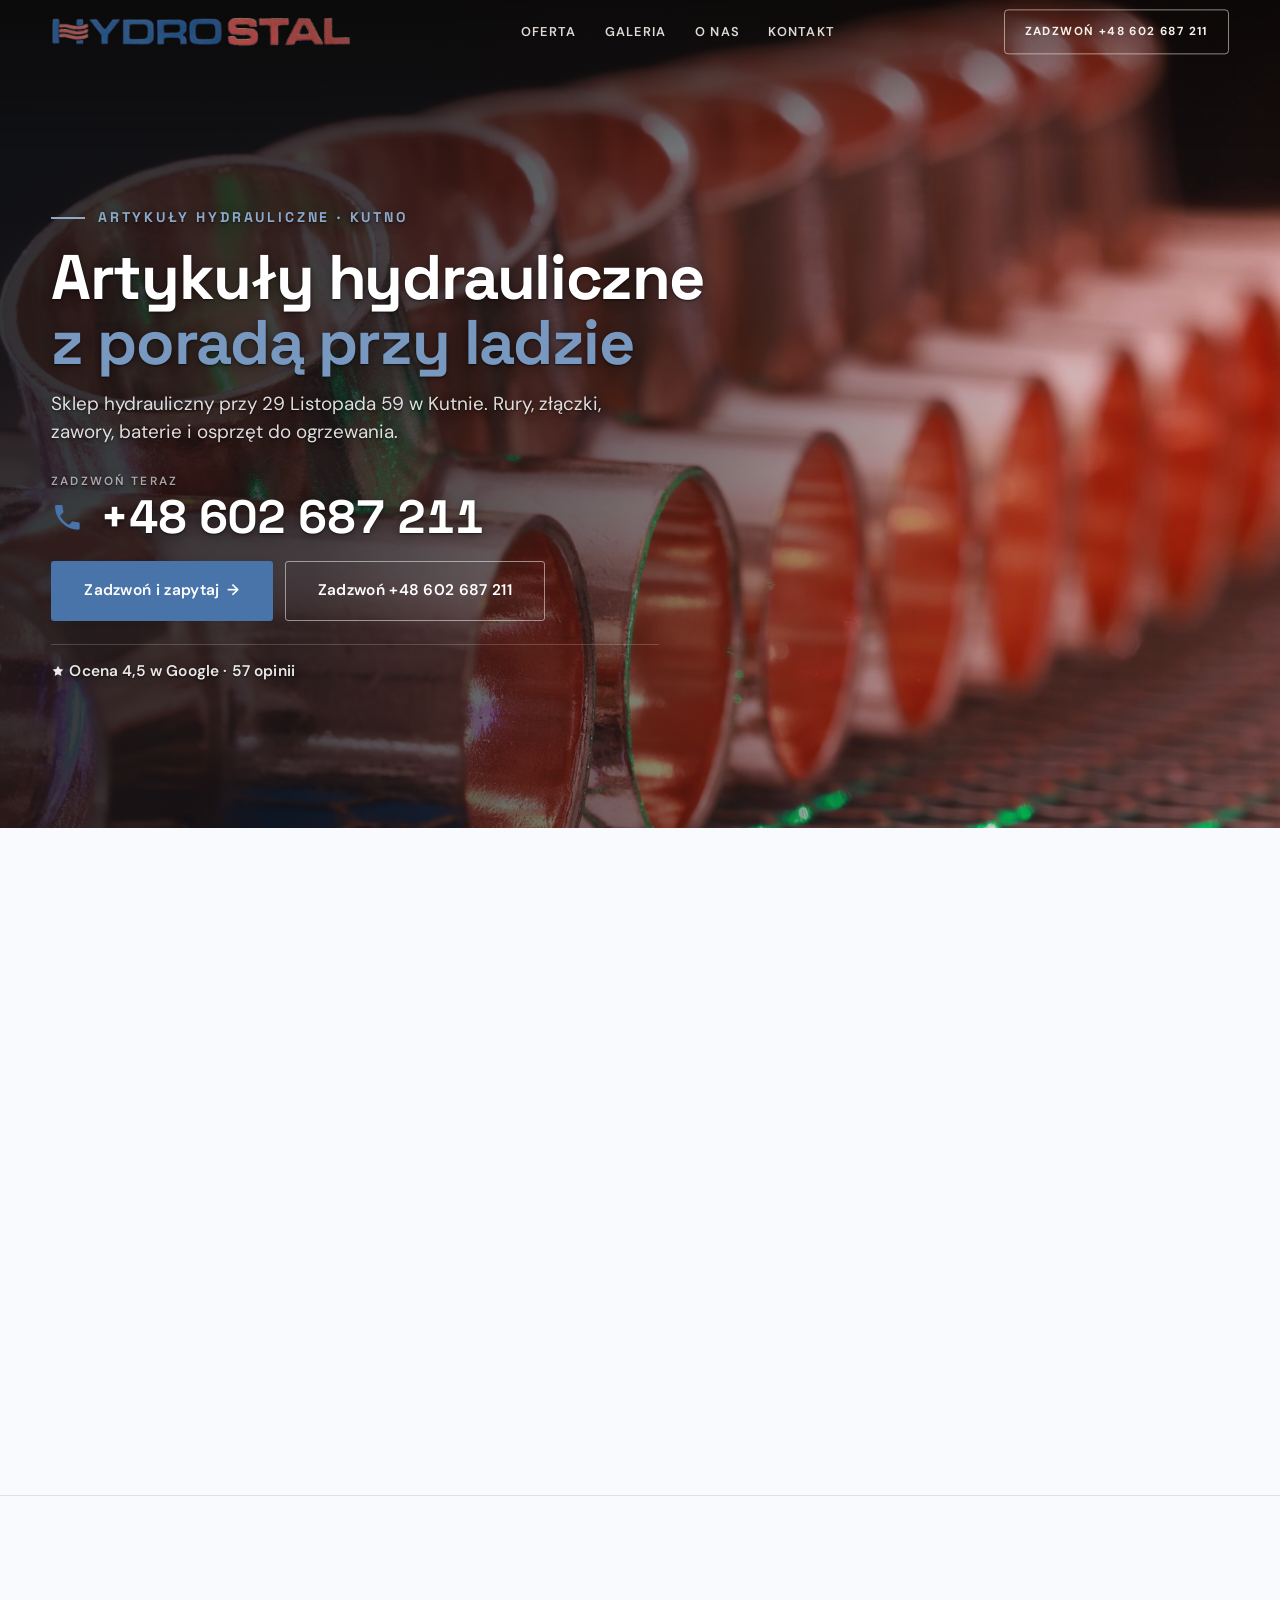
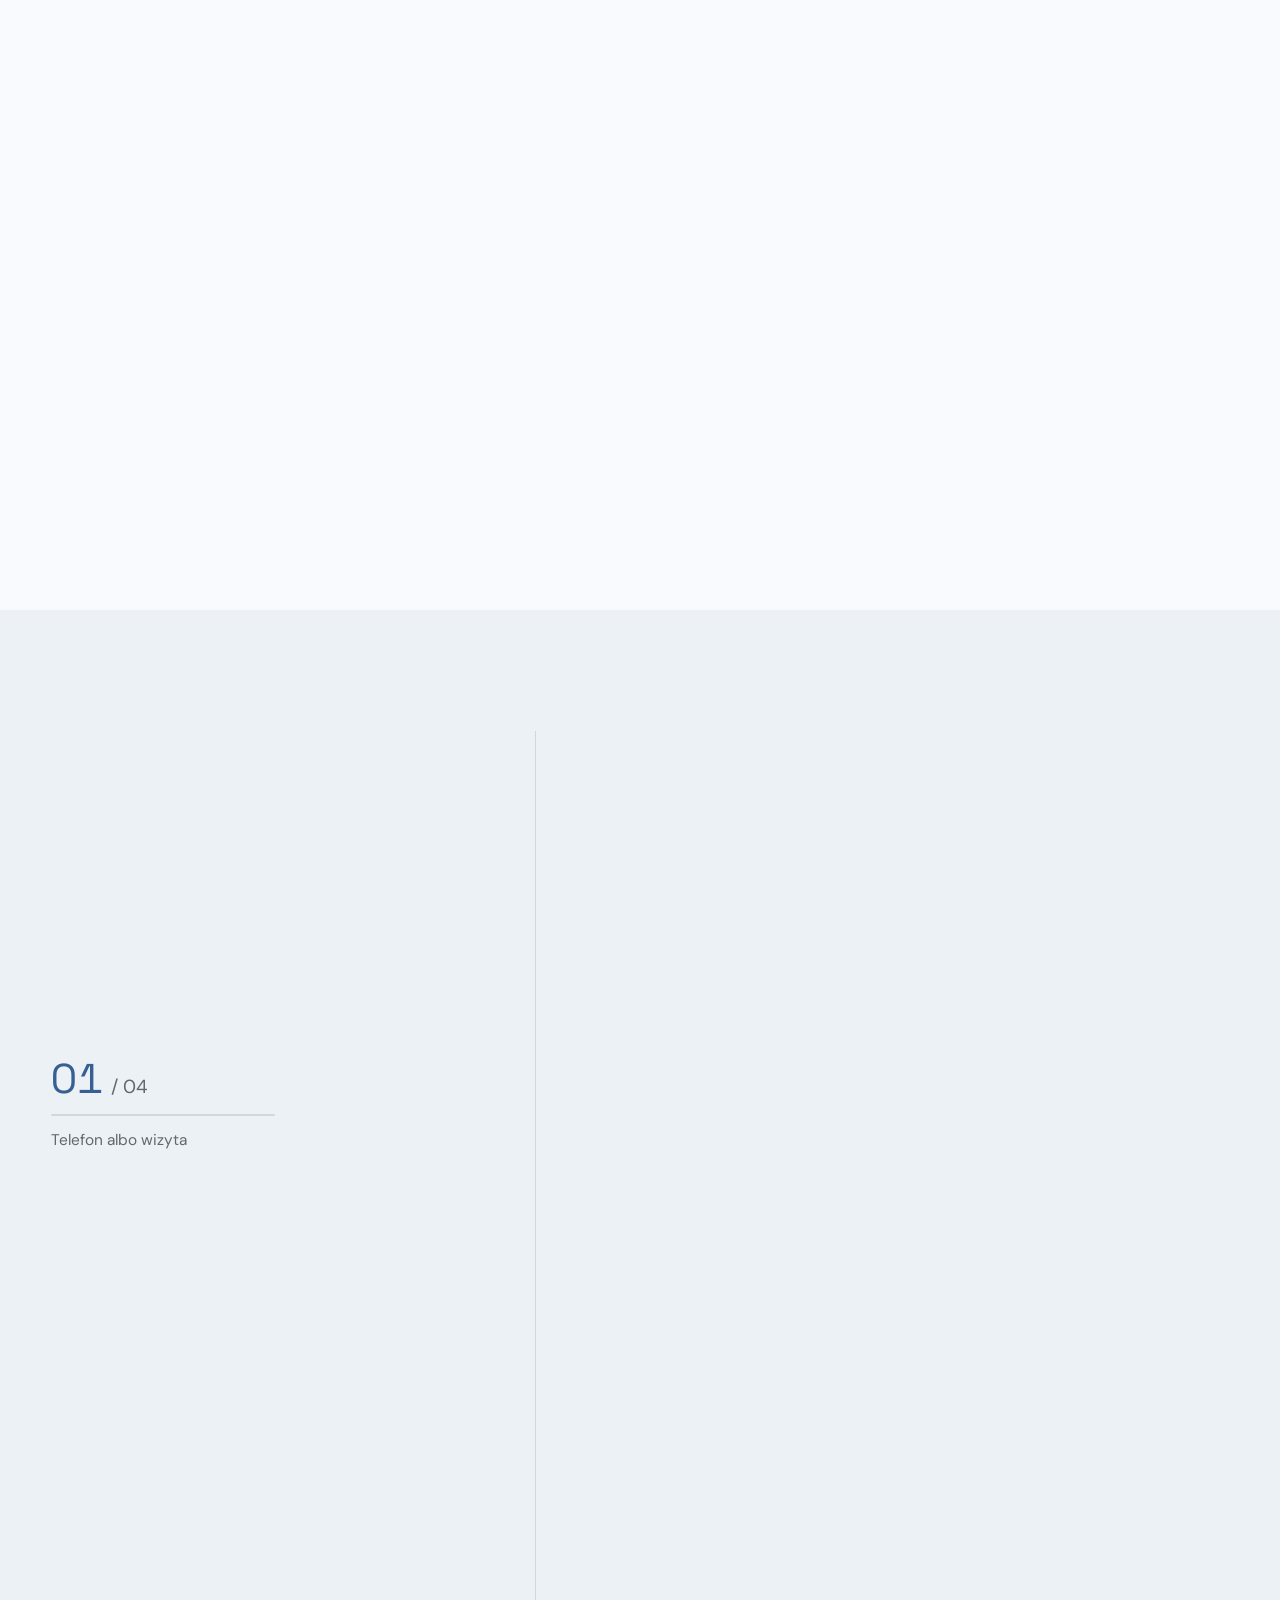
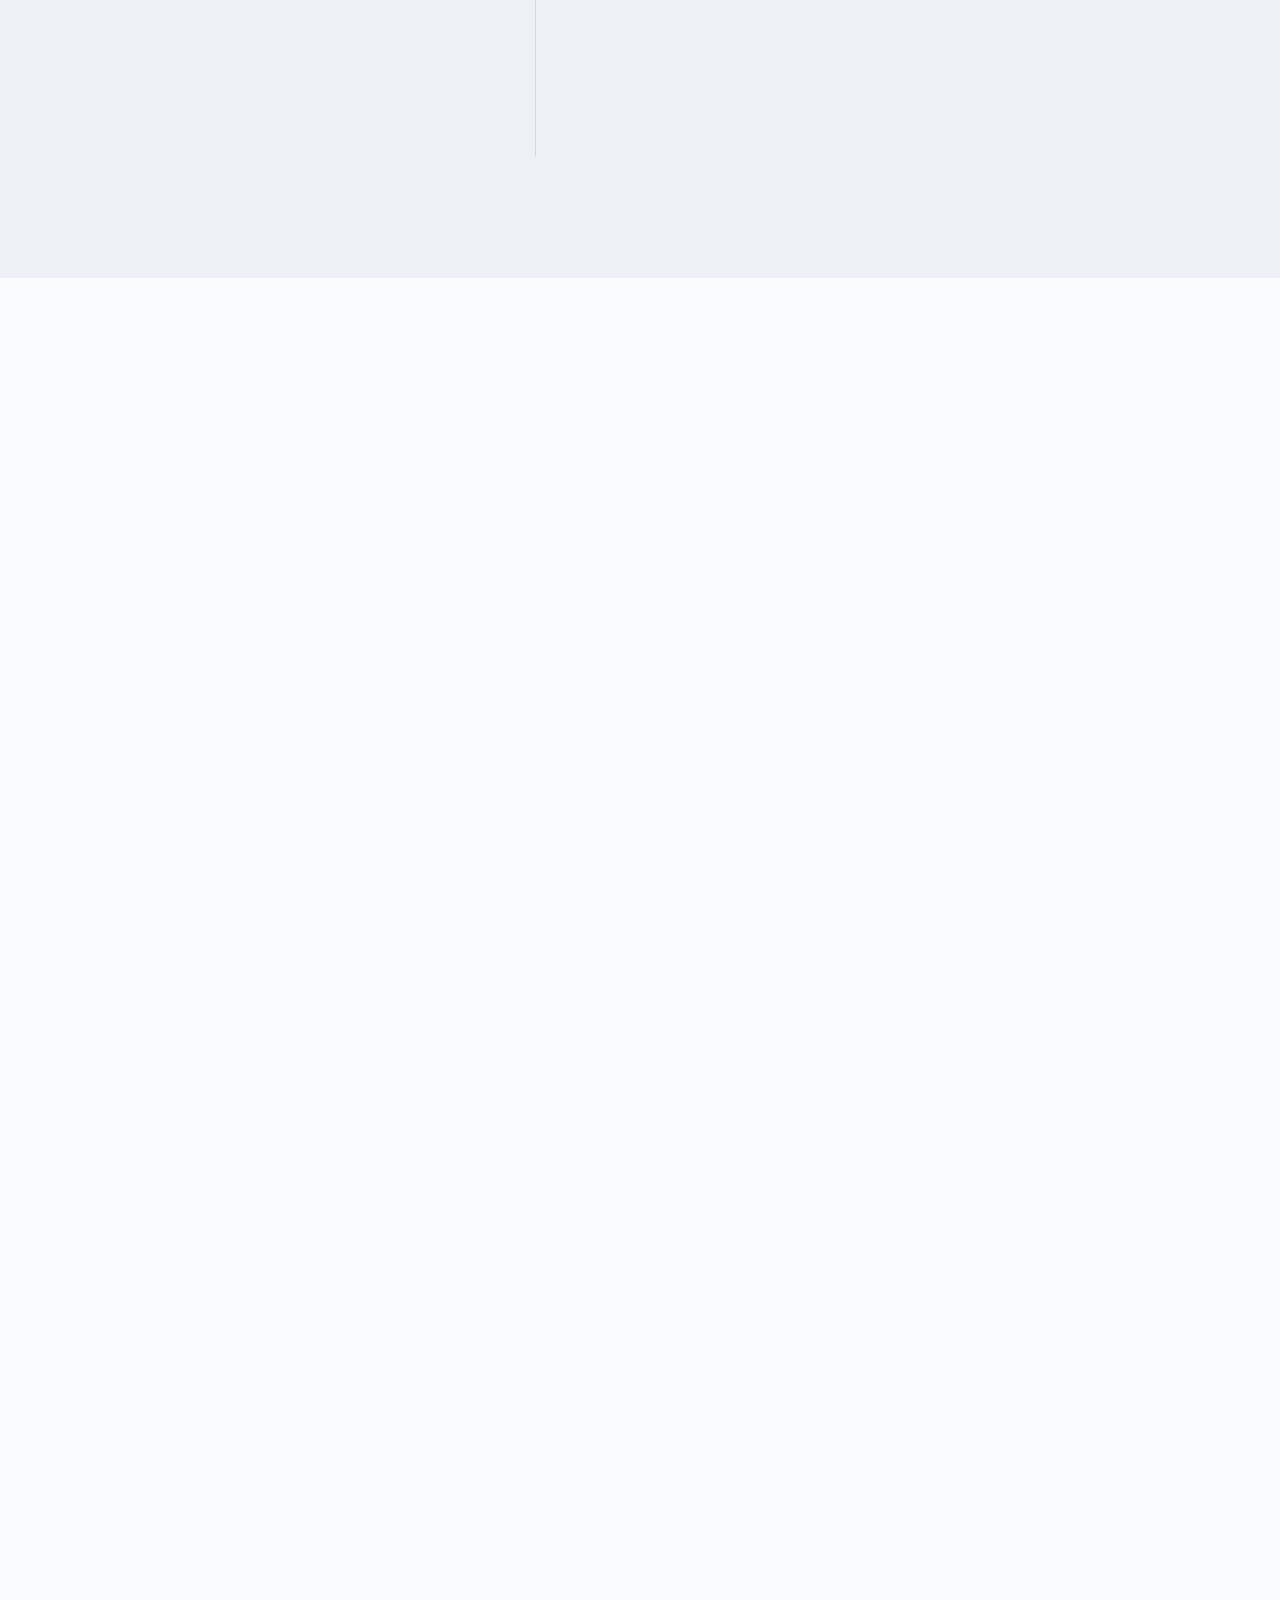
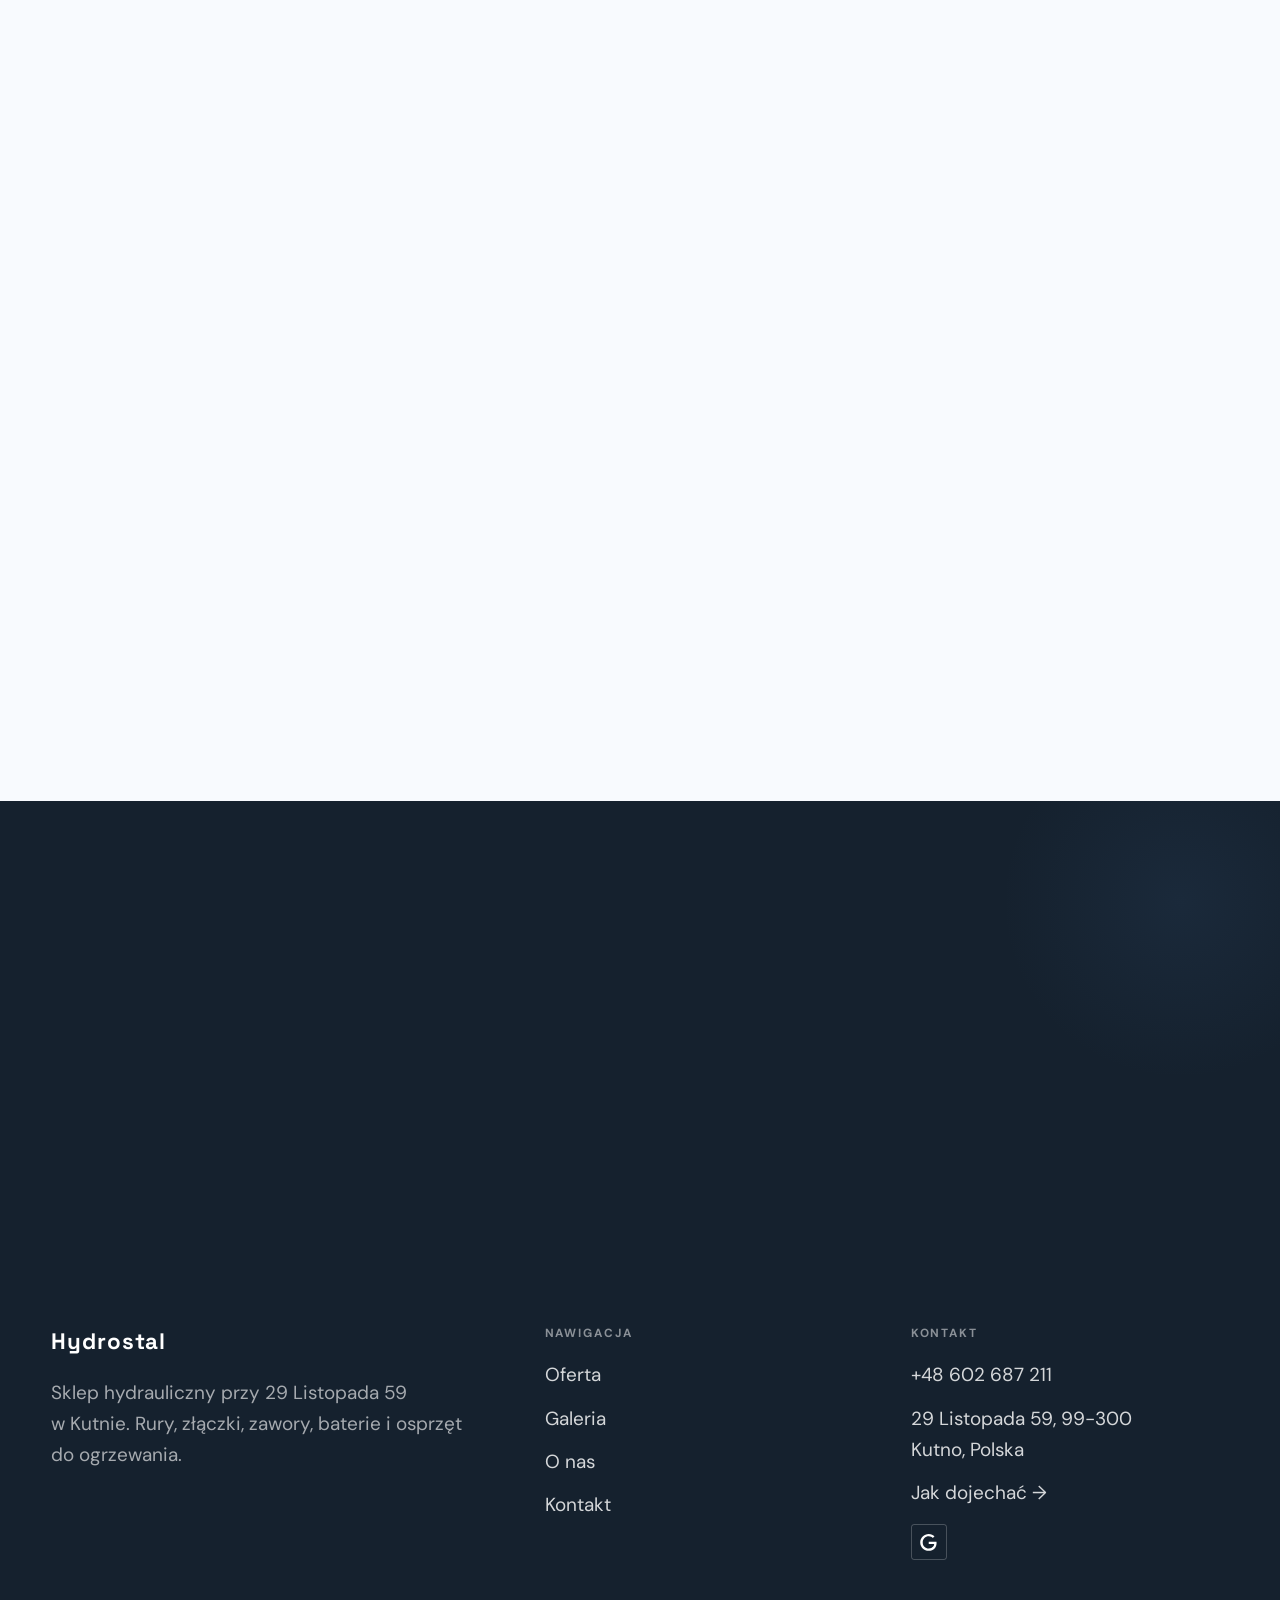
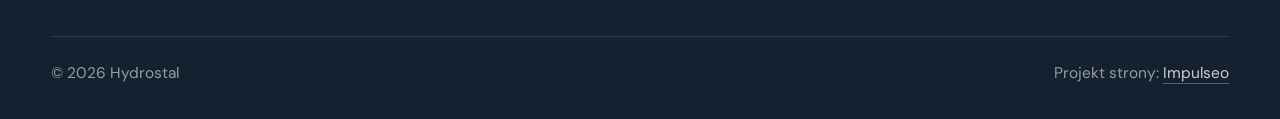
==== index.html @ 4e2a960d "Strona demo: hydrostal" ====
<!DOCTYPE html>
<html lang="pl">
<head>
<meta charset="UTF-8">
<meta name="viewport" content="width=device-width, initial-scale=1.0">
<title>Hydrostal - Artykuły hydrauliczne · Kutno</title>
<meta name="description" content="Hydrostal - sklep z artykułami hydraulicznymi w Kutnie, ul. 29 Listopada 59. Rury i złączki, zawory, baterie, grzejniki, osprzęt grzewczy i kanalizacja. Doradzimy przy doborze. Zadzwoń i zapytaj o towar.">
<link rel="canonical" href="https://kris20032.github.io/hydrostal/">
<meta name="robots" content="noindex, nofollow">
<meta property="og:type" content="website">
<meta property="og:locale" content="pl_PL">
<meta property="og:site_name" content="Hydrostal">
<meta property="og:title" content="Hydrostal - Artykuły hydrauliczne · Kutno">
<meta property="og:description" content="Hydrostal - sklep z artykułami hydraulicznymi w Kutnie, ul. 29 Listopada 59. Rury i złączki, zawory, baterie, grzejniki, osprzęt grzewczy i kanalizacja. Doradzimy przy doborze. Zadzwoń i zapytaj o towar.">
<meta property="og:url" content="https://kris20032.github.io/hydrostal/">
<meta property="og:image" content="https://kris20032.github.io/hydrostal/img/og.jpg">
<meta property="og:image:width" content="1200">
<meta property="og:image:height" content="630">
<meta name="twitter:card" content="summary_large_image">
<script type="application/ld+json">{"@context": "https://schema.org", "@type": "LocalBusiness", "name": "Hydrostal", "url": "https://kris20032.github.io/hydrostal/", "telephone": "+48602687211", "image": "https://kris20032.github.io/hydrostal/img/og.jpg", "areaServed": "Kutno", "sameAs": ["https://maps.google.com/?cid=10590131412792620873&g_mp=Cidnb29nbGUubWFwcy5wbGFjZXMudjEuUGxhY2VzLlNlYXJjaFRleHQQAhgEIAA"]}</script>
<link rel="preconnect" href="https://fonts.googleapis.com">
<link rel="preconnect" href="https://fonts.gstatic.com" crossorigin>
<link href="https://fonts.googleapis.com/css2?family=Space+Grotesk:wght@500;600;700&family=DM+Sans:opsz,wght@9..40,400;9..40,500;9..40,600&display=swap" rel="stylesheet">
<link rel="stylesheet" href="assets/styles.css?v=6cb16c4a">
</head>
<body>

<header class="nav">
  <div class="wrap nav-inner">
    <a class="brand brand-has-logo" href="index.html"><img class="brand-logo" src="img/logo.png" alt="Hydrostal" width="640" height="66" decoding="async"></a>
    <nav class="nav-links">
      <a href="oferta.html">Oferta</a>
      <a href="realizacje.html">Galeria</a>
      <a href="o-nas.html">O nas</a>
      <a href="kontakt.html">Kontakt</a>
      <a href="tel:+48602687211" class="btn btn-accent">Zadzwoń +48 602 687 211</a>
    </nav>
    <button class="nav-toggle" aria-label="Menu"><span></span><span></span><span></span></button>
  </div>
</header>

<main>
<section class="hero-fach">
  <img class="hf-photo" src="img/hero.jpg" fetchpriority="high" data-rotate="img/g10.jpg|img/g9.jpg" alt="Hydrostal" width="1880" height="1253">
  <div class="hf-panel">
    <div class="hf-inner">
      <span class="hf-kicker">Artykuły hydrauliczne · Kutno</span>
      <h1 class="hf-title">Artykuły hydrauliczne <em>z poradą przy ladzie</em></h1>
      <p class="hf-lead">Sklep hydrauliczny przy 29 Listopada 59 w Kutnie. Rury, złączki, zawory, baterie i osprzęt do ogrzewania.</p>
      <a class="hf-phone" href="tel:+48602687211"><span class="hf-phone-lab">Zadzwoń teraz</span><span class="hf-phone-num"><svg class="ico-tel" width="16" height="16" viewBox="0 0 24 24" fill="none" aria-hidden="true"><path d="M6.6 10.8a15.5 15.5 0 0 0 6.6 6.6l2.2-2.2a1 1 0 0 1 1-.24 11.4 11.4 0 0 0 3.6.58 1 1 0 0 1 1 1V20a1 1 0 0 1-1 1A17 17 0 0 1 3 4a1 1 0 0 1 1-1h3.5a1 1 0 0 1 1 1c0 1.25.2 2.46.58 3.6a1 1 0 0 1-.25 1l-2.23 2.2Z" fill="currentColor"/></svg> +48 602 687 211</span></a>
      <div class="hf-actions">
        <a href="kontakt.html" class="btn btn-accent">Zadzwoń i zapytaj <span class="arr">→</span></a>
        <a href="tel:+48602687211" class="btn btn-ghost hf-ghost">Zadzwoń +48 602 687 211</a>
      </div>
      <div class="hf-trust"><svg class="ico-star" width="14" height="14" viewBox="0 0 24 24" style="vertical-align:-2px" aria-hidden="true"><path d="M12 2.8l2.85 5.8 6.4.93-4.63 4.5 1.1 6.37L12 17.4l-5.72 3 1.1-6.37-4.63-4.5 6.4-.93L12 2.8Z" fill="currentColor"/></svg> Ocena 4,5 w Google · 57 opinii</div>
    </div>
  </div>
</section>
<section class="objawy">
  <div class="wrap">
    <div class="head reveal">
      <span class="eyebrow">Czego szukasz</span>
      <h2>Zacznij od działu</h2>
      <p>Wybierz dział i zadzwoń. Powiemy, co jest na półce, a co trzeba zamówić.</p>
    </div>
    <div class="obj-grid">
      <a class="obj-tile reveal" href="kontakt.html"><span class="ot-row"><span class="ot-name">Rury i złączki</span><span class="ot-arr" aria-hidden="true">→</span></span></a>
      <a class="obj-tile reveal" href="kontakt.html"><span class="ot-row"><span class="ot-name">Zawory</span><span class="ot-arr" aria-hidden="true">→</span></span></a>
      <a class="obj-tile reveal" href="kontakt.html"><span class="ot-row"><span class="ot-name">Grzejniki</span><span class="ot-arr" aria-hidden="true">→</span></span></a>
      <a class="obj-tile reveal" href="kontakt.html"><span class="ot-row"><span class="ot-name">Baterie</span><span class="ot-arr" aria-hidden="true">→</span></span></a>
      <a class="obj-tile reveal" href="kontakt.html"><span class="ot-row"><span class="ot-name">Kanalizacja</span><span class="ot-arr" aria-hidden="true">→</span></span></a>
      <a class="obj-tile reveal" href="kontakt.html"><span class="ot-row"><span class="ot-name">Uszczelki</span><span class="ot-arr" aria-hidden="true">→</span></span></a>
    </div>
  </div>
</section>
<section class="opinie-mini" aria-label="Opinie klientów">
  <div class="wrap">
    <div class="om-row">
      <div class="om-item reveal"><blockquote>„Przystępne ceny i fachowa porada, ta sama rzecz a ponad połowę taniej niż w LM”</blockquote><span class="om-autor">piotr m</span></div>
      <div class="om-item reveal"><blockquote>„Obsługa wie o co chodzi, nawet gdy się nie zna nazw złączek, zaworków itp.”</blockquote><span class="om-autor">Mateusz</span></div>
      <div class="om-item reveal"><blockquote>„Sklep z niskimi cenami.”</blockquote><span class="om-autor">Szach Mat 87</span></div>
    </div>
  </div>
</section>
<section class="gateways-band">
  <div class="wrap">
    <div class="gateways">
      <a href="oferta.html" class="gateway reveal"><img src="img/g1.jpg" alt="Rury i złączki" loading="lazy" width="1880" height="1253" decoding="async"><span class="g-ttl">Rury i złączki</span></a>
      <a href="oferta.html" class="gateway reveal"><img src="img/g2.jpg" alt="Zawory i armatura" loading="lazy" width="1880" height="1255" decoding="async"><span class="g-ttl">Zawory i armatura</span></a>
      <a href="oferta.html" class="gateway reveal"><img src="img/g3.jpg" alt="Ogrzewanie" loading="lazy" width="1880" height="1253" decoding="async"><span class="g-ttl">Ogrzewanie</span></a>
    </div>
  </div>
</section>
<section class="proces proces-os fachowcy">
  <div class="wrap proc-grid">
    <div class="proc-side">
      <div class="head reveal">
        <span class="eyebrow">Jak pracujemy</span>
        <h2>Wiesz, na czym stoisz - na każdym etapie</h2>
        <p>Od telefonu do towaru w ręku - krok po kroku.</p>
      </div>
      <div class="proc-count" aria-hidden="true"><span class="pc-cur">01</span><span class="pc-all">/ 04</span></div>
      <div class="proc-bar" aria-hidden="true"><i></i></div>
      <p class="proc-now" aria-hidden="true">Telefon albo wizyta</p>
    </div>
    <ol class="proces-line">
      <li class="reveal"><span class="pno">01</span><h3>Telefon albo wizyta</h3><p>Dzwonisz albo wpadasz na 29 Listopada 59. Mówimy od razu, co jest na półce.</p></li>
      <li class="reveal"><span class="pno">02</span><h3>Dobór części</h3><p>Pokaż starą część, zdjęcie albo opisz, co naprawiasz. Pomożemy dobrać złączkę, zawór czy baterię.</p></li>
      <li class="reveal"><span class="pno">03</span><h3>Cena na miejscu</h3><p>Podajemy cenę od razu. Klienci w opiniach piszą o przystępnych cenach.</p></li>
      <li class="reveal"><span class="pno">04</span><h3>Towar od ręki</h3><p>Bierzesz to, co jest na półce. Czego brakuje, sprawdzimy, czy da się zamówić.</p></li>
    </ol>
  </div>
</section>
<section>
  <div class="wrap">
    <div class="head reveal">
      <span class="eyebrow">Galeria</span>
      <h2>Z naszej oferty</h2>
      <p>Przykłady towaru, który u nas dostaniesz - do łazienki, kotłowni i na całą instalację.</p>
    </div>
    <div class="gallery">
      <div class="tile t-two3 reveal"><img src="img/about.jpg" alt="Hydrostal" loading="lazy" width="1534" height="866" decoding="async"></div>
      <div class="tile t-third reveal"><img src="img/g4.jpg" alt="Hydrostal" loading="lazy" width="1880" height="1255" decoding="async"></div>
      <div class="tile t-third reveal"><img src="img/g5.jpg" alt="Hydrostal" loading="lazy" width="1880" height="1253" decoding="async"></div>
      <div class="tile t-third reveal"><img src="img/g6.jpg" alt="Hydrostal" loading="lazy" width="1880" height="1253" decoding="async"></div>
      <div class="tile t-third reveal"><img src="img/g7.jpg" alt="Hydrostal" loading="lazy" width="1880" height="1253" decoding="async"></div>
    </div>
    <div style="margin-top:var(--space-7)" class="reveal"><a href="realizacje.html" class="btn btn-accent">Pełna galeria <span class="arr">→</span></a></div>
  </div>
</section>
<section class="fach-uslugi">
  <div class="wrap">
    <div class="head reveal">
      <span class="eyebrow">Asortyment</span>
      <h2>Co u nas kupisz</h2>
      <p>Działy, o które pytacie najczęściej. Przy każdym piszemy, co w nim znajdziesz.</p>
    </div>
    <ul class="fu-list">
      <li class="fu-row reveal"><div class="fu-name">Rury i złączki</div><div class="fu-desc">Rury i kształtki do wody zimnej i ciepłej, złączki, mufy, kolana i redukcje.</div><a class="fu-cta" href="kontakt.html">Zapytaj <span class="arr">→</span></a></li>
      <li class="fu-row reveal"><div class="fu-name">Zawory i armatura</div><div class="fu-desc">Zawory kulowe, odcinające i zwrotne, zaworki do grzejników i cała drobna armatura instalacyjna.</div><a class="fu-cta" href="kontakt.html">Zapytaj <span class="arr">→</span></a></li>
      <li class="fu-row reveal"><div class="fu-name">Ogrzewanie</div><div class="fu-desc">Grzejniki, zawory termostatyczne, pompy obiegowe i osprzęt do kotłowni.</div><a class="fu-cta" href="kontakt.html">Zapytaj <span class="arr">→</span></a></li>
      <li class="fu-row reveal"><div class="fu-name">Baterie i łazienka</div><div class="fu-desc">Baterie umywalkowe, wannowe i kuchenne, natryski oraz akcesoria łazienkowe.</div><a class="fu-cta" href="kontakt.html">Zapytaj <span class="arr">→</span></a></li>
      <li class="fu-row reveal"><div class="fu-name">Kanalizacja i odpływy</div><div class="fu-desc">Rury i kształtki kanalizacyjne, syfony, odpływy i przelewy, m.in. McAlpine.</div><a class="fu-cta" href="kontakt.html">Zapytaj <span class="arr">→</span></a></li>
      <li class="fu-row reveal"><div class="fu-name">Drobnica i uszczelnienia</div><div class="fu-desc">Uszczelki, taśmy, pakuły, wężyki i cała drobnica, której zwykle brakuje w połowie naprawy.</div><a class="fu-cta" href="kontakt.html">Zapytaj <span class="arr">→</span></a></li>
    </ul>
    <div style="margin-top:var(--space-7)" class="reveal"><a href="oferta.html" class="btn btn-ghost">Pełna oferta <span class="arr">→</span></a></div>
  </div>
</section>
<section class="stopklatka" aria-hidden="true">
  <div class="stk-bg" style="background-image:url(img/g8.jpg)"></div>
</section>
<section class="opinie">
  <div class="wrap">
    <div class="head center reveal">
      <span class="eyebrow">Opinie</span>
      <h2>Co mówią klienci</h2>
    </div>
    <p class="op-meta reveal"><span class="g-badge"><svg class="gb-ico" viewBox="0 0 24 24" width="18" height="18" aria-hidden="true"><path fill="#4285F4" d="M22.56 12.25c0-.78-.07-1.53-.2-2.25H12v4.26h5.92c-.26 1.37-1.04 2.53-2.21 3.31v2.77h3.57c2.08-1.92 3.28-4.74 3.28-8.09z"/><path fill="#34A853" d="M12 23c2.97 0 5.46-.98 7.28-2.66l-3.57-2.77c-.98.66-2.23 1.06-3.71 1.06-2.86 0-5.29-1.93-6.16-4.53H2.18v2.84C3.99 20.53 7.7 23 12 23z"/><path fill="#FBBC05" d="M5.84 14.09c-.22-.66-.35-1.36-.35-2.09s.13-1.43.35-2.09V7.07H2.18C1.43 8.55 1 10.22 1 12s.43 3.45 1.18 4.93l2.85-2.22.81-.62z"/><path fill="#EA4335" d="M12 5.38c1.62 0 3.06.56 4.21 1.64l3.15-3.15C17.45 2.09 14.97 1 12 1 7.7 1 3.99 3.47 2.18 7.07l3.66 2.84c.87-2.6 3.3-4.53 6.16-4.53z"/></svg><b class="gb-ocena">4,5</b><svg class="gb-stars" viewBox="0 0 90 18" width="74" height="14.8" aria-hidden="true"><g fill="currentColor" opacity=".26"><path transform="translate(0,0)" d="M9 1.6l2.2 4.46 4.92.72-3.56 3.47.84 4.9L9 12.74l-4.4 2.31.84-4.9L1.88 6.68l4.92-.72L9 1.6Z"/><path transform="translate(18,0)" d="M9 1.6l2.2 4.46 4.92.72-3.56 3.47.84 4.9L9 12.74l-4.4 2.31.84-4.9L1.88 6.68l4.92-.72L9 1.6Z"/><path transform="translate(36,0)" d="M9 1.6l2.2 4.46 4.92.72-3.56 3.47.84 4.9L9 12.74l-4.4 2.31.84-4.9L1.88 6.68l4.92-.72L9 1.6Z"/><path transform="translate(54,0)" d="M9 1.6l2.2 4.46 4.92.72-3.56 3.47.84 4.9L9 12.74l-4.4 2.31.84-4.9L1.88 6.68l4.92-.72L9 1.6Z"/><path transform="translate(72,0)" d="M9 1.6l2.2 4.46 4.92.72-3.56 3.47.84 4.9L9 12.74l-4.4 2.31.84-4.9L1.88 6.68l4.92-.72L9 1.6Z"/></g><clipPath id="gs900"><rect x="0" y="0" width="81.0" height="18"/></clipPath><g fill="#FBBC04" clip-path="url(#gs900)"><path transform="translate(0,0)" d="M9 1.6l2.2 4.46 4.92.72-3.56 3.47.84 4.9L9 12.74l-4.4 2.31.84-4.9L1.88 6.68l4.92-.72L9 1.6Z"/><path transform="translate(18,0)" d="M9 1.6l2.2 4.46 4.92.72-3.56 3.47.84 4.9L9 12.74l-4.4 2.31.84-4.9L1.88 6.68l4.92-.72L9 1.6Z"/><path transform="translate(36,0)" d="M9 1.6l2.2 4.46 4.92.72-3.56 3.47.84 4.9L9 12.74l-4.4 2.31.84-4.9L1.88 6.68l4.92-.72L9 1.6Z"/><path transform="translate(54,0)" d="M9 1.6l2.2 4.46 4.92.72-3.56 3.47.84 4.9L9 12.74l-4.4 2.31.84-4.9L1.88 6.68l4.92-.72L9 1.6Z"/><path transform="translate(72,0)" d="M9 1.6l2.2 4.46 4.92.72-3.56 3.47.84 4.9L9 12.74l-4.4 2.31.84-4.9L1.88 6.68l4.92-.72L9 1.6Z"/></g></svg><span class="gb-txt">57 opinii w Google</span></span></p>
    <p class="op-meta reveal"><a class="op-google" href="https://maps.google.com/?cid=10590131412792620873&amp;g_mp=Cidnb29nbGUubWFwcy5wbGFjZXMudjEuUGxhY2VzLlNlYXJjaFRleHQQAhgEIAA" target="_blank" rel="noopener"><svg class="op-g-ico" viewBox="0 0 24 24" width="17" height="17" aria-hidden="true"><path fill="#4285F4" d="M22.56 12.25c0-.78-.07-1.53-.2-2.25H12v4.26h5.92c-.26 1.37-1.04 2.53-2.21 3.31v2.77h3.57c2.08-1.92 3.28-4.74 3.28-8.09z"/><path fill="#34A853" d="M12 23c2.97 0 5.46-.98 7.28-2.66l-3.57-2.77c-.98.66-2.23 1.06-3.71 1.06-2.86 0-5.29-1.93-6.16-4.53H2.18v2.84C3.99 20.53 7.7 23 12 23z"/><path fill="#FBBC05" d="M5.84 14.09c-.22-.66-.35-1.36-.35-2.09s.13-1.43.35-2.09V7.07H2.18C1.43 8.55 1 10.22 1 12s.43 3.45 1.18 4.93l2.85-2.22.81-.62z"/><path fill="#EA4335" d="M12 5.38c1.62 0 3.06.56 4.21 1.64l3.15-3.15C17.45 2.09 14.97 1 12 1 7.7 1 3.99 3.47 2.18 7.07l3.66 2.84c.87-2.6 3.3-4.53 6.16-4.53z"/></svg><span>Zobacz opinie w Google</span><span class="arr">→</span></a></p>
    <div class="opinie-grid">
      <figure class="op-card reveal"><span class="op-star"><svg class="ico-star" width="14" height="14" viewBox="0 0 24 24" style="vertical-align:-2px" aria-hidden="true"><path d="M12 2.8l2.85 5.8 6.4.93-4.63 4.5 1.1 6.37L12 17.4l-5.72 3 1.1-6.37-4.63-4.5 6.4-.93L12 2.8Z" fill="currentColor"/></svg><svg class="ico-star" width="14" height="14" viewBox="0 0 24 24" style="vertical-align:-2px" aria-hidden="true"><path d="M12 2.8l2.85 5.8 6.4.93-4.63 4.5 1.1 6.37L12 17.4l-5.72 3 1.1-6.37-4.63-4.5 6.4-.93L12 2.8Z" fill="currentColor"/></svg><svg class="ico-star" width="14" height="14" viewBox="0 0 24 24" style="vertical-align:-2px" aria-hidden="true"><path d="M12 2.8l2.85 5.8 6.4.93-4.63 4.5 1.1 6.37L12 17.4l-5.72 3 1.1-6.37-4.63-4.5 6.4-.93L12 2.8Z" fill="currentColor"/></svg><svg class="ico-star" width="14" height="14" viewBox="0 0 24 24" style="vertical-align:-2px" aria-hidden="true"><path d="M12 2.8l2.85 5.8 6.4.93-4.63 4.5 1.1 6.37L12 17.4l-5.72 3 1.1-6.37-4.63-4.5 6.4-.93L12 2.8Z" fill="currentColor"/></svg><svg class="ico-star" width="14" height="14" viewBox="0 0 24 24" style="vertical-align:-2px" aria-hidden="true"><path d="M12 2.8l2.85 5.8 6.4.93-4.63 4.5 1.1 6.37L12 17.4l-5.72 3 1.1-6.37-4.63-4.5 6.4-.93L12 2.8Z" fill="currentColor"/></svg></span><blockquote>Przystępne ceny i fachowa porada, ta sama rzecz a ponad połowę taniej niż w LM</blockquote><span class="op-autor">piotr m</span></figure>
      <figure class="op-card reveal"><span class="op-star"><svg class="ico-star" width="14" height="14" viewBox="0 0 24 24" style="vertical-align:-2px" aria-hidden="true"><path d="M12 2.8l2.85 5.8 6.4.93-4.63 4.5 1.1 6.37L12 17.4l-5.72 3 1.1-6.37-4.63-4.5 6.4-.93L12 2.8Z" fill="currentColor"/></svg><svg class="ico-star" width="14" height="14" viewBox="0 0 24 24" style="vertical-align:-2px" aria-hidden="true"><path d="M12 2.8l2.85 5.8 6.4.93-4.63 4.5 1.1 6.37L12 17.4l-5.72 3 1.1-6.37-4.63-4.5 6.4-.93L12 2.8Z" fill="currentColor"/></svg><svg class="ico-star" width="14" height="14" viewBox="0 0 24 24" style="vertical-align:-2px" aria-hidden="true"><path d="M12 2.8l2.85 5.8 6.4.93-4.63 4.5 1.1 6.37L12 17.4l-5.72 3 1.1-6.37-4.63-4.5 6.4-.93L12 2.8Z" fill="currentColor"/></svg><svg class="ico-star" width="14" height="14" viewBox="0 0 24 24" style="vertical-align:-2px" aria-hidden="true"><path d="M12 2.8l2.85 5.8 6.4.93-4.63 4.5 1.1 6.37L12 17.4l-5.72 3 1.1-6.37-4.63-4.5 6.4-.93L12 2.8Z" fill="currentColor"/></svg><svg class="ico-star" width="14" height="14" viewBox="0 0 24 24" style="vertical-align:-2px" aria-hidden="true"><path d="M12 2.8l2.85 5.8 6.4.93-4.63 4.5 1.1 6.37L12 17.4l-5.72 3 1.1-6.37-4.63-4.5 6.4-.93L12 2.8Z" fill="currentColor"/></svg></span><blockquote>Obsługa wie o co chodzi, nawet gdy się nie zna nazw złączek, zaworków itp.</blockquote><span class="op-autor">Mateusz</span></figure>
      <figure class="op-card reveal"><span class="op-star"><svg class="ico-star" width="14" height="14" viewBox="0 0 24 24" style="vertical-align:-2px" aria-hidden="true"><path d="M12 2.8l2.85 5.8 6.4.93-4.63 4.5 1.1 6.37L12 17.4l-5.72 3 1.1-6.37-4.63-4.5 6.4-.93L12 2.8Z" fill="currentColor"/></svg><svg class="ico-star" width="14" height="14" viewBox="0 0 24 24" style="vertical-align:-2px" aria-hidden="true"><path d="M12 2.8l2.85 5.8 6.4.93-4.63 4.5 1.1 6.37L12 17.4l-5.72 3 1.1-6.37-4.63-4.5 6.4-.93L12 2.8Z" fill="currentColor"/></svg><svg class="ico-star" width="14" height="14" viewBox="0 0 24 24" style="vertical-align:-2px" aria-hidden="true"><path d="M12 2.8l2.85 5.8 6.4.93-4.63 4.5 1.1 6.37L12 17.4l-5.72 3 1.1-6.37-4.63-4.5 6.4-.93L12 2.8Z" fill="currentColor"/></svg><svg class="ico-star" width="14" height="14" viewBox="0 0 24 24" style="vertical-align:-2px" aria-hidden="true"><path d="M12 2.8l2.85 5.8 6.4.93-4.63 4.5 1.1 6.37L12 17.4l-5.72 3 1.1-6.37-4.63-4.5 6.4-.93L12 2.8Z" fill="currentColor"/></svg><svg class="ico-star" width="14" height="14" viewBox="0 0 24 24" style="vertical-align:-2px" aria-hidden="true"><path d="M12 2.8l2.85 5.8 6.4.93-4.63 4.5 1.1 6.37L12 17.4l-5.72 3 1.1-6.37-4.63-4.5 6.4-.93L12 2.8Z" fill="currentColor"/></svg></span><blockquote>Sklep z niskimi cenami. Duży asortyment. Fachowa obsługa.</blockquote><span class="op-autor">Szach Mat 87</span></figure>
    </div>
  </div>
</section>
<section class="cta">
  <div class="wrap">
    <div class="reveal">
      <span class="eyebrow">Zapytaj</span>
      <h2>Szukasz konkretnej części? Zapytaj.</h2>
      <p>Zadzwoń, zanim przyjedziesz - sprawdzimy, czy towar jest na półce, i podamy cenę.</p>
    </div>
    <div class="cta-actions reveal">
      <a href="kontakt.html" class="btn btn-light">Zadzwoń i zapytaj <span class="arr">→</span></a>
      <a href="tel:+48602687211" class="btn btn-ghost btn-ghost-cta">+48 602 687 211</a>
    </div>
  </div>
</section>
</main>

<footer>
  <div class="wrap">
    <div class="foot-grid">
      <div class="foot-brand">
        <div class="name">Hydrostal</div>
        <p>Sklep hydrauliczny przy 29 Listopada 59 w Kutnie. Rury, złączki, zawory, baterie i osprzęt do ogrzewania.</p>
      </div>
      <div class="foot-col">
        <h4>Nawigacja</h4>
        <a href="oferta.html">Oferta</a>
        <a href="realizacje.html">Galeria</a>
        <a href="o-nas.html">O nas</a>
        <a href="kontakt.html">Kontakt</a>
      </div>
      <div class="foot-col">
        <h4>Kontakt</h4>
        <a href="tel:+48602687211">+48 602 687 211</a>
        <p>29 Listopada 59, 99-300 Kutno, Polska</p>
        <a href="https://maps.google.com/?cid=10590131412792620873&g_mp=Cidnb29nbGUubWFwcy5wbGFjZXMudjEuUGxhY2VzLlNlYXJjaFRleHQQAhgEIAA" target="_blank" rel="noopener">Jak dojechać →</a>
      <div class="foot-soc">
        <a class="soc" href="https://maps.google.com/?cid=10590131412792620873&g_mp=Cidnb29nbGUubWFwcy5wbGFjZXMudjEuUGxhY2VzLlNlYXJjaFRleHQQAhgEIAA" target="_blank" rel="noopener" aria-label="Google - Hydrostal"><svg viewBox="0 0 24 24" aria-hidden="true" focusable="false"><path d="M12.48 10.92v3.28h7.84c-.24 1.84-.853 3.187-1.787 4.133-1.147 1.147-2.933 2.4-6.053 2.4-4.827 0-8.6-3.893-8.6-8.72s3.773-8.72 8.6-8.72c2.6 0 4.507 1.027 5.907 2.347l2.307-2.307C18.747 1.44 16.133 0 12.48 0 5.867 0 .307 5.387.307 12s5.56 12 12.173 12c3.573 0 6.267-1.173 8.373-3.36 2.16-2.16 2.84-5.213 2.84-7.667 0-.76-.053-1.467-.173-2.053H12.48z" fill="currentColor"/></svg></a>
      </div>
      </div>
    </div>
    <div class="foot-bot">
      <span>© 2026 Hydrostal</span>
      <span>Projekt strony: <a class="foot-credit" href="https://impulseo.pl" target="_blank" rel="noopener">Impulseo</a></span>
    </div>
  </div>
</footer>
<div class="sticky-call"><a class="sc-call" href="tel:+48602687211"><svg class="ico-tel" width="16" height="16" viewBox="0 0 24 24" fill="none" aria-hidden="true"><path d="M6.6 10.8a15.5 15.5 0 0 0 6.6 6.6l2.2-2.2a1 1 0 0 1 1-.24 11.4 11.4 0 0 0 3.6.58 1 1 0 0 1 1 1V20a1 1 0 0 1-1 1A17 17 0 0 1 3 4a1 1 0 0 1 1-1h3.5a1 1 0 0 1 1 1c0 1.25.2 2.46.58 3.6a1 1 0 0 1-.25 1l-2.23 2.2Z" fill="currentColor"/></svg> Zadzwoń</a><a class="sc-quote" href="kontakt.html">Zadzwoń i zapytaj</a></div>
<div class="demo-wazne" data-do="2026-11-04" data-cykl="3" hidden><svg class="dw-ico" width="13" height="13" viewBox="0 0 24 24" fill="none" aria-hidden="true"><circle cx="12" cy="12" r="8.6" stroke="currentColor" stroke-width="1.8"/><path d="M12 7.2V12l3.3 2" stroke="currentColor" stroke-width="1.8" stroke-linecap="round"/></svg><span class="dw-txt"></span></div>

<script src="assets/main.js"></script>
</body>
</html>
---- assets/styles.css ----
/* ============================================================
   STOLBASZ — premium, architektoniczny B2B fit-out
   Jasna paleta, zero brązu. System wg premium-web-craft.
   Projekt strony: Impulseo (impulseo.pl)
   ============================================================ */

:root{
  /* PALETA — jasna, architektoniczna, chłodna */
  --paper:#F4F6F8;          /* główne tło */
  --paper-2:#E7EBEF;        /* sekcje alternatywne (chłodny jasny szary) */
  --paper-3:#E7EBEF;        /* delikatne wypełnienia */
  --ink:#15212E;            /* tekst główny — chłodny grafit */
  --ink-soft:#243443;       /* nagłówki drugorzędne */
  --muted:#6B7785;          /* tekst poboczny */
  --line:rgba(21,33,46,.12);/* hairline */
  --accent:#E8A317;         /* stonowany petrol-slate — jedyny akcent */
  --accent-d:#C9870C;
  --accent-soft:rgba(232,163,23,.10);
  --dark:#15212E;           /* sekcje ciemne (stopka/CTA) */

  /* HOVER ZDJĘĆ — JEDEN standard dla całego silnika (decyzja K. 04.08.2026, artefakt z wariantami).
     AKTUALNE (K.+Szymon 09.08.2026, wybór z artefaktu 6 wariantów): zoom 1.05 przy 1.4s -
     przy tak długim czasie mocniejszy kadr NIE skacze, tylko „oddycha". Poprzedni standard
     (1.02 / .55s z 04.08) odbierany jako dynamiczny i szybki.
     Spoczynek lekko przygaszony, ale TYLKO tam, gdzie jest mysz (@media hover:hover) —
     na telefonie zdjęcia zostają w pełnej jasności. */
  --img-zoom:1.05;                   /* K.+Szymon 09.08: wariant F z artefaktu porównawczego */
  --img-rest:brightness(.95) saturate(.99);
  --img-hot:brightness(1.06) saturate(1.05);
  --img-dur:1.4s;                    /* K.+Szymon 09.08 (wariant F): powoli = elegancko */
  --img-ease:cubic-bezier(.16,.84,.44,1);  /* miękki ogon, efekt „oddychania" */

  /* ODSTĘPY — skala 4/8 */
  --space-1:4px; --space-2:8px; --space-3:12px; --space-4:16px; --space-5:24px;
  --space-6:32px; --space-7:48px; --space-8:64px; --space-9:96px; --space-10:128px;

  /* TYPOGRAFIA — fluid clamp() (skala podbita 16.07.2026: większe, czytelniejsze litery — uwaga Adama) */
  --text-sm:clamp(.9rem,.87rem + .12vw,1rem);
  --text-base:clamp(1.08rem,1.04rem + .18vw,1.2rem);
  --text-lg:clamp(1.24rem,1.15rem + .34vw,1.44rem);
  --text-h3:clamp(1.34rem,1.22rem + .55vw,1.66rem);
  --text-h2:clamp(2.1rem,1.66rem + 2.1vw,3.1rem);
  --text-h1:clamp(2.9rem,2.1rem + 4vw,5.1rem);

  /* PROMIENIE — architektoniczne, raczej ostre */
  --r-sm:3px; --r-md:6px; --r-lg:10px;

  /* RUCH */
  --ease:cubic-bezier(.25,.46,.45,.94); --dur:.24s;

  /* CIENIE — miękkie, warstwowe */
  --sh-sm:0 1px 2px rgba(16,24,32,.04), 0 2px 8px rgba(16,24,32,.05);
  --sh-md:0 2px 6px rgba(16,24,32,.05), 0 12px 28px -8px rgba(16,24,32,.12);
  --sh-lg:0 6px 14px rgba(16,24,32,.07), 0 26px 56px -18px rgba(16,24,32,.22);

  --hairline:1px solid var(--line);

  --font-display:'Space Grotesk','Inter',sans-serif;
  --font-body:'DM Sans','Inter',sans-serif;
}

*{box-sizing:border-box;margin:0;padding:0}
html{scroll-behavior:smooth}
body{
  font-family:var(--font-body);
  font-size:var(--text-base);
  line-height:1.65;
  color:var(--ink);
  background:var(--paper);
  -webkit-font-smoothing:antialiased;
  text-rendering:optimizeLegibility;
}
img{max-width:100%;height:auto;display:block}  /* height:auto = width/height z atrybutów trzyma proporcje (TOP#12) */
a{color:inherit;text-decoration:none}

.wrap{width:min(92%,1180px);margin-inline:auto}
section{padding-block:clamp(52px,6.5vw,96px)}

h1,h2,h3{font-family:var(--font-display);font-weight:700;line-height:1.08;letter-spacing:-.02em;color:var(--ink)}
h1{font-size:var(--text-h1);letter-spacing:-.035em}
h2{font-size:var(--text-h2);letter-spacing:-.025em}
h3{font-size:var(--text-h3)}
/* MIARA — długość wiersza. WCAG 2.2 SC 1.4.8: max 80 znaków; Butterick: 45–90.
   68ch daje realnie 72–78 znaków polskiego tekstu, czyli z zapasem pod granicą.
   Wcześniej limit miał TYLKO <p> — <li>, <blockquote> i <dd> nie miały żadnego,
   i to jedyny powód, dla którego 23 bloki na dwóch oddanych stronach jadą po
   83–106 znaków w wierszu (pomiar 07.08.2026, bramka `miara`).
   ⚠️ Listy i definicje ograniczamy TYLKO bez klasy: `ul`/`ol` z klasą to u nas
   układ (siatki kafli, menu), a nie tekst ciągły — tam miarę wyznacza układ. */
/* 60ch, nie 68ch (K. 10.08): po zmianie fontów na węższe kroje (DM Sans i spółka)
   w 68ch mieściło się ~90 znaków - bramka pikselowa słusznie zgłaszała przekroczenie
   granicy 80. Pomiar na żywej przeglądarce: 60ch = 90 znaków, 53ch = ~78 znaków, czyli normę WCAG 1.4.8. */
:root{ --miara:53ch }
p{max-width:min(100%,var(--miara))}
blockquote,
ul:not([class])>li, ol:not([class])>li,
dl:not([class])>dd{max-width:min(100%,var(--miara))}

/* ⚠️ Świadomie BEZ wyjątku `.tile p,.card p,.svc p{max-width:none}`, choć nasuwa się sam:
   te akapity BYŁY już ograniczone (stare `p{max-width:65ch}`), więc „wyjątek" nie odblokowałby
   niczego nowego — tylko ROZLUŹNIŁ stan sprzed zmiany na wszystkich demach naraz.
   `figcaption` żadna z reguł wyżej nie dotyczy, więc też nie potrzebuje zwolnienia. */

/* ŁAMANIE. `balance` wyrównuje długości wierszy w nagłówku, `pretty` pilnuje ostatniego
   wiersza akapitu, żeby nie został w nim jeden wyraz. Obsługiwane od Chrome 117 /
   Safari 17.5; starsze przeglądarki po prostu ignorują tę własność.
   `text-wrap:pretty` nie występowało dotąd ANI RAZ w silniku ani w repo klientów. */
h1,h2,h3,.lead,.lede{text-wrap:balance}
p,li,blockquote,dd{text-wrap:pretty}

.eyebrow{
  font-family:var(--font-body);
  font-size:var(--text-sm);
  font-weight:600;
  letter-spacing:.18em;
  text-transform:uppercase;
  color:var(--accent);
  display:inline-flex;align-items:center;gap:var(--space-3);
}
/* flex:none + margin-top = kreska trzyma się PIERWSZEJ linii. Wcześniej align-items:center
   centrowało ją względem całego bloku i przy zawinięciu (długi kicker typu
   „…WNĘTRZ · LESZNO · OD 2019") druga linia lądowała z brzydkim wcięciem. */
.eyebrow{align-items:flex-start}
.eyebrow>*,.eyebrow{text-wrap:balance}   /* dlugi kicker lamal sie na sierote typu samo „2019" w drugiej linii */
.eyebrow::before{content:"";width:28px;height:1px;background:var(--accent);display:inline-block;flex:none;margin-top:.62em}

.muted{color:var(--muted)}
.lead{font-size:var(--text-lg);line-height:1.55;color:var(--ink-soft);max-width:50ch}

/* ---------- BUTTONS ---------- */
.btn{
  display:inline-flex;align-items:center;gap:var(--space-2);
  font-weight:600;font-size:var(--text-sm);letter-spacing:.02em;
  padding:var(--space-4) var(--space-6);
  border-radius:var(--r-sm);
  transition:transform var(--dur) var(--ease),box-shadow var(--dur) var(--ease),background var(--dur) var(--ease);
  cursor:pointer;border:1px solid transparent;
}
.btn-accent{background:var(--accent);color:#fff;box-shadow:var(--sh-sm)}
.btn-accent:hover{background:var(--accent-d);transform:translateY(-2px);box-shadow:var(--sh-md)}
.btn-accent:active{transform:translateY(0);box-shadow:var(--sh-sm)}
.btn-ghost{background:transparent;color:var(--ink);border-color:var(--line)}
.btn-ghost:hover{border-color:var(--accent);color:var(--accent);transform:translateY(-2px)}
.btn-light{background:#fff;color:var(--ink);box-shadow:var(--sh-sm)}
.btn-light:hover{transform:translateY(-2px);box-shadow:var(--sh-md)}
.btn .arr{transition:transform var(--dur) var(--ease)}
.btn:hover .arr{transform:translateX(4px)}

/* ---------- NAV ---------- */
.nav{
  position:sticky;top:0;z-index:50;
  background:color-mix(in srgb,var(--paper) 88%,transparent);
  backdrop-filter:saturate(140%) blur(10px);
  border-bottom:var(--hairline);
}
.nav-inner{display:flex;align-items:center;justify-content:space-between;gap:var(--space-5);height:72px}
/* ANTY-NACHODZENIE (K. 05.08.2026): długa nazwa firmy + przycisk z pełnym numerem nie mieściły się w pasku
   i flex ściskał linki PONIŻEJ ich treści - "Kontakt" wchodził na ramkę "Zadzwoń +48 ...". Teraz ustępuje
   nazwa marki (skrót wielokropkiem), a menu i przycisk nigdy się nie kurczą ani nie zachodzą na siebie. */
.brand{display:flex;flex-direction:column;line-height:1;min-width:0;flex:0 1 auto}
.brand .name{font-family:var(--font-display);font-weight:800;font-size:1.35rem;letter-spacing:.04em;white-space:nowrap;overflow:hidden;text-overflow:ellipsis}
.brand .sub{font-size:.62rem;letter-spacing:.34em;text-transform:uppercase;color:var(--muted);margin-top:5px;white-space:nowrap;overflow:hidden;text-overflow:ellipsis}
.nav-links{display:flex;align-items:center;gap:var(--space-6);flex:0 0 auto}
.nav-links a{font-size:var(--text-sm);font-weight:500;color:var(--ink-soft);position:relative;padding-block:4px;white-space:nowrap;transition:color var(--dur) var(--ease)}
.nav-links a::after{content:"";position:absolute;left:0;bottom:0;width:0;height:1.5px;background:var(--accent);transition:width var(--dur) var(--ease)}
.nav-links a:hover,.nav-links a.active{color:var(--ink)}
.nav-links a:hover::after,.nav-links a.active::after{width:100%}
.nav-links .btn{padding:var(--space-2) var(--space-5)}
/* przyciski w nav: właściwy kolor (przebij .nav-links a) + bez podkreślenia */
.nav-links a.btn-accent{color:#fff}
.nav-links a.btn-ghost,.nav-links a.btn-light{color:var(--ink)}
/* CTA w pasku: NIE podkreślenie spod linków menu, ale ten sam przelatujący błysk,
   co na wszystkich innych przyciskach (zgłoszenie K. 13.08.2026 - „na hero jest efekt
   światła przechodzącego przez przycisk, na navbarze go nie ma, a mają być identyczne").
   Reguła `.nav-links a::after` jest silniejsza od `.btn::after`, więc trzeba jej
   geometrię wyzerować i wpisać połysk z nazwy - samo `display:none` gasiło efekt. */
.nav-links a.btn::after{
  display:block;content:"";position:absolute;inset:0;z-index:-1;pointer-events:none;
  width:auto;height:auto;border-radius:inherit;   /* kasuje geometrię podkreślenia (width:0;height:1.5px) */
  background:linear-gradient(100deg,transparent 32%,rgba(255,255,255,.20) 50%,transparent 68%);
  translate:-120% 0}
@media (prefers-reduced-motion:no-preference){
  .nav-links a.btn:hover::after{translate:120% 0;transition:translate .75s var(--mt-ease,cubic-bezier(.16,.84,.44,1))}
}
.nav-toggle{display:none;background:none;border:none;cursor:pointer;flex-direction:column;gap:5px;padding:8px}
.nav-toggle span{width:24px;height:2px;background:var(--ink);transition:var(--dur)}
/* Ciasny zakres MIĘDZY menu mobilnym a pełnym pulpitem: zbijamy odstępy i nazwę marki,
   żeby wszystko zmieściło się naturalnie, zanim w ogóle dojdzie do skracania wielokropkiem. */
@media(max-width:1280px) and (min-width:921px){
  .nav-links{gap:var(--space-4)}
  .nav-links .btn{padding:var(--space-2) var(--space-4)}
  .brand .name{font-size:1.15rem}
}

/* ---------- HERO (split) ---------- */
.hero{position:relative;overflow:hidden;border-bottom:var(--hairline)}
.hero-grid{display:grid;grid-template-columns:1.05fr .95fr;gap:clamp(24px,4vw,60px);align-items:center;
  padding-block:clamp(36px,4.5vw,64px)}
.hero-copy .eyebrow{margin-bottom:var(--space-5)}
.hero-copy h1{margin-bottom:var(--space-5)}
.hero-copy .lead{margin-bottom:var(--space-7)}
.hero-actions{display:flex;flex-wrap:wrap;gap:var(--space-4)}
.hero-art{position:relative;aspect-ratio:4/3;border-radius:var(--r-lg);overflow:hidden;box-shadow:var(--sh-lg)}
.hero-art img{width:100%;height:100%;object-fit:cover}
.hero-art::after{content:"";position:absolute;inset:0;background:linear-gradient(180deg,transparent 55%,rgba(18,24,28,.28))}
.hero-badge{position:absolute;left:var(--space-5);bottom:var(--space-5);z-index:2;
  background:rgba(252,252,251,.94);backdrop-filter:blur(4px);
  border-radius:var(--r-md);padding:var(--space-4) var(--space-5);box-shadow:var(--sh-md);max-width:78%}
.hero-badge strong{display:block;font-family:var(--font-display);font-size:1rem;letter-spacing:-.01em}
.hero-badge span{font-size:var(--text-sm);color:var(--muted)}

/* ---------- HERO duży / kinowy (strona główna) ---------- */
.hero-cine{position:relative;min-height:clamp(560px,82vh,840px);min-height:clamp(560px,82svh,840px);display:flex;align-items:center;overflow:hidden;border-bottom:var(--hairline)}
.hero-cine>img{position:absolute;inset:0;width:100%;height:100%;object-fit:cover;z-index:0}
.hero-cine::after{content:"";position:absolute;inset:0;z-index:1;
  background:linear-gradient(95deg,rgba(13,18,23,.86) 0%,rgba(13,18,23,.64) 32%,rgba(13,18,23,.24) 62%,rgba(13,18,23,.04) 100%)}
.hero-cine .wrap{position:relative;z-index:2;padding-block:var(--space-8)}
.hero-cine .hero-copy{max-width:660px}
.hero-cine .eyebrow{color:#fff;margin-bottom:var(--space-5)}
.hero-cine .eyebrow::before{background:#fff}
.hero-cine h1{color:#fff;margin-bottom:var(--space-5);font-size:clamp(2.9rem,2rem + 4.4vw,5.2rem);text-wrap:balance}
.hero-cine .lead{color:rgba(255,255,255,.92);max-width:48ch;margin-bottom:var(--space-7)}
.hero-cine .hero-actions{display:flex;flex-wrap:wrap;gap:var(--space-4)}
/* NISKIE OKNO (laptop z dokiem i paskami przeglądarki ma ~700-780 px wysokości widoku):
   H1 do 5.2rem + długi lead nie mieściły się i przyciski wypadały POD krawędź ekranu -
   klient widział stronę bez ani jednego CTA. Skalujemy w dół, zamiast przycinać treść. */
@media(min-width:821px) and (max-height:820px){
  .hero-cine{min-height:clamp(520px,94svh,780px)}
  .hero-cine .wrap{padding-block:var(--space-6)}
  .hero-cine h1{font-size:clamp(2.2rem,1.5rem + 2.6vw,3.6rem);margin-bottom:var(--space-4)}
  .hero-cine .eyebrow{margin-bottom:var(--space-4)}
  .hero-cine .lead{margin-bottom:var(--space-5);max-width:44ch}
}
@media(max-width:680px){
  .hero-cine{min-height:clamp(520px,76vh,640px);min-height:clamp(520px,76svh,640px);align-items:flex-end}
  .hero-cine::after{background:linear-gradient(0deg,rgba(13,18,23,.9) 6%,rgba(13,18,23,.45) 55%,rgba(13,18,23,.25) 100%)}
  .hero-cine .wrap{padding-bottom:var(--space-9)}
  /* TELEFON (~90% oglądających): lead potrafił zająć 8 linii i zepchnąć CTA poza pierwszy ekran.
     Zwężamy interlinię i skalę - treści nie ucinamy, bo to ona sprzedaje. */
  .hero-cine .lead{font-size:.98rem;line-height:1.5;margin-bottom:var(--space-5)}
  .hero-cine .eyebrow{font-size:.72rem;letter-spacing:.13em;margin-bottom:var(--space-4)}
  .hero-cine .eyebrow::before{width:20px}
  .hero-cine h1{margin-bottom:var(--space-4)}
}

/* full-bleed hero variant (podstrony) */
.pagehead{position:relative;min-height:46vh;min-height:46svh;display:flex;align-items:flex-end;overflow:hidden;border-bottom:var(--hairline)}
.pagehead img{position:absolute;inset:0;width:100%;height:100%;object-fit:cover}
/* 10.08.2026 (decyzja K.): mocniejsze przyciemnienie + cień pod tekstem. Bramka mierzyła na
   nagłówkach podstron 3,38-3,43:1 przy wymaganych 4,5 — jasne zdjęcie (hala, śnieg, niebo)
   podchodziło pod biały tekst. Zdjęcia klientów są różne, więc kontrast musi dawać WARSTWA,
   a nie szczęśliwy dobór kadru. */
.pagehead::after{content:"";position:absolute;inset:0;background:linear-gradient(180deg,rgba(18,24,28,.40),rgba(18,24,28,.76))}
.pagehead .wrap{position:relative;z-index:2;padding-block:var(--space-9);color:#fff}
.pagehead h1{color:#fff;max-width:18ch;text-shadow:0 2px 16px rgba(0,0,0,.55)}
.pagehead .eyebrow{color:#fff}
.pagehead .eyebrow::before{background:#fff}
.pagehead p{color:rgba(255,255,255,.92);margin-top:var(--space-4);max-width:54ch;text-shadow:0 1px 12px rgba(0,0,0,.5)}

/* ---------- STRIP (pasek skrótów / liczby) ---------- */
.strip{background:var(--dark);color:#fff}
/* PASEK HASEŁ — standard 04.08.2026 (decyzja K.): 5 haseł w JEDNYM rzędzie, tekst WYŚRODKOWANY,
   węższe marginesy boczne niż reszta strony (pasek ma iść szerzej), równe wysokości kolumn. */
.strip .wrap{width:min(96%,1440px);display:grid;grid-template-columns:repeat(5,1fr);
  gap:var(--space-5);padding-block:var(--space-7);align-items:stretch}
.strip .item .k{font-family:var(--font-display);font-size:clamp(1.05rem,.82rem + .85vw,1.55rem);
  font-weight:800;letter-spacing:-.02em;color:#fff;line-height:1.18;text-wrap:balance}
.strip .item .v{font-size:var(--text-sm);color:rgba(255,255,255,.66);margin-top:var(--space-2);line-height:1.4}
.strip .item{border-left:2px solid var(--accent);padding-inline:var(--space-4);
  text-align:center;display:flex;flex-direction:column;justify-content:center}
/* liczba kolumn = liczba haseł, żeby ostatnie nie zostawało samo w drugim rzędzie.
   Klasę n-N nadaje multipage.py; domyślnie (bez klasy) pasek jest 5-kolumnowy. */
.strip.n-2 .wrap{grid-template-columns:repeat(2,1fr)}
.strip.n-3 .wrap{grid-template-columns:repeat(3,1fr)}
.strip.n-4 .wrap{grid-template-columns:repeat(4,1fr);gap:var(--space-6)}
.strip.n-4 .item .k{font-size:clamp(1.3rem,1rem + 1.1vw,2rem)}
.strip.n-6 .wrap{grid-template-columns:repeat(6,1fr);gap:var(--space-4)}
.strip.n-6 .item .k{font-size:clamp(.98rem,.8rem + .7vw,1.35rem)}
/* równe łamanie: zamiast "długa linia + jedno słowo" obie linie zbliżonej długości */
.strip .item .k{text-wrap:balance}

/* ---------- SECTION HEAD ---------- */
.head{max-width:48rem;margin-bottom:var(--space-8)}
.head.center{margin-inline:auto;text-align:center}
.head .eyebrow{margin-bottom:var(--space-4)}
.head h2{margin-bottom:var(--space-4)}
.head p{color:var(--muted);font-size:var(--text-lg);line-height:1.55}
.head.center p{margin-inline:auto}

/* ---------- INTRO SPLIT ---------- */
.split{display:grid;grid-template-columns:.92fr 1.08fr;gap:clamp(28px,5vw,80px);align-items:center}
.split.rev{grid-template-columns:1.08fr .92fr}
.split.rev .split-art{order:-1}
.split-art{position:relative;aspect-ratio:5/4;border-radius:var(--r-lg);overflow:hidden;box-shadow:var(--sh-lg)}
.split-art img{width:100%;height:100%;object-fit:cover}
.split-copy h2{margin-bottom:var(--space-5)}
.split-copy p+p{margin-top:var(--space-4)}
.split-copy .btn{margin-top:var(--space-6)}

/* ---------- SERVICES (zakres) ---------- */
.svc-grid{display:grid;grid-template-columns:repeat(auto-fit,minmax(280px,1fr));gap:var(--space-5)}
.svc{background:#fff;border:var(--hairline);border-radius:var(--r-md);padding:var(--space-7) var(--space-6);
  transition:transform var(--dur) var(--ease),box-shadow var(--dur) var(--ease),border-color var(--dur) var(--ease);
  position:relative;overflow:hidden}
.svc::before{content:"";position:absolute;left:0;top:0;width:3px;height:0;background:var(--accent);transition:height var(--dur) var(--ease)}
.svc:hover{transform:translateY(-4px);box-shadow:var(--sh-md);border-color:transparent}
.svc:hover::before{height:100%}
.svc .ic{font-family:var(--font-display);font-size:.8rem;font-weight:700;letter-spacing:.12em;color:var(--accent);margin-bottom:var(--space-4)}
.svc h3{margin-bottom:var(--space-3);font-size:1.22rem}
.svc p{color:var(--muted);font-size:var(--text-base);line-height:1.6}

/* big detailed service rows */
.svc-row{display:grid;grid-template-columns:.8fr 1.2fr;gap:clamp(20px,4vw,60px);align-items:center;padding-block:var(--space-8)}
.svc-row+.svc-row{border-top:var(--hairline)}
.svc-row.rev{grid-template-columns:1.2fr .8fr}
/* Naprzemienny układ wierszy oferty: co drugi wiersz ma zdjęcie po PRAWEJ.
   Było `order:-1` — martwy kod, bo zdjęcie i tak jest pierwszym dzieckiem w HTML,
   więc wszystkie wiersze wyglądały identycznie (zdjęcie zawsze z lewej), a `rev`
   zmieniało tylko szerokość kolumn. Znalezione 29.07.2026 przy różnicowaniu kierunków
   animacji (pomiar pozycji: art.mid 390/502 przy row.mid 756 — zawsze lewa strona). */
.svc-row.rev .svc-row-art{order:2}
.svc-row-art{aspect-ratio:4/3;border-radius:var(--r-md);overflow:hidden;box-shadow:var(--sh-md)}
.svc-row-art img{width:100%;height:100%;object-fit:cover}
.svc-row h3{font-size:1.5rem;margin-bottom:var(--space-4)}
.svc-row .num{font-family:var(--font-display);font-size:.85rem;font-weight:700;letter-spacing:.14em;color:var(--accent);display:block;margin-bottom:var(--space-3)}
.svc-row ul{list-style:none;margin-top:var(--space-4);display:flex;flex-direction:column;gap:var(--space-2)}
.svc-row li{position:relative;padding-left:var(--space-5);color:var(--muted);font-size:var(--text-base)}
.svc-row li::before{content:"";position:absolute;left:0;top:.62em;width:8px;height:1px;background:var(--accent)}

/* ---------- GALLERY (realizacje) ---------- */
.gallery{display:grid;grid-template-columns:repeat(12,1fr);gap:var(--space-4);grid-auto-rows:200px}
/* GALERIA MASONRY — pionowe zdjęcia (portrety beauty/wellness) bez przycinania: kolumny, height auto */
.gallery-masonry{column-count:3;column-gap:var(--space-4)}
@media(max-width:900px){.gallery-masonry{column-count:2}}
@media(max-width:560px){.gallery-masonry{column-count:1}}
.gallery-masonry .m-tile{break-inside:avoid;margin:0 0 var(--space-4);padding:0;position:relative;overflow:hidden;border-radius:var(--r-md);border:1px solid var(--line)}
.gallery-masonry .m-tile img{width:100%;height:auto;display:block}
.gallery-masonry .m-tile .cap{position:absolute;left:0;right:0;bottom:0;padding:var(--space-4);color:#fff;background:linear-gradient(0deg,rgba(0,0,0,.55),transparent);font-size:var(--text-sm)}
.gallery-masonry .m-tile .cap small{display:block;font-weight:400;opacity:.78;letter-spacing:.04em;text-transform:uppercase;font-size:.66rem;margin-top:3px}
.tile{position:relative;overflow:hidden;border-radius:var(--r-md);box-shadow:var(--sh-sm);
  transition:transform var(--dur) var(--ease),box-shadow var(--dur) var(--ease)}
.tile img{width:100%;height:100%;object-fit:cover;
  transition:transform var(--img-dur) var(--img-ease),filter var(--img-dur) var(--img-ease)}
.tile:hover{box-shadow:var(--sh-md)}
.tile .cap{position:absolute;left:0;right:0;bottom:0;padding:var(--space-5) var(--space-4) var(--space-4);
  /* mocniejszy spad + cien pod tekstem: na JASNYCH zdjeciach klienta (biale fronty, sciany)
     slaby gradient dawal kontrast ~1.5:1 zamiast wymaganych 3.6:1 (bramka wygladu, 10.08.2026) */
  background:linear-gradient(transparent 10%,rgba(18,24,28,.55) 40%,rgba(18,24,28,.88) 68%,rgba(18,24,28,.99));color:#fff;
  text-shadow:0 1px 2px rgba(0,0,0,.85),0 2px 10px rgba(0,0,0,.55);
  font-size:var(--text-sm);font-weight:600;letter-spacing:.01em;
  opacity:0;transform:translateY(8px);transition:var(--dur) var(--ease)}
.tile:hover .cap{opacity:1;transform:translateY(0)}
.tile .cap small{display:block;font-weight:400;opacity:.78;letter-spacing:.04em;text-transform:uppercase;font-size:.66rem;margin-top:3px}
/* bento spans */
.t-wide{grid-column:span 6}
.t-tall{grid-column:span 6;grid-row:span 2}
.t-std{grid-column:span 6}
.t-third{grid-column:span 4}
.t-two3{grid-column:span 8}

/* ---------- TRUST / WIARYGODNOŚĆ ---------- */
.trust{background:var(--paper-2)}
.trust-grid{display:grid;grid-template-columns:repeat(auto-fit,minmax(240px,1fr));gap:var(--space-5);margin-top:var(--space-7)}
.trust-card{background:#fff;border-radius:var(--r-md);padding:var(--space-7) var(--space-6);box-shadow:var(--sh-sm);border-top:3px solid var(--accent)}
.trust-card .big{font-family:var(--font-display);font-size:clamp(1.8rem,1.3rem + 1.6vw,2.6rem);font-weight:800;letter-spacing:-.02em;color:var(--ink);line-height:1}
.trust-card h3{font-size:1.12rem;margin:var(--space-3) 0 var(--space-2)}
.trust-card p{color:var(--muted);font-size:var(--text-base);line-height:1.55}

/* ---------- CTA band ---------- */
.cta{background:var(--dark);color:#fff;position:relative;overflow:hidden}
/* telefon w CTA: na ciemnym tle biały (domyślnie), rodziny z JASNYM tłem CTA
   nadpisują to u siebie - wcześniej kolor siedział w stylu inline i wygrywał z rodziną. */
.cta .btn-ghost-cta{color:#fff;border-color:rgba(255,255,255,.3)}
.cta .wrap{display:grid;grid-template-columns:1.4fr .6fr;gap:var(--space-7);align-items:center;position:relative;z-index:2}
.cta h2{color:#fff;max-width:20ch}
.cta p{color:rgba(255,255,255,.74);margin-top:var(--space-4)}
.cta-actions{display:flex;flex-direction:column;gap:var(--space-3);align-items:flex-start}
.cta::before{content:"";position:absolute;right:-80px;top:-80px;width:360px;height:360px;border-radius:50%;
  background:radial-gradient(circle,var(--accent-soft),transparent 70%)}

/* ---------- CONTACT ---------- */
.contact-grid{display:grid;grid-template-columns:.85fr 1.15fr;gap:clamp(28px,4vw,56px);align-items:start}
.info-list{display:flex;flex-direction:column;gap:var(--space-2)}
.info-row{display:flex;gap:var(--space-4);align-items:flex-start;padding-block:var(--space-4);border-bottom:var(--hairline)}
.info-row .ic{flex:none;width:42px;height:42px;display:grid;place-items:center;border-radius:50%;
  background:var(--accent-soft);color:var(--accent);font-size:1.05rem}
.info-row .lbl{font-size:.72rem;letter-spacing:.14em;text-transform:uppercase;color:var(--muted)}
.info-row .val{font-weight:600;font-size:var(--text-base);margin-top:2px}
.info-row a.val:hover{color:var(--accent)}
.map{border:none;border-radius:var(--r-lg);box-shadow:var(--sh-md);width:100%;height:100%;min-height:380px;filter:grayscale(.2) contrast(1.02)}
.form{background:#fff;border:var(--hairline);border-radius:var(--r-lg);padding:clamp(24px,3vw,40px);box-shadow:var(--sh-sm)}
.form .fld{margin-bottom:var(--space-5)}
.form label{display:block;font-size:var(--text-sm);font-weight:600;margin-bottom:var(--space-2)}
.form input,.form textarea{width:100%;font-family:inherit;font-size:var(--text-base);color:var(--ink);
  padding:var(--space-4);border:var(--hairline);border-radius:var(--r-sm);background:var(--paper);transition:border-color var(--dur)}
.form input:focus,.form textarea:focus{outline:none;border-color:var(--accent);background:#fff}
.form textarea{resize:vertical;min-height:120px}
.form .note{font-size:var(--text-sm);color:var(--muted);margin-top:var(--space-3)}

/* ---------- FOOTER ---------- */
footer{background:var(--dark);color:#fff;padding-block:var(--space-9) var(--space-6)}
.foot-grid{display:grid;grid-template-columns:1.4fr 1fr 1fr;gap:var(--space-7);margin-bottom:var(--space-8)}
.foot-brand .name{font-family:var(--font-display);font-weight:800;font-size:1.4rem;letter-spacing:.04em}
.foot-brand p{color:rgba(255,255,255,.62);margin-top:var(--space-4);font-size:var(--text-base);max-width:38ch}
.foot-col h4{font-size:.74rem;letter-spacing:.16em;text-transform:uppercase;color:rgba(255,255,255,.5);margin-bottom:var(--space-4)}
.foot-col a,.foot-col p{display:block;color:rgba(255,255,255,.82);font-size:var(--text-base);margin-bottom:var(--space-3)}
.foot-col a:hover{color:#fff}
.foot-bot{border-top:1px solid rgba(255,255,255,.12);padding-top:var(--space-5);display:flex;justify-content:space-between;flex-wrap:wrap;gap:var(--space-3);
  font-size:var(--text-sm);color:rgba(255,255,255,.55)}
.foot-bot a:hover{color:#fff}
/* Podpis w stopce = klikalny link do impulseo.pl (31.07.2026). Ma być WIDOCZNIE klikalny,
   ale nie krzyczeć - stąd sam kolor jaśniejszy + delikatne podkreślenie na najeździe. */
.foot-bot a.foot-credit{color:rgba(255,255,255,.78);text-decoration:none;border-bottom:1px solid rgba(255,255,255,.28)}
.foot-bot a.foot-credit:hover{color:#fff;border-bottom-color:#fff}

/* ---------- REVEAL ---------- */
.reveal{opacity:0;transform:translateY(22px);transition:opacity .6s var(--ease),transform .6s var(--ease)}
.reveal.in{opacity:1;transform:none}

/* ---------- RESPONSIVE ---------- */
@media(max-width:920px){
  .hero-grid,.split,.split.rev,.svc-row,.svc-row.rev,.cta .wrap,.contact-grid,.foot-grid{grid-template-columns:1fr}
  .split.rev .split-art,.svc-row.rev .svc-row-art{order:0}
  .hero-art{aspect-ratio:16/10;max-height:420px}
  .strip .wrap,.strip.n-2 .wrap,.strip.n-3 .wrap,.strip.n-4 .wrap,.strip.n-6 .wrap{grid-template-columns:repeat(2,1fr);gap:var(--space-6)}
  .strip .item .k,.strip.n-6 .item .k{font-size:clamp(1.3rem,1.1rem + 1vw,2rem)}
  .gallery{grid-auto-rows:180px}
  .t-wide,.t-tall,.t-std,.t-third,.t-two3{grid-column:span 6}
  .t-tall{grid-row:span 1}
  .cta-actions{flex-direction:row;flex-wrap:wrap}
  .foot-grid{gap:var(--space-6)}
}
@media(max-width:680px){
  .nav-links{position:fixed;inset:72px 0 auto 0;background:var(--paper);flex-direction:column;align-items:stretch;
    gap:0;padding:var(--space-4) 6%;border-bottom:var(--hairline);box-shadow:var(--sh-md);
    transform:translateY(-120%);transition:transform var(--dur) var(--ease)}
  .nav-links.open{transform:translateY(0)}
  .nav-links a{padding-block:var(--space-4);border-bottom:var(--hairline)}
  .nav-links .btn{margin-top:var(--space-3);justify-content:center}
  .nav-toggle{display:flex}
  .strip .wrap,.strip.n-2 .wrap,.strip.n-3 .wrap,.strip.n-4 .wrap,.strip.n-6 .wrap{grid-template-columns:1fr}
  .gallery{grid-template-columns:repeat(6,1fr)}
  .foot-grid{grid-template-columns:1fr}
}
@media(prefers-reduced-motion:reduce){
  /* audyt 09.08 TOP#14: samo skrócenie duration przy animacji INFINITE = stroboskop
     (pętla .01ms miga ekranem); iteration-count:1 gasi pętlę naprawdę. Pseudoelementy
     też - tła hero (gastro/studio) animują ::before/img, blanket na * ich nie łapał. */
  *,*::before,*::after{animation-duration:.01ms!important;animation-iteration-count:1!important;animation-delay:0s!important;transition:none!important}
  .reveal{opacity:1!important;transform:none!important}
  html{scroll-behavior:auto}
}

/* ============================================================
   PREMIUM LAYER — destylat deep-researchu branż (anty-AI, spokój).
   Zmienne STOLBASZ (--accent/--ink/--paper/--line/--dark). Ruch ledwo
   zauważalny, krzywa cubic-bezier(.16,.84,.44,1); prefers-reduced-motion
   pokryte blanketem wyżej. Karty hairline zamiast cieni = #1 sygnał „nie-AI".
   ============================================================ */

/* więcej oddechu między sekcjami (liderzy: 110-130px) */
section{padding-block:clamp(64px,8vw,128px)}

/* 1) Aksamitny reveal — dłuższa, miękka krzywa zamiast „skoku" */
.reveal{transition:opacity .9s cubic-bezier(.16,.84,.44,1),transform .9s cubic-bezier(.16,.84,.44,1);will-change:opacity,transform}
/* stagger TYLKO w galerii (tam pozycja = porządek dzieci) */
.gallery .reveal:nth-child(2){transition-delay:.07s}
.gallery .reveal:nth-child(3){transition-delay:.14s}
.gallery .reveal:nth-child(4){transition-delay:.21s}
.gallery .reveal:nth-child(5){transition-delay:.28s}
.gallery .reveal:nth-child(6){transition-delay:.35s}

/* 2) Hero STATYCZNY na .hero-cine — Ken Burns CAŁKIEM WYŁĄCZONY 26.06 (3. zgłoszenie Szymona).
   GENEZA: animowanie scale na <img> hero z teksturami (cegły/framugi) re-samplinguje obraz
   klatka po klatce → na części ekranów drobne drganie/shimmer = „heroshot się trzęsie".
   translateY usunięto wcześniej, scale-only + will-change/GPU NIE wystarczyły do GWARANCJI gładkości.
   Krzysztof zażądał pewności („make sure, że błąd się nie pojawi") > efekt. Zero animacji = 0% drgania.
   Delikatny zoom zostaje TYLKO w pełnoekranowych hero gastro/studio (hg-bg/hs-bg — tło, inny
   mechanizm, chwalone, nigdy nie zgłaszane). NIE wracać do KB na .hero-cine bez realnego testu
   na sprzęcie klienta — to ryzyko regresji „trzęsienia”. */
/* BEZPIECZNY "wow" na hero = jednorazowy FADE-IN (opacity), nie zoom.
   opacity nie dotyka bitmapy → gładkie na KAŻDYM zdjęciu/ekranie/GPU, zero ryzyka migotania.
   Geometryczny ruch (scale/translate) na .hero-cine jest ZAKAZANY (bramka pilnuje). */
@keyframes heroFade{from{opacity:0}to{opacity:1}}
.hero-cine>img{transform:none;animation:heroFade 1.1s ease-out both}

/* 3) Akcentowy hairline pod nagłówkiem sekcji, który „rysuje się" przy wejściu */
.head h2{position:relative;padding-bottom:18px}
.head h2::after{content:"";position:absolute;left:0;bottom:0;height:1px;width:0;background:var(--accent);transition:width 1s cubic-bezier(.16,.84,.44,1) .15s}
.head.center h2::after{left:50%;transform:translateX(-50%)}
.head.reveal.in h2::after,.head.center.reveal.in h2::after{width:54px}

/* 4) Karty HAIRLINE zamiast cieni/zaokrągleń (najmocniejszy anty-AI detal) */
.svc{background:transparent;border:1px solid var(--line);border-radius:var(--r-sm);box-shadow:none}
.svc:hover{box-shadow:none;border-color:var(--accent);transform:translateY(-3px)}
.trust-card{background:transparent;box-shadow:none;border:1px solid var(--line);border-top:2px solid var(--accent);border-radius:var(--r-sm)}
.tile{box-shadow:none;border-radius:var(--r-sm)}
.tile:hover{box-shadow:none}

/* 5) Sticky-nav kondensuje się po przewinięciu (sygnał dopracowania) */
.nav{transition:box-shadow .4s ease,background .4s ease}
.nav.is-stuck{box-shadow:0 1px 0 var(--line),0 14px 30px -24px rgba(0,0,0,.45)}
.nav-inner{transition:height .35s var(--ease)}
.nav.is-stuck .nav-inner{height:60px}

/* 6) MANIFESTO — pełnoekranowy cytat-bohater (zastępuje generyczne „Dlaczego my") */
.manifesto{background:var(--paper-2);text-align:center}
.manifesto .wrap{max-width:60rem}
.manifesto p{font-family:var(--font-display);font-style:italic;font-size:clamp(1.6rem,1rem + 2.4vw,2.8rem);line-height:1.32;color:var(--ink-soft);margin-inline:auto;max-width:26ch;position:relative;padding-top:var(--space-8)}
.manifesto p::before{content:"";position:absolute;top:0;left:50%;transform:translateX(-50%);width:54px;height:1px;background:var(--accent)}
.manifesto p span{color:var(--accent);font-style:italic}

/* 7) GATEWAYS — 3 duże bramy-zdjęcia (zamiast paska menu usług) */
.gateways{display:grid;grid-template-columns:repeat(3,1fr);gap:var(--space-4)}
.gateway{position:relative;aspect-ratio:3/4;overflow:hidden;border-radius:var(--r-sm);display:block}
.gateway img{width:100%;height:100%;object-fit:cover;
  transition:transform var(--img-dur) var(--img-ease),filter var(--img-dur) var(--img-ease)}
.gateway::after{content:"";position:absolute;inset:0;background:linear-gradient(180deg,transparent 38%,rgba(18,24,28,.74))}
/* ===== HOVER ZDJĘĆ — jedno miejsce dla WSZYSTKICH kafli ze zdjęciem (K. 04.08.2026) ===== */
@media(hover:hover){
  .tile img,.gateway img,.m-tile img{filter:var(--img-rest)}
  .tile:hover img,
  .gateway:hover img,
  .m-tile:hover img{transform:scale(var(--img-zoom));filter:var(--img-hot)}
}
.m-tile img{transition:transform var(--img-dur) var(--img-ease),filter var(--img-dur) var(--img-ease)}
.gateway .g-ttl{position:absolute;left:0;right:0;bottom:0;z-index:2;padding:var(--space-6) var(--space-5);color:#fff;font-family:var(--font-display);font-size:1.45rem;letter-spacing:-.01em;line-height:1.15}
.gateway .g-ttl small{display:block;font-family:var(--font-body);font-size:var(--text-sm);font-weight:400;opacity:.82;letter-spacing:.03em;margin-top:5px}
@media(max-width:760px){.gateways{grid-template-columns:1fr}.gateway{aspect-ratio:16/10}}

/* 8) LOGO klienta w nagłówku (gdy podane --logo) */
/* 52px domyślnie (feedback Bartka 06.07.2026: 40px ginęło, uwaga padła 3x; ~56px sprawdzone na żywym demie anna-borowiec-makeup) */
.brand-logo{height:64px;width:auto;max-width:300px;object-fit:contain;display:block}
.nav.is-stuck .brand-logo{height:52px}
@media(max-width:680px){.brand-logo{height:46px;max-width:210px}}


/* === RWD: nagłówki na wąskich ekranach (dodane 17.07.2026 razem z fixem clamp) ===
   Po przywróceniu działania clamp() dolna granica --text-h1 (2.9rem) rozpychała
   dokument przy długich polskich słowach na telefonach. Tu ją zjeżdżamy. */
@media (max-width:560px){
  :root{
    --text-h1:clamp(1.9rem, 1.15rem + 4.4vw, 2.7rem);
    --text-h2:clamp(1.5rem, 1rem + 3vw, 2.1rem);
  }
  .hero-cine h1{font-size:clamp(1.9rem, 1.15rem + 4.4vw, 2.7rem)}
  h1,h2{overflow-wrap:break-word}
}

/* GODZINY (godziny_grid z briefu) — dzień po lewej, godziny po prawej. Wcześniej BRAK stylu
   powodował sklejenie "Poniedziałek-Piątek8:00-20:00" (dodane 2026-07-21). Neutralne dla dem bez grafiku. */
.godz{display:flex;flex-direction:column;gap:2px;max-width:440px;margin-top:8px}
.godz-row{display:flex;justify-content:space-between;align-items:baseline;gap:24px;padding:10px 0;border-bottom:1px solid var(--line)}
.godz-row:last-child{border-bottom:0}
.godz-row b{font-weight:600;color:var(--ink)}
.godz-row span{color:var(--muted);white-space:nowrap}

/* === FAQ (lekcja 08.08.2026) ===
   Sekcja faq_klinika() trafia NIE tylko do rodziny „klinika" (multipage.py: także układ FACHOWCY),
   a style leżały wyłącznie w families/klinika.css — u hydraulika/dekarza FAQ renderowało się jako
   goła lista <details> z domyślnym trójkącikiem przeglądarki (wpadka: demo Instalatorstwo Gała).
   Dlatego baza. Rodzina może to nadpisać na wierzchu. */
.faq-list{max-width:48rem;margin:var(--space-8) auto 0;display:flex;flex-direction:column;gap:var(--space-3)}
.faq-item{border:1px solid var(--line);border-radius:var(--r-md);background:var(--paper);padding:var(--space-4) var(--space-5)}
.faq-item summary{font-family:var(--font-display);font-weight:600;color:var(--ink);cursor:pointer;list-style:none;display:flex;justify-content:space-between;gap:1rem}
.faq-item summary::-webkit-details-marker{display:none}
.faq-item summary::after{content:"+";color:var(--accent-d);font-weight:700;font-size:1.2rem;line-height:1}
.faq-item[open] summary::after{content:"-"}
.faq-item p{color:var(--ink-soft);font-size:var(--text-base);line-height:1.6;margin:var(--space-3) 0 0}

/* === LICZBA OPINII PRZY SEKCJI OPINII (08.08.2026, wzorzec irismeble.pl, decyzja K.) ===
   Trzy cytaty bez kontekstu czyta się jak „firma ma trzy opinie". Ta linijka mówi wprost,
   ile ich jest naprawdę - dane i tak przychodzą z reconu i szły dotąd wyłącznie do hero.
   Baza, nie rodzina: sekcja opinii renderuje się we WSZYSTKICH układach, a style opinii
   leżą per rodzina - bez tego u części rodzin linijka byłaby gołym tekstem (ta sama pułapka
   co z FAQ wyżej). Rodzina może nadpisać na wierzchu. */
.op-meta{
  text-align:center;margin:calc(var(--space-3) * -1) 0 var(--space-6);
  color:var(--muted);font-size:var(--text-base);letter-spacing:.01em;
}
.op-meta .ico-star{color:var(--accent-d);margin-right:2px}

/* --- licznik ważności DEMA (pomysł K. 09.08) - tylko wersje pokazowe --- */
.demo-wazne{position:fixed;top:calc(var(--nav-h, 64px) + 14px);right:14px;z-index:95;
  display:inline-flex;align-items:center;gap:.45em;
  background:rgba(21,25,28,.82);color:#fff;font-size:.72rem;font-weight:600;letter-spacing:.01em;
  padding:.42em .8em .42em .62em;border-radius:999px;backdrop-filter:saturate(140%) blur(8px);
  border:1px solid rgba(255,255,255,.14);box-shadow:0 10px 24px -14px rgba(0,0,0,.6);
  pointer-events:none;
  /* NIE pokazuje się przy wejściu (K. 09.08) - wjeżdża dopiero po zejściu z hero */
  opacity:0;transform:translateY(-10px);
  transition:opacity .7s var(--ease),transform .7s var(--ease)}
.demo-wazne.is-on{opacity:1;transform:none}
.demo-wazne .dw-ico{flex:none;opacity:.85}
.demo-wazne b{font-weight:700;font-variant-numeric:tabular-nums;color:#FFD9A3}
.demo-wazne .dw-zeg{font-variant-numeric:tabular-nums;font-feature-settings:"tnum";
  opacity:.72;margin-left:.15em;letter-spacing:.01em}
.demo-wazne.is-pilne{background:rgba(150,32,28,.9);border-color:rgba(255,255,255,.2)}
.demo-wazne .dw-pilne{color:#FFE0DE}
@media(max-width:820px){.demo-wazne{top:auto;bottom:70px;right:10px}}

/* --- pasek mini-opinii pod hero (audyt 09.08 TOP#27) - tylko przy realnych recenzjach --- */
.opinie-mini{padding-block:0;border-bottom:var(--hairline)}
.opinie-mini .om-row{display:grid;grid-template-columns:repeat(3,1fr);gap:var(--space-6);padding-block:var(--space-5)}
.opinie-mini .om-item blockquote{font-size:var(--text-sm);color:var(--ink-soft);line-height:1.5;margin:0}
.opinie-mini .om-autor{display:block;margin-top:var(--space-2);font-size:.78rem;font-weight:600;color:var(--muted);letter-spacing:.04em}
@media(max-width:820px){.opinie-mini .om-row{grid-template-columns:1fr;gap:var(--space-4)}
  .opinie-mini .om-item:nth-child(n+3){display:none}}

/* --- AKCENT-TEKST (audyt 09.08 TOP#11/12, decyzja K.) ---------------------------
   Kolor firmowy jest jasny, dopóki nie musi być literą. --accent zostaje żywy
   (kreski, przyciski, pasek haseł); litera akcentowa na JASNYM tle bierze
   --accent-text (dokleja palette_auto; domyślnie accent-d). Tylko color -
   border/background/pseudo zostają żywe. Ciemna sekcja CTA = wyjątek. */
:root{--accent-text:var(--accent-d)}
.eyebrow, .svc .ic, .svc-row .num, .info-row .ic, .info-row a.val:hover,
.manifesto p span, .faq-item summary::after, .op-meta .ico-star, .op-star,
.fu-cta, .obszar-list li:hover, .btn-ghost:hover, .nav.nav-solid .brand .sub,
.proces-os .pc-cur, .os-on .proces-os .proces-line > li.os-done .pno { color:var(--accent-text) }
.cta .eyebrow { color:var(--accent) }

/* --- dostępność (audyt 09.08 TOP#23, podzbiór bezpieczny) --- */
html{scroll-padding-top:84px}                       /* kotwice nie chowają się pod sticky-nav */
:focus-visible{outline:2px solid var(--accent-text);outline-offset:2px}  /* widoczny fokus tylko z klawiatury */
main{display:block}

/* --- kafelek „Zobacz opinie w Google" (K. 09.08) - znak marki zamiast gołego linku --- */
.op-meta{text-align:center;max-width:none;margin-inline:auto}
.op-google{display:inline-flex;align-items:center;gap:.6em;
  padding:.62em 1.15em;border:1px solid var(--line);border-radius:999px;
  background:var(--paper);color:var(--ink);font-size:var(--text-sm);font-weight:600;
  transition:border-color var(--dur) var(--ease),box-shadow var(--dur) var(--ease),transform var(--dur) var(--ease)}
.op-google .op-g-ico{flex:none}                        /* oficjalny 4-kolorowy znak Google */
.op-google .arr{transition:transform var(--dur) var(--ease)}
.op-google:hover{border-color:var(--accent);box-shadow:var(--sh-sm);transform:translateY(-1px)}
.op-google:hover .arr{transform:translateX(3px)}

/* ============================================================
   HOVER KART I KAFLI - JEDEN STANDARD DLA WSZYSTKICH RODZIN (K. 10.08:
   „każde demo ma wyglądać tak premium"). Wcześniej premium-hover miała tylko
   rodzina fachowców (.fu-row), reszta rodzin renderowała karty bez reakcji.
   Zasada ta sama: reakcja NATYCHMIAST (0s), gaśnięcie łagodne; ledwie widoczne
   tło, kreska akcentu z lewej, strzałka rusza. Zero cieni-poduszek.
   ⛔ Świadomie POMIJAMY kafle ze zdjęciem (.tile/.gateway/.m-tile) - tam działa
   już zoom 1.05/1.4s i dokładanie ramek by go zabiło.
   ============================================================ */
.card, .svc, .gateway-txt, .menu-cat, .prod-card, .pak-card, .faq-item, .obj-tile{
  position:relative;transition:background .22s ease-out,border-color .22s ease-out}
.card::before, .menu-cat::before, .prod-card::before, .pak-card::before{
  content:"";position:absolute;left:0;top:0;bottom:0;width:3px;background:var(--accent);
  transform:scaleY(0);transform-origin:top;transition:transform .09s ease-out;border-radius:2px}
@media(hover:hover){
  .card:hover, .svc:hover, .menu-cat:hover, .prod-card:hover, .pak-card:hover{
    background:color-mix(in srgb,var(--accent) 9%,transparent);
    border-color:color-mix(in srgb,var(--accent) 45%,var(--line));
    transition-duration:0s}
  .card:hover::before, .menu-cat:hover::before,
  .prod-card:hover::before, .pak-card:hover::before{transform:scaleY(1)}
  .card:hover .arr, .svc:hover .arr, .menu-cat:hover .arr{transform:translateX(.3rem)}
}
.card .arr, .svc .arr, .menu-cat .arr{display:inline-block;transition:transform .1s ease-out}

/* ============================================================
   PLAKIETKA OPINII GOOGLE (K. 13.08.2026, wzór od Marcelego)
   Jedna forma we WSZYSTKICH układach hero (hg/hk/hs/ha/hd/tb/kt) zamiast
   gołego tekstu „★ Ocena 4,4 w Google · 7 opinii". Cudza ocena to najmocniejszy
   dowód zaufania na stronie - ma wyglądać jak odznaka, nie jak podpis.
   Tło i obwódka liczone z KOLORU TEKSTU, więc ta sama plakietka działa na
   ciemnym zdjęciu (biały napis → jasna mgiełka) i na jasnej sekcji (ciemny
   napis → delikatny szary). Zero osobnych wariantów do utrzymania.
   ============================================================ */
.g-badge{
  display:inline-flex;align-items:center;gap:.62em;
  padding:.52em 1em;border-radius:999px;
  background:color-mix(in srgb,currentColor 8%,transparent);
  border:1px solid color-mix(in srgb,currentColor 20%,transparent);
  -webkit-backdrop-filter:blur(6px);backdrop-filter:blur(6px);
  font-size:.98rem;line-height:1;font-weight:500;letter-spacing:.01em;
  white-space:nowrap;vertical-align:middle;max-width:100%}
.g-badge .gb-ico,.g-badge .gb-stars{flex:none}
.g-badge .gb-ocena{font-weight:700;font-size:1.08em;letter-spacing:.01em}
.g-badge .gb-txt{opacity:.92}
@media(max-width:560px){
  .g-badge{gap:.45em;padding:.45em .8em;font-size:.86rem}
  .g-badge .gb-stars{width:62px;height:12.4px}
  .g-badge .gb-ico{width:16px;height:16px}
}

/* === rodzina: fachowcy === */
/* ============================================================
   RODZINA: FACHOWCY (hydraulik/elektryk/remont/brukarstwo/ogrodzenia)
   Doklejane NA WIERZCH base.css. Dziedziczy paletę/fonty skórki (trade/elektryk).
   Filozofia: telefon-bohater + zaufanie + „bezpłatna wycena". Spokój, nie krzyk.
   (count-up i podwójny iframe mapy świadomie pominięte - krytyka blueprintu.)
   ============================================================ */

/* --- PROCES - oś „jak pracujemy" (podpis rodziny, czego nie ma w meblach) --- */
.proces{background:var(--paper-2)}
.proces-line{list-style:none;display:grid;grid-template-columns:repeat(4,1fr);gap:var(--space-5);position:relative;margin:0;padding:0}
.proces-line li{position:relative;padding-top:var(--space-7)}
.proces-line li::before{content:"";position:absolute;top:14px;left:0;right:0;height:1px;background:var(--line)}
.proces-line li:last-child::before{right:50%}
.proces-line li:first-child::before{left:50%}
.proces-line li::after{content:"";position:absolute;top:9px;left:calc(50% - 6px);width:11px;height:11px;border-radius:50%;background:var(--accent);box-shadow:0 0 0 4px var(--paper-2)}
.proces-line .pno{font-family:var(--font-display);font-weight:800;font-size:1.5rem;color:var(--accent);letter-spacing:-.02em;display:block;margin-bottom:var(--space-3);text-align:center}
.proces-line h3{font-size:1.1rem;margin-bottom:var(--space-2);text-align:center}
.proces-line p{color:var(--muted);font-size:var(--text-sm);line-height:1.5;text-align:center;max-width:26ch;margin-inline:auto}
@media(max-width:820px){
  .proces-line{grid-template-columns:1fr;gap:0}
  .proces-line li{padding:var(--space-5) 0 var(--space-5) var(--space-7)}
  .proces-line li::before{left:5px;right:auto;top:0;bottom:0;width:1px;height:auto}
  .proces-line li:first-child::before,.proces-line li:last-child::before{left:5px;right:auto}
  .proces-line li::after{top:var(--space-6);left:0}
  .proces-line .pno,.proces-line h3,.proces-line p{text-align:left;margin-inline:0}
}

/* --- OBSZAR DZIAŁANIA - lokalność (chipy z REALNEGO miasta, bez drugiego iframe) --- */
.obszar .head{text-align:center;margin-inline:auto}
.obszar .head .eyebrow{justify-content:center}
.obszar-list{list-style:none;display:flex;flex-wrap:wrap;justify-content:center;gap:var(--space-3);margin:0;padding:0;max-width:60rem;margin-inline:auto}
.obszar-list li{border:1px solid var(--line);border-radius:999px;padding:var(--space-2) var(--space-5);
  font-size:var(--text-sm);font-weight:600;color:var(--ink-soft);transition:border-color .24s var(--ease),color .24s var(--ease)}
.obszar-list li:hover{border-color:var(--accent);color:var(--accent)}
.obszar-list li.is-home{background:var(--accent);border-color:var(--accent);color:#fff}

/* --- STICKY-CALL - dolny pasek mobile (najważniejszy konwerter tej rodziny) --- */
.sticky-call{display:none}
@media(max-width:820px){
  .sticky-call{display:grid;grid-template-columns:1fr 1fr;gap:1px;position:fixed;left:0;right:0;bottom:0;z-index:90;
    background:var(--line);box-shadow:0 -6px 20px -10px rgba(0,0,0,.4);padding-bottom:env(safe-area-inset-bottom,0px);transition:transform .25s ease,opacity .25s ease}
  .sticky-call.schowany{transform:translateY(110%);opacity:0;pointer-events:none}
  .sticky-call a{padding:15px 8px;text-align:center;font-weight:700;font-size:.95rem;letter-spacing:.01em}
  .sc-call{background:var(--accent);color:#fff}
  .sc-quote{background:var(--paper);color:var(--ink)}
  body{padding-bottom:calc(64px + env(safe-area-inset-bottom,0px))}
}

/* --- Blok „Awaria? Dzwoń” (opcjonalny, hydraulik/elektryk) --- */
.awaria{background:var(--dark);color:#fff}
.awaria .wrap{display:flex;flex-wrap:wrap;align-items:center;justify-content:space-between;gap:var(--space-5);padding-block:var(--space-7)}
.awaria h3{color:#fff;font-size:clamp(1.3rem,1rem + 1.2vw,1.8rem)}
.awaria p{color:rgba(255,255,255,.72);margin-top:var(--space-2)}
.awaria .btn-accent{white-space:nowrap}

/* === CERTYFIKATY / CZYM PRACUJEMY (gated: renderuje sie tylko gdy brief poda certy/marki/gwarancja) - mocny lever dla dekarzy === */
.auto-marki .marki-list{display:flex;flex-wrap:wrap;justify-content:center;gap:clamp(.8rem,2.5vw,1.6rem);list-style:none;margin:var(--space-7) 0 0;padding:0}
.auto-marki .marki-list li{font-family:var(--font-display);text-transform:uppercase;letter-spacing:.12em;font-weight:600;
  font-size:clamp(.82rem,1.5vw,1rem);color:var(--ink-soft);padding:.5rem 1rem;border:1px solid var(--line);border-radius:var(--r-sm)}
.marki-gwar{text-align:center;color:var(--muted);font-size:var(--text-sm);margin-top:var(--space-6)}

/* ============================================================
   FAZA 3 - OSOBNY UKŁAD FACHOWCY (research wf_e4ed63db + krytyka z policzonym WCAG). Doklejane na wierzch.
   Tożsamość: ZAUFANIE + DUŻY TELEFON + DOWÓD. Dwublok hero (zdjęcie | lity panel), bezpośrednio, solidnie.
   ============================================================ */

/* --- P0 KONTRAST: bursztyn jako TEKST na jasnym = 2.0 FAIL (policzone). Naprawy (bursztyn->ciemny tekst / ink). --- */
.btn-accent{color:#14171c}                                  /* bursztyn + ciemny tekst = 8.28 PASS */
.sticky-call .sc-call{color:#14171c}                        /* sticky bursztyn + ciemny tekst */
.obszar-list li.is-home{background:var(--ink);border-color:var(--ink);color:#fff}  /* było bursztyn+biel 2.17 -> ink+biel 16.29 */
.proces-line .pno{color:var(--ink-soft)}                    /* numery procesu: było bursztyn 2.0 -> ink-soft (czytelne); kropka osi zostaje bursztyn (grafika) */

/* --- Ikona telefonu (uzywana w hero hf-phone-num; nav styluje silnik NAV NOBU) --- */
.ico-tel{vertical-align:-2px;margin-right:.3em}

/* === HERO FACHOWCY — WARIANT A „PEŁNY EKRAN" (wybór K. 27.07.2026; zastąpił dwublok 46%/54%).
   Powód zmiany: stary dwublok nie dobijał do końca ekranu (zostawał pusty pas nad promise-bar),
   zdjęcie było ucięte w wąski pasek, a dowód (ocena/gwarancja) siedział dopiero niżej w trust-bar.
   Teraz: zdjęcie na pełny ekran + gradient od lewej (tekst czytelny NIE przez wycięty panel,
   tylko przez policzony overlay), gigant-telefon, dowód w pierwszym ekranie.
   Zdjęcie zostaje PIERWSZYM dzieckiem sekcji (blur-guard + mobilny fallback). STATYCZNE, bez Ken Burns.
   Poprzednia wersja: fachowcy.css.bak-20260727-201952-przed-heroA === */
.hero-fach{position:relative;isolation:isolate;display:flex;align-items:center;
  min-height:clamp(560px,92vh,900px);min-height:clamp(560px,92svh,900px)}
.hf-photo{position:absolute;inset:0;width:100%;height:100%;object-fit:cover;display:block;
  background:var(--dark);z-index:-2}                          /* EAGER, bez animacji (zero janku) */
/* Gradient trzyma ciemno DO ~62% szerokości, bo dotąd sięga najdłuższa linia tekstu (.hf-inner 46rem).
   Wcześniejsza wersja jaśniała już od 34% i końcówki linii lądowały na jasnym tle. */
/* 08.08.2026 (lekcja 2026-08-08-010, K.: „czemu hero jest takie ciemne?"): zasłona rozjaśniona.
   Poprzednio 0.95→0.26 przykrywało CAŁY kadr i zdjęcie było ledwo widoczne — a lekcja 2026-08-06-004
   mówi wprost: „nigdy pełne przyciemnienie zdjęcia, zabija kadr". Teraz ciemno tylko POD TEKSTEM
   (lewa część, gdzie stoi .hf-inner), prawa strona prawie odsłonięta. Czytelność napisów dokłada
   text-shadow niżej — cień zamiast koca na całym zdjęciu. */
.hero-fach::after{content:"";position:absolute;inset:0;z-index:-1;
  background:linear-gradient(102deg,rgba(14,17,21,.86) 0%,rgba(14,17,21,.78) 30%,rgba(14,17,21,.52) 55%,rgba(14,17,21,.2) 78%,rgba(14,17,21,.06) 100%)}
/* Cień pod napisami hero — pozwala trzymać zasłonę lekką, a tekst nadal czytelny na jaśniejszym kadrze. */
.hf-kicker,.hf-title,.hf-lead,.hf-phone,.hf-trust{text-shadow:0 1px 2px rgba(0,0,0,.55),0 2px 12px rgba(0,0,0,.35)}
.hf-panel{width:min(92%,1180px);margin-inline:auto;color:#fff;   /* ta sama miara co .wrap w base.css */
  padding:clamp(6.5rem,13vh,9rem) 0 clamp(2.6rem,6vh,3.6rem)}
.hf-inner{max-width:46rem}
/* Akcent SKÓRKI rozjaśniony do czytelności na ciemnym tle. NIE hardkodować bursztynu:
   każda skórka ma swój akcent (elektryk=niebieski, dach=czerwony...), a stały kolor rozjeżdżał
   się z przyciskami. Pierwsza deklaracja = fallback dla przeglądarek bez color-mix.
   Dwa poziomy, bo WCAG stawia różne progi: --accent-lit dla MAŁEGO tekstu (kicker, próg 4.5:1;
   62% daje 7.5 na tle hero), --accent-strong dla DUŻEGO (akcent w H1, próg 3:1; 74% daje 6.1
   i jest wyraźnie widoczny - przy 62% ginął i wyglądał po prostu na biały). Policzone, nie na oko. */
.hero-fach{--accent-lit:rgba(255,255,255,.92);--accent-strong:rgba(255,255,255,.96)}
@supports (color:color-mix(in srgb,red,#fff)){
  .hero-fach{--accent-lit:color-mix(in srgb,var(--accent) 62%,#fff);
             --accent-strong:color-mix(in srgb,var(--accent) 74%,#fff)}
}
.hf-kicker{font-family:var(--font-display);font-weight:700;text-transform:uppercase;letter-spacing:.2em;
  font-size:clamp(.74rem,1.4vw,.88rem);color:var(--accent-lit);display:flex;align-items:center;gap:.8rem}
.hf-kicker::before{content:"";width:34px;height:2px;background:var(--accent-lit);flex:none}
.hf-title{color:#fff;font-family:var(--font-display);font-weight:800;line-height:1.02;letter-spacing:-.022em;
  font-size:clamp(2.3rem,1.6rem + 3.2vw,4.3rem);margin:var(--space-4) 0 var(--space-4);text-wrap:balance}
.hf-title em{font-style:normal;color:var(--accent-strong)}        /* druga część H1 = akcent skórki, rozjaśniony */
.hf-lead{color:rgba(255,255,255,.86);font-size:clamp(1rem,.96rem + .3vw,1.18rem);line-height:1.6;max-width:38rem}
.hf-phone{display:inline-flex;flex-direction:column;gap:.2rem;margin:var(--space-6) 0 var(--space-5);width:fit-content}
.hf-phone-lab{font-size:.74rem;text-transform:uppercase;letter-spacing:.18em;color:rgba(255,255,255,.62);font-weight:600}
.hf-phone-num{font-family:var(--font-display);font-weight:800;color:#fff;font-variant-numeric:tabular-nums;white-space:nowrap;
  font-size:clamp(2rem,1.5rem + 2.4vw,3.05rem);line-height:1;display:inline-flex;align-items:center}
.hf-phone-num .ico-tel{width:.7em;height:.7em;color:var(--accent);margin-right:.35em}   /* ikona bursztyn, cyfry białe */
.hf-phone:hover .hf-phone-num{color:var(--accent-lit)}
.hf-actions{display:flex;flex-wrap:wrap;gap:var(--space-3)}
.hf-ghost{color:#fff;border-color:rgba(255,255,255,.5)}
.hf-trust{margin-top:var(--space-6);padding-top:var(--space-4);border-top:1px solid rgba(255,255,255,.18);
  color:rgba(255,255,255,.9);font-weight:600;font-size:var(--text-sm);letter-spacing:.01em;max-width:38rem}
@media(max-width:820px){
  .hero-fach{min-height:clamp(520px,88svh,760px)}
  /* 08.08.2026: na telefonie było .72→.95, czyli zdjęcia praktycznie nie było widać. Teraz góra kadru
     zostaje odsłonięta, ciemnieje dopiero pod tekstem (tekst na telefonie stoi na dole). */
  .hero-fach::after{background:linear-gradient(178deg,rgba(14,17,21,.28) 0%,rgba(14,17,21,.6) 55%,rgba(14,17,21,.86) 100%)}
  .hf-panel{padding-top:clamp(5.5rem,16vh,7rem)}
  .hf-lead{font-size:1rem}
}
@media(prefers-reduced-motion:reduce){.hero-fach *{animation:none!important}}

/* === PROMISE BAR: zawsze-obecna sygnatura usługowa (anty recon-collapse) === */
.fach-promise{background:var(--paper-2);border-bottom:var(--hairline);padding-block:0}
.fach-promise .wrap{padding-block:var(--space-4)}
.fp-row{list-style:none;margin:0;padding:0;display:flex;flex-wrap:wrap;justify-content:center;align-items:center;gap:clamp(.6rem,2.4vw,2rem)}
.fp-row li{font-family:var(--font-display);font-weight:700;text-transform:uppercase;letter-spacing:.08em;
  font-size:clamp(.72rem,1.3vw,.85rem);color:var(--ink-soft);display:flex;align-items:center}
.fp-row li:not(:last-child)::after{content:"";width:6px;height:6px;border-radius:50%;background:var(--accent);margin-left:clamp(.6rem,2.4vw,2rem)}

/* === TRUST BAR (gated): jasne pasmo, cyfry INK (NIE bursztyn=2.0 FAIL), bursztyn jako kreska pod liczbą === */
.trust-bar{background:var(--paper);border-bottom:var(--hairline)}
.trust-bar .wrap{display:flex;flex-wrap:wrap;align-items:center;justify-content:center;gap:clamp(1rem,3vw,2.6rem);padding-block:var(--space-7)}
.tb-stats{display:flex;flex-wrap:wrap;gap:clamp(1rem,3vw,2.6rem)}
.tb-stat{display:flex;flex-direction:column;align-items:center;text-align:center;padding-bottom:var(--space-2);border-bottom:3px solid var(--accent)}
.tb-num{font-family:var(--font-display);font-weight:800;font-size:clamp(2rem,3vw,2.8rem);line-height:1;color:var(--ink);font-variant-numeric:tabular-nums}
.tb-lab{font-size:.74rem;text-transform:uppercase;letter-spacing:.08em;color:var(--muted);margin-top:.3rem}
.tb-google{font-weight:700;color:var(--ink);font-size:var(--text-base);background:var(--paper-2);border:var(--hairline);border-radius:999px;padding:.5rem 1.1rem;font-variant-numeric:tabular-nums}
.tb-seal{font-family:var(--font-display);font-weight:700;text-transform:uppercase;letter-spacing:.06em;font-size:.85rem;
  color:var(--ink);border:1px solid var(--accent);border-radius:var(--r-sm);padding:.5rem 1rem}

/* === LISTA USŁUG (zamiast bram-nastrojowych): konkret "co + zakres + wycena" === */
.fach-uslugi .fu-list{list-style:none;margin:var(--space-8) 0 0;padding:0;display:flex;flex-direction:column}
.fu-row{display:grid;grid-template-columns:minmax(11rem,1fr) 2fr auto;gap:clamp(1rem,3vw,2.5rem);align-items:center;
  padding-block:var(--space-5);border-top:1px solid var(--line)}
.fu-row:last-child{border-bottom:1px solid var(--line)}
.fu-name{font-family:var(--font-display);font-weight:700;font-size:1.15rem;color:var(--ink)}
.fu-desc{color:var(--muted);font-size:var(--text-sm);line-height:1.55}
.fu-cta{font-weight:700;font-size:var(--text-sm);color:var(--accent-text);white-space:nowrap}
.fu-cta .arr{display:inline-block;transition:transform .1s ease-out}

/* HOVER WIERSZA USŁUGI (K. 09.08: „żeby więcej się działo, ale nie do przesady").
   Cały wiersz jest linkiem, więc reaguje CAŁY: ledwo widoczne rozjaśnienie tła, nazwa
   przesuwa się o włos w stronę czytania, kreska akcentu wjeżdża z lewej, strzałka rusza.
   Zero cieni i ramek - premium to spokojny ruch, nie podświetlony kafel. */
/* reakcja NATYCHMIASTOWA (K. 09.08: „mniejsze opóźnienie") - kursor jest na wierszu,
   więc podświetlenie ma nadążać za palcem; powolne tempo zostaje dla ZDJĘĆ, nie dla UI */
/* Podświetlenie zapala się NATYCHMIAST (0s) i gaśnie łagodnie (.22s) - klasyczny chwyt
   z dobrych interfejsów: reakcja ma wyprzedzać oko, a znikanie nie może mrugać.
   Szybciej już się nie da - to jest zero. */
.fu-row{position:relative;transition:background .22s ease-out}
.fu-row::before{content:"";position:absolute;left:0;top:-1px;bottom:0;width:3px;
  background:var(--accent);transform:scaleY(0);transform-origin:top;
  transition:transform .09s ease-out}
.fu-row .fu-name{transition:transform .1s ease-out,color .1s ease-out}
@media(hover:hover){
  .fu-row:hover{background:color-mix(in srgb,var(--accent) 11%,transparent);transition-duration:0s}
  .fu-row:hover::before{transform:scaleY(1)}
  .fu-row:hover .fu-name{transform:translateX(.42rem)}
  .fu-row:hover .fu-cta{color:var(--accent-text)}
  .fu-row:hover .fu-cta .arr{transform:translateX(.3rem)}
}
.fu-row:focus-within{background:color-mix(in srgb,var(--accent) 11%,transparent)}
.fu-row:focus-within::before{transform:scaleY(1)}
@media(max-width:760px){.fu-row{grid-template-columns:1fr;gap:var(--space-2)}.fu-cta{justify-self:start}}

/* === OPINIE (gated): realne cytaty z reconu === */
.opinie-grid{display:grid;grid-template-columns:repeat(auto-fit,minmax(16rem,1fr));gap:var(--space-6);margin-top:var(--space-8)}
.op-card{margin:0;background:var(--paper);border:1px solid var(--line);border-radius:var(--r-md);padding:var(--space-6);display:flex;flex-direction:column;gap:var(--space-3)}
.op-star{color:var(--accent-d);letter-spacing:.1em;font-size:.95rem}
.op-card blockquote{margin:0;color:var(--ink-soft);font-size:var(--text-base);line-height:1.6}
.op-autor{font-family:var(--font-display);font-weight:700;color:var(--ink);font-size:.95rem}

/* === SUWAK PRZED/PO (kopia z auto.css - CSS nie dziedziczy się między rodzinami; krytyka 5b) === */
.auto-ba .ba-slider{position:relative;--ba-pos:50%;max-width:62rem;margin:var(--space-8) auto 0;aspect-ratio:16/9;
  overflow:hidden;border-radius:var(--r-sm);border:1px solid var(--line);touch-action:none;user-select:none;cursor:ew-resize}
.ba-slider img{position:absolute;inset:0;width:100%;height:100%;object-fit:cover;display:block}
.ba-before-wrap{position:absolute;inset:0;clip-path:inset(0 calc(100% - var(--ba-pos)) 0 0)}
.ba-lab{position:absolute;top:var(--space-4);z-index:3;font-family:var(--font-display);text-transform:uppercase;
  letter-spacing:.1em;font-size:.7rem;color:#fff;background:rgba(10,12,15,.6);padding:.3rem .6rem;border-radius:2px}
.ba-lab-l{left:var(--space-4)}
.ba-lab-r{right:var(--space-4)}
.ba-handle{position:absolute;top:0;bottom:0;left:var(--ba-pos);width:2px;background:var(--accent);transform:translateX(-1px);z-index:4;pointer-events:none}
.ba-handle span{position:absolute;top:50%;left:50%;transform:translate(-50%,-50%);width:38px;height:38px;border-radius:50%;
  background:var(--accent);box-shadow:0 2px 12px rgba(0,0,0,.4);display:flex;align-items:center;justify-content:center}
.ba-handle span::before,.ba-handle span::after{content:"";position:absolute;width:0;height:0;border-block:5px solid transparent}
.ba-handle span::before{left:9px;border-right:6px solid #14171c}
.ba-handle span::after{right:9px;border-left:6px solid #14171c}
.ba-podpis{text-align:center;color:var(--muted);font-size:var(--text-sm);margin-top:var(--space-5)}

/* ============================================================
   SEKCJA OBJAWÓW "Co się dzieje?" (audyt 09.08 TOP#31, klepnięta przez K.).
   Kafle-objawy pod paskiem obietnic; GATED na pack["objawy"].
   ZERO wypełnień kolorem - akcent tylko jako kreska i strzałka.
   Dół 0: odstęp do pasa zdjęć robi padding kolejnej sekcji.
   ============================================================ */
.objawy{padding-block:clamp(48px,6vw,80px) 0}
.objawy .obj-grid{display:grid;grid-template-columns:repeat(3,1fr);gap:var(--space-4)}
.obj-tile{display:flex;flex-direction:column;gap:var(--space-4);
  min-height:6.6rem;padding:var(--space-5);
  background:#fff;border:1px solid var(--line);border-radius:var(--r-md);
  color:var(--ink);text-decoration:none;
  transition:border-color var(--dur) var(--ease),box-shadow var(--dur) var(--ease),transform var(--dur) var(--ease)}
.obj-tile::before{content:"";width:22px;height:1px;background:var(--accent);flex:none;
  transition:width var(--dur) var(--ease)}
.ot-row{margin-top:auto;display:flex;align-items:flex-end;justify-content:space-between;gap:var(--space-4)}
.ot-name{font-family:var(--font-display);font-weight:700;font-size:1.08rem;line-height:1.25;
  letter-spacing:-.01em;text-wrap:balance}
.ot-arr{flex:none;color:var(--accent-text);font-size:1.05rem;line-height:1.25;
  transition:transform var(--dur) var(--ease)}
.obj-tile:hover{border-color:var(--accent);box-shadow:var(--sh-sm);transform:translateY(-2px)}
.obj-tile:hover::before{width:100%}   /* K. 09.08: kreska ma przejechać cały kafel, nie drgnąć */
.obj-tile:hover .ot-arr{transform:translateX(4px)}
.obj-tile:focus-visible{outline:2px solid var(--accent);outline-offset:3px}
@media(max-width:900px){
  .objawy .obj-grid{grid-template-columns:repeat(2,1fr)}
  .obj-tile{min-height:6.4rem}
}

/* === NAV NOBU (silnik): fachowcy === */
.nav{position:fixed;left:0;right:0;backdrop-filter:none;border-bottom:1px solid transparent;z-index:100;transition:transform .35s var(--ease),background .35s ease,box-shadow .35s ease}
.nav.nav-hidden{transform:translateY(-100%)}
.nav.is-stuck{background:transparent;box-shadow:none;border-bottom-color:transparent}
.nav.is-stuck .nav-inner{height:64px}
.nav .brand{flex-direction:row;align-items:baseline;gap:.6rem;line-height:1}
.nav .brand .name{font-family:var(--font-display);font-weight:600;font-size:1.5rem;text-transform:uppercase;letter-spacing:.14em}
.nav .brand .sub{margin-top:0;padding-left:.65rem;border-left:1px solid currentColor;font-size:.66rem;font-weight:600;letter-spacing:.22em;text-transform:uppercase}
.nav .nav-links a{font-size:.8rem;font-weight:600;text-transform:uppercase;letter-spacing:.1em;padding-block:6px}
.nav .nav-links a::after{height:1px}
.nav .nav-links a.btn-accent{font-size:.73rem;font-weight:700;text-transform:uppercase;letter-spacing:.12em;padding:.5rem 1.1rem;border-radius:4px;box-shadow:none}
.nav .nav-links a.btn-accent{background:var(--accent);border:1px solid var(--accent);color:#14171c}
.nav .nav-links a.btn-accent:hover{background:var(--accent);border-color:var(--accent);color:#14171c;filter:brightness(1.07)}
.nav{background:transparent}
.nav::after{content:"";position:absolute;left:0;right:0;top:0;height:150px;z-index:-1;pointer-events:none;transition:opacity .35s ease;background:linear-gradient(180deg,rgba(8,6,4,.55) 0%,rgba(8,6,4,0) 100%)}
.nav.nav-solid::after{opacity:0}
.nav .brand .name{color:#f5f1ea}
.nav .brand .sub{color:rgba(245,241,234,.82)}
.nav .nav-links a:not(.btn-accent){color:rgba(245,241,234,.9)}
.nav .nav-links a:not(.btn-accent):hover,.nav .nav-links a.active:not(.btn-accent){color:#fff}
.nav .nav-links a:not(.btn-accent)::after{background:#fff}
.nav .nav-toggle span{background:#f5f1ea}
.nav.nav-solid{background:color-mix(in srgb,var(--paper) 94%,transparent);backdrop-filter:saturate(140%) blur(10px);border-bottom:var(--hairline)}
.nav.nav-solid .brand .name{color:var(--ink)}
.nav.nav-solid .brand .sub{color:var(--accent-d)}
.nav.nav-solid .nav-links a:not(.btn-accent){color:var(--ink-soft)}
.nav.nav-solid .nav-links a:not(.btn-accent):hover,.nav.nav-solid .nav-links a.active:not(.btn-accent){color:var(--ink)}
.nav.nav-solid .nav-links a:not(.btn-accent)::after{background:var(--accent-d)}
.nav.nav-solid .nav-toggle span{background:var(--ink)}
.nav.nav-solid.nav-hidden{background:transparent;box-shadow:none;border-bottom-color:transparent}
@media(min-width:681px){
.nav .nav-inner{position:relative;height:64px}
.nav .nav-links{flex:1;justify-content:center;gap:clamp(1rem,2.2vw,1.9rem);padding-right:15.5rem}
.nav .nav-links a.btn-accent{position:absolute;right:0;top:50%;transform:translateY(-50%);--klocek-stoi:translateY(-50%);margin:0}
.nav:not(.nav-solid) .nav-links a.btn-accent{background:transparent;border-color:rgba(245,241,234,.55);color:#f5f1ea}
.nav:not(.nav-solid) .nav-links a.btn-accent:hover{background:var(--accent);border-color:var(--accent);color:#14171c;transform:translateY(-50%)}
}
@media(max-width:680px){
.nav .nav-links:not(.open){transform:translateY(-160%);visibility:hidden}
.nav .nav-links.open{visibility:visible}
.nav .brand .name{font-size:1.12rem;letter-spacing:.1em;line-height:1.15}
.nav .brand .sub{display:none}
.nav .brand{min-width:0;overflow:hidden;padding-right:.6rem}
.nav .nav-links{background:var(--paper)}
.nav .nav-links a:not(.btn-accent){color:var(--ink-soft)}
.nav .nav-links a:not(.btn-accent):hover,.nav .nav-links a.active:not(.btn-accent){color:var(--ink)}
}
@media(max-width:430px){
.nav .brand .name{font-size:.95rem;letter-spacing:.06em}
}

/* === WARSTWA PREMIUM (silnik, 08.08.2026) === */
/* ============================================================
   OŚ PROCESU „PREMIUM" + OKNO NA NIERUCHOME TŁO + ODZNAKI + POWRÓT NA GÓRĘ
   (08.08.2026 — wdrożenie decyzji K. z warsztatu ruchu II)

   ⚠️ TEN PLIK JEST DOKLEJANY **PO** PLIKU RODZINY.
   Powód: strukturę `.proces-line` stylują cztery rodziny (fachowcy, dom, klinika,
   studio) jako poziomy rząd kart. Nowy układ musi je nadpisać, a base.css ładuje
   się PRZED rodziną, więc tam by przegrał. Kolejność w multipage.py:
       base.css → rodzina → TEN PLIK → motion.css → hero-fit.css

   ZASADA BEZPIECZEŃSTWA (jak w całej warstwie ruchu):
   stany „ukryte" nadaje WYŁĄCZNIE JavaScript przez klasę na <html>. Bez skryptu
   albo przy jego błędzie strona wygląda jak przed tą zmianą — nigdy pusty ekran.
   ============================================================ */

/* ---------------- 1) OŚ PROCESU ---------------- */
.proces-os .proc-grid{
  display:grid;grid-template-columns:34% 1fr;gap:var(--space-8);align-items:start;
}
.proces-os .proc-side{position:sticky;top:calc(72px + var(--space-6))}
.proces-os .proc-side .head{text-align:left;margin:0}
.proces-os .proc-side .head h2{margin-bottom:var(--space-3)}
.proces-os .proc-side .head p{margin:0}

.proces-os .proc-count{display:flex;align-items:baseline;gap:var(--space-2);margin-top:var(--space-6)}
.proces-os .pc-cur{
  font-family:var(--font-display);font-size:2.6rem;line-height:1;color:var(--accent-d);
  font-variant-numeric:tabular-nums;
}
.proces-os .pc-all{font-size:var(--text-base);color:var(--muted);font-variant-numeric:tabular-nums}
.proces-os .proc-bar{
  height:2px;background:var(--line);border-radius:2px;overflow:hidden;
  max-width:14rem;margin-top:var(--space-3);
}
.proces-os .proc-bar > i{display:block;height:100%;width:0;background:var(--accent-d)}
.proces-os .proc-now{
  color:var(--muted);font-size:var(--text-sm);margin:var(--space-3) 0 0;min-height:2.4em;
}

/* ⚠️ TWARDY RESET OZDOBNIKÓW RODZINY (naprawa po teście 08.08.2026, demo hydraulika)
   Rodziny nie tylko układają kroki w rząd — DORYSOWUJĄ do nich własną grafikę:
   fachowcy.css ma poziomą kreskę (li::before), kropkę na osi (li::after), środkowanie
   tekstu i `.pno` jako wielki numer nad tytułem. Po nałożeniu pionowej osi zostawało
   z tego pobojowisko: numery w kółkach po lewej, a tytuły wyśrodkowane po prawej
   z wiszącymi kropkami i liniami.
   Nadpisujemy z `!important`, bo to jedyny sposób, żeby ta warstwa wygrała z CZTEREMA
   rodzinami naraz (fachowcy, dom, klinika, studio), a każda dorysowuje coś innego.
   Zasięg jest wąski — wyłącznie wnętrze `.proces-os`. */
.proces-os .proces-line > li::before,
.proces-os .proces-line > li::after{content:none !important;display:none !important}
.proces-os .proces-line > li{padding:0 !important;position:relative}
.proces-os .proces-line > li .pno,
.proces-os .proces-line > li h3,
.proces-os .proces-line > li p{text-align:left !important;margin-inline:0 !important;max-width:min(100%,var(--miara)) !important}
.proces-os .proces-line > li .pno{
  font-family:var(--font-body,inherit) !important;font-weight:500 !important;
  font-size:var(--text-sm) !important;letter-spacing:0 !important;margin-bottom:0 !important;
}

/* lista: z poziomego rzędu rodziny na pionową oś */
/* DROGA PRZEWIJANIA NA KROK (K. 09.08: „przy scrollu mega szybko przeskakuje").
   NIE spowalniamy animacji - podświetlenie musi trzymać się palca, inaczej strona
   sprawia wrażenie zacinającej się. Zamiast tego każdy krok dostaje własny kawałek
   ekranu do przewinięcia: 4 kroki x ~34vh = ~1,4 ekranu zamiast jednego machnięcia.
   Tylko duży ekran - na telefonie sticky-kolumna i tak jest wyłączona, a rozciąganie
   sekcji zamieniłoby ją w tunel. */
.proces-os .proces-line{
  display:flex;flex-direction:column;gap:var(--space-5);
  position:relative;margin:0;padding:0;list-style:none;counter-reset:none;
  grid-template-columns:none;
}
.proces-os .proces-line:before{
  content:"";position:absolute;left:1.19rem;top:1.2rem;bottom:1.2rem;width:1px;background:var(--line);
}
/* nakładka: ta sama linia, ale w kolorze akcentu, dociągnięta do aktywnego kroku.
   Wysokość ustawia skrypt (--os-fill) - oś POKAZUJE postęp zamiast tylko podświetlać kropkę. */
.proces-os .proces-line:after{
  content:"";position:absolute;left:1.19rem;top:1.2rem;width:1px;background:var(--accent);
  height:var(--os-fill, 0%);transition:height .7s cubic-bezier(.16,.84,.44,1);
  opacity:.85;pointer-events:none;
}
.proces-os .proces-line > li{
  display:grid;grid-template-columns:2.4rem 1fr;gap:var(--space-4);align-items:start;
  background:none;border:0;padding:0;margin:0;box-shadow:none;
}
.proces-os .proces-line > li .pno{
  grid-row:1 / span 3;width:2.4rem;height:2.4rem;border-radius:50%;
  display:flex;align-items:center;justify-content:center;
  background:var(--paper);border:1px solid var(--line);color:var(--muted);
  font-size:var(--text-sm);font-variant-numeric:tabular-nums;position:relative;z-index:1;
  top:auto;left:auto;right:auto;bottom:auto;transform:none;
}
.proces-os .proces-line > li h3,
.proces-os .proces-line > li p{grid-column:2;margin:0}
.proces-os .proces-line > li h3{margin-bottom:var(--space-2)}
.proces-os .proces-line > li p{color:var(--ink-soft);max-width:min(100%,var(--miara))}

/* karta kroku — tło i ramka na kolumnie treści, nie na całym <li> */
.proces-os .proces-line > li h3,
.proces-os .proces-line > li p{padding-left:0}
.proces-os .proces-line > li > h3{
  padding-top:.15rem;
}

/* ---- stany sterowane skryptem (klasa .os-on na <html>) ---- */
.os-on .proces-os .proces-line > li{
  opacity:.3;
  transition:opacity .8s cubic-bezier(.16,.84,.44,1);
}
/* krok przeczytany zostaje czytelny, ale ustępuje aktywnemu - hierarchia zamiast migotania */
.os-on .proces-os .proces-line > li.os-seen{opacity:.62}
.os-on .proces-os .proces-line > li.os-live{opacity:1}
.os-on .proces-os .proces-line > li h3,
.os-on .proces-os .proces-line > li p{
  transform:translateX(var(--os-dx, 1.4rem));
  transition:transform .65s cubic-bezier(.16,.84,.44,1);
}
.os-on .proces-os .proces-line > li.os-seen{opacity:1}
.os-on .proces-os .proces-line > li.os-seen h3,
.os-on .proces-os .proces-line > li.os-seen p{transform:translateX(0)}
.os-on .proces-os .proces-line > li.os-live .pno{
  background:var(--accent-d);border-color:var(--accent-d);color:var(--paper);
  transition:background .45s ease,color .45s ease,border-color .45s ease;
}
.os-on .proces-os .proces-line > li.os-done .pno{border-color:var(--accent-d);color:var(--accent-d)}
.os-on .proces-os .proc-bar > i{transition:width .45s cubic-bezier(.16,.84,.44,1)}

@media (min-width:901px){
  /* Droga przewijania na krok - ale treść ZAWSZE razem z numerem (błąd 09.08: kropka
     przyklejona do środka ekranu odrywała się od swojego nagłówka = chaos).
     Zapas robimy padding-bottom pod treścią, nie rozpychaniem wiersza. */
  .proces-os .proces-line{gap:0}
  .proces-os .proces-line > li{padding-bottom:clamp(150px, 26vh, 280px) !important}
  .proces-os .proces-line > li:last-child{padding-bottom:0 !important}
}
@media (max-width:900px){
  .proces-os .proc-grid{grid-template-columns:1fr;gap:var(--space-6)}
  .proces-os .proc-side{position:static}          /* przyklejony tytuł zjadałby górę ekranu */
  .proces-os .proc-count{margin-top:var(--space-4)}
  .proces-os .proc-now{display:none}
  .os-on .proces-os .proces-line > li h3,
  .os-on .proces-os .proces-line > li p{transform:none}   /* wjazd z boków tylko na dużym ekranie */
}
@media (prefers-reduced-motion:reduce){
  .os-on .proces-os .proces-line > li{opacity:1}
  .os-on .proces-os .proces-line > li h3,
  .os-on .proces-os .proces-line > li p{transform:none}
}

/* ---------------- 2) OKNO NA NIERUCHOME TŁO ----------------
   `clip-path` na sekcji tworzy kontekst przycinający, więc dziecko `position:fixed`
   przykleja się do OKNA PRZEGLĄDARKI, ale rysuje się wyłącznie w obrębie sekcji.
   ⛔ NIE `background-attachment:fixed` (tak robi irismeble.pl) — to nie działa na iOS,
   a dema oglądane są głównie na telefonie. */
.stopklatka{
  position:relative;height:min(78vh,620px);overflow:hidden;
  clip-path:inset(0);            /* to jest cały mechanizm — nie usuwać */
  background:var(--ink);
  margin:var(--space-10) 0;
}
.stopklatka .stk-bg{
  position:fixed;inset:0;background-size:cover;background-position:center;
  will-change:transform;
}
.stopklatka .stk-cap{
  position:absolute;left:0;right:0;bottom:0;margin:0;
  padding:var(--space-6) var(--space-6) var(--space-5);
  color:#fff;font-family:var(--font-display);font-size:var(--text-lg);
  background:linear-gradient(0deg,rgba(0,0,0,.55),transparent);
}
/* Telefon: pełna wysokość okna wyglądałaby jak przypadkowa pusta przerwa między sekcjami. */
@media (max-width:700px){ .stopklatka{height:52vh;margin:var(--space-8) 0} }
/* Bezpiecznik: gdy ktoś kiedyś doda transform na przodku sekcji, przyszpilenie się gubi
   i zdjęcie „ucieka". Wtedy lepiej mieć zwykłe, nieruchome tło niż rozjechany kadr. */
@supports not (clip-path: inset(0)){
  .stopklatka .stk-bg{position:absolute}
}

/* ---------------- 3) ODZNAKI / WYRÓŻNIENIA ---------------- */
.odznaki{padding:var(--space-9) 0}
.odznaki .odz-row{
  list-style:none;margin:0;padding:0;
  display:flex;flex-wrap:wrap;justify-content:center;align-items:center;
  gap:var(--space-8) var(--space-10);
}
.odznaki .odz img{
  display:block;height:5.2rem;width:auto;max-width:11rem;object-fit:contain;
}
/* ⛔ Bez wyblakłego szarego filtra, jaki ma irismeble.pl — odznaka to najmocniejszy
   dowód, jaki firma ma; przygaszona marnuje się (decyzja K. 08.08.2026). */
@media (max-width:700px){
  .odznaki{padding:var(--space-7) 0}
  .odznaki .odz-row{gap:var(--space-6)}
  .odznaki .odz img{height:4rem}
}

/* ---------------- 4) IKONY SPOŁECZNOŚCIOWE W STOPCE ---------------- */
.foot-soc{display:flex;gap:var(--space-3);margin-top:var(--space-4)}
.foot-soc .soc{
  width:2.25rem;height:2.25rem;border-radius:var(--r-sm);
  display:inline-flex;align-items:center;justify-content:center;
  border:1px solid rgba(255,255,255,.22);color:inherit;
  transition:border-color .2s ease,transform .2s ease,background .2s ease;
}
.foot-soc .soc svg{width:1.05rem;height:1.05rem;display:block}
.foot-soc .soc:hover{border-color:var(--accent);background:rgba(255,255,255,.06);transform:translateY(-1px)}
.foot-soc .soc:focus-visible{outline:2px solid var(--accent);outline-offset:2px}

/* ---------------- 5) POWRÓT NA GÓRĘ ---------------- */
.to-top{
  position:fixed;right:var(--space-5);bottom:var(--space-5);z-index:40;
  width:2.75rem;height:2.75rem;border-radius:var(--r-sm);
  display:flex;align-items:center;justify-content:center;
  background:var(--paper);color:var(--ink);border:1px solid var(--line);
  box-shadow:0 4px 16px rgba(0,0,0,.14);cursor:pointer;
  opacity:0;visibility:hidden;transform:translateY(6px);
  transition:opacity .25s ease,transform .25s ease,visibility .25s;
}
.to-top.show{opacity:1;visibility:visible;transform:translateY(0)}
.to-top svg{width:1.1rem;height:1.1rem}
.to-top:hover{border-color:var(--accent)}
.to-top:focus-visible{outline:2px solid var(--accent);outline-offset:2px}
/* Nie wolno zasłonić przyklejonego paska „Zadzwoń" na telefonie — tam siada wyżej. */
@media (max-width:680px){
  body:has(.sticky-call) .to-top,
  body:has(.sticky-reserve) .to-top{bottom:calc(var(--space-5) + 4.5rem)}
}

/* ---------------- 6) NAZWA FIRMY NA PIERWSZYM EKRANIE ----------------
   Wariant „nazwa ustępuje miejsca" (wybór K. z warsztatu ruchu II):
   nazwa wchodzi duża, po chwili siada do swojego rozmiaru i robi miejsce
   nagłówkowi sprzedażowemu. Marka i sprzedaż mieszczą się w jednym ekranie.

   Rozmiar zależy od DŁUGOŚCI nazwy (klasę wylicza multipage.py: bm-l / bm-m / bm-s),
   a nazwy dłuższe niż 30 znaków nie dostają tej sekcji wcale — patrz brandmark().
   Skalowanie dotyczy TEKSTU, nie zdjęcia: zakaz ruchu geometrycznego na .hero-cine>img
   (shimmer na teksturach) pozostaje nienaruszony. */
.hero-cine .brandmark{
  display:block;line-height:.95;margin:0 0 var(--space-4);
  font-family:var(--font-display);font-weight:600;color:#fff;
  text-shadow:0 2px 30px rgba(0,0,0,.38);
  letter-spacing:.14em;
}
.hero-cine .brandmark .bm-line{display:block;overflow:hidden}
.hero-cine .brandmark .bm-line > span{display:block}
.hero-cine .brandmark.bm-l{font-size:clamp(2.4rem,7.4vw,5.2rem)}
.hero-cine .brandmark.bm-m{font-size:clamp(1.9rem,5.2vw,3.6rem);letter-spacing:.1em}
.hero-cine .brandmark.bm-s{font-size:clamp(1.5rem,3.6vw,2.4rem);letter-spacing:.07em}
/* Bardzo wąskie ekrany: nazwa musi się złamać, a nie wyjechać poza kadr. */
.hero-cine .brandmark{overflow-wrap:anywhere}

/* stany startowe nadaje TYLKO skrypt (klasa .bm-on na <html>) */
.bm-on .hero-cine .brandmark{opacity:0;transform:scale(1.42);transform-origin:left center}
.bm-on .hero-cine .hero-copy .eyebrow,
.bm-on .hero-cine .hero-copy h1,
.bm-on .hero-cine .hero-copy .lead,
.bm-on .hero-cine .hero-copy .hero-actions{opacity:0}
.bm-on .hero-cine .brandmark.bm-in{
  opacity:1;transform:scale(1);
  transition:opacity .6s ease, transform 1s cubic-bezier(.16,.84,.44,1) .38s;
}
.bm-on .hero-cine .brandmark.bm-in ~ .eyebrow{opacity:1;transition:opacity .6s ease .9s}
.bm-on .hero-cine .brandmark.bm-in ~ h1{opacity:1;transition:opacity .6s ease 1s}
.bm-on .hero-cine .brandmark.bm-in ~ .lead{opacity:1;transition:opacity .6s ease 1.1s}
.bm-on .hero-cine .brandmark.bm-in ~ .hero-actions{opacity:1;transition:opacity .6s ease 1.2s}
@media (prefers-reduced-motion:reduce){
  .bm-on .hero-cine .brandmark{opacity:1;transform:none}
  .bm-on .hero-cine .hero-copy > *{opacity:1 !important;transition:none !important}
}

/* ============================================================
   1b) MECHANIKA PREMIUM DLA RODZIN Z WŁASNYM KSZTAŁTEM PROCESU
   (10.08.2026 — zgłoszenie K. po demie Patris: „czemu nie ma tego procesu,
   który ustaliliśmy w weekend?")

   Rodziny AUTO (poziomy rząd kart) i DOM (wiersze katalogowe) mają kształty
   dobrane celowo, żeby dema nie wyglądały jak rodzeństwo — więc nie przerabiamy
   ich na pionową oś. Dostają za to to samo, co robi oś premium: licznik kroków,
   pasek postępu, nazwę aktywnego etapu i zapalanie kroków przy przewijaniu.
   Sterowanie: `.os-mech` + `[data-os-steps]` w proces-os.js (tryb poziomy).

   Bezpiecznik bez zmian: stan „przygaszony" wchodzi WYŁĄCZNIE z klasą `.os-on`,
   którą nadaje JS. Bez skryptu sekcja wygląda dokładnie jak przed tą zmianą.
   ============================================================ */
.os-mech .proc-count{display:flex;align-items:baseline;gap:var(--space-2);margin-top:var(--space-5)}
.os-mech .pc-cur{
  font-family:var(--font-display);font-size:2.1rem;line-height:1;color:var(--accent-d);
  font-variant-numeric:tabular-nums;
}
.os-mech .pc-all{font-size:var(--text-base);color:var(--muted);font-variant-numeric:tabular-nums}
.os-mech .proc-bar{
  height:2px;background:var(--line);border-radius:2px;overflow:hidden;
  max-width:14rem;margin-top:var(--space-3);
}
.os-mech .proc-bar > i{display:block;height:100%;width:0;background:var(--accent-d);
  transition:width .5s cubic-bezier(.16,.84,.44,1)}
.os-mech .proc-now{color:var(--muted);font-size:var(--text-sm);margin:var(--space-3) 0 0;min-height:1.6em}

/* kroki: wjazd i przygaszenie tych jeszcze nieobejrzanych — bez ruszania siatki */
.os-on .os-mech [data-os-steps] > li{
  opacity:.45;transform:translateY(1rem);
  transition:opacity .55s cubic-bezier(.16,.84,.44,1),transform .55s cubic-bezier(.16,.84,.44,1);
  transition-delay:calc(var(--os-i,0) * 90ms);   /* kaskada: karty zapalają się po kolei */
}
.os-on .os-mech [data-os-steps] > li.os-seen{opacity:1;transform:none}
.os-on .os-mech [data-os-steps] > li.os-live .ap-no,
.os-on .os-mech [data-os-steps] > li.os-live .dp-no{color:var(--accent-d)}

/* SYGNATURA: kreska nad krokiem dopełnia się akcentem, gdy krok wchodzi na ekran.
   Obie rodziny mają ją już w swoim arkuszu (auto 42%, dom 38%) — tu tylko ożywa. */
.os-on .os-mech [data-os-steps] > li::before{
  transition:width .6s cubic-bezier(.16,.84,.44,1);
}
.os-on .os-mech [data-os-steps] > li.os-seen::before{width:100%}

@media (prefers-reduced-motion: reduce){
  .os-on .os-mech [data-os-steps] > li{opacity:1;transform:none;transition:none}
  .os-on .os-mech [data-os-steps] > li::before{transition:none}
  .os-mech .proc-bar > i{transition:none}
}


/* === MOTION LAYER v2 (silnik) === */
/* ============================================================
   MOTION LAYER v2 — warstwa RUCHU wspólna dla wszystkich rodzin (2026-07-26)
   ------------------------------------------------------------
   PO CO: dema były technicznie poprawne, ale statyczne („za mało efektowne",
   K. 26.07). Ta warstwa dokłada to, co dziś odróżnia stronę premium od
   porządnej: maskowane wejście nagłówków, zdjęcia odsłaniane kurtyną + zoom-out,
   parallax sterowany scrollem (CSS scroll-driven, zero JS w pętli scrolla),
   płynne przejścia MIĘDZY podstronami (View Transitions), stagger siatek.

   ZASADY BEZPIECZEŃSTWA (wynikają z realnych wpadek — NIE łamać):
   1. ⛔ ZERO ruchu geometrycznego na `.hero-cine>img` — skalowanie teksturowanej
      bitmapy = shimmer („heroshot się trzęsie", 3x Szymon). Hero rusza się TYLKO
      tekstem i tylko raz. Bramka predeploy tego pilnuje.
   2. Stan początkowy (ukrycie) ustawia ZAWSZE JavaScript przez klasę `.mt-on`
      na <html>. Bez JS / przy błędzie JS strona wygląda dokładnie jak przed tą
      warstwą — nigdy pusty ekran (wpadka Zmalovane 29.06).
   3. Używamy osobnych właściwości `scale:` / `translate:` zamiast `transform:` —
      dzięki temu wejście NIE kasuje istniejących hoverów (które jadą na transform).
   4. Każdy efekt „drogi" (parallax) tylko desktop + tylko gdy przeglądarka umie
      scroll-driven animations. Mobile dostaje sam fade/mask (bateria, jank).
   5. prefers-reduced-motion wyłącza wszystko (blanket w base.css + własne guardy).
   ============================================================ */

:root{
  --mt-ease:cubic-bezier(.16,.84,.44,1);
  --mt-step:70ms;          /* odstęp między kolejnymi elementami siatki */
}

/* ---------- 1) STAGGER — kolejne elementy siatki wchodzą po sobie ----------
   JS ustawia --i (numer w grupie). Podbita specyficzność (:nth-child(n)) bije
   sztywne delaye galerii z base.css, nie ruszając tamtego pliku. */
.reveal{transition-delay:calc(var(--i,0) * var(--mt-step))}
.gallery .reveal:nth-child(n),
.gateways .reveal:nth-child(n),
.svc-grid .reveal:nth-child(n){transition-delay:calc(var(--i,0) * var(--mt-step))}

/* dłuższy, bardziej „aksamitny" dojazd + delikatny zoom-out całej karty */
.mt-on .reveal{transition-duration:1s,1s}

/* ---------- 2) NAGŁÓWKI — wjazd linia po linii zza maski ----------
   JS dzieli tekst na realne linie (po pomiarze) i owija w .mt-line>i.
   Efekt „szuflady": litery wjeżdżają z dołu, obcięte krawędzią linii. */
/* 27.07.2026: zapas .08em był za mały - JS mierzy linie ZANIM doładuje się webfont, więc po
   podmianie fontu tekst rośnie i maska ucina dolną część linii (na telefonie widać było ucięte
   „pomiaru po montaż." nachodzące na akapit). Większy zapas + maska znika po wjeździe,
   bo wtedy nie jest już do niczego potrzebna. */
.mt-lines .mt-line{display:block;overflow:hidden;padding-bottom:.2em;margin-bottom:-.2em}
.mt-lines.mt-in .mt-line{animation:mt-unmask 0s linear 1.4s forwards}
@keyframes mt-unmask{to{overflow:visible}}
.mt-lines .mt-line > i{
  display:block;font-style:inherit;
  translate:0 108%;
  transition:translate 1.05s var(--mt-ease) var(--mt-d,0s);
}
.mt-lines.mt-in .mt-line > i{translate:0 0}

/* wariant awaryjny (nagłówek ma zagnieżdżony markup → nie dzielimy na linie) */
.mt-fade{opacity:0;translate:0 18px;transition:opacity .9s var(--mt-ease) var(--mt-d,0s),translate .9s var(--mt-ease) var(--mt-d,0s)}
.mt-fade.mt-in{opacity:1;translate:0 0}

/* ---------- 3) ZDJĘCIA — odsłanianie „kurtyną" + zoom-out do naturalnej skali ----
   clip-path jedzie od dołu do góry, jednocześnie obraz schodzi z 1.10 do 1.
   Uwaga: `scale:` (nie transform) → hover .tile:hover img{transform:scale(var(--img-zoom))}
   nadal działa i nie kłóci się z wejściem (standard hoveru: base.css, K. 04.08.2026). */
.mt-on .mt-ph > img,
.mt-on .mt-ph > picture > img{
  clip-path:inset(0 0 100% 0);
  scale:1.10;
  transition:clip-path 1.15s var(--mt-ease) var(--mt-d,0s),
             scale 1.6s var(--mt-ease) var(--mt-d,0s),
             /* BEZ tych dwóch linii deklaracja kasowała przejście hovera z base.css
                i powiększenie skakało NATYCHMIAST (znalezione 09.08 przez K. na żywym
                demie: w artefakcie płynnie, na stronie nie - różnicą była ta warstwa). */
             transform var(--img-dur) var(--img-ease),
             filter var(--img-dur) var(--img-ease);
}
.mt-on .mt-ph.in > img,
.mt-on .in .mt-ph > img,
.mt-on .mt-ph.mt-in > img,
.mt-on .mt-ph.in > picture > img,
.mt-on .in .mt-ph > picture > img{clip-path:inset(0 0 0 0);scale:1}

/* ---------- 3b) KIERUNEK KURTYNY — RÓŻNICOWANY (29.07.2026, pomysł K.) ----------
   Było: KAŻDE zdjęcie na stronie odsłaniało się identycznie, z góry w dół. Przy 15 zdjęciach
   ten sam ruch 15 razy czyta się jak szablon.

   Research (Emil Kowalski „The Magic of Clip Path" + praktyka scroll-reveal):
   reveal ma być ODSŁONIĘCIEM treści, nie ozdobą — więc kierunek nie może być losowy.
   Losowanie przy każdym wejściu sprawia, że ta sama sekcja zachowuje się inaczej po powrocie
   i strona robi się nerwowa. Dlatego kierunek wynika Z UKŁADU (deterministycznie):

   • zdjęcie OBOK TEKSTU (split/oferta)  → kurtyna pozioma, jedzie OD STRONY TEKSTU ku zdjęciu:
     oko już tam wędruje, więc ruch kontynuuje czytanie zamiast z nim walczyć;
   • KAFLE W SIATCE  → lustrzanie: lewa kolumna odsłania się od lewej, prawa od prawej,
     środek pionowo. Siatka „otwiera się" na zewnątrz, zamiast 6 razy powtórzyć ten sam gest;
   • pojedyncze zdjęcie w treści → pionowo (zgodnie z kierunkiem przewijania).

   Jedna scena = jeden spójny system, nigdy 4 różne kierunki obok siebie.
   Technicznie: tylko clip-path + scale (kompozytor, bez layoutu), ten sam czas i easing
   co dotąd — zmienia się WYŁĄCZNIE oś. */
.mt-on .mt-ph[data-dir="right"] > img,
.mt-on .mt-ph[data-dir="right"] > picture > img{clip-path:inset(0 100% 0 0)}   /* widać najpierw lewą krawędź */
.mt-on .mt-ph[data-dir="left"] > img,
.mt-on .mt-ph[data-dir="left"] > picture > img{clip-path:inset(0 0 0 100%)}    /* widać najpierw prawą krawędź */
.mt-on .mt-ph[data-dir="up"] > img,
.mt-on .mt-ph[data-dir="up"] > picture > img{clip-path:inset(100% 0 0 0)}      /* wychodzi z dołu do góry */
.mt-on .mt-ph[data-dir] .in > img,
.mt-on .mt-ph[data-dir].in > img,
.mt-on .in .mt-ph[data-dir] > img,
.mt-on .mt-ph[data-dir].mt-in > img,
.mt-on .mt-ph[data-dir].in > picture > img,
.mt-on .in .mt-ph[data-dir] > picture > img{clip-path:inset(0 0 0 0)}
/* dryf skali w OSI kurtyny — obraz „dojeżdża" w tę samą stronę, w którą się odsłania.
   Bez tego pozioma kurtyna przy pionowym zoomie wygląda jak dwa niezgrane ruchy. */
.mt-on .mt-ph[data-dir="right"] > img{transform-origin:left center}
.mt-on .mt-ph[data-dir="left"] > img{transform-origin:right center}
.mt-on .mt-ph[data-dir="up"] > img{transform-origin:center bottom}

/* podpis kafla — delikatnie widoczny od razu, pełny na hover (mniej „martwych" kafli) */
.mt-on .tile .cap{opacity:.001}
.mt-on .tile.in .cap{opacity:.9;translate:0 0;transform:none}
.mt-on .tile.in:hover .cap{opacity:1}

/* ---------- 4) PARALLAX — sterowany scrollem, natywnym CSS (bez JS) ----------
   animation-timeline:view() = przeglądarka sama liczy postęp elementu w oknie.
   Zero listenerów scrolla → zero janku. Desktop only, tylko gdy wspierane. */
@supports (animation-timeline: view()){
  @media (prefers-reduced-motion:no-preference) and (min-width:900px){
    /* 🔴 NAZWANA OŚ JEST KONIECZNA (zmierzone 22.08.2026 na demie meble-wieczorek).
       `animation-timeline: view()` bierze NAJBLIŻSZY kontener przewijania przodka SUBIEKTU.
       Subiektem jest tutaj <img>, a jego najbliższym przodkiem jest `.mt-para` z
       `overflow:hidden` — czyli sam jest kontenerem przewijania i NIGDY się nie przewija.
       Skutek: postęp animacji stał zamrożony na 49,99% niezależnie od pozycji strony,
       więc parallax kafli NIE DZIAŁAŁ w żadnym demie od 26.07.2026 (widać było tylko
       stałe przesunięcie o -7%, które braliśmy za „delikatny ruch").
       Nazwana oś zakłada się na `.mt-para`, a JEJ kontenerem przewijania jest już dokument.
       ⚠️ Ta sama pułapka dotyczy KAŻDEGO `view()` wewnątrz `overflow:hidden` — zanim
       dodasz nową animację na osi przewijania, zmierz `getAnimations()[0].currentTime`. */
    .mt-para{overflow:hidden;view-timeline-name:--mt-para-okno}
    .mt-para > img{
      height:114%;
      position:relative;top:-7%;
      animation:mtPara linear both;
      animation-timeline:--mt-para-okno;
      animation-range:cover 0% cover 100%;
      will-change:translate;
    }
    @keyframes mtPara{from{translate:0 -4.5%}to{translate:0 4.5%}}

    /* sekcje wchodzą z lekkim „oddechem" — zanika przy wyjeździe z ekranu */
    .mt-breathe{
      animation:mtBreathe linear both;
      animation-timeline:view();
      animation-range:entry 0% entry 70%;
    }
    @keyframes mtBreathe{from{opacity:.35}to{opacity:1}}
  }
}

/* ---------- 4b) ŻYWY NAGŁÓWEK — przenikanie kadrów ----------
   Warstwy leżą DOKŁADNIE na zdjęciu hero i różnią się tylko przezroczystością.
   ⛔ Żadnego scale/translate — to skalowanie bitmapy dawało migotanie na teksturach.
   Warstwy wstawia JS; bez niego nic się nie dzieje i nagłówek jest statyczny jak dotąd. */
.mt-hero-layer{
  position:absolute;inset:0;width:100%;height:100%;
  object-fit:cover;object-position:inherit;
  opacity:0;transition:opacity 1.6s ease-in-out;
  pointer-events:none;z-index:1;
}
/* ⚠️ KONIECZNE: warstwa jest zwykłym <img> wewnątrz hero, więc łapie ją reguła
   `.hero-cine > img{animation:heroFade both}` z base.css. Animacja CSS ma pierwszeństwo przed
   zwykłymi deklaracjami — trzymała przezroczystość na klatce startowej i przenikanie nie działało.
   Zdejmujemy JEDYNIE to jednorazowe pojawienie się (heroFade), celowo BEZ !important, żeby
   rodziny z delikatnym zoomem tła (gastro/auto/dom/studio) mogły go warstwie przekazać. */
.hero-cine > img.mt-hero-layer{animation:none}
.mt-hero-layer.mt-show{opacity:1}
/* gdy pokazujemy kadr z rotacji, oryginalne zdjęcie zostaje pod spodem (nigdy nie znika
   całkowicie — gdyby warstwa nie doszła, pod spodem zawsze jest pełne zdjęcie) */
img[data-rotate].mt-under{opacity:1}
/* treść nagłówka musi zostać NAD warstwami */
.hero-cine > .wrap,.hero-cine .hero-copy,
.hg-copy,.ha-copy,.hd-copy,.hs-copy,.hf-copy,.hk-copy,.hero-spa .wrap{position:relative;z-index:3}
/* 🔴 FIX 31.07.2026 (zgłoszenie K. na demie M4M): przy zmianie kadru ZNIKAŁ napis w nagłówku.
   Powód: warstwa rotacji miała z-index:1, czyli leżała NAD przyciemnieniem (z-index:-1) i - w
   rodzinie „fachowcy" - nad panelem z tekstem (.hf-panel nie miał własnego z-index, więc szedł
   normalnym flow). Efekt: kadr się pojawiał i zasłaniał tytuł, kadr znikał i tytuł wracał.
   Naprawa jest dwustronna, żeby nie zależeć od jednej reguły:
   1) warstwa ląduje DOKŁADNIE tam, gdzie zdjęcie tła danej rodziny (z-index:-2),
   2) wszystkie kontenery treści nagłówka dostają twardy z-index:3.
   Skutek: zmieniają się WYŁĄCZNIE zdjęcia w tle, napis stoi nieruchomo cały czas.
   (hero-cine nie ruszamy - tam img ma z-index:0, a ::after/wrap leżą wyżej i działało dobrze.) */
.hero-fach > img.mt-hero-layer,.hero-gastro > img.mt-hero-layer,.hero-auto > img.mt-hero-layer,
.hero-dom > img.mt-hero-layer,.hero-studio > img.mt-hero-layer{z-index:-2}
.hf-panel,.hf-inner,.hd-panel,.hk-panel,.ha-inner,.hs-inner,.hg-inner{position:relative;z-index:3}
@media(prefers-reduced-motion:reduce){
  .mt-hero-layer{display:none}
}

/* ---------- 5) PRZEJŚCIA MIĘDZY PODSTRONAMI (View Transitions) ----------
   Klik w menu przestaje być białym mignięciem — strony przenikają, a pasek
   nawigacji zostaje w miejscu (nazwany element). Przeglądarki bez wsparcia
   nawigują normalnie — zero ryzyka. */
@view-transition{navigation:auto}
@media (prefers-reduced-motion:no-preference){
  ::view-transition-old(root){animation:mtVtOut .26s ease both}
  ::view-transition-new(root){animation:mtVtIn .42s var(--mt-ease) both}
  @keyframes mtVtOut{from{opacity:1}to{opacity:0}}
  @keyframes mtVtIn{from{opacity:0}to{opacity:1}}
}
.nav{view-transition-name:mt-nav}
footer{view-transition-name:mt-foot}

/* ---------- 6) PASEK POSTĘPU CZYTANIA — 2px w kolorze marki ----------
   Też scroll-driven (bez JS). Wstawiany przez JS tylko gdy przeglądarka umie. */
.mt-progress{
  position:fixed;top:0;left:0;z-index:60;
  height:2px;width:100%;
  background:var(--accent);
  transform-origin:0 50%;
  scale:0 1;
  pointer-events:none;
}
@supports (animation-timeline: scroll()){
  .mt-progress{animation:mtProg linear both;animation-timeline:scroll(root block)}
  @keyframes mtProg{from{scale:0 1}to{scale:1 1}}
}

/* ---------- 7) PRZYCISKI — przelot światła + magnes (JS) ----------
   Nakładka jest przezroczysta i przelotowa → NIE zmienia kontrastu tekstu
   (kontrasty WCAG policzone dla wszystkich rodzin zostają w mocy). */
.btn{position:relative;overflow:hidden;isolation:isolate}
.btn::after{
  content:"";position:absolute;inset:0;z-index:-1;pointer-events:none;
  background:linear-gradient(100deg,transparent 32%,rgba(255,255,255,.20) 50%,transparent 68%);
  translate:-120% 0;
}
@media (prefers-reduced-motion:no-preference){
  .btn:hover::after{translate:120% 0;transition:translate .75s var(--mt-ease)}
}
.btn{transition:transform var(--dur) var(--ease),box-shadow var(--dur) var(--ease),
               background var(--dur) var(--ease),translate .25s ease-out}

/* ---------- 8) LINKI NAWIGACJI / LISTY — mikro-detale ---------- */
.mt-on .svc,.mt-on .trust-card{transition:transform .5s var(--mt-ease),border-color .35s ease,box-shadow .35s ease}
.mt-on .svc:hover{transform:translateY(-4px)}

/* kotwice nie chowają się pod przyklejonym paskiem */
:target,[id]{scroll-margin-top:96px}

/* ---------- 9) LICZBY (count-up) ---------- */
.mt-num{font-variant-numeric:tabular-nums}

/* ---------- 9b) ZWALNIANIE WARSTW GPU (27.07 — zgłoszenie „zamula na komputerze") ----------
   `.reveal{will-change:opacity,transform}` z base.css każe przeglądarce trzymać dla KAŻDEGO
   pojawiającego się elementu osobną warstwę w pamięci karty graficznej. Deklaracja jest stała —
   warstwa nigdy nie jest zwalniana, więc na typowej podstronie wisi ich ~26 przy ~157 elementach.
   Na komputerze ze zintegrowaną grafiką to realny koszt (pamięć + praca kompozytora).
   Element, który już wjechał, nie będzie się więcej animował → warstwa jest zbędna.
   ⚠️ KLUCZOWE: NIE wolno tego wiązać z klasą `.in` — ona pojawia się w chwili STARTU przejścia,
   więc zdjęlibyśmy warstwę dokładnie wtedy, gdy jest potrzebna. Klasę `mt-settled` dokłada JS
   dopiero po `transitionend`, czyli gdy ruch faktycznie się skończył. Brak JS = zostaje jak było. */
.reveal.mt-settled{will-change:auto}
.mt-settled > img,.mt-settled > picture > img{will-change:auto}

/* ---------- 10) WYŁĄCZNIK GLOBALNY ----------
   Gdy user woli mniej ruchu — zdejmujemy wszystko, łącznie ze scroll-driven
   (blanket z base.css nie obejmuje animation-timeline). */
@media (prefers-reduced-motion:reduce){
  .mt-lines .mt-line > i{translate:0 0}
  .mt-fade{opacity:1;translate:0 0}
  .mt-on .mt-ph > img,.mt-on .mt-ph > picture > img{clip-path:none;scale:1}
  .mt-para > img{animation:none;height:100%;top:0}
  .mt-breathe{animation:none}
  .mt-progress{display:none}
  .mt-on .tile .cap{opacity:0}
}


/* === JEDNA ANIMACJA NA KLOCKACH (silnik, 13.08.2026) === */
/* ============================================================
   JEDNA ANIMACJA NA WSZYSTKICH KLOCKACH — silnik dem
   Wdrożone 13.08.2026 (decyzja K.), wzorzec przeniesiony z dema
   Stolarstwo Drewniok, gdzie powstał pod trzema zgłoszeniami z rzędu.

   PO CO TEN PLIK ISTNIEJE
   Agata zgłosiła trzy razy to samo: „tylko przycisk w prawym górnym rogu ma
   tę animację, wszystkie klocki mają mieć taką samą". Dwie pierwsze poprawki
   nie trafiły, bo porównywałem WYGLĄD PO najechaniu (kolor, obwódka, cień) —
   a te się zgadzały. Różniła się ANIMACJA, czyli droga do tego wyglądu.
   Pomiar na przeglądarce pokazał, że na jednej stronie żyły naraz:
     • przyciski w hero      0,72 s + przelot światła
     • karty                 0,35 s + podskok o 4 px, bez światła
     • CTA w pasku górnym    0,24 s, bez światła (bo `.nav-links a::after`
                             to podkreślenie linków menu i bije `.btn::after`)
     • numer telefonu        0 s (skok koloru)
   Świeże demo prosto z silnika miało 7 różnych reakcji na 14 klockach.
   Oko tego nie zsumuje — dlatego pilnuje tego bramka `hover_diag.mjs`.

   ZASADA
   Klocek STOI W MIEJSCU i się podświetla — jednym tempem, z tym samym
   przelotem światła. Nic nie podskakuje, nic nie wyjeżdża.

   ⛔ ŚWIADOMIE POZA WZORCEM: kafle ze zdjęciem (.tile/.gateway/.m-tile).
      Tam działa powolny zoom 1,05 / 1,4 s (standard z 09.08) — to kadr,
      nie klocek, i dokładanie mu ramek zabiłoby efekt.

   ⚠️ KOLEJNOŚĆ: plik MUSI być doklejany PO motion.css, bo to warstwa ruchu
      dokłada kartom podskok i własne tempo (`.mt-on .svc` i pokrewne).
      Wpięty w multipage.py zaraz za blokiem MOTION LAYER.
   ============================================================ */

:root{
  --cta-dur:.72s;                              /* było ~0,25 s — stąd wrażenie „szarpania" */
  --cta-ease:cubic-bezier(.16,.84,.44,1);
  --reveal-dur:1s;                             /* czas ODSŁANIANIA przy przewijaniu (warstwa ruchu) */
}

/* ---------- 1) JEDNO TEMPO ----------
   Każdy klocek dostaje ten sam czas i tę samą krzywą. Selektory z `.mt-on`
   i `.nav .nav-links` są tu nie przez przypadek: te dwa miejsca miały własne,
   mocniejsze reguły tempa i to one wyłamywały się z reszty.

   ⚠️ `opacity` i `transform` MUSZĄ zostać na liście, choć hover ich nie rusza.
   Pisząc `transition` nadpisujemy CAŁĄ listę własności — a te dwie odpowiadają
   za ODSŁANIANIE karty przy przewijaniu (`.reveal`). Pierwsza wersja tego pliku
   ich nie miała i karty zaczęły wskakiwać skokowo, zamiast się wyłaniać
   (wykryte pomiarem tego samego dnia: transition-property bez opacity). */
.btn,
.card,.svc,.menu-cat,.prod-card,.pak-card,.faq-item,.obj-tile,
.gateway-txt,.trust-card,.op-google,
.sticky-reserve a,
.nav .nav-links a.btn,
.mt-on .svc,.mt-on .trust-card,.mt-on .card,
.mt-on .menu-cat,.mt-on .prod-card,.mt-on .pak-card{
  transition:box-shadow var(--cta-dur) var(--cta-ease),
             border-color var(--cta-dur) var(--cta-ease),
             filter var(--cta-dur) var(--cta-ease),
             background var(--cta-dur) var(--cta-ease),
             color var(--cta-dur) var(--cta-ease),
             opacity var(--reveal-dur) var(--cta-ease),
             transform var(--reveal-dur) var(--cta-ease)}

/* Warstwa ruchu ustawia `.mt-on .reveal{transition-duration:1s,1s}` — specyficzność 0,2,0,
   czyli WIĘCEJ niż selektor klasy klocka. Skutkiem był hover trwający 1 s zamiast 0,72 s
   na każdym klocku, który jest odsłaniany przy przewijaniu (czyli na większości kart).
   Powtarzamy tu czasy w tej samej kolejności co lista własności wyżej. */
.mt-on .card,.mt-on .svc,.mt-on .menu-cat,.mt-on .prod-card,.mt-on .pak-card,
.mt-on .faq-item,.mt-on .obj-tile,.mt-on .gateway-txt,.mt-on .trust-card,
.mt-on .op-google,.mt-on .btn{
  transition-duration:var(--cta-dur),var(--cta-dur),var(--cta-dur),var(--cta-dur),
                      var(--cta-dur),var(--reveal-dur),var(--reveal-dur)}
/* numer telefonu w wierszu kontaktowym zmieniał kolor natychmiast (0 s) —
   jedyne miejsce, gdzie coś jeszcze „strzelało" */
.info-row a.val{transition:color var(--cta-dur) var(--cta-ease)}

/* ---------- 2) NIC SIĘ NIE RUSZA ----------
   Podskok kart dokładała warstwa ruchu (`.mt-on .svc:hover`), unoszenie
   przycisków — base.css (`translateY(-2px)`). Oba gasimy w jednym miejscu. */
.btn:hover,.btn:focus-visible,
.card:hover,.svc:hover,.menu-cat:hover,.prod-card:hover,.pak-card:hover,
.faq-item:hover,.obj-tile:hover,.gateway-txt:hover,.trust-card:hover,
.op-google:hover,.op-google:focus-visible,
.sticky-reserve a:hover,
.mt-on .svc:hover{transform:var(--klocek-stoi,none);translate:0 0}
/* strzałki i kreska z lewej krawędzi karty też stoją — każde z nich było
   osobną, drugą animacją na tym samym klocku */
.btn:hover .arr,.btn:focus-visible .arr,
.card:hover .arr,.svc:hover .arr,.menu-cat:hover .arr,
.op-google:hover .arr,.gateway-txt:hover .arr,
.sticky-reserve a:hover .ico-tel{transform:none}
.card:hover::before,.menu-cat:hover::before,
.prod-card:hover::before,.pak-card:hover::before{transform:scaleY(0)}
.svc:hover::before{height:0}

/* ---------- 3) JEDEN STAN PODŚWIETLENIA ----------
   Wypełnienie ciemnym wariantem akcentu + biały napis + pierścień + cień.
   `--accent-d` jest z definicji CIEMNY, więc to nie jest „jaskrawa
   płaszczyzna" z zakazu K. z 05.08 — biały tekst na nim ma pełny kontrast. */
@media(hover:hover){
  .btn:hover,.btn:focus-visible,
  .btn-on-dark:hover,.btn-on-dark:focus-visible,
  .cta .btn:hover,.cta .btn:focus-visible,
  .nav .nav-links a.btn:hover,.nav .nav-links a.btn:focus-visible,
  .nav .nav-links a.btn-accent:hover,.nav .nav-links a.btn-accent:focus-visible,
  .sticky-reserve a:hover,.sticky-reserve a:focus-visible,
  .card:hover,.svc:hover,.menu-cat:hover,.prod-card:hover,.pak-card:hover,
  .faq-item:hover,.obj-tile:hover,.gateway-txt:hover,.trust-card:hover,
  .op-google:hover,.op-google:focus-visible{
    background:var(--accent-d);
    border-color:var(--accent-d);
    color:#fff;
    filter:brightness(1.1);
    box-shadow:0 0 0 3px var(--accent-soft),0 8px 20px -14px rgba(0,0,0,.5)}
  /* cała treść klocka idzie za kolorem napisu — inaczej ciemny tekst zostaje
     na ciemnym tle i karta robi się nieczytelna */
  .btn:hover .arr,.btn:focus-visible .arr,
  .sticky-reserve a:hover .ico-tel,
  .card:hover *,.svc:hover *,.menu-cat:hover *,.prod-card:hover *,
  .pak-card:hover *,.faq-item:hover *,.obj-tile:hover *,
  .gateway-txt:hover *,.trust-card:hover *,.op-google:hover *{
    color:#fff;border-color:rgba(255,255,255,.35)}
  /* znak Google jest 4-kolorowy z definicji — jego NIE przemalowujemy */
  .op-google:hover .op-g-ico *,
  .g-badge .gb-ico *{color:inherit}
}
/* spoczynek klocka obrysowanego na ciemnym zdjęciu */
.btn-on-dark{color:#fff;border-color:rgba(255,255,255,.45)}

/* ---------- 3b) TEN SAM PUNKT WYJŚCIA, NIE TYLKO TEN SAM CEL ----------
   Warstwa nawigacji (NAV NOBU) dawała CTA w pasku ciemniejszy wariant akcentu
   JUŻ W SPOCZYNKU. Skutek: przy najechaniu wszystkie inne przyciski zmieniały
   kolor z `--accent` na `--accent-d`, a ten jedynie jaśniał — czyli znowu
   „inna animacja", tyle że tym razem schowana w stanie wyjściowym, nie w hoverze.
   Wyrównujemy start: pasek zaczyna tam, gdzie reszta. */
.nav .nav-links a.btn-accent{background:var(--accent);border-color:var(--accent)}
/* Wariant „outline": na ciemnym hero CTA w pasku jest przezroczysty z białą obwódką
   (to świadome — inaczej zniknąłby na zdjęciu). Jego hover wypełniał się jednak
   JAŚNIEJSZYM `--accent`, gdy cała reszta klocków jedzie na `--accent-d`. Spoczynek
   zostaje bez zmian, wyrównujemy tylko kolor docelowy. Selektor musi mieć 0,4,1,
   bo tyle ma reguła nawigacji, którą przebijamy. */
.nav:not(.nav-solid) .nav-links a.btn-accent:hover,
.nav:not(.nav-solid) .nav-links a.btn-accent:focus-visible{
  background:var(--accent-d);border-color:var(--accent-d)}

/* ---------- 4) TEN SAM PRZELOT ŚWIATŁA ----------
   Motion layer dawał go tylko `.btn`. Karty go nie miały, a CTA w pasku miał
   go WYGASZONY, bo `.nav-links a::after` (podkreślenie linków menu) jest
   silniejsze od `.btn::after` — trzeba wyzerować jego geometrię i wpisać
   połysk z nazwy. Samo `display:none` gasiło efekt (tak było do 13.08). */
.nav .nav-links a.btn::after{
  display:block;content:"";position:absolute;inset:0;z-index:-1;pointer-events:none;
  width:auto;height:auto;border-radius:inherit;   /* kasuje width:0;height:1.5px podkreślenia */
  background:linear-gradient(100deg,transparent 32%,rgba(255,255,255,.20) 50%,transparent 68%);
  translate:-120% 0}
.card,.svc,.menu-cat,.prod-card,.pak-card,.trust-card,.gateway-txt,
.faq-item,.obj-tile,.op-google{
  position:relative;overflow:hidden;isolation:isolate}
.card::after,.svc::after,.menu-cat::after,.prod-card::after,.pak-card::after,
.trust-card::after,.gateway-txt::after,.obj-tile::after,.op-google::after{
  content:"";position:absolute;inset:0;z-index:-1;pointer-events:none;
  background:linear-gradient(100deg,transparent 32%,rgba(255,255,255,.20) 50%,transparent 68%);
  translate:-120% 0}
@media (prefers-reduced-motion:no-preference){
  .nav .nav-links a.btn:hover::after,
  .card:hover::after,.svc:hover::after,.menu-cat:hover::after,
  .prod-card:hover::after,.pak-card:hover::after,.trust-card:hover::after,
  .gateway-txt:hover::after,.obj-tile:hover::after,.op-google:hover::after{
    translate:120% 0;transition:translate .75s var(--mt-ease,cubic-bezier(.16,.84,.44,1))}
}

/* ---------- 4b) KARTY ZE ZDJĘCIEM W RODZINACH ----------
   `.doc` (wellness, klinika), `.dom-card` (dom), `.artist` (studio) to karty
   z fotografią w środku. Należą do standardu KAFLA ZE ZDJĘCIEM (powolny zoom
   1,05 / 1,4 s z 09.08), więc świadomie NIE dostają wypełnienia akcentem —
   zalanie kolorem zabiłoby zdjęcie, po które ta karta w ogóle istnieje.
   Ale PODSKOK już nie: unoszenie o 3-5 px to ta sama trzecia animacja, którą
   usunęliśmy wszędzie indziej, i nie jest częścią standardu kafla. */
.doc:hover,.dom-card:hover,.artist:hover{transform:var(--klocek-stoi,none);translate:0 0}

/* ---------- 5) DROBIAZG, KTÓRY WRACAŁ ----------
   CTA w pasku brał 4 px odstępu z reguły dla linków menu (bije `.btn`
   specyficznością) i napis kleił się do krawędzi — lekcja 2026-08-06-012. */
.nav .nav-links a.btn{padding:12px 20px}


/* === HERO-FIT (29.07.2026) — hero DOPASOWUJE SIĘ do wysokości okna =========================
   Zgłoszenie K. 29.07: na jego laptopie przyciski CTA w hero były ucięte dolną krawędzią
   (Modern House). Pomiar headless (1512x879 → realny widok 792 px): dolna krawędź CTA
   wypadała 123 px POD ekranem. Nawet przy maksymalnym oknie (982) było -20 px.

   DLACZEGO POPRZEDNI FIX NIE DZIAŁAŁ: 27.07 dołożyliśmy @media(max-height:820px) — próg.
   Widok K. ma ~792-895 px, czyli TUŻ NAD progiem → reguła w ogóle się nie włączała.
   Progi są kruche: każdy inny laptop/dok/pasek zakładek przesuwa granicę.

   ROZWIĄZANIE: zero progów. Każdy rozmiar, który decyduje o wysokości hero (typografia,
   odstępy, padding), dostaje `min(dotychczasowa-wartość, X svh)` — czyli na wysokim ekranie
   nic się nie zmienia, a im niższe okno, tym płynniej mniejsze. Treści NIE ucinamy.

   Doklejane na SAM KONIEC styles.css (po motion) → wygrywa kaskadę, nie rusza reguł w miejscu.
   Weryfikacja: tools-retrofit/measure_fold.py (mierzy zapas pod CTA dla 720/800/879/982). */

/* ---------- HERO KINOWY (strona główna, rodziny „editorial") ---------- */
.hero-cine .wrap{padding-block:min(var(--space-8),4svh)}
.hero-cine .eyebrow{margin-bottom:min(var(--space-5),2svh)}
.hero-cine h1{font-size:min(clamp(2.9rem,2rem + 4.4vw,5.2rem),7.6svh);
  margin-bottom:min(var(--space-5),2.4svh)}
.hero-cine .lead{font-size:min(1.125rem,2.3svh);line-height:1.55;
  margin-bottom:min(var(--space-7),3.2svh)}

/* ---------- HERO FACHOWCY — wariant A (pełny ekran) ---------- */
.hf-panel{padding-top:min(clamp(6.5rem,13vh,9rem),11svh);
  padding-bottom:min(clamp(2.6rem,6vh,3.6rem),4svh)}
.hf-title{font-size:min(clamp(2.3rem,1.6rem + 3.2vw,4.3rem),7svh);
  margin-top:min(var(--space-4),1.8svh);margin-bottom:min(var(--space-4),1.8svh)}
.hf-lead{font-size:min(1.18rem,2.3svh);line-height:1.5}
.hf-phone{margin-top:min(var(--space-6),2.8svh);margin-bottom:min(var(--space-5),2.2svh)}
.hf-phone-num{font-size:min(clamp(2rem,1.5rem + 2.4vw,3.05rem),5.2svh)}
.hf-trust{margin-top:min(var(--space-6),2.6svh);padding-top:min(var(--space-4),1.6svh)}

/* Telefon: tam liczy się czytelność, nie upychanie — skalowanie wysokością wyłączone,
   bo przy 844 px wysokości ekranu svh-limity zaczęłyby zmniejszać tekst bez potrzeby. */
@media(max-width:680px){
  .hero-cine h1{font-size:clamp(1.9rem,1.15rem + 4.4vw,2.7rem)}
  .hero-cine .lead{font-size:.98rem}
  .hf-title{font-size:clamp(2.1rem,1.6rem + 3.2vw,3rem)}
  .hf-lead{font-size:1rem}
  .hf-phone-num{font-size:clamp(1.9rem,1.5rem + 2.4vw,2.5rem)}
}
/* === /HERO-FIT === */

/* ---------- ZNAK FIRMOWY W HERO (08.08.2026) ----------
   Musi być TUTAJ, a nie tylko w proces-os.css: ten plik doklejamy na samym końcu i tylko on
   wiąże rozmiary z wysokością okna. Pomiar na demie ADIVER: hero z nazwą urosło do 1087 px
   przy oknie 893 px i przycisk wypadł pod krawędź — czyli wróciła wpadka, dla której hero-fit
   w ogóle powstał. `min(..., Xsvh)` sprawia, że na niskim ekranie nazwa maleje razem z resztą.
   Nazwa NIE ŁAMIE SIĘ na dwie linie (to zjadało kolejne 80 px) — przy dłuższych po prostu maleje. */
.hero-cine .brandmark{
  margin-bottom:min(var(--space-5),2.6svh);
  white-space:nowrap;
}
/* Rozmiar CELOWO mniejszy od nagłówka. Pierwsza wersja dała 62 px przy nagłówku 60 px —
   dwa napisy tej samej wagi jeden nad drugim, więc oko nie wiedziało, co czytać najpierw.
   Znak firmowy ma się przedstawiać, a sprzedawać ma nagłówek pod nim. */
.hero-cine .brandmark.bm-l{font-size:min(clamp(1.7rem,1.1rem + 2.2vw,2.7rem),5svh)}
.hero-cine .brandmark.bm-m{font-size:min(clamp(1.45rem,1rem + 1.7vw,2.2rem),4.2svh)}
.hero-cine .brandmark.bm-s{font-size:min(clamp(1.2rem,.9rem + 1.2vw,1.7rem),3.4svh)}
/* Wąski telefon: nazwa ma prawo się złamać, ale wtedy jest już mała. */
@media (max-width:560px){
  .hero-cine .brandmark{white-space:normal;overflow-wrap:anywhere}
}


/* === auto-paleta z marki klienta (źródło: logo) === */
:root{--accent:#4974A9;--accent-d:#366093;--accent-soft:rgba(73,116,169,0.10);--paper:#F8FAFE;--paper-2:#ECF1F6;--paper-3:#E1E7EE;--ink:#1B2128;--ink-soft:#414851;--muted:#777C84;--line:rgba(27,33,40,.12);}
.btn-accent{color:#fff}
.nav .nav-links a.btn-accent{color:#fff}
.btn-accent[data-accent-d],.cta-d .btn-accent{color:#fff}

/* === szary tekst dociągnięty do czytelności (WCAG 4.5 na wszystkich tłach) === */
:root{--muted:#63676E;}
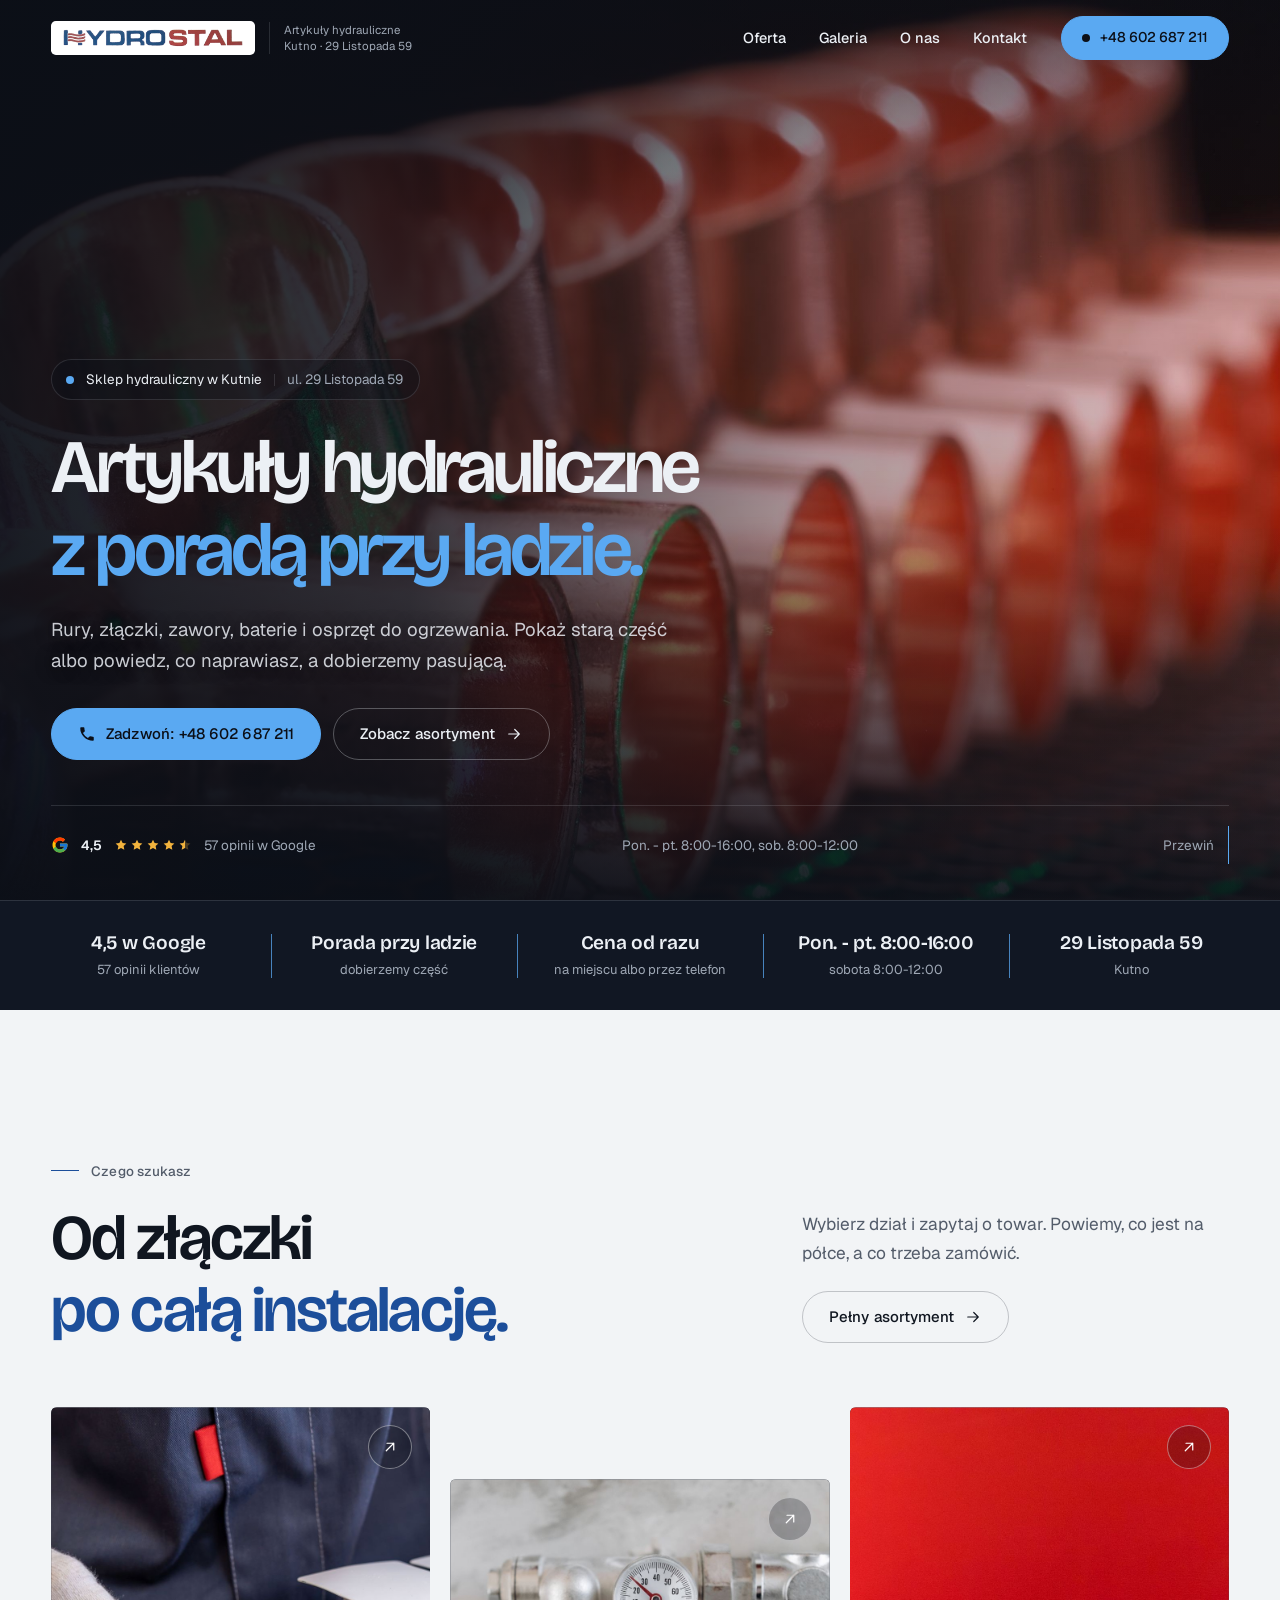
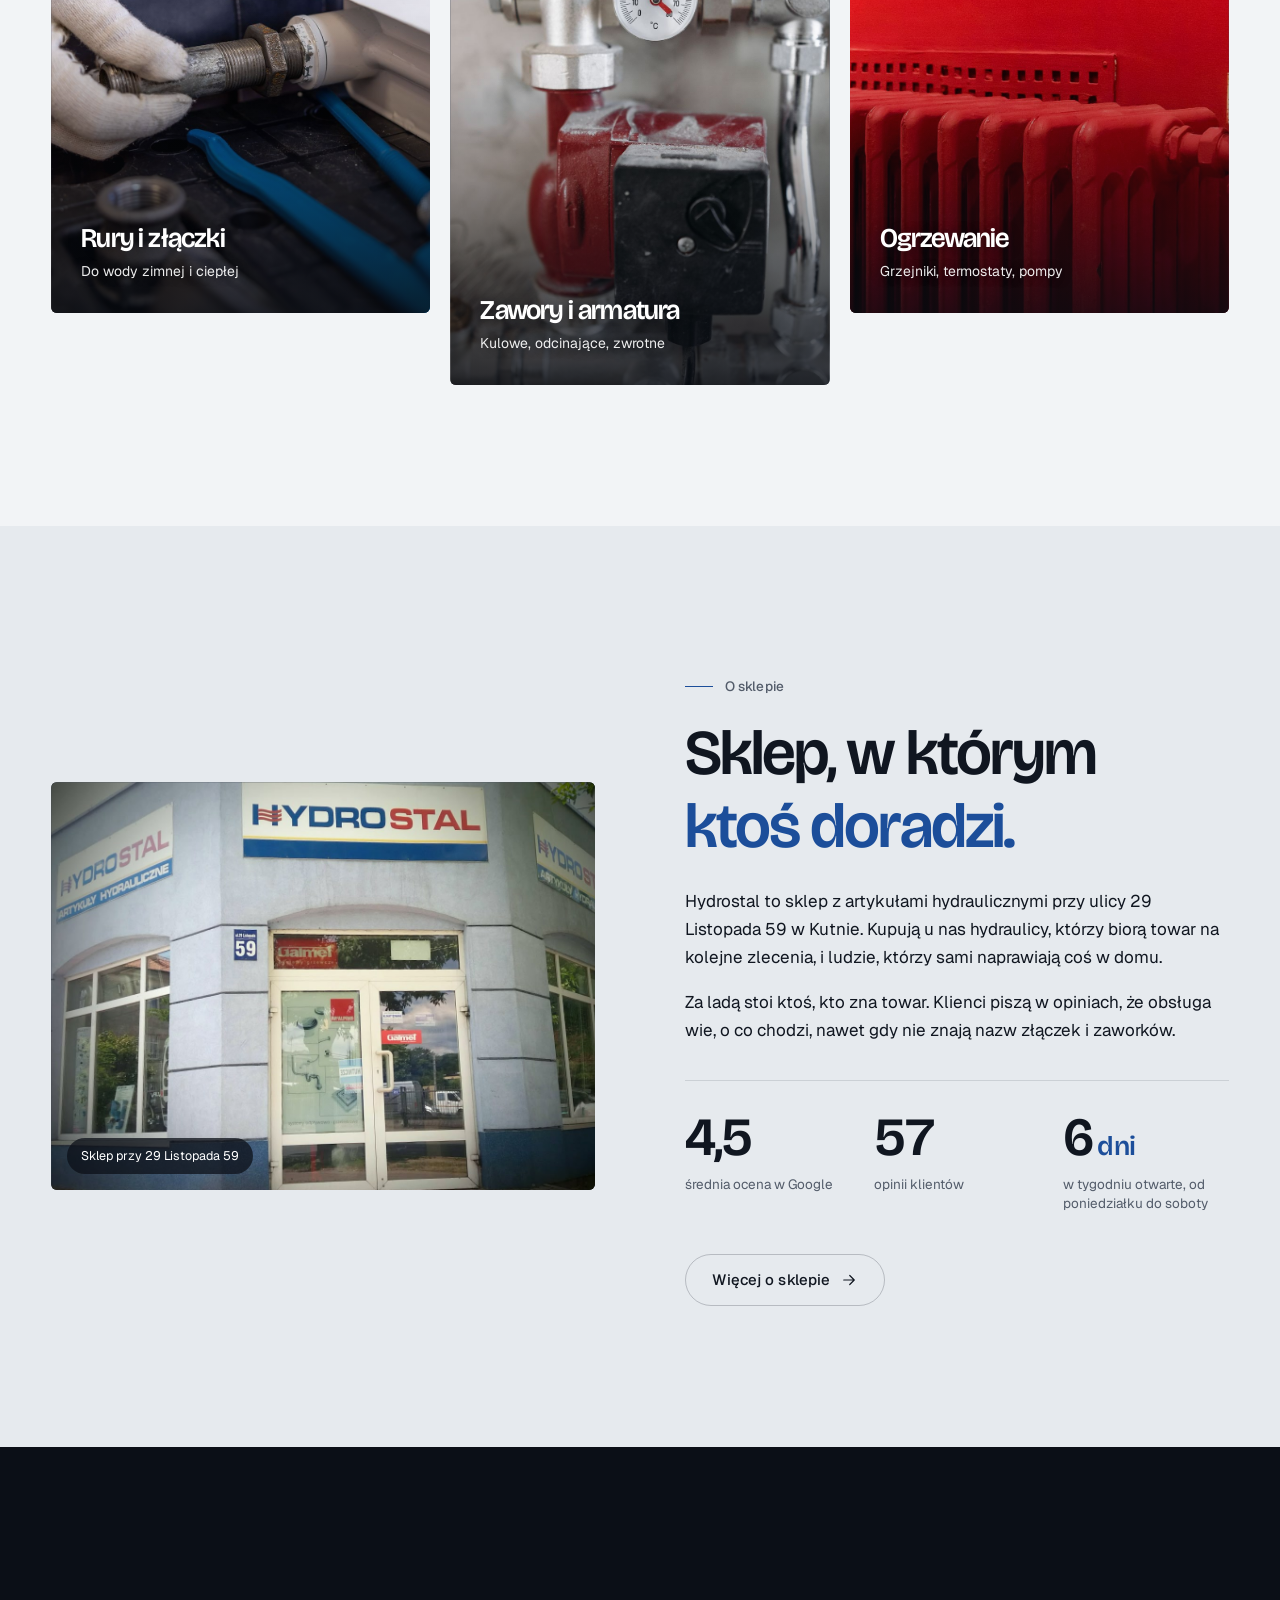
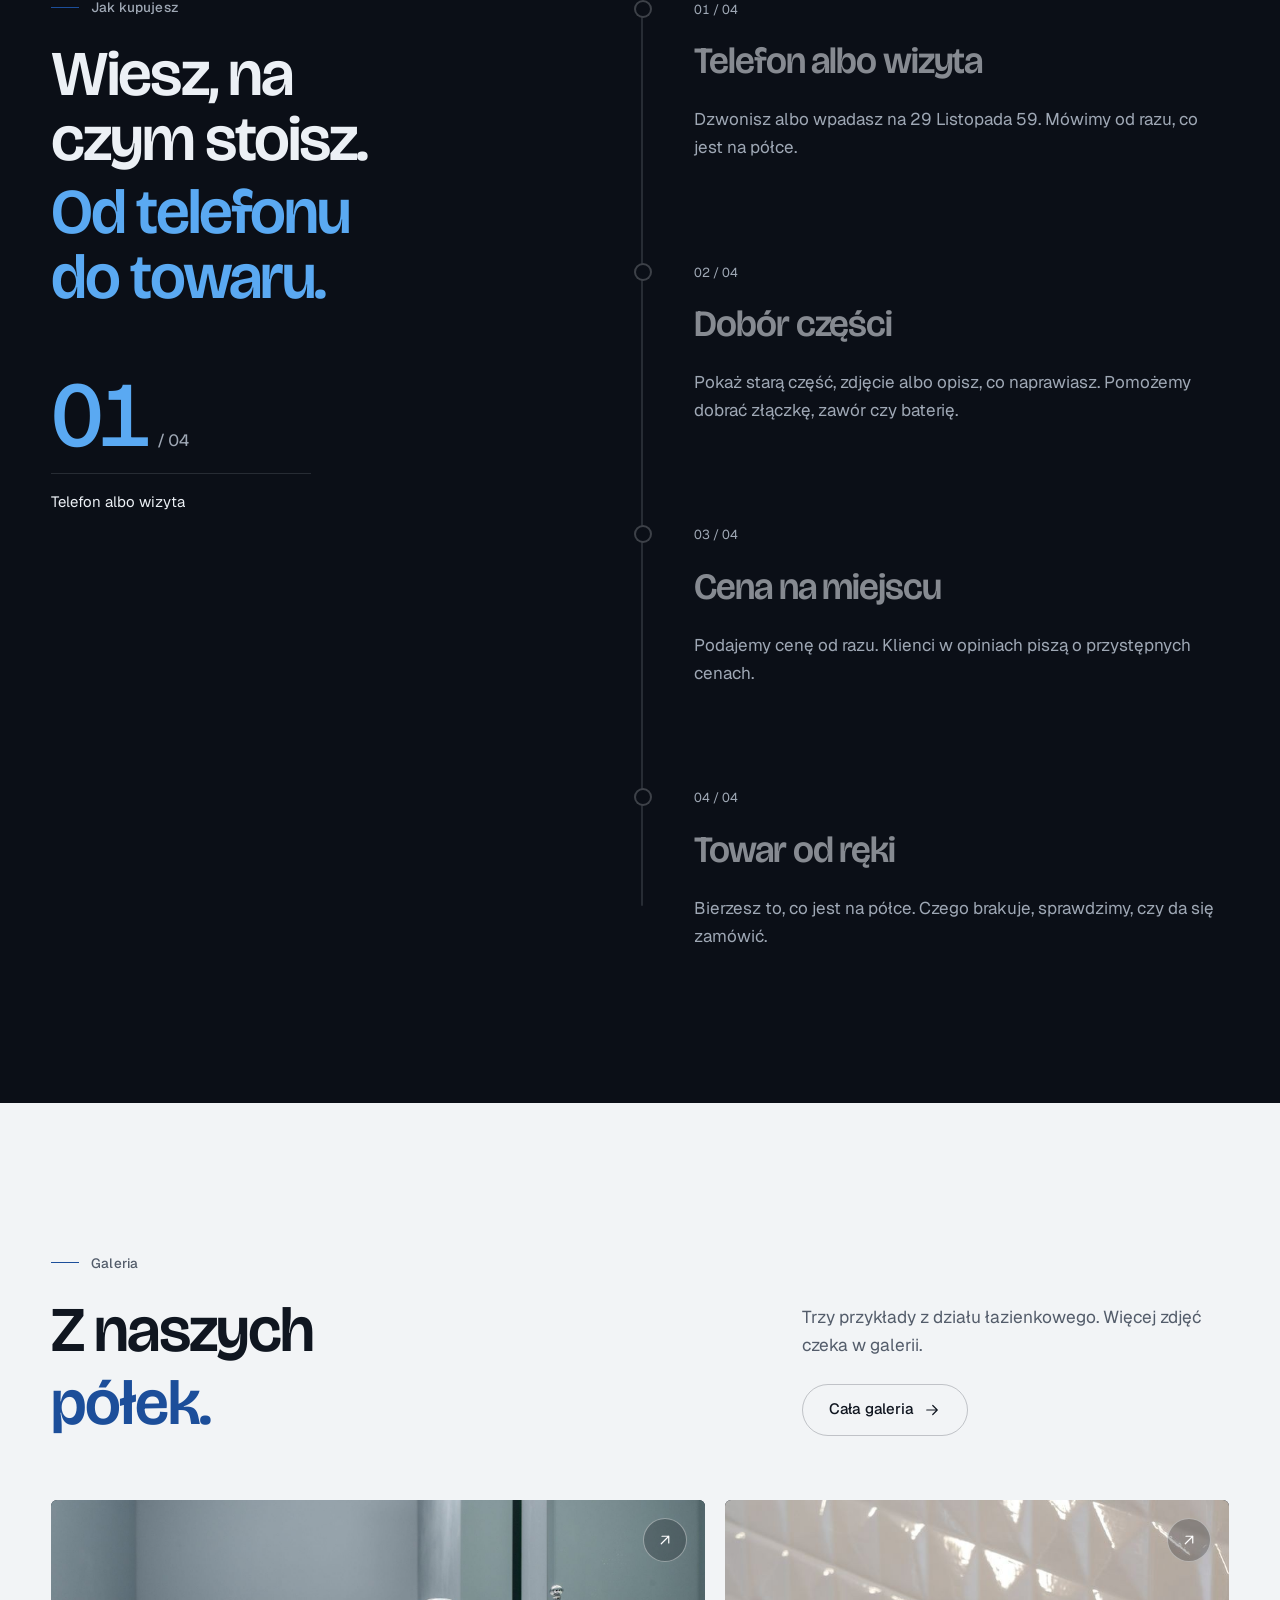
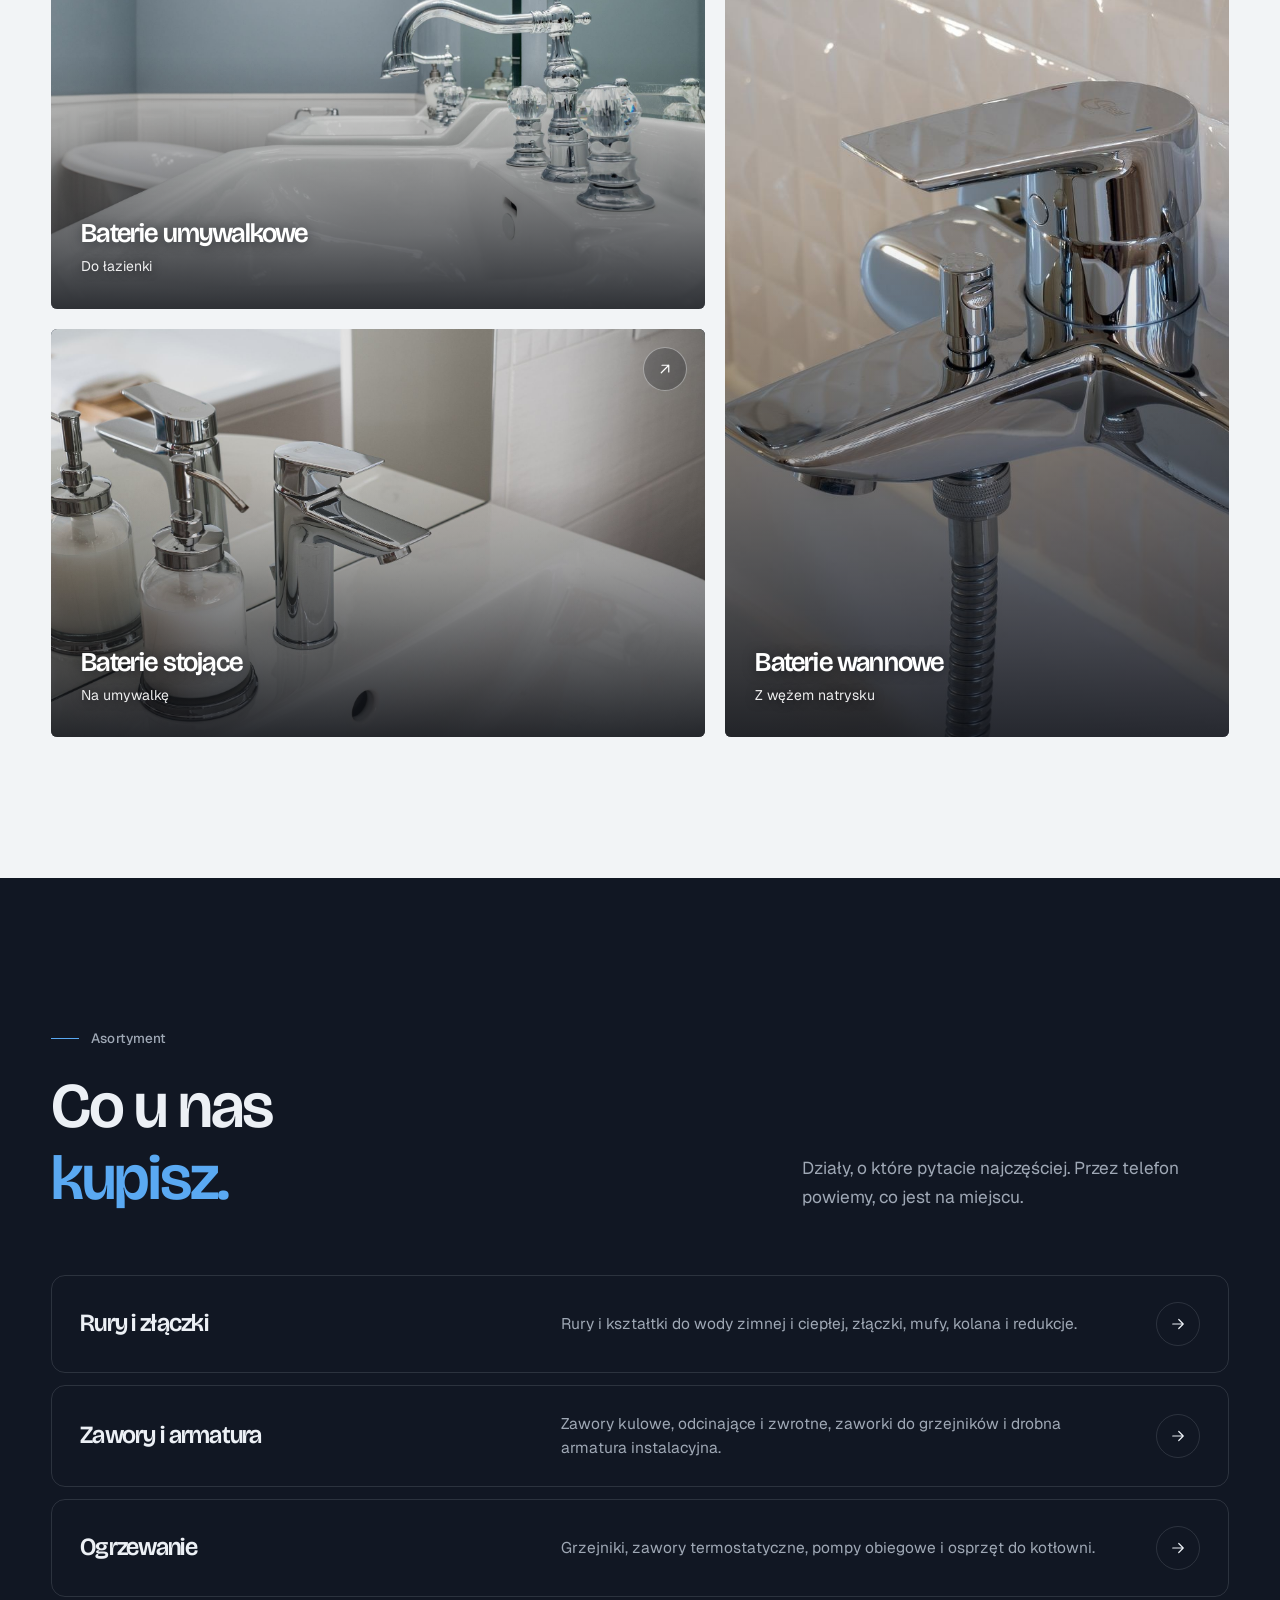
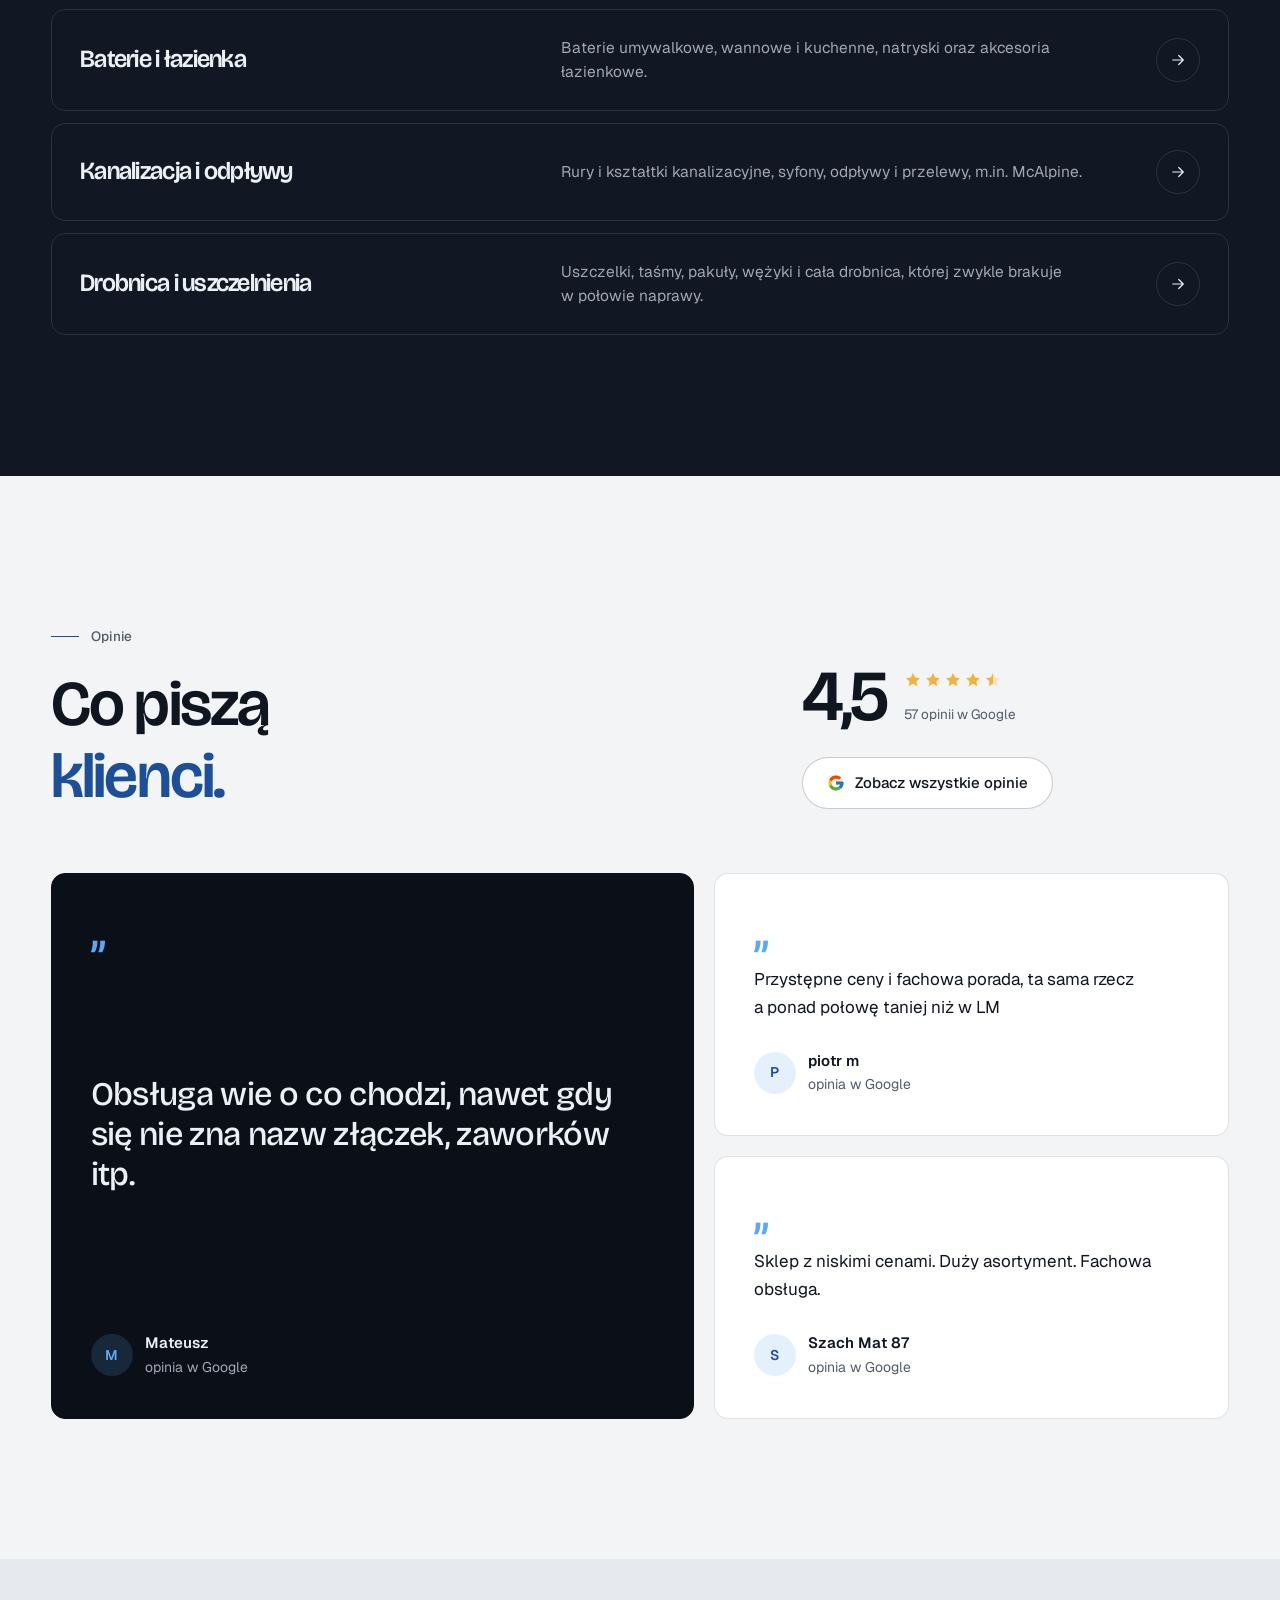
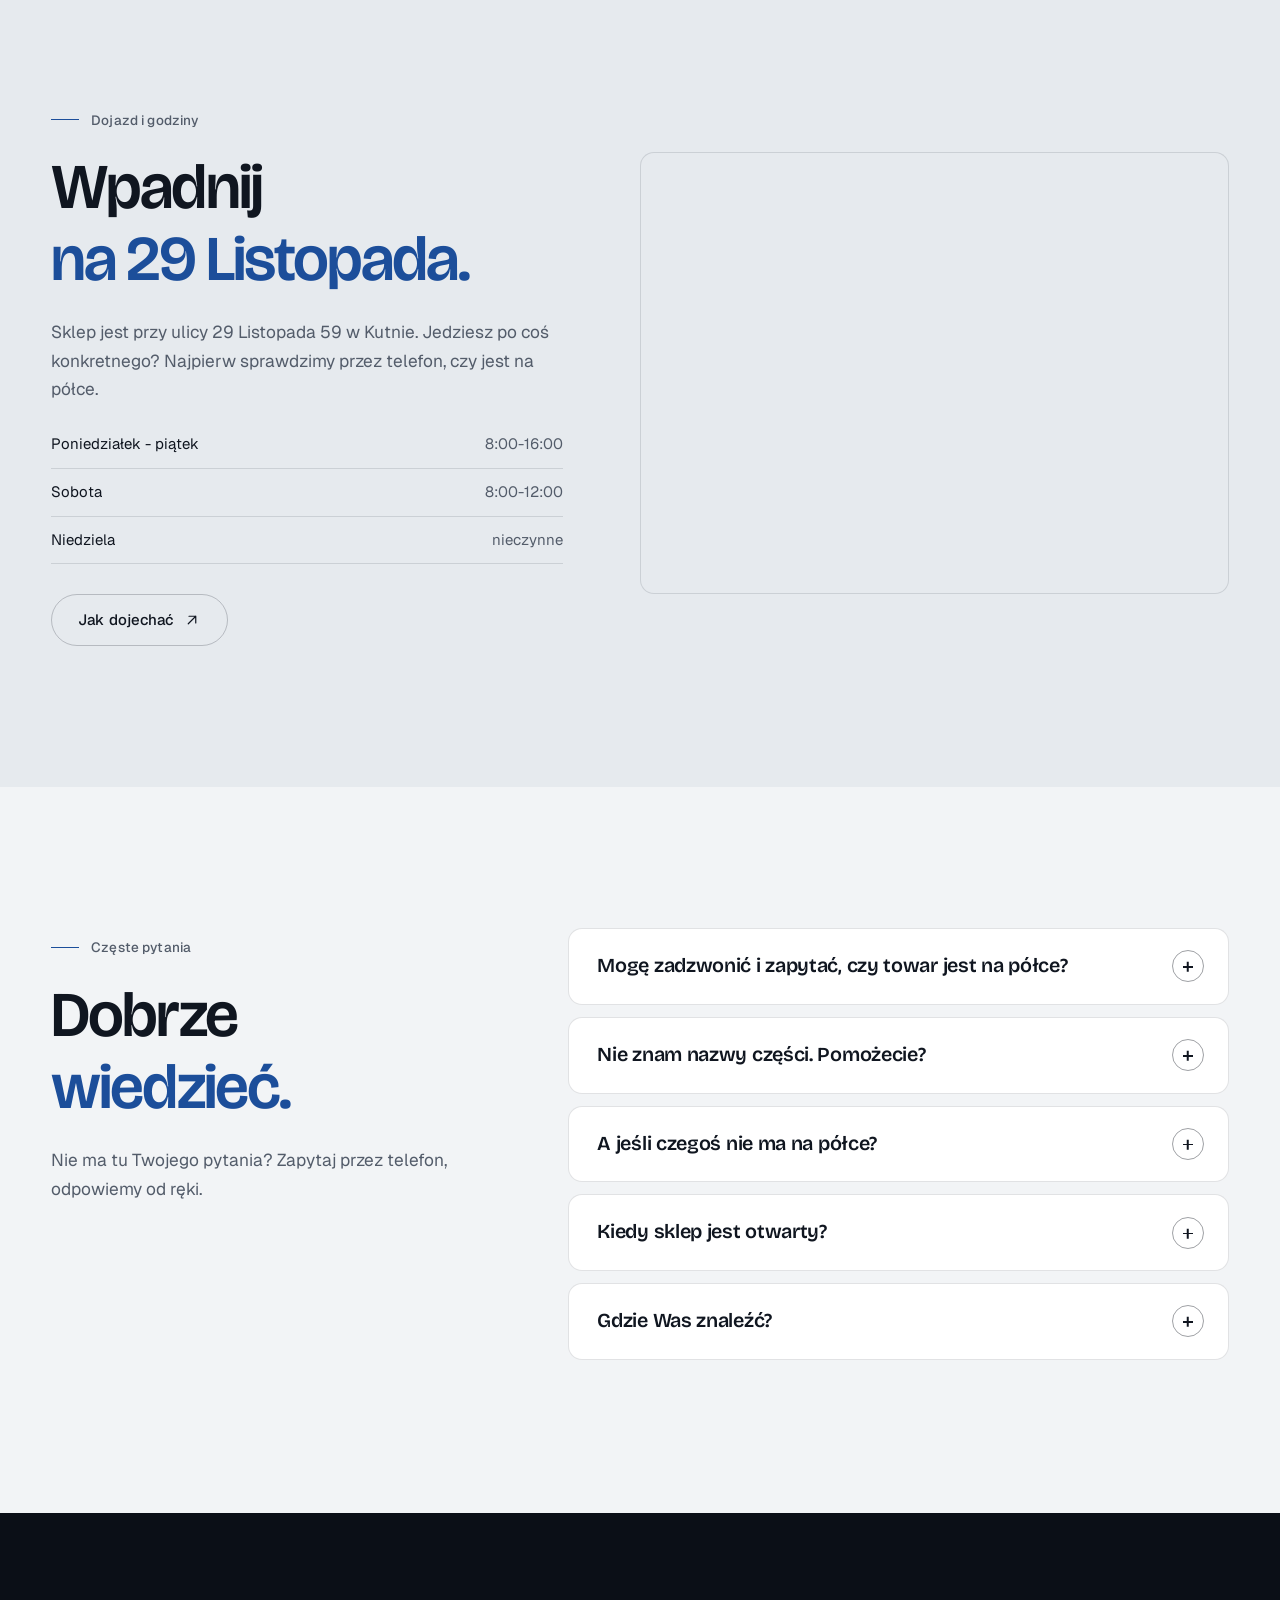
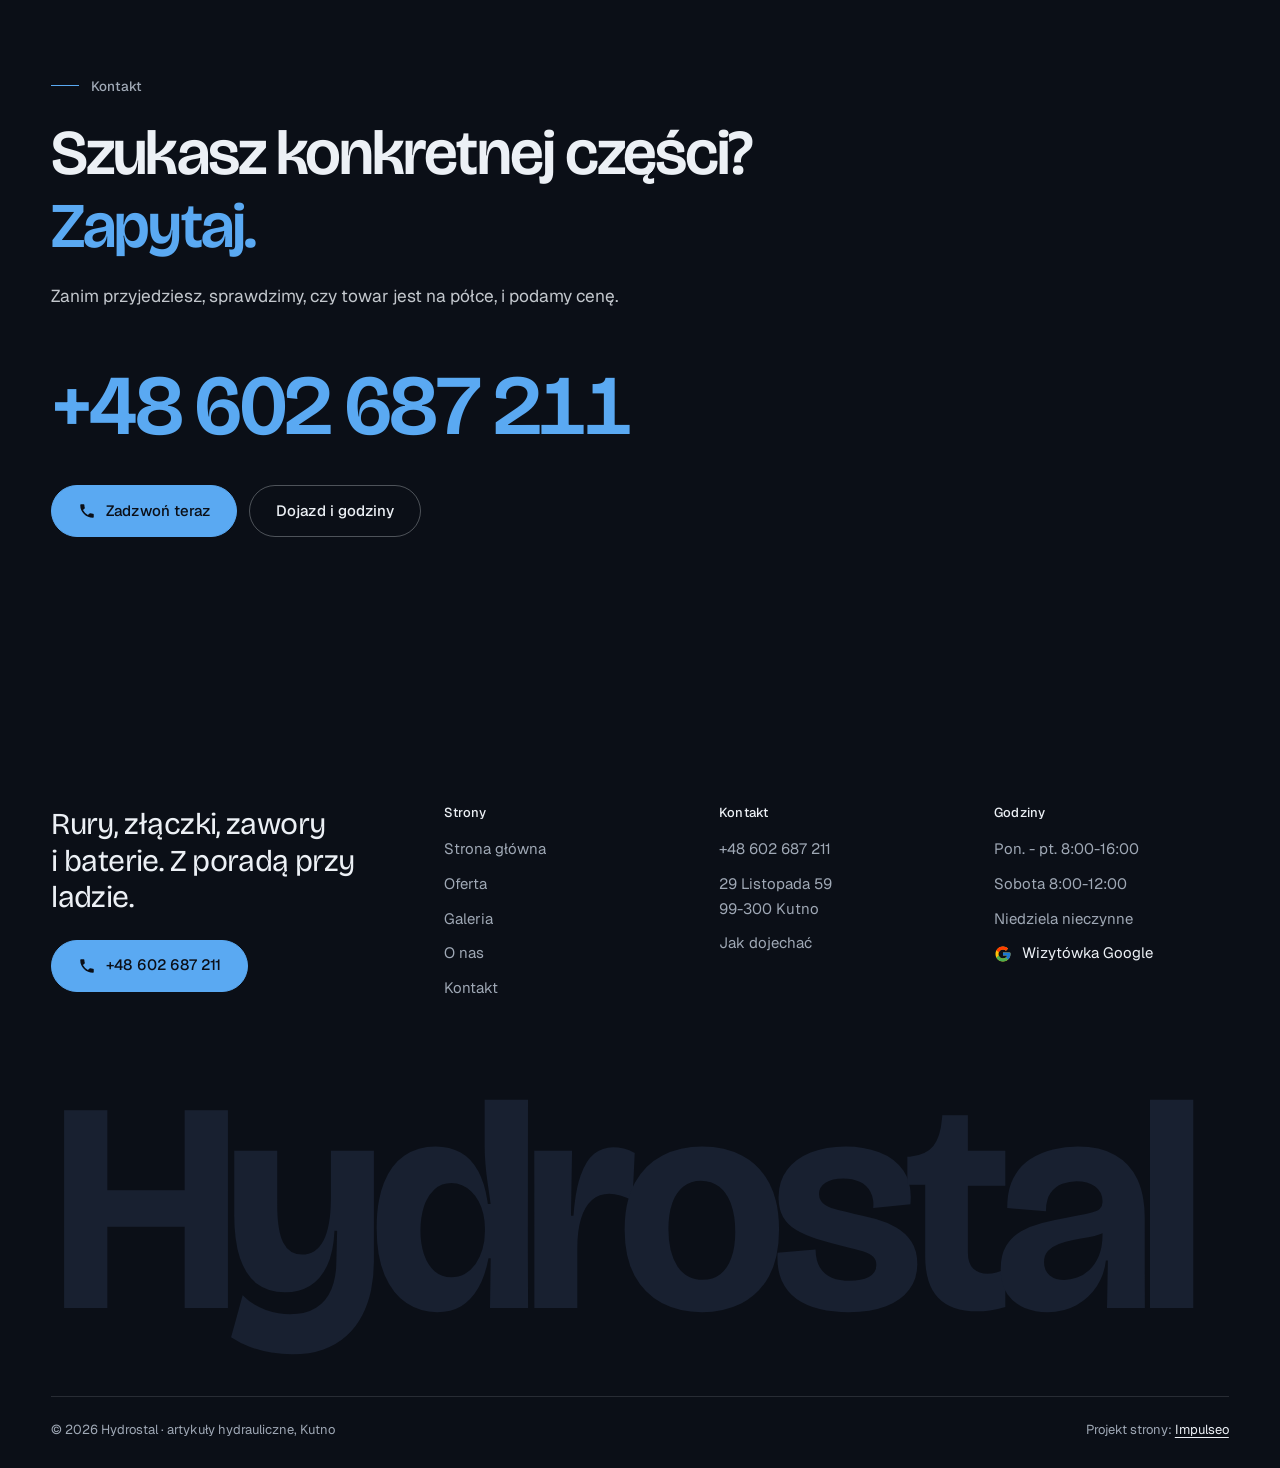
==== commit 22c706c2: "[claude-edit][cmt:00ea5700-222f-43f5-899b-1ca8e0689e0e] Demo przebudowane na wzór ElMac: ciemny pier" ====
--- a/index.html
+++ b/index.html
@@ -3,215 +3,392 @@
 <head>
 <meta charset="UTF-8">
 <meta name="viewport" content="width=device-width, initial-scale=1.0">
-<title>Hydrostal - Artykuły hydrauliczne · Kutno</title>
-<meta name="description" content="Hydrostal - sklep z artykułami hydraulicznymi w Kutnie, ul. 29 Listopada 59. Rury i złączki, zawory, baterie, grzejniki, osprzęt grzewczy i kanalizacja. Doradzimy przy doborze. Zadzwoń i zapytaj o towar.">
-<link rel="canonical" href="https://kris20032.github.io/hydrostal/">
+<title>Hydrostal - artykuły hydrauliczne Kutno | rury, zawory, baterie</title>
+<meta name="description" content="Sklep z artykułami hydraulicznymi w Kutnie, ul. 29 Listopada 59. Rury i złączki, zawory, baterie, grzejniki, osprzęt grzewczy i kanalizacja. Doradzimy przy doborze. Telefon: +48 602 687 211.">
+<link rel="canonical" href="https://impulseo-pl.github.io/hydrostal/">
 <meta name="robots" content="noindex, nofollow">
+<meta name="theme-color" content="#0B0F17">
 <meta property="og:type" content="website">
 <meta property="og:locale" content="pl_PL">
 <meta property="og:site_name" content="Hydrostal">
-<meta property="og:title" content="Hydrostal - Artykuły hydrauliczne · Kutno">
-<meta property="og:description" content="Hydrostal - sklep z artykułami hydraulicznymi w Kutnie, ul. 29 Listopada 59. Rury i złączki, zawory, baterie, grzejniki, osprzęt grzewczy i kanalizacja. Doradzimy przy doborze. Zadzwoń i zapytaj o towar.">
-<meta property="og:url" content="https://kris20032.github.io/hydrostal/">
-<meta property="og:image" content="https://kris20032.github.io/hydrostal/img/og.jpg">
+<meta property="og:title" content="Hydrostal - artykuły hydrauliczne Kutno | rury, zawory, baterie">
+<meta property="og:description" content="Sklep z artykułami hydraulicznymi w Kutnie, ul. 29 Listopada 59. Rury i złączki, zawory, baterie, grzejniki, osprzęt grzewczy i kanalizacja. Doradzimy przy doborze. Telefon: +48 602 687 211.">
+<meta property="og:url" content="https://impulseo-pl.github.io/hydrostal/">
+<meta property="og:image" content="https://impulseo-pl.github.io/hydrostal/img/og.jpg">
 <meta property="og:image:width" content="1200">
 <meta property="og:image:height" content="630">
 <meta name="twitter:card" content="summary_large_image">
-<script type="application/ld+json">{"@context": "https://schema.org", "@type": "LocalBusiness", "name": "Hydrostal", "url": "https://kris20032.github.io/hydrostal/", "telephone": "+48602687211", "image": "https://kris20032.github.io/hydrostal/img/og.jpg", "areaServed": "Kutno", "sameAs": ["https://maps.google.com/?cid=10590131412792620873&g_mp=Cidnb29nbGUubWFwcy5wbGFjZXMudjEuUGxhY2VzLlNlYXJjaFRleHQQAhgEIAA"]}</script>
+<script type="application/ld+json">{"@context": "https://schema.org", "@type": "HardwareStore", "name": "Hydrostal", "url": "https://impulseo-pl.github.io/hydrostal/", "telephone": "+48602687211", "image": "https://impulseo-pl.github.io/hydrostal/img/og.jpg", "address": {"@type": "PostalAddress", "streetAddress": "29 Listopada 59", "postalCode": "99-300", "addressLocality": "Kutno", "addressCountry": "PL"}, "geo": {"@type": "GeoCoordinates", "latitude": 52.2360229, "longitude": 19.3469349}, "openingHours": ["Mo-Fr 08:00-16:00", "Sa 08:00-12:00"], "aggregateRating": {"@type": "AggregateRating", "ratingValue": "4.5", "reviewCount": "57"}, "sameAs": ["https://maps.google.com/?cid=10590131412792620873"]}</script>
+<script>(function(){var d=document.documentElement;d.classList.add('js');try{if(!window.matchMedia('(prefers-reduced-motion: reduce)').matches)d.classList.add('anim');}catch(e){}setTimeout(function(){if(!d.classList.contains('anim-ok'))d.classList.remove('anim');},3500);})();</script>
+<script>(function(){try{var d=document.documentElement,q=/[?&]intro/.test(location.search);if(!q&&window.matchMedia&&matchMedia('(prefers-reduced-motion: reduce)').matches)return;if(!q&&sessionStorage.getItem('hydrostal_intro'))return;sessionStorage.setItem('hydrostal_intro','1');d.classList.add('intro-on');setTimeout(function(){d.classList.remove('intro-on','intro-gra','intro-out');d.classList.add('hero-go')},4600);}catch(e){}})();</script>
+<link rel="preload" as="image" href="img/logo.png" fetchpriority="high">
+<link rel="preload" as="image" href="img/hero.jpg" fetchpriority="high">
 <link rel="preconnect" href="https://fonts.googleapis.com">
 <link rel="preconnect" href="https://fonts.gstatic.com" crossorigin>
-<link href="https://fonts.googleapis.com/css2?family=Space+Grotesk:wght@500;600;700&family=DM+Sans:opsz,wght@9..40,400;9..40,500;9..40,600&display=swap" rel="stylesheet">
-<link rel="stylesheet" href="assets/styles.css?v=6cb16c4a">
+<link href="https://fonts.googleapis.com/css2?family=Bricolage+Grotesque:opsz,wght@12..96,400..700&family=Geist:wght@400..600&display=swap" rel="stylesheet">
+<link rel="stylesheet" href="assets/styles.css?v=20261110a">
+<script src="assets/lenis.min.js?v=1.1.20" defer></script>
+<script src="assets/main.js?v=20261110a" defer></script>
 </head>
 <body>
-
-<header class="nav">
-  <div class="wrap nav-inner">
-    <a class="brand brand-has-logo" href="index.html"><img class="brand-logo" src="img/logo.png" alt="Hydrostal" width="640" height="66" decoding="async"></a>
-    <nav class="nav-links">
-      <a href="oferta.html">Oferta</a>
-      <a href="realizacje.html">Galeria</a>
-      <a href="o-nas.html">O nas</a>
-      <a href="kontakt.html">Kontakt</a>
-      <a href="tel:+48602687211" class="btn btn-accent">Zadzwoń +48 602 687 211</a>
-    </nav>
-    <button class="nav-toggle" aria-label="Menu"><span></span><span></span><span></span></button>
-  </div>
+<a class="skip" href="#tresc">Przejdź do treści</a>
+<header class="site-head">
+<div class="intro" aria-hidden="true"><span class="intro-line"><i></i></span><span class="intro-meta">artykuły hydrauliczne · Kutno</span></div><div class="head-in">
+  <a class="brand" href="index.html" aria-label="Hydrostal - strona główna">
+    <span class="znak"><span class="wm"><img class="logo-img" src="img/logo.png" alt="Hydrostal" width="640" height="66" decoding="async" fetchpriority="high"></span></span>
+    <span class="brand-sub">Artykuły hydrauliczne<br>Kutno · 29 Listopada 59</span>
+  </a>
+  <nav class="nav-links" aria-label="Menu główne">
+    <a class="nl" href="oferta.html">Oferta</a><a class="nl" href="realizacje.html">Galeria</a><a class="nl" href="o-nas.html">O&nbsp;nas</a><a class="nl" href="kontakt.html">Kontakt</a>
+    <a class="btn btn-accent nav-cta" href="tel:+48602687211"><span class="live" aria-hidden="true"></span>+48 602 687 211</a>
+  </nav>
+  <button class="burger" type="button" aria-label="Otwórz menu" aria-expanded="false" aria-controls="mnav"><span></span><span></span></button>
+</div>
 </header>
-
-<main>
-<section class="hero-fach">
-  <img class="hf-photo" src="img/hero.jpg" fetchpriority="high" data-rotate="img/g10.jpg|img/g9.jpg" alt="Hydrostal" width="1880" height="1253">
-  <div class="hf-panel">
-    <div class="hf-inner">
-      <span class="hf-kicker">Artykuły hydrauliczne · Kutno</span>
-      <h1 class="hf-title">Artykuły hydrauliczne <em>z poradą przy ladzie</em></h1>
-      <p class="hf-lead">Sklep hydrauliczny przy 29 Listopada 59 w Kutnie. Rury, złączki, zawory, baterie i osprzęt do ogrzewania.</p>
-      <a class="hf-phone" href="tel:+48602687211"><span class="hf-phone-lab">Zadzwoń teraz</span><span class="hf-phone-num"><svg class="ico-tel" width="16" height="16" viewBox="0 0 24 24" fill="none" aria-hidden="true"><path d="M6.6 10.8a15.5 15.5 0 0 0 6.6 6.6l2.2-2.2a1 1 0 0 1 1-.24 11.4 11.4 0 0 0 3.6.58 1 1 0 0 1 1 1V20a1 1 0 0 1-1 1A17 17 0 0 1 3 4a1 1 0 0 1 1-1h3.5a1 1 0 0 1 1 1c0 1.25.2 2.46.58 3.6a1 1 0 0 1-.25 1l-2.23 2.2Z" fill="currentColor"/></svg> +48 602 687 211</span></a>
-      <div class="hf-actions">
-        <a href="kontakt.html" class="btn btn-accent">Zadzwoń i zapytaj <span class="arr">→</span></a>
-        <a href="tel:+48602687211" class="btn btn-ghost hf-ghost">Zadzwoń +48 602 687 211</a>
-      </div>
-      <div class="hf-trust"><svg class="ico-star" width="14" height="14" viewBox="0 0 24 24" style="vertical-align:-2px" aria-hidden="true"><path d="M12 2.8l2.85 5.8 6.4.93-4.63 4.5 1.1 6.37L12 17.4l-5.72 3 1.1-6.37-4.63-4.5 6.4-.93L12 2.8Z" fill="currentColor"/></svg> Ocena 4,5 w Google · 57 opinii</div>
-    </div>
-  </div>
-</section>
-<section class="objawy">
-  <div class="wrap">
-    <div class="head reveal">
-      <span class="eyebrow">Czego szukasz</span>
-      <h2>Zacznij od działu</h2>
-      <p>Wybierz dział i zadzwoń. Powiemy, co jest na półce, a co trzeba zamówić.</p>
-    </div>
-    <div class="obj-grid">
-      <a class="obj-tile reveal" href="kontakt.html"><span class="ot-row"><span class="ot-name">Rury i złączki</span><span class="ot-arr" aria-hidden="true">→</span></span></a>
-      <a class="obj-tile reveal" href="kontakt.html"><span class="ot-row"><span class="ot-name">Zawory</span><span class="ot-arr" aria-hidden="true">→</span></span></a>
-      <a class="obj-tile reveal" href="kontakt.html"><span class="ot-row"><span class="ot-name">Grzejniki</span><span class="ot-arr" aria-hidden="true">→</span></span></a>
-      <a class="obj-tile reveal" href="kontakt.html"><span class="ot-row"><span class="ot-name">Baterie</span><span class="ot-arr" aria-hidden="true">→</span></span></a>
-      <a class="obj-tile reveal" href="kontakt.html"><span class="ot-row"><span class="ot-name">Kanalizacja</span><span class="ot-arr" aria-hidden="true">→</span></span></a>
-      <a class="obj-tile reveal" href="kontakt.html"><span class="ot-row"><span class="ot-name">Uszczelki</span><span class="ot-arr" aria-hidden="true">→</span></span></a>
-    </div>
-  </div>
-</section>
-<section class="opinie-mini" aria-label="Opinie klientów">
-  <div class="wrap">
-    <div class="om-row">
-      <div class="om-item reveal"><blockquote>„Przystępne ceny i fachowa porada, ta sama rzecz a ponad połowę taniej niż w LM”</blockquote><span class="om-autor">piotr m</span></div>
-      <div class="om-item reveal"><blockquote>„Obsługa wie o co chodzi, nawet gdy się nie zna nazw złączek, zaworków itp.”</blockquote><span class="om-autor">Mateusz</span></div>
-      <div class="om-item reveal"><blockquote>„Sklep z niskimi cenami.”</blockquote><span class="om-autor">Szach Mat 87</span></div>
-    </div>
-  </div>
-</section>
-<section class="gateways-band">
-  <div class="wrap">
-    <div class="gateways">
-      <a href="oferta.html" class="gateway reveal"><img src="img/g1.jpg" alt="Rury i złączki" loading="lazy" width="1880" height="1253" decoding="async"><span class="g-ttl">Rury i złączki</span></a>
-      <a href="oferta.html" class="gateway reveal"><img src="img/g2.jpg" alt="Zawory i armatura" loading="lazy" width="1880" height="1255" decoding="async"><span class="g-ttl">Zawory i armatura</span></a>
-      <a href="oferta.html" class="gateway reveal"><img src="img/g3.jpg" alt="Ogrzewanie" loading="lazy" width="1880" height="1253" decoding="async"><span class="g-ttl">Ogrzewanie</span></a>
-    </div>
-  </div>
-</section>
-<section class="proces proces-os fachowcy">
+<script>(function(){var d=document.documentElement;if(!d.classList.contains('intro-on'))return;
+var wyszlo=false,koniec=false,t0=Date.now();
+function heroGotowe(){var im=document.querySelector('.hero-media img');return !!(im&&im.complete&&im.naturalWidth>0);}
+function sprzataj(){if(koniec)return;koniec=true;d.classList.add('hero-go');d.classList.remove('intro-on','intro-gra','intro-out');
+['--i-w','--i-h','--i-px','--i-py','--i-zmniejsz','--i-baza-w','--i-baza-h'].forEach(function(k){d.style.removeProperty(k);});
+try{document.dispatchEvent(new Event('wejscie:koniec'));}catch(e){}}
+function wyjdz(){if(wyszlo||koniec)return;wyszlo=true;d.classList.add('intro-out');setTimeout(function(){d.classList.add('hero-go');},240);setTimeout(sprzataj,880);}
+function moze(){if(wyszlo||koniec)return;var t=Date.now()-t0;if(t>=1500&&(heroGotowe()||t>=1900))wyjdz();else setTimeout(moze,60);}
+try{var znak=document.querySelector('.brand .znak'),wm=znak&&znak.querySelector('.wm');if(!wm){sprzataj();return;}
+znak.classList.add('mierze');var r=wm.getBoundingClientRect();znak.classList.remove('mierze');
+if(!r.width||!r.height){sprzataj();return;}
+var W=window.innerWidth,H=window.innerHeight,cel=W<680?Math.min(W*0.7,300):Math.min(W*0.3,400);cel=Math.max(r.width,cel);
+var u=function(k,v){d.style.setProperty(k,v);};
+u('--i-w',Math.round(cel)+'px');u('--i-h',Math.round(cel*r.height/r.width)+'px');u('--i-zmniejsz',(r.width/cel).toFixed(4));
+u('--i-px',Math.round(r.left+r.width/2-W/2)+'px');u('--i-py',Math.round(r.top+r.height/2-H/2)+'px');
+u('--i-baza-w',Math.round(r.width)+'px');u('--i-baza-h',Math.round(r.height)+'px');
+requestAnimationFrame(function(){requestAnimationFrame(function(){d.classList.add('intro-gra');t0=Date.now();moze();});});
+['wheel','touchstart','keydown','pointerdown'].forEach(function(ev){window.addEventListener(ev,function(){sprzataj();},{once:true,passive:true});});
+setTimeout(sprzataj,3900);
+}catch(e){sprzataj();}})();</script>
+<div class="mnav" id="mnav">
+  <div class="mnav-in">
+    <a class="ml" href="index.html" aria-current="page">Strona główna</a><a class="ml" href="oferta.html">Oferta</a><a class="ml" href="realizacje.html">Galeria</a><a class="ml" href="o-nas.html">O&nbsp;nas</a><a class="ml" href="kontakt.html">Kontakt</a>
+    <div class="mnav-foot">
+      <span>Pon. - pt. 8:00-16:00, sob. 8:00-12:00</span>
+      <a class="btn btn-accent" href="tel:+48602687211"><svg class="ico" width="16" height="16" viewBox="0 0 24 24" fill="none" aria-hidden="true"><path d="M6.6 10.8a15.5 15.5 0 0 0 6.6 6.6l2.2-2.2a1 1 0 0 1 1-.24 11.4 11.4 0 0 0 3.6.58 1 1 0 0 1 1 1V20a1 1 0 0 1-1 1A17 17 0 0 1 3 4a1 1 0 0 1 1-1h3.5a1 1 0 0 1 1 1c0 1.25.2 2.46.58 3.6a1 1 0 0 1-.25 1l-2.23 2.2Z" fill="currentColor"/></svg>+48 602 687 211</a>
+    </div>
+  </div>
+</div>
+<main id="tresc">
+
+<section class="hero">
+  <div class="hero-media"><img src="img/hero.jpg" alt="Miedziane złączki hydrauliczne ułożone w rzędzie" width="1880" height="1253" decoding="async" fetchpriority="high"></div>
+  <div class="hero-in">
+    <p class="hero-tag up" style="--d:0"><span class="live" aria-hidden="true"></span>Sklep hydrauliczny w&nbsp;Kutnie<span class="sep" aria-hidden="true"></span><span class="muted">ul. 29 Listopada 59</span></p>
+    <h1><span class="ln"><span class="ln-i" style="--k:0">Artykuły hydrauliczne</span></span><span class="ln"><span class="ln-i" style="--k:1"><em>z&nbsp;poradą przy ladzie.</em></span></span></h1>
+    <p class="hero-lead up" style="--d:380">Rury, złączki, zawory, baterie i&nbsp;osprzęt do ogrzewania. Pokaż starą część albo powiedz, co naprawiasz, a&nbsp;dobierzemy pasującą.</p>
+    <div class="hero-ctas up" style="--d:500">
+      <a class="btn btn-accent" href="tel:+48602687211"><svg class="ico" width="16" height="16" viewBox="0 0 24 24" fill="none" aria-hidden="true"><path d="M6.6 10.8a15.5 15.5 0 0 0 6.6 6.6l2.2-2.2a1 1 0 0 1 1-.24 11.4 11.4 0 0 0 3.6.58 1 1 0 0 1 1 1V20a1 1 0 0 1-1 1A17 17 0 0 1 3 4a1 1 0 0 1 1-1h3.5a1 1 0 0 1 1 1c0 1.25.2 2.46.58 3.6a1 1 0 0 1-.25 1l-2.23 2.2Z" fill="currentColor"/></svg>Zadzwoń: +48 602 687 211</a>
+      <a class="btn btn-ghost" href="oferta.html">Zobacz asortyment<svg class="ico arr" width="18" height="18" viewBox="0 0 24 24" fill="none" stroke="currentColor" stroke-width="1.6" stroke-linecap="round" stroke-linejoin="round" aria-hidden="true"><path d="M5 12h14M13 6l6 6-6 6"/></svg></a>
+    </div>
+    <div class="hero-foot up" style="--d:640">
+      <span class="rate"><svg class="g-logo" viewBox="0 0 48 48" aria-hidden="true"><path fill="#FFC107" d="M43.6 20.5H42V20H24v8h11.3C33.7 32.7 29.2 36 24 36c-6.6 0-12-5.4-12-12s5.4-12 12-12c3.1 0 5.8 1.2 7.9 3.1l5.7-5.7C34 6.1 29.3 4 24 4 12.9 4 4 12.9 4 24s8.9 20 20 20 20-8.9 20-20c0-1.3-.1-2.4-.4-3.5z"/><path fill="#FF3D00" d="m6.3 14.7 6.6 4.8C14.7 15.1 19 12 24 12c3.1 0 5.8 1.2 7.9 3.1l5.7-5.7C34 6.1 29.3 4 24 4 16.3 4 9.7 8.3 6.3 14.7z"/><path fill="#4CAF50" d="M24 44c5.2 0 9.9-2 13.4-5.2l-6.2-5.2A11.9 11.9 0 0 1 24 36c-5.2 0-9.6-3.3-11.3-7.9l-6.5 5C9.5 39.6 16.2 44 24 44z"/><path fill="#1976D2" d="M43.6 20.5H42V20H24v8h11.3a12 12 0 0 1-4.1 5.6l6.2 5.2C37 39.2 44 34 44 24c0-1.3-.1-2.4-.4-3.5z"/></svg><b>4,5</b><span class="stars" role="img" aria-label="Ocena 4,5 na 5"><svg viewBox="0 0 24 24" aria-hidden="true"><path fill="currentColor" d="M12 2.8l2.8 5.9 6.4.8-4.7 4.4 1.2 6.3L12 17.1l-5.7 3.1 1.2-6.3L2.8 9.5l6.4-.8z"/></svg><svg viewBox="0 0 24 24" aria-hidden="true"><path fill="currentColor" d="M12 2.8l2.8 5.9 6.4.8-4.7 4.4 1.2 6.3L12 17.1l-5.7 3.1 1.2-6.3L2.8 9.5l6.4-.8z"/></svg><svg viewBox="0 0 24 24" aria-hidden="true"><path fill="currentColor" d="M12 2.8l2.8 5.9 6.4.8-4.7 4.4 1.2 6.3L12 17.1l-5.7 3.1 1.2-6.3L2.8 9.5l6.4-.8z"/></svg><svg viewBox="0 0 24 24" aria-hidden="true"><path fill="currentColor" d="M12 2.8l2.8 5.9 6.4.8-4.7 4.4 1.2 6.3L12 17.1l-5.7 3.1 1.2-6.3L2.8 9.5l6.4-.8z"/></svg><svg viewBox="0 0 24 24" aria-hidden="true"><defs><linearGradient id="pol-h"><stop offset="50%" stop-color="currentColor"/><stop offset="50%" stop-color="currentColor" stop-opacity=".28"/></linearGradient></defs><path fill="url(#pol-h)" d="M12 2.8l2.8 5.9 6.4.8-4.7 4.4 1.2 6.3L12 17.1l-5.7 3.1 1.2-6.3L2.8 9.5l6.4-.8z"/></svg></span><span>57 opinii w&nbsp;Google</span></span>
+      <span>Pon. - pt. 8:00-16:00, sob. 8:00-12:00</span>
+      <span class="cue" aria-hidden="true">Przewiń<span class="cue-line"><i></i></span></span>
+    </div>
+  </div>
+</section>
+
+<section class="strip" aria-label="Najważniejsze w skrócie">
+  <div class="strip-in">
+    <div class="strip-it"><div class="k">4,5 w&nbsp;Google</div><div class="v">57 opinii klientów</div></div>
+    <div class="strip-it"><div class="k">Porada przy ladzie</div><div class="v">dobierzemy część</div></div>
+    <div class="strip-it"><div class="k">Cena od razu</div><div class="v">na miejscu albo przez telefon</div></div>
+    <div class="strip-it"><div class="k">Pon. - pt. 8:00-16:00</div><div class="v">sobota 8:00-12:00</div></div>
+    <div class="strip-it"><div class="k">29 Listopada 59</div><div class="v">Kutno</div></div>
+  </div>
+</section>
+
+<section class="sec" id="dzialy">
+  <div class="wrap">
+    <div class="sec-head">
+      <div>
+        <p class="eyebrow rv">Czego szukasz</p>
+        <h2 class="h2 rv rv-h"><span class="ln"><span class="ln-i" style="--k:0">Od złączki</span></span><span class="ln"><span class="ln-i" style="--k:1"><em>po całą instalację.</em></span></span></h2>
+      </div>
+      <div class="side rv" style="--d:120">
+        <p class="lead">Wybierz dział i&nbsp;zapytaj o&nbsp;towar. Powiemy, co jest na półce, a&nbsp;co trzeba zamówić.</p>
+        <a class="btn btn-ghost" href="oferta.html">Pełny asortyment<svg class="ico arr" width="18" height="18" viewBox="0 0 24 24" fill="none" stroke="currentColor" stroke-width="1.6" stroke-linecap="round" stroke-linejoin="round" aria-hidden="true"><path d="M5 12h14M13 6l6 6-6 6"/></svg></a>
+      </div>
+    </div>
+    <div class="tiles-3">
+      <a class="tile rv-img rv" style="--d:0" href="oferta.html#rury">
+        <img src="img/g1.jpg" alt="Złączka gwintowana i rury do instalacji wodnej" width="1880" height="1253" decoding="async" style="object-position:34% 50%">
+        <span class="go" aria-hidden="true"><svg class="ico" width="18" height="18" viewBox="0 0 24 24" fill="none" stroke="currentColor" stroke-width="1.6" stroke-linecap="round" stroke-linejoin="round" aria-hidden="true"><path d="M7 17 17 7M8 7h9v9"/></svg></span>
+        <span class="tile-cap"><h3>Rury i&nbsp;złączki</h3><span>Do wody zimnej i&nbsp;ciepłej</span></span>
+      </a><a class="tile rv-img rv" style="--d:120" href="oferta.html#zawory">
+        <img src="img/g2.jpg" alt="Zawory, pompa obiegowa i termometr na rozdzielaczu" width="1880" height="1255" decoding="async" style="object-position:56% 50%">
+        <span class="go" aria-hidden="true"><svg class="ico" width="18" height="18" viewBox="0 0 24 24" fill="none" stroke="currentColor" stroke-width="1.6" stroke-linecap="round" stroke-linejoin="round" aria-hidden="true"><path d="M7 17 17 7M8 7h9v9"/></svg></span>
+        <span class="tile-cap"><h3>Zawory i&nbsp;armatura</h3><span>Kulowe, odcinające, zwrotne</span></span>
+      </a><a class="tile rv-img rv" style="--d:240" href="oferta.html#ogrzewanie">
+        <img src="img/g3.jpg" alt="Żeliwny grzejnik z zaworem" width="1880" height="1253" decoding="async" style="object-position:74% 60%">
+        <span class="go" aria-hidden="true"><svg class="ico" width="18" height="18" viewBox="0 0 24 24" fill="none" stroke="currentColor" stroke-width="1.6" stroke-linecap="round" stroke-linejoin="round" aria-hidden="true"><path d="M7 17 17 7M8 7h9v9"/></svg></span>
+        <span class="tile-cap"><h3>Ogrzewanie</h3><span>Grzejniki, termostaty, pompy</span></span>
+      </a>
+    </div>
+  </div>
+</section>
+
+<section class="sec paper-2">
+  <div class="wrap about">
+    <figure class="fig rv-img rv">
+      <img src="img/about.jpg" alt="Wejście do sklepu Hydrostal przy ulicy 29 Listopada 59 w Kutnie" width="1534" height="866" decoding="async">
+      <figcaption class="fig-tag">Sklep przy 29 Listopada 59</figcaption>
+    </figure>
+    <div>
+      <p class="eyebrow rv">O sklepie</p>
+      <h2 class="h2 rv rv-h"><span class="ln"><span class="ln-i" style="--k:0">Sklep, w&nbsp;którym</span></span><span class="ln"><span class="ln-i" style="--k:1"><em>ktoś doradzi.</em></span></span></h2>
+      <p class="rv" style="--d:100;margin-top:28px">Hydrostal to sklep z&nbsp;artykułami hydraulicznymi przy ulicy 29 Listopada 59 w&nbsp;Kutnie. Kupują u&nbsp;nas hydraulicy, którzy biorą towar na kolejne zlecenia, i&nbsp;ludzie, którzy sami naprawiają coś w&nbsp;domu.</p>
+      <p class="rv" style="--d:160">Za ladą stoi ktoś, kto zna towar. Klienci piszą w&nbsp;opiniach, że obsługa wie, o&nbsp;co chodzi, nawet gdy nie znają nazw złączek i&nbsp;zaworków.</p>
+      <div class="stats rv" style="--d:200">
+        <div class="stat"><b><span class="num" data-to="4,5">4,5</span></b><span>średnia ocena w&nbsp;Google</span></div>
+        <div class="stat"><b><span class="num" data-to="57">57</span></b><span>opinii klientów</span></div>
+        <div class="stat"><b><span class="num" data-to="6">6</span><small>dni</small></b><span>w&nbsp;tygodniu otwarte, od poniedziałku do soboty</span></div>
+      </div>
+      <a class="btn btn-ghost rv" style="--d:240" href="o-nas.html">Więcej o&nbsp;sklepie<svg class="ico arr" width="18" height="18" viewBox="0 0 24 24" fill="none" stroke="currentColor" stroke-width="1.6" stroke-linecap="round" stroke-linejoin="round" aria-hidden="true"><path d="M5 12h14M13 6l6 6-6 6"/></svg></a>
+    </div>
+  </div>
+</section>
+
+<section class="proces proces-os sec">
   <div class="wrap proc-grid">
     <div class="proc-side">
-      <div class="head reveal">
-        <span class="eyebrow">Jak pracujemy</span>
-        <h2>Wiesz, na czym stoisz - na każdym etapie</h2>
-        <p>Od telefonu do towaru w ręku - krok po kroku.</p>
-      </div>
-      <div class="proc-count" aria-hidden="true"><span class="pc-cur">01</span><span class="pc-all">/ 04</span></div>
-      <div class="proc-bar" aria-hidden="true"><i></i></div>
-      <p class="proc-now" aria-hidden="true">Telefon albo wizyta</p>
-    </div>
-    <ol class="proces-line">
-      <li class="reveal"><span class="pno">01</span><h3>Telefon albo wizyta</h3><p>Dzwonisz albo wpadasz na 29 Listopada 59. Mówimy od razu, co jest na półce.</p></li>
-      <li class="reveal"><span class="pno">02</span><h3>Dobór części</h3><p>Pokaż starą część, zdjęcie albo opisz, co naprawiasz. Pomożemy dobrać złączkę, zawór czy baterię.</p></li>
-      <li class="reveal"><span class="pno">03</span><h3>Cena na miejscu</h3><p>Podajemy cenę od razu. Klienci w opiniach piszą o przystępnych cenach.</p></li>
-      <li class="reveal"><span class="pno">04</span><h3>Towar od ręki</h3><p>Bierzesz to, co jest na półce. Czego brakuje, sprawdzimy, czy da się zamówić.</p></li>
-    </ol>
-  </div>
-</section>
-<section>
-  <div class="wrap">
-    <div class="head reveal">
-      <span class="eyebrow">Galeria</span>
-      <h2>Z naszej oferty</h2>
-      <p>Przykłady towaru, który u nas dostaniesz - do łazienki, kotłowni i na całą instalację.</p>
-    </div>
-    <div class="gallery">
-      <div class="tile t-two3 reveal"><img src="img/about.jpg" alt="Hydrostal" loading="lazy" width="1534" height="866" decoding="async"></div>
-      <div class="tile t-third reveal"><img src="img/g4.jpg" alt="Hydrostal" loading="lazy" width="1880" height="1255" decoding="async"></div>
-      <div class="tile t-third reveal"><img src="img/g5.jpg" alt="Hydrostal" loading="lazy" width="1880" height="1253" decoding="async"></div>
-      <div class="tile t-third reveal"><img src="img/g6.jpg" alt="Hydrostal" loading="lazy" width="1880" height="1253" decoding="async"></div>
-      <div class="tile t-third reveal"><img src="img/g7.jpg" alt="Hydrostal" loading="lazy" width="1880" height="1253" decoding="async"></div>
-    </div>
-    <div style="margin-top:var(--space-7)" class="reveal"><a href="realizacje.html" class="btn btn-accent">Pełna galeria <span class="arr">→</span></a></div>
-  </div>
-</section>
-<section class="fach-uslugi">
-  <div class="wrap">
-    <div class="head reveal">
-      <span class="eyebrow">Asortyment</span>
-      <h2>Co u nas kupisz</h2>
-      <p>Działy, o które pytacie najczęściej. Przy każdym piszemy, co w nim znajdziesz.</p>
-    </div>
-    <ul class="fu-list">
-      <li class="fu-row reveal"><div class="fu-name">Rury i złączki</div><div class="fu-desc">Rury i kształtki do wody zimnej i ciepłej, złączki, mufy, kolana i redukcje.</div><a class="fu-cta" href="kontakt.html">Zapytaj <span class="arr">→</span></a></li>
-      <li class="fu-row reveal"><div class="fu-name">Zawory i armatura</div><div class="fu-desc">Zawory kulowe, odcinające i zwrotne, zaworki do grzejników i cała drobna armatura instalacyjna.</div><a class="fu-cta" href="kontakt.html">Zapytaj <span class="arr">→</span></a></li>
-      <li class="fu-row reveal"><div class="fu-name">Ogrzewanie</div><div class="fu-desc">Grzejniki, zawory termostatyczne, pompy obiegowe i osprzęt do kotłowni.</div><a class="fu-cta" href="kontakt.html">Zapytaj <span class="arr">→</span></a></li>
-      <li class="fu-row reveal"><div class="fu-name">Baterie i łazienka</div><div class="fu-desc">Baterie umywalkowe, wannowe i kuchenne, natryski oraz akcesoria łazienkowe.</div><a class="fu-cta" href="kontakt.html">Zapytaj <span class="arr">→</span></a></li>
-      <li class="fu-row reveal"><div class="fu-name">Kanalizacja i odpływy</div><div class="fu-desc">Rury i kształtki kanalizacyjne, syfony, odpływy i przelewy, m.in. McAlpine.</div><a class="fu-cta" href="kontakt.html">Zapytaj <span class="arr">→</span></a></li>
-      <li class="fu-row reveal"><div class="fu-name">Drobnica i uszczelnienia</div><div class="fu-desc">Uszczelki, taśmy, pakuły, wężyki i cała drobnica, której zwykle brakuje w połowie naprawy.</div><a class="fu-cta" href="kontakt.html">Zapytaj <span class="arr">→</span></a></li>
-    </ul>
-    <div style="margin-top:var(--space-7)" class="reveal"><a href="oferta.html" class="btn btn-ghost">Pełna oferta <span class="arr">→</span></a></div>
-  </div>
-</section>
-<section class="stopklatka" aria-hidden="true">
-  <div class="stk-bg" style="background-image:url(img/g8.jpg)"></div>
-</section>
-<section class="opinie">
-  <div class="wrap">
-    <div class="head center reveal">
-      <span class="eyebrow">Opinie</span>
-      <h2>Co mówią klienci</h2>
-    </div>
-    <p class="op-meta reveal"><span class="g-badge"><svg class="gb-ico" viewBox="0 0 24 24" width="18" height="18" aria-hidden="true"><path fill="#4285F4" d="M22.56 12.25c0-.78-.07-1.53-.2-2.25H12v4.26h5.92c-.26 1.37-1.04 2.53-2.21 3.31v2.77h3.57c2.08-1.92 3.28-4.74 3.28-8.09z"/><path fill="#34A853" d="M12 23c2.97 0 5.46-.98 7.28-2.66l-3.57-2.77c-.98.66-2.23 1.06-3.71 1.06-2.86 0-5.29-1.93-6.16-4.53H2.18v2.84C3.99 20.53 7.7 23 12 23z"/><path fill="#FBBC05" d="M5.84 14.09c-.22-.66-.35-1.36-.35-2.09s.13-1.43.35-2.09V7.07H2.18C1.43 8.55 1 10.22 1 12s.43 3.45 1.18 4.93l2.85-2.22.81-.62z"/><path fill="#EA4335" d="M12 5.38c1.62 0 3.06.56 4.21 1.64l3.15-3.15C17.45 2.09 14.97 1 12 1 7.7 1 3.99 3.47 2.18 7.07l3.66 2.84c.87-2.6 3.3-4.53 6.16-4.53z"/></svg><b class="gb-ocena">4,5</b><svg class="gb-stars" viewBox="0 0 90 18" width="74" height="14.8" aria-hidden="true"><g fill="currentColor" opacity=".26"><path transform="translate(0,0)" d="M9 1.6l2.2 4.46 4.92.72-3.56 3.47.84 4.9L9 12.74l-4.4 2.31.84-4.9L1.88 6.68l4.92-.72L9 1.6Z"/><path transform="translate(18,0)" d="M9 1.6l2.2 4.46 4.92.72-3.56 3.47.84 4.9L9 12.74l-4.4 2.31.84-4.9L1.88 6.68l4.92-.72L9 1.6Z"/><path transform="translate(36,0)" d="M9 1.6l2.2 4.46 4.92.72-3.56 3.47.84 4.9L9 12.74l-4.4 2.31.84-4.9L1.88 6.68l4.92-.72L9 1.6Z"/><path transform="translate(54,0)" d="M9 1.6l2.2 4.46 4.92.72-3.56 3.47.84 4.9L9 12.74l-4.4 2.31.84-4.9L1.88 6.68l4.92-.72L9 1.6Z"/><path transform="translate(72,0)" d="M9 1.6l2.2 4.46 4.92.72-3.56 3.47.84 4.9L9 12.74l-4.4 2.31.84-4.9L1.88 6.68l4.92-.72L9 1.6Z"/></g><clipPath id="gs900"><rect x="0" y="0" width="81.0" height="18"/></clipPath><g fill="#FBBC04" clip-path="url(#gs900)"><path transform="translate(0,0)" d="M9 1.6l2.2 4.46 4.92.72-3.56 3.47.84 4.9L9 12.74l-4.4 2.31.84-4.9L1.88 6.68l4.92-.72L9 1.6Z"/><path transform="translate(18,0)" d="M9 1.6l2.2 4.46 4.92.72-3.56 3.47.84 4.9L9 12.74l-4.4 2.31.84-4.9L1.88 6.68l4.92-.72L9 1.6Z"/><path transform="translate(36,0)" d="M9 1.6l2.2 4.46 4.92.72-3.56 3.47.84 4.9L9 12.74l-4.4 2.31.84-4.9L1.88 6.68l4.92-.72L9 1.6Z"/><path transform="translate(54,0)" d="M9 1.6l2.2 4.46 4.92.72-3.56 3.47.84 4.9L9 12.74l-4.4 2.31.84-4.9L1.88 6.68l4.92-.72L9 1.6Z"/><path transform="translate(72,0)" d="M9 1.6l2.2 4.46 4.92.72-3.56 3.47.84 4.9L9 12.74l-4.4 2.31.84-4.9L1.88 6.68l4.92-.72L9 1.6Z"/></g></svg><span class="gb-txt">57 opinii w Google</span></span></p>
-    <p class="op-meta reveal"><a class="op-google" href="https://maps.google.com/?cid=10590131412792620873&amp;g_mp=Cidnb29nbGUubWFwcy5wbGFjZXMudjEuUGxhY2VzLlNlYXJjaFRleHQQAhgEIAA" target="_blank" rel="noopener"><svg class="op-g-ico" viewBox="0 0 24 24" width="17" height="17" aria-hidden="true"><path fill="#4285F4" d="M22.56 12.25c0-.78-.07-1.53-.2-2.25H12v4.26h5.92c-.26 1.37-1.04 2.53-2.21 3.31v2.77h3.57c2.08-1.92 3.28-4.74 3.28-8.09z"/><path fill="#34A853" d="M12 23c2.97 0 5.46-.98 7.28-2.66l-3.57-2.77c-.98.66-2.23 1.06-3.71 1.06-2.86 0-5.29-1.93-6.16-4.53H2.18v2.84C3.99 20.53 7.7 23 12 23z"/><path fill="#FBBC05" d="M5.84 14.09c-.22-.66-.35-1.36-.35-2.09s.13-1.43.35-2.09V7.07H2.18C1.43 8.55 1 10.22 1 12s.43 3.45 1.18 4.93l2.85-2.22.81-.62z"/><path fill="#EA4335" d="M12 5.38c1.62 0 3.06.56 4.21 1.64l3.15-3.15C17.45 2.09 14.97 1 12 1 7.7 1 3.99 3.47 2.18 7.07l3.66 2.84c.87-2.6 3.3-4.53 6.16-4.53z"/></svg><span>Zobacz opinie w Google</span><span class="arr">→</span></a></p>
+      <p class="eyebrow rv">Jak kupujesz</p>
+      <h2 class="h2 rv rv-h"><span class="ln"><span class="ln-i" style="--k:0">Wiesz, na czym stoisz.</span></span><span class="ln"><span class="ln-i" style="--k:1"><em>Od telefonu do towaru.</em></span></span></h2>
+      <div class="proc-count rv" style="--d:160" aria-hidden="true"><b>01</b><span>/ 04</span></div>
+      <p class="proc-now rv" style="--d:200" aria-hidden="true">Telefon albo wizyta</p>
+    </div>
+    <div class="proc-steps">
+      <span class="wire" aria-hidden="true"><i></i></span>
+      <ol class="proc-ol"><li class="step" data-nazwa="Telefon albo wizyta">
+          <span class="no">01 / 04</span>
+          <h3>Telefon albo wizyta</h3>
+          <p>Dzwonisz albo wpadasz na 29 Listopada 59. Mówimy od razu, co jest na półce.</p>
+        </li><li class="step" data-nazwa="Dobór części">
+          <span class="no">02 / 04</span>
+          <h3>Dobór części</h3>
+          <p>Pokaż starą część, zdjęcie albo opisz, co naprawiasz. Pomożemy dobrać złączkę, zawór czy baterię.</p>
+        </li><li class="step" data-nazwa="Cena na miejscu">
+          <span class="no">03 / 04</span>
+          <h3>Cena na miejscu</h3>
+          <p>Podajemy cenę od razu. Klienci w&nbsp;opiniach piszą o&nbsp;przystępnych cenach.</p>
+        </li><li class="step" data-nazwa="Towar od ręki">
+          <span class="no">04 / 04</span>
+          <h3>Towar od ręki</h3>
+          <p>Bierzesz to, co jest na półce. Czego brakuje, sprawdzimy, czy da się zamówić.</p>
+        </li></ol>
+    </div>
+  </div>
+</section>
+
+<section class="sec">
+  <div class="wrap">
+    <div class="sec-head">
+      <div>
+        <p class="eyebrow rv">Galeria</p>
+        <h2 class="h2 rv rv-h"><span class="ln"><span class="ln-i" style="--k:0">Z&nbsp;naszych</span></span><span class="ln"><span class="ln-i" style="--k:1"><em>półek.</em></span></span></h2>
+      </div>
+      <div class="side rv" style="--d:120">
+        <p class="lead">Trzy przykłady z&nbsp;działu łazienkowego. Więcej zdjęć czeka w&nbsp;galerii.</p>
+        <a class="btn btn-ghost" href="realizacje.html">Cała galeria<svg class="ico arr" width="18" height="18" viewBox="0 0 24 24" fill="none" stroke="currentColor" stroke-width="1.6" stroke-linecap="round" stroke-linejoin="round" aria-hidden="true"><path d="M5 12h14M13 6l6 6-6 6"/></svg></a>
+      </div>
+    </div>
+    <div class="gal-3">
+      <a class="tile rv-img rv" style="--d:0" href="realizacje.html">
+        <img src="img/g4.jpg" alt="Bateria umywalkowa w stylu retro na białej umywalce" width="1880" height="1255" loading="lazy" decoding="async">
+        <span class="go" aria-hidden="true"><svg class="ico" width="18" height="18" viewBox="0 0 24 24" fill="none" stroke="currentColor" stroke-width="1.6" stroke-linecap="round" stroke-linejoin="round" aria-hidden="true"><path d="M7 17 17 7M8 7h9v9"/></svg></span>
+        <span class="tile-cap"><h3>Baterie umywalkowe</h3><span>Do łazienki</span></span>
+      </a><a class="tile rv-img rv" style="--d:120" href="realizacje.html">
+        <img src="img/g5.jpg" alt="Chromowana bateria wannowa na białych płytkach" width="1880" height="1253" loading="lazy" decoding="async" style="object-position:52% 50%">
+        <span class="go" aria-hidden="true"><svg class="ico" width="18" height="18" viewBox="0 0 24 24" fill="none" stroke="currentColor" stroke-width="1.6" stroke-linecap="round" stroke-linejoin="round" aria-hidden="true"><path d="M7 17 17 7M8 7h9v9"/></svg></span>
+        <span class="tile-cap"><h3>Baterie wannowe</h3><span>Z&nbsp;wężem natrysku</span></span>
+      </a><a class="tile rv-img rv" style="--d:240" href="realizacje.html">
+        <img src="img/g7.jpg" alt="Chromowana bateria stojąca przy umywalce" width="1880" height="1253" loading="lazy" decoding="async">
+        <span class="go" aria-hidden="true"><svg class="ico" width="18" height="18" viewBox="0 0 24 24" fill="none" stroke="currentColor" stroke-width="1.6" stroke-linecap="round" stroke-linejoin="round" aria-hidden="true"><path d="M7 17 17 7M8 7h9v9"/></svg></span>
+        <span class="tile-cap"><h3>Baterie stojące</h3><span>Na umywalkę</span></span>
+      </a>
+    </div>
+  </div>
+</section>
+
+<section class="sec dark-2" id="oferta">
+  <div class="wrap">
+    <div class="sec-head">
+      <div>
+        <p class="eyebrow rv">Asortyment</p>
+        <h2 class="h2 rv rv-h"><span class="ln"><span class="ln-i" style="--k:0">Co u&nbsp;nas</span></span><span class="ln"><span class="ln-i" style="--k:1"><em>kupisz.</em></span></span></h2>
+      </div>
+      <div class="side rv" style="--d:120">
+        <p class="lead">Działy, o&nbsp;które pytacie najczęściej. Przez telefon powiemy, co jest na miejscu.</p>
+      </div>
+    </div>
+    <div class="svc-list">
+      <a class="card rv" style="--d:0" href="oferta.html#rury">
+        <h3>Rury i&nbsp;złączki</h3>
+        <p>Rury i&nbsp;kształtki do wody zimnej i&nbsp;ciepłej, złączki, mufy, kolana i&nbsp;redukcje.</p>
+        <span class="go" aria-hidden="true"><svg class="ico arr" width="18" height="18" viewBox="0 0 24 24" fill="none" stroke="currentColor" stroke-width="1.6" stroke-linecap="round" stroke-linejoin="round" aria-hidden="true"><path d="M5 12h14M13 6l6 6-6 6"/></svg></span>
+      </a><a class="card rv" style="--d:60" href="oferta.html#zawory">
+        <h3>Zawory i&nbsp;armatura</h3>
+        <p>Zawory kulowe, odcinające i&nbsp;zwrotne, zaworki do grzejników i&nbsp;drobna armatura instalacyjna.</p>
+        <span class="go" aria-hidden="true"><svg class="ico arr" width="18" height="18" viewBox="0 0 24 24" fill="none" stroke="currentColor" stroke-width="1.6" stroke-linecap="round" stroke-linejoin="round" aria-hidden="true"><path d="M5 12h14M13 6l6 6-6 6"/></svg></span>
+      </a><a class="card rv" style="--d:120" href="oferta.html#ogrzewanie">
+        <h3>Ogrzewanie</h3>
+        <p>Grzejniki, zawory termostatyczne, pompy obiegowe i&nbsp;osprzęt do kotłowni.</p>
+        <span class="go" aria-hidden="true"><svg class="ico arr" width="18" height="18" viewBox="0 0 24 24" fill="none" stroke="currentColor" stroke-width="1.6" stroke-linecap="round" stroke-linejoin="round" aria-hidden="true"><path d="M5 12h14M13 6l6 6-6 6"/></svg></span>
+      </a><a class="card rv" style="--d:180" href="oferta.html#baterie">
+        <h3>Baterie i&nbsp;łazienka</h3>
+        <p>Baterie umywalkowe, wannowe i&nbsp;kuchenne, natryski oraz akcesoria łazienkowe.</p>
+        <span class="go" aria-hidden="true"><svg class="ico arr" width="18" height="18" viewBox="0 0 24 24" fill="none" stroke="currentColor" stroke-width="1.6" stroke-linecap="round" stroke-linejoin="round" aria-hidden="true"><path d="M5 12h14M13 6l6 6-6 6"/></svg></span>
+      </a><a class="card rv" style="--d:240" href="oferta.html#kanalizacja">
+        <h3>Kanalizacja i&nbsp;odpływy</h3>
+        <p>Rury i&nbsp;kształtki kanalizacyjne, syfony, odpływy i&nbsp;przelewy, m.in. McAlpine.</p>
+        <span class="go" aria-hidden="true"><svg class="ico arr" width="18" height="18" viewBox="0 0 24 24" fill="none" stroke="currentColor" stroke-width="1.6" stroke-linecap="round" stroke-linejoin="round" aria-hidden="true"><path d="M5 12h14M13 6l6 6-6 6"/></svg></span>
+      </a><a class="card rv" style="--d:300" href="oferta.html#drobnica">
+        <h3>Drobnica i&nbsp;uszczelnienia</h3>
+        <p>Uszczelki, taśmy, pakuły, wężyki i&nbsp;cała drobnica, której zwykle brakuje w&nbsp;połowie naprawy.</p>
+        <span class="go" aria-hidden="true"><svg class="ico arr" width="18" height="18" viewBox="0 0 24 24" fill="none" stroke="currentColor" stroke-width="1.6" stroke-linecap="round" stroke-linejoin="round" aria-hidden="true"><path d="M5 12h14M13 6l6 6-6 6"/></svg></span>
+      </a>
+    </div>
+  </div>
+</section>
+
+<section class="opinie sec" id="opinie">
+  <div class="wrap">
+    <div class="sec-head">
+      <div>
+        <p class="eyebrow rv">Opinie</p>
+        <h2 class="h2 rv rv-h"><span class="ln"><span class="ln-i" style="--k:0">Co piszą</span></span><span class="ln"><span class="ln-i" style="--k:1"><em>klienci.</em></span></span></h2>
+      </div>
+      <div class="side rv" style="--d:120">
+        <div class="op-meta"><span class="big">4,5</span><span><span class="stars" role="img" aria-label="Ocena 4,5 na 5"><svg viewBox="0 0 24 24" aria-hidden="true"><path fill="currentColor" d="M12 2.8l2.8 5.9 6.4.8-4.7 4.4 1.2 6.3L12 17.1l-5.7 3.1 1.2-6.3L2.8 9.5l6.4-.8z"/></svg><svg viewBox="0 0 24 24" aria-hidden="true"><path fill="currentColor" d="M12 2.8l2.8 5.9 6.4.8-4.7 4.4 1.2 6.3L12 17.1l-5.7 3.1 1.2-6.3L2.8 9.5l6.4-.8z"/></svg><svg viewBox="0 0 24 24" aria-hidden="true"><path fill="currentColor" d="M12 2.8l2.8 5.9 6.4.8-4.7 4.4 1.2 6.3L12 17.1l-5.7 3.1 1.2-6.3L2.8 9.5l6.4-.8z"/></svg><svg viewBox="0 0 24 24" aria-hidden="true"><path fill="currentColor" d="M12 2.8l2.8 5.9 6.4.8-4.7 4.4 1.2 6.3L12 17.1l-5.7 3.1 1.2-6.3L2.8 9.5l6.4-.8z"/></svg><svg viewBox="0 0 24 24" aria-hidden="true"><defs><linearGradient id="pol-o"><stop offset="50%" stop-color="currentColor"/><stop offset="50%" stop-color="currentColor" stop-opacity=".28"/></linearGradient></defs><path fill="url(#pol-o)" d="M12 2.8l2.8 5.9 6.4.8-4.7 4.4 1.2 6.3L12 17.1l-5.7 3.1 1.2-6.3L2.8 9.5l6.4-.8z"/></svg></span><small>57 opinii w&nbsp;Google</small></span></div>
+        <a class="op-google" href="https://maps.google.com/?cid=10590131412792620873" target="_blank" rel="noopener"><svg class="g-logo" viewBox="0 0 48 48" aria-hidden="true"><path fill="#FFC107" d="M43.6 20.5H42V20H24v8h11.3C33.7 32.7 29.2 36 24 36c-6.6 0-12-5.4-12-12s5.4-12 12-12c3.1 0 5.8 1.2 7.9 3.1l5.7-5.7C34 6.1 29.3 4 24 4 12.9 4 4 12.9 4 24s8.9 20 20 20 20-8.9 20-20c0-1.3-.1-2.4-.4-3.5z"/><path fill="#FF3D00" d="m6.3 14.7 6.6 4.8C14.7 15.1 19 12 24 12c3.1 0 5.8 1.2 7.9 3.1l5.7-5.7C34 6.1 29.3 4 24 4 16.3 4 9.7 8.3 6.3 14.7z"/><path fill="#4CAF50" d="M24 44c5.2 0 9.9-2 13.4-5.2l-6.2-5.2A11.9 11.9 0 0 1 24 36c-5.2 0-9.6-3.3-11.3-7.9l-6.5 5C9.5 39.6 16.2 44 24 44z"/><path fill="#1976D2" d="M43.6 20.5H42V20H24v8h11.3a12 12 0 0 1-4.1 5.6l6.2 5.2C37 39.2 44 34 44 24c0-1.3-.1-2.4-.4-3.5z"/></svg>Zobacz wszystkie opinie</a>
+      </div>
+    </div>
     <div class="opinie-grid">
-      <figure class="op-card reveal"><span class="op-star"><svg class="ico-star" width="14" height="14" viewBox="0 0 24 24" style="vertical-align:-2px" aria-hidden="true"><path d="M12 2.8l2.85 5.8 6.4.93-4.63 4.5 1.1 6.37L12 17.4l-5.72 3 1.1-6.37-4.63-4.5 6.4-.93L12 2.8Z" fill="currentColor"/></svg><svg class="ico-star" width="14" height="14" viewBox="0 0 24 24" style="vertical-align:-2px" aria-hidden="true"><path d="M12 2.8l2.85 5.8 6.4.93-4.63 4.5 1.1 6.37L12 17.4l-5.72 3 1.1-6.37-4.63-4.5 6.4-.93L12 2.8Z" fill="currentColor"/></svg><svg class="ico-star" width="14" height="14" viewBox="0 0 24 24" style="vertical-align:-2px" aria-hidden="true"><path d="M12 2.8l2.85 5.8 6.4.93-4.63 4.5 1.1 6.37L12 17.4l-5.72 3 1.1-6.37-4.63-4.5 6.4-.93L12 2.8Z" fill="currentColor"/></svg><svg class="ico-star" width="14" height="14" viewBox="0 0 24 24" style="vertical-align:-2px" aria-hidden="true"><path d="M12 2.8l2.85 5.8 6.4.93-4.63 4.5 1.1 6.37L12 17.4l-5.72 3 1.1-6.37-4.63-4.5 6.4-.93L12 2.8Z" fill="currentColor"/></svg><svg class="ico-star" width="14" height="14" viewBox="0 0 24 24" style="vertical-align:-2px" aria-hidden="true"><path d="M12 2.8l2.85 5.8 6.4.93-4.63 4.5 1.1 6.37L12 17.4l-5.72 3 1.1-6.37-4.63-4.5 6.4-.93L12 2.8Z" fill="currentColor"/></svg></span><blockquote>Przystępne ceny i fachowa porada, ta sama rzecz a ponad połowę taniej niż w LM</blockquote><span class="op-autor">piotr m</span></figure>
-      <figure class="op-card reveal"><span class="op-star"><svg class="ico-star" width="14" height="14" viewBox="0 0 24 24" style="vertical-align:-2px" aria-hidden="true"><path d="M12 2.8l2.85 5.8 6.4.93-4.63 4.5 1.1 6.37L12 17.4l-5.72 3 1.1-6.37-4.63-4.5 6.4-.93L12 2.8Z" fill="currentColor"/></svg><svg class="ico-star" width="14" height="14" viewBox="0 0 24 24" style="vertical-align:-2px" aria-hidden="true"><path d="M12 2.8l2.85 5.8 6.4.93-4.63 4.5 1.1 6.37L12 17.4l-5.72 3 1.1-6.37-4.63-4.5 6.4-.93L12 2.8Z" fill="currentColor"/></svg><svg class="ico-star" width="14" height="14" viewBox="0 0 24 24" style="vertical-align:-2px" aria-hidden="true"><path d="M12 2.8l2.85 5.8 6.4.93-4.63 4.5 1.1 6.37L12 17.4l-5.72 3 1.1-6.37-4.63-4.5 6.4-.93L12 2.8Z" fill="currentColor"/></svg><svg class="ico-star" width="14" height="14" viewBox="0 0 24 24" style="vertical-align:-2px" aria-hidden="true"><path d="M12 2.8l2.85 5.8 6.4.93-4.63 4.5 1.1 6.37L12 17.4l-5.72 3 1.1-6.37-4.63-4.5 6.4-.93L12 2.8Z" fill="currentColor"/></svg><svg class="ico-star" width="14" height="14" viewBox="0 0 24 24" style="vertical-align:-2px" aria-hidden="true"><path d="M12 2.8l2.85 5.8 6.4.93-4.63 4.5 1.1 6.37L12 17.4l-5.72 3 1.1-6.37-4.63-4.5 6.4-.93L12 2.8Z" fill="currentColor"/></svg></span><blockquote>Obsługa wie o co chodzi, nawet gdy się nie zna nazw złączek, zaworków itp.</blockquote><span class="op-autor">Mateusz</span></figure>
-      <figure class="op-card reveal"><span class="op-star"><svg class="ico-star" width="14" height="14" viewBox="0 0 24 24" style="vertical-align:-2px" aria-hidden="true"><path d="M12 2.8l2.85 5.8 6.4.93-4.63 4.5 1.1 6.37L12 17.4l-5.72 3 1.1-6.37-4.63-4.5 6.4-.93L12 2.8Z" fill="currentColor"/></svg><svg class="ico-star" width="14" height="14" viewBox="0 0 24 24" style="vertical-align:-2px" aria-hidden="true"><path d="M12 2.8l2.85 5.8 6.4.93-4.63 4.5 1.1 6.37L12 17.4l-5.72 3 1.1-6.37-4.63-4.5 6.4-.93L12 2.8Z" fill="currentColor"/></svg><svg class="ico-star" width="14" height="14" viewBox="0 0 24 24" style="vertical-align:-2px" aria-hidden="true"><path d="M12 2.8l2.85 5.8 6.4.93-4.63 4.5 1.1 6.37L12 17.4l-5.72 3 1.1-6.37-4.63-4.5 6.4-.93L12 2.8Z" fill="currentColor"/></svg><svg class="ico-star" width="14" height="14" viewBox="0 0 24 24" style="vertical-align:-2px" aria-hidden="true"><path d="M12 2.8l2.85 5.8 6.4.93-4.63 4.5 1.1 6.37L12 17.4l-5.72 3 1.1-6.37-4.63-4.5 6.4-.93L12 2.8Z" fill="currentColor"/></svg><svg class="ico-star" width="14" height="14" viewBox="0 0 24 24" style="vertical-align:-2px" aria-hidden="true"><path d="M12 2.8l2.85 5.8 6.4.93-4.63 4.5 1.1 6.37L12 17.4l-5.72 3 1.1-6.37-4.63-4.5 6.4-.93L12 2.8Z" fill="currentColor"/></svg></span><blockquote>Sklep z niskimi cenami. Duży asortyment. Fachowa obsługa.</blockquote><span class="op-autor">Szach Mat 87</span></figure>
-    </div>
-  </div>
-</section>
-<section class="cta">
-  <div class="wrap">
-    <div class="reveal">
-      <span class="eyebrow">Zapytaj</span>
-      <h2>Szukasz konkretnej części? Zapytaj.</h2>
-      <p>Zadzwoń, zanim przyjedziesz - sprawdzimy, czy towar jest na półce, i podamy cenę.</p>
-    </div>
-    <div class="cta-actions reveal">
-      <a href="kontakt.html" class="btn btn-light">Zadzwoń i zapytaj <span class="arr">→</span></a>
-      <a href="tel:+48602687211" class="btn btn-ghost btn-ghost-cta">+48 602 687 211</a>
+      <figure class="op-card feat rv" style="--d:0">
+          <span class="q" aria-hidden="true">„</span>
+          <blockquote><p>Obsługa wie o&nbsp;co chodzi, nawet gdy się nie zna nazw złączek, zaworków itp.</p></blockquote>
+          <figcaption><span class="av" aria-hidden="true">M</span><span><b>Mateusz</b>opinia w&nbsp;Google</span></figcaption>
+        </figure><figure class="op-card  rv" style="--d:110">
+          <span class="q" aria-hidden="true">„</span>
+          <blockquote><p>Przystępne ceny i&nbsp;fachowa porada, ta sama rzecz a&nbsp;ponad połowę taniej niż w&nbsp;LM</p></blockquote>
+          <figcaption><span class="av" aria-hidden="true">P</span><span><b>piotr m</b>opinia w&nbsp;Google</span></figcaption>
+        </figure><figure class="op-card  rv" style="--d:220">
+          <span class="q" aria-hidden="true">„</span>
+          <blockquote><p>Sklep z&nbsp;niskimi cenami. Duży asortyment. Fachowa obsługa.</p></blockquote>
+          <figcaption><span class="av" aria-hidden="true">S</span><span><b>Szach Mat 87</b>opinia w&nbsp;Google</span></figcaption>
+        </figure>
+    </div>
+  </div>
+</section>
+
+
+<section class="sec paper-2" id="dojazd">
+  <div class="wrap area">
+    <div>
+      <p class="eyebrow rv">Dojazd i&nbsp;godziny</p>
+      <h2 class="h2 rv rv-h"><span class="ln"><span class="ln-i" style="--k:0">Wpadnij</span></span><span class="ln"><span class="ln-i" style="--k:1"><em>na 29 Listopada.</em></span></span></h2>
+      <p class="lead rv" style="--d:120;margin-top:26px">Sklep jest przy ulicy 29 Listopada 59 w&nbsp;Kutnie. Jedziesz po coś konkretnego? Najpierw sprawdzimy przez telefon, czy jest na półce.</p>
+      <ul class="hours rv" style="--d:180">
+        <li><span>Poniedziałek - piątek</span><span>8:00-16:00</span></li>
+        <li><span>Sobota</span><span>8:00-12:00</span></li>
+        <li><span>Niedziela</span><span>nieczynne</span></li>
+      </ul>
+      <a class="btn btn-ghost rv" style="--d:220;margin-top:30px" href="https://maps.google.com/?cid=10590131412792620873" target="_blank" rel="noopener">Jak dojechać<svg class="ico" width="18" height="18" viewBox="0 0 24 24" fill="none" stroke="currentColor" stroke-width="1.6" stroke-linecap="round" stroke-linejoin="round" aria-hidden="true"><path d="M7 17 17 7M8 7h9v9"/></svg></a>
+    </div>
+    <div class="map rv" style="--d:120">
+      <iframe title="Mapa dojazdu - Hydrostal, 29 Listopada 59, Kutno" src="https://maps.google.com/maps?q=52.2360229,19.3469349&z=15&output=embed" loading="lazy" referrerpolicy="no-referrer-when-downgrade"></iframe>
+    </div>
+  </div>
+</section>
+
+<section class="sec" id="pytania">
+  <div class="wrap faq-wrap">
+    <div class="faq-side">
+      <p class="eyebrow rv">Częste pytania</p>
+      <h2 class="h2 rv rv-h"><span class="ln"><span class="ln-i" style="--k:0">Dobrze</span></span><span class="ln"><span class="ln-i" style="--k:1"><em>wiedzieć.</em></span></span></h2>
+      <p class="lead rv" style="--d:120;margin-top:26px">Nie ma tu Twojego pytania? Zapytaj przez telefon, odpowiemy od ręki.</p>
+    </div>
+    <div>
+      <details class="faq-item rv" style="--d:0">
+          <summary>Mogę zadzwonić i&nbsp;zapytać, czy towar jest na półce?<i></i><i></i></summary>
+          <div class="faq-a"><p>Tak, najlepiej zadzwoń, zanim przyjedziesz. Sprawdzimy, czy towar jest na miejscu, i&nbsp;od razu podamy cenę.</p></div>
+        </details><details class="faq-item rv" style="--d:70">
+          <summary>Nie znam nazwy części. Pomożecie?<i></i><i></i></summary>
+          <div class="faq-a"><p>Tak. Przynieś starą część, pokaż zdjęcie albo opisz, co naprawiasz. Dobierzemy pasującą złączkę, zawór czy baterię.</p></div>
+        </details><details class="faq-item rv" style="--d:140">
+          <summary>A&nbsp;jeśli czegoś nie ma na półce?<i></i><i></i></summary>
+          <div class="faq-a"><p>Mówimy to od razu i&nbsp;sprawdzamy, czy da się zamówić.</p></div>
+        </details><details class="faq-item rv" style="--d:210">
+          <summary>Kiedy sklep jest otwarty?<i></i><i></i></summary>
+          <div class="faq-a"><p>Od poniedziałku do piątku w&nbsp;godzinach 8:00-16:00, w&nbsp;soboty 8:00-12:00. W&nbsp;niedziele sklep jest nieczynny.</p></div>
+        </details><details class="faq-item rv" style="--d:280">
+          <summary>Gdzie Was znaleźć?<i></i><i></i></summary>
+          <div class="faq-a"><p>W&nbsp;Kutnie, przy ulicy 29 Listopada 59. Nad wejściem wisi biało-niebieski szyld Hydrostal.</p></div>
+        </details>
+    </div>
+  </div>
+</section>
+
+<section class="stopklatka">
+  <div class="stk-bg" style="background-image:url(img/g8.jpg)" aria-hidden="true"></div>
+  <div class="stk-in">
+    <p class="eyebrow rv">Kontakt</p>
+    <h2 class="h2 rv rv-h"><span class="ln"><span class="ln-i" style="--k:0">Szukasz konkretnej części?</span></span><span class="ln"><span class="ln-i" style="--k:1"><em>Zapytaj.</em></span></span></h2>
+    <p class="lead rv" style="--d:120;margin-top:24px">Zanim przyjedziesz, sprawdzimy, czy towar jest na półce, i&nbsp;podamy cenę.</p>
+    <a class="cta-phone rv" style="--d:180" href="tel:+48602687211">+48 602 687 211</a>
+    <div class="cta-row rv" style="--d:240">
+      <a class="btn btn-accent" href="tel:+48602687211"><svg class="ico" width="16" height="16" viewBox="0 0 24 24" fill="none" aria-hidden="true"><path d="M6.6 10.8a15.5 15.5 0 0 0 6.6 6.6l2.2-2.2a1 1 0 0 1 1-.24 11.4 11.4 0 0 0 3.6.58 1 1 0 0 1 1 1V20a1 1 0 0 1-1 1A17 17 0 0 1 3 4a1 1 0 0 1 1-1h3.5a1 1 0 0 1 1 1c0 1.25.2 2.46.58 3.6a1 1 0 0 1-.25 1l-2.23 2.2Z" fill="currentColor"/></svg>Zadzwoń teraz</a>
+      <a class="btn btn-ghost" href="kontakt.html">Dojazd i&nbsp;godziny</a>
     </div>
   </div>
 </section>
 </main>
-
-<footer>
-  <div class="wrap">
-    <div class="foot-grid">
-      <div class="foot-brand">
-        <div class="name">Hydrostal</div>
-        <p>Sklep hydrauliczny przy 29 Listopada 59 w Kutnie. Rury, złączki, zawory, baterie i osprzęt do ogrzewania.</p>
-      </div>
-      <div class="foot-col">
-        <h4>Nawigacja</h4>
-        <a href="oferta.html">Oferta</a>
-        <a href="realizacje.html">Galeria</a>
-        <a href="o-nas.html">O nas</a>
-        <a href="kontakt.html">Kontakt</a>
-      </div>
-      <div class="foot-col">
+<footer class="site-foot">
+  <div class="wrap">
+    <div class="foot-top">
+      <div>
+        <p class="foot-claim">Rury, złączki, zawory i&nbsp;baterie. Z&nbsp;poradą przy ladzie.</p>
+        <a class="btn btn-accent" href="tel:+48602687211"><svg class="ico" width="16" height="16" viewBox="0 0 24 24" fill="none" aria-hidden="true"><path d="M6.6 10.8a15.5 15.5 0 0 0 6.6 6.6l2.2-2.2a1 1 0 0 1 1-.24 11.4 11.4 0 0 0 3.6.58 1 1 0 0 1 1 1V20a1 1 0 0 1-1 1A17 17 0 0 1 3 4a1 1 0 0 1 1-1h3.5a1 1 0 0 1 1 1c0 1.25.2 2.46.58 3.6a1 1 0 0 1-.25 1l-2.23 2.2Z" fill="currentColor"/></svg>+48 602 687 211</a>
+      </div>
+      <div>
+        <h4>Strony</h4>
+        <ul><li><a href="index.html">Strona główna</a></li><li><a href="oferta.html">Oferta</a></li><li><a href="realizacje.html">Galeria</a></li><li><a href="o-nas.html">O&nbsp;nas</a></li><li><a href="kontakt.html">Kontakt</a></li></ul>
+      </div>
+      <div>
         <h4>Kontakt</h4>
-        <a href="tel:+48602687211">+48 602 687 211</a>
-        <p>29 Listopada 59, 99-300 Kutno, Polska</p>
-        <a href="https://maps.google.com/?cid=10590131412792620873&g_mp=Cidnb29nbGUubWFwcy5wbGFjZXMudjEuUGxhY2VzLlNlYXJjaFRleHQQAhgEIAA" target="_blank" rel="noopener">Jak dojechać →</a>
-      <div class="foot-soc">
-        <a class="soc" href="https://maps.google.com/?cid=10590131412792620873&g_mp=Cidnb29nbGUubWFwcy5wbGFjZXMudjEuUGxhY2VzLlNlYXJjaFRleHQQAhgEIAA" target="_blank" rel="noopener" aria-label="Google - Hydrostal"><svg viewBox="0 0 24 24" aria-hidden="true" focusable="false"><path d="M12.48 10.92v3.28h7.84c-.24 1.84-.853 3.187-1.787 4.133-1.147 1.147-2.933 2.4-6.053 2.4-4.827 0-8.6-3.893-8.6-8.72s3.773-8.72 8.6-8.72c2.6 0 4.507 1.027 5.907 2.347l2.307-2.307C18.747 1.44 16.133 0 12.48 0 5.867 0 .307 5.387.307 12s5.56 12 12.173 12c3.573 0 6.267-1.173 8.373-3.36 2.16-2.16 2.84-5.213 2.84-7.667 0-.76-.053-1.467-.173-2.053H12.48z" fill="currentColor"/></svg></a>
-      </div>
-      </div>
-    </div>
-    <div class="foot-bot">
-      <span>© 2026 Hydrostal</span>
+        <ul>
+          <li><a href="tel:+48602687211">+48 602 687 211</a></li>
+          <li>29 Listopada 59<br>99-300 Kutno</li>
+          <li><a href="https://maps.google.com/?cid=10590131412792620873" target="_blank" rel="noopener">Jak dojechać</a></li>
+        </ul>
+      </div>
+      <div>
+        <h4>Godziny</h4>
+        <ul>
+          <li>Pon. - pt. 8:00-16:00</li>
+          <li>Sobota 8:00-12:00</li>
+          <li>Niedziela nieczynne</li>
+          <li><a class="soc" href="https://maps.google.com/?cid=10590131412792620873" target="_blank" rel="noopener" aria-label="Wizytówka Hydrostal w Google"><svg class="g-logo" viewBox="0 0 48 48" aria-hidden="true"><path fill="#FFC107" d="M43.6 20.5H42V20H24v8h11.3C33.7 32.7 29.2 36 24 36c-6.6 0-12-5.4-12-12s5.4-12 12-12c3.1 0 5.8 1.2 7.9 3.1l5.7-5.7C34 6.1 29.3 4 24 4 12.9 4 4 12.9 4 24s8.9 20 20 20 20-8.9 20-20c0-1.3-.1-2.4-.4-3.5z"/><path fill="#FF3D00" d="m6.3 14.7 6.6 4.8C14.7 15.1 19 12 24 12c3.1 0 5.8 1.2 7.9 3.1l5.7-5.7C34 6.1 29.3 4 24 4 16.3 4 9.7 8.3 6.3 14.7z"/><path fill="#4CAF50" d="M24 44c5.2 0 9.9-2 13.4-5.2l-6.2-5.2A11.9 11.9 0 0 1 24 36c-5.2 0-9.6-3.3-11.3-7.9l-6.5 5C9.5 39.6 16.2 44 24 44z"/><path fill="#1976D2" d="M43.6 20.5H42V20H24v8h11.3a12 12 0 0 1-4.1 5.6l6.2 5.2C37 39.2 44 34 44 24c0-1.3-.1-2.4-.4-3.5z"/></svg>Wizytówka Google</a></li>
+        </ul>
+      </div>
+    </div>
+    <div class="foot-mark" aria-hidden="true">Hydrostal</div>
+    <div class="foot-bottom">
+      <span>© 2026 Hydrostal · artykuły hydrauliczne, Kutno</span>
       <span>Projekt strony: <a class="foot-credit" href="https://impulseo.pl" target="_blank" rel="noopener">Impulseo</a></span>
     </div>
   </div>
 </footer>
-<div class="sticky-call"><a class="sc-call" href="tel:+48602687211"><svg class="ico-tel" width="16" height="16" viewBox="0 0 24 24" fill="none" aria-hidden="true"><path d="M6.6 10.8a15.5 15.5 0 0 0 6.6 6.6l2.2-2.2a1 1 0 0 1 1-.24 11.4 11.4 0 0 0 3.6.58 1 1 0 0 1 1 1V20a1 1 0 0 1-1 1A17 17 0 0 1 3 4a1 1 0 0 1 1-1h3.5a1 1 0 0 1 1 1c0 1.25.2 2.46.58 3.6a1 1 0 0 1-.25 1l-2.23 2.2Z" fill="currentColor"/></svg> Zadzwoń</a><a class="sc-quote" href="kontakt.html">Zadzwoń i zapytaj</a></div>
+<div class="sticky-call">
+  <a class="btn btn-accent" href="tel:+48602687211"><svg class="ico" width="16" height="16" viewBox="0 0 24 24" fill="none" aria-hidden="true"><path d="M6.6 10.8a15.5 15.5 0 0 0 6.6 6.6l2.2-2.2a1 1 0 0 1 1-.24 11.4 11.4 0 0 0 3.6.58 1 1 0 0 1 1 1V20a1 1 0 0 1-1 1A17 17 0 0 1 3 4a1 1 0 0 1 1-1h3.5a1 1 0 0 1 1 1c0 1.25.2 2.46.58 3.6a1 1 0 0 1-.25 1l-2.23 2.2Z" fill="currentColor"/></svg>Zadzwoń</a>
+  <a class="btn btn-ghost" href="kontakt.html">Dojazd i&nbsp;godziny</a>
+</div>
 <div class="demo-wazne" data-do="2026-11-04" data-cykl="3" hidden><svg class="dw-ico" width="13" height="13" viewBox="0 0 24 24" fill="none" aria-hidden="true"><circle cx="12" cy="12" r="8.6" stroke="currentColor" stroke-width="1.8"/><path d="M12 7.2V12l3.3 2" stroke="currentColor" stroke-width="1.8" stroke-linecap="round"/></svg><span class="dw-txt"></span></div>
-
-<script src="assets/main.js"></script>
 </body>
 </html>
--- a/assets/styles.css
+++ b/assets/styles.css
@@ -1,1849 +1,581 @@
-/* ============================================================
-   STOLBASZ — premium, architektoniczny B2B fit-out
-   Jasna paleta, zero brązu. System wg premium-web-craft.
-   Projekt strony: Impulseo (impulseo.pl)
-   ============================================================ */
-
+/* Hydrostal - artykuły hydrauliczne, Kutno. Projekt strony: Impulseo, 11.2026.
+   Paleta: granat + błękit z szyldu. Krój: Bricolage Grotesque + Geist. */
 :root{
-  /* PALETA — jasna, architektoniczna, chłodna */
-  --paper:#F4F6F8;          /* główne tło */
-  --paper-2:#E7EBEF;        /* sekcje alternatywne (chłodny jasny szary) */
-  --paper-3:#E7EBEF;        /* delikatne wypełnienia */
-  --ink:#15212E;            /* tekst główny — chłodny grafit */
-  --ink-soft:#243443;       /* nagłówki drugorzędne */
-  --muted:#6B7785;          /* tekst poboczny */
-  --line:rgba(21,33,46,.12);/* hairline */
-  --accent:#E8A317;         /* stonowany petrol-slate — jedyny akcent */
-  --accent-d:#C9870C;
-  --accent-soft:rgba(232,163,23,.10);
-  --dark:#15212E;           /* sekcje ciemne (stopka/CTA) */
-
-  /* HOVER ZDJĘĆ — JEDEN standard dla całego silnika (decyzja K. 04.08.2026, artefakt z wariantami).
-     AKTUALNE (K.+Szymon 09.08.2026, wybór z artefaktu 6 wariantów): zoom 1.05 przy 1.4s -
-     przy tak długim czasie mocniejszy kadr NIE skacze, tylko „oddycha". Poprzedni standard
-     (1.02 / .55s z 04.08) odbierany jako dynamiczny i szybki.
-     Spoczynek lekko przygaszony, ale TYLKO tam, gdzie jest mysz (@media hover:hover) —
-     na telefonie zdjęcia zostają w pełnej jasności. */
-  --img-zoom:1.05;                   /* K.+Szymon 09.08: wariant F z artefaktu porównawczego */
-  --img-rest:brightness(.95) saturate(.99);
-  --img-hot:brightness(1.06) saturate(1.05);
-  --img-dur:1.4s;                    /* K.+Szymon 09.08 (wariant F): powoli = elegancko */
-  --img-ease:cubic-bezier(.16,.84,.44,1);  /* miękki ogon, efekt „oddychania" */
-
-  /* ODSTĘPY — skala 4/8 */
-  --space-1:4px; --space-2:8px; --space-3:12px; --space-4:16px; --space-5:24px;
-  --space-6:32px; --space-7:48px; --space-8:64px; --space-9:96px; --space-10:128px;
-
-  /* TYPOGRAFIA — fluid clamp() (skala podbita 16.07.2026: większe, czytelniejsze litery — uwaga Adama) */
-  --text-sm:clamp(.9rem,.87rem + .12vw,1rem);
-  --text-base:clamp(1.08rem,1.04rem + .18vw,1.2rem);
-  --text-lg:clamp(1.24rem,1.15rem + .34vw,1.44rem);
-  --text-h3:clamp(1.34rem,1.22rem + .55vw,1.66rem);
-  --text-h2:clamp(2.1rem,1.66rem + 2.1vw,3.1rem);
-  --text-h1:clamp(2.9rem,2.1rem + 4vw,5.1rem);
-
-  /* PROMIENIE — architektoniczne, raczej ostre */
-  --r-sm:3px; --r-md:6px; --r-lg:10px;
-
-  /* RUCH */
-  --ease:cubic-bezier(.25,.46,.45,.94); --dur:.24s;
-
-  /* CIENIE — miękkie, warstwowe */
-  --sh-sm:0 1px 2px rgba(16,24,32,.04), 0 2px 8px rgba(16,24,32,.05);
-  --sh-md:0 2px 6px rgba(16,24,32,.05), 0 12px 28px -8px rgba(16,24,32,.12);
-  --sh-lg:0 6px 14px rgba(16,24,32,.07), 0 26px 56px -18px rgba(16,24,32,.22);
-
-  --hairline:1px solid var(--line);
-
-  --font-display:'Space Grotesk','Inter',sans-serif;
-  --font-body:'DM Sans','Inter',sans-serif;
-}
-
-*{box-sizing:border-box;margin:0;padding:0}
-html{scroll-behavior:smooth}
-body{
-  font-family:var(--font-body);
-  font-size:var(--text-base);
-  line-height:1.65;
-  color:var(--ink);
-  background:var(--paper);
-  -webkit-font-smoothing:antialiased;
-  text-rendering:optimizeLegibility;
-}
-img{max-width:100%;height:auto;display:block}  /* height:auto = width/height z atrybutów trzyma proporcje (TOP#12) */
+  --ink:#0B0F17;--ink-2:#111723;--ink-3:#182030;--ink-line:rgba(232,238,246,.13);
+  --paper:#F2F4F6;--paper-2:#E6EAEE;--line:rgba(14,20,32,.12);
+  --text:#101620;--muted:#535C6A;
+  --on-dark:#ECF0F5;--on-dark-2:#9FA8B5;
+  --accent:#5AA9F2;--accent-d:#1C4E9A;--accent-soft:rgba(90,169,242,.16);
+  --paper-3:#FFFFFF;
+  --f-display:"Bricolage Grotesque","Geist",system-ui,sans-serif;
+  --f-body:"Geist",system-ui,-apple-system,"Segoe UI",sans-serif;
+  --expo:cubic-bezier(.16,1,.3,1);--ease:cubic-bezier(.16,.84,.44,1);--in:cubic-bezier(.7,0,.84,0);
+  --wrap:min(1320px, 100% - clamp(40px, 8vw, 128px));
+  --nav-h:76px;
+  --img-zoom:1.05;--img-dur:1.4s;--img-rest:brightness(1);--img-hot:brightness(1.08);
+}
+*,*::before,*::after{box-sizing:border-box}
+html{-webkit-text-size-adjust:100%;background:var(--ink)}
+html.lenis,html.lenis body{height:auto}
+.lenis.lenis-smooth [data-lenis-prevent]{overscroll-behavior:contain}
+.lenis.lenis-stopped{overflow:clip}
+.lenis.lenis-smooth iframe{pointer-events:none}
+body{margin:0;font-family:var(--f-body);font-size:17px;line-height:1.65;color:var(--text);background:var(--paper);-webkit-font-smoothing:antialiased;-moz-osx-font-smoothing:grayscale;overflow-x:clip}
+img{display:block;max-width:100%;height:auto}
 a{color:inherit;text-decoration:none}
-
-.wrap{width:min(92%,1180px);margin-inline:auto}
-section{padding-block:clamp(52px,6.5vw,96px)}
-
-h1,h2,h3{font-family:var(--font-display);font-weight:700;line-height:1.08;letter-spacing:-.02em;color:var(--ink)}
-h1{font-size:var(--text-h1);letter-spacing:-.035em}
-h2{font-size:var(--text-h2);letter-spacing:-.025em}
-h3{font-size:var(--text-h3)}
-/* MIARA — długość wiersza. WCAG 2.2 SC 1.4.8: max 80 znaków; Butterick: 45–90.
-   68ch daje realnie 72–78 znaków polskiego tekstu, czyli z zapasem pod granicą.
-   Wcześniej limit miał TYLKO <p> — <li>, <blockquote> i <dd> nie miały żadnego,
-   i to jedyny powód, dla którego 23 bloki na dwóch oddanych stronach jadą po
-   83–106 znaków w wierszu (pomiar 07.08.2026, bramka `miara`).
-   ⚠️ Listy i definicje ograniczamy TYLKO bez klasy: `ul`/`ol` z klasą to u nas
-   układ (siatki kafli, menu), a nie tekst ciągły — tam miarę wyznacza układ. */
-/* 60ch, nie 68ch (K. 10.08): po zmianie fontów na węższe kroje (DM Sans i spółka)
-   w 68ch mieściło się ~90 znaków - bramka pikselowa słusznie zgłaszała przekroczenie
-   granicy 80. Pomiar na żywej przeglądarce: 60ch = 90 znaków, 53ch = ~78 znaków, czyli normę WCAG 1.4.8. */
-:root{ --miara:53ch }
-p{max-width:min(100%,var(--miara))}
-blockquote,
-ul:not([class])>li, ol:not([class])>li,
-dl:not([class])>dd{max-width:min(100%,var(--miara))}
-
-/* ⚠️ Świadomie BEZ wyjątku `.tile p,.card p,.svc p{max-width:none}`, choć nasuwa się sam:
-   te akapity BYŁY już ograniczone (stare `p{max-width:65ch}`), więc „wyjątek" nie odblokowałby
-   niczego nowego — tylko ROZLUŹNIŁ stan sprzed zmiany na wszystkich demach naraz.
-   `figcaption` żadna z reguł wyżej nie dotyczy, więc też nie potrzebuje zwolnienia. */
-
-/* ŁAMANIE. `balance` wyrównuje długości wierszy w nagłówku, `pretty` pilnuje ostatniego
-   wiersza akapitu, żeby nie został w nim jeden wyraz. Obsługiwane od Chrome 117 /
-   Safari 17.5; starsze przeglądarki po prostu ignorują tę własność.
-   `text-wrap:pretty` nie występowało dotąd ANI RAZ w silniku ani w repo klientów. */
-h1,h2,h3,.lead,.lede{text-wrap:balance}
-p,li,blockquote,dd{text-wrap:pretty}
-
-.eyebrow{
-  font-family:var(--font-body);
-  font-size:var(--text-sm);
-  font-weight:600;
-  letter-spacing:.18em;
-  text-transform:uppercase;
-  color:var(--accent);
-  display:inline-flex;align-items:center;gap:var(--space-3);
-}
-/* flex:none + margin-top = kreska trzyma się PIERWSZEJ linii. Wcześniej align-items:center
-   centrowało ją względem całego bloku i przy zawinięciu (długi kicker typu
-   „…WNĘTRZ · LESZNO · OD 2019") druga linia lądowała z brzydkim wcięciem. */
-.eyebrow{align-items:flex-start}
-.eyebrow>*,.eyebrow{text-wrap:balance}   /* dlugi kicker lamal sie na sierote typu samo „2019" w drugiej linii */
-.eyebrow::before{content:"";width:28px;height:1px;background:var(--accent);display:inline-block;flex:none;margin-top:.62em}
-
-.muted{color:var(--muted)}
-.lead{font-size:var(--text-lg);line-height:1.55;color:var(--ink-soft);max-width:50ch}
-
-/* ---------- BUTTONS ---------- */
-.btn{
-  display:inline-flex;align-items:center;gap:var(--space-2);
-  font-weight:600;font-size:var(--text-sm);letter-spacing:.02em;
-  padding:var(--space-4) var(--space-6);
-  border-radius:var(--r-sm);
-  transition:transform var(--dur) var(--ease),box-shadow var(--dur) var(--ease),background var(--dur) var(--ease);
-  cursor:pointer;border:1px solid transparent;
-}
-.btn-accent{background:var(--accent);color:#fff;box-shadow:var(--sh-sm)}
-.btn-accent:hover{background:var(--accent-d);transform:translateY(-2px);box-shadow:var(--sh-md)}
-.btn-accent:active{transform:translateY(0);box-shadow:var(--sh-sm)}
-.btn-ghost{background:transparent;color:var(--ink);border-color:var(--line)}
-.btn-ghost:hover{border-color:var(--accent);color:var(--accent);transform:translateY(-2px)}
-.btn-light{background:#fff;color:var(--ink);box-shadow:var(--sh-sm)}
-.btn-light:hover{transform:translateY(-2px);box-shadow:var(--sh-md)}
-.btn .arr{transition:transform var(--dur) var(--ease)}
-.btn:hover .arr{transform:translateX(4px)}
-
-/* ---------- NAV ---------- */
-.nav{
-  position:sticky;top:0;z-index:50;
-  background:color-mix(in srgb,var(--paper) 88%,transparent);
-  backdrop-filter:saturate(140%) blur(10px);
-  border-bottom:var(--hairline);
-}
-.nav-inner{display:flex;align-items:center;justify-content:space-between;gap:var(--space-5);height:72px}
-/* ANTY-NACHODZENIE (K. 05.08.2026): długa nazwa firmy + przycisk z pełnym numerem nie mieściły się w pasku
-   i flex ściskał linki PONIŻEJ ich treści - "Kontakt" wchodził na ramkę "Zadzwoń +48 ...". Teraz ustępuje
-   nazwa marki (skrót wielokropkiem), a menu i przycisk nigdy się nie kurczą ani nie zachodzą na siebie. */
-.brand{display:flex;flex-direction:column;line-height:1;min-width:0;flex:0 1 auto}
-.brand .name{font-family:var(--font-display);font-weight:800;font-size:1.35rem;letter-spacing:.04em;white-space:nowrap;overflow:hidden;text-overflow:ellipsis}
-.brand .sub{font-size:.62rem;letter-spacing:.34em;text-transform:uppercase;color:var(--muted);margin-top:5px;white-space:nowrap;overflow:hidden;text-overflow:ellipsis}
-.nav-links{display:flex;align-items:center;gap:var(--space-6);flex:0 0 auto}
-.nav-links a{font-size:var(--text-sm);font-weight:500;color:var(--ink-soft);position:relative;padding-block:4px;white-space:nowrap;transition:color var(--dur) var(--ease)}
-.nav-links a::after{content:"";position:absolute;left:0;bottom:0;width:0;height:1.5px;background:var(--accent);transition:width var(--dur) var(--ease)}
-.nav-links a:hover,.nav-links a.active{color:var(--ink)}
-.nav-links a:hover::after,.nav-links a.active::after{width:100%}
-.nav-links .btn{padding:var(--space-2) var(--space-5)}
-/* przyciski w nav: właściwy kolor (przebij .nav-links a) + bez podkreślenia */
-.nav-links a.btn-accent{color:#fff}
-.nav-links a.btn-ghost,.nav-links a.btn-light{color:var(--ink)}
-/* CTA w pasku: NIE podkreślenie spod linków menu, ale ten sam przelatujący błysk,
-   co na wszystkich innych przyciskach (zgłoszenie K. 13.08.2026 - „na hero jest efekt
-   światła przechodzącego przez przycisk, na navbarze go nie ma, a mają być identyczne").
-   Reguła `.nav-links a::after` jest silniejsza od `.btn::after`, więc trzeba jej
-   geometrię wyzerować i wpisać połysk z nazwy - samo `display:none` gasiło efekt. */
-.nav-links a.btn::after{
-  display:block;content:"";position:absolute;inset:0;z-index:-1;pointer-events:none;
-  width:auto;height:auto;border-radius:inherit;   /* kasuje geometrię podkreślenia (width:0;height:1.5px) */
-  background:linear-gradient(100deg,transparent 32%,rgba(255,255,255,.20) 50%,transparent 68%);
-  translate:-120% 0}
-@media (prefers-reduced-motion:no-preference){
-  .nav-links a.btn:hover::after{translate:120% 0;transition:translate .75s var(--mt-ease,cubic-bezier(.16,.84,.44,1))}
-}
-.nav-toggle{display:none;background:none;border:none;cursor:pointer;flex-direction:column;gap:5px;padding:8px}
-.nav-toggle span{width:24px;height:2px;background:var(--ink);transition:var(--dur)}
-/* Ciasny zakres MIĘDZY menu mobilnym a pełnym pulpitem: zbijamy odstępy i nazwę marki,
-   żeby wszystko zmieściło się naturalnie, zanim w ogóle dojdzie do skracania wielokropkiem. */
-@media(max-width:1280px) and (min-width:921px){
-  .nav-links{gap:var(--space-4)}
-  .nav-links .btn{padding:var(--space-2) var(--space-4)}
-  .brand .name{font-size:1.15rem}
-}
-
-/* ---------- HERO (split) ---------- */
-.hero{position:relative;overflow:hidden;border-bottom:var(--hairline)}
-.hero-grid{display:grid;grid-template-columns:1.05fr .95fr;gap:clamp(24px,4vw,60px);align-items:center;
-  padding-block:clamp(36px,4.5vw,64px)}
-.hero-copy .eyebrow{margin-bottom:var(--space-5)}
-.hero-copy h1{margin-bottom:var(--space-5)}
-.hero-copy .lead{margin-bottom:var(--space-7)}
-.hero-actions{display:flex;flex-wrap:wrap;gap:var(--space-4)}
-.hero-art{position:relative;aspect-ratio:4/3;border-radius:var(--r-lg);overflow:hidden;box-shadow:var(--sh-lg)}
-.hero-art img{width:100%;height:100%;object-fit:cover}
-.hero-art::after{content:"";position:absolute;inset:0;background:linear-gradient(180deg,transparent 55%,rgba(18,24,28,.28))}
-.hero-badge{position:absolute;left:var(--space-5);bottom:var(--space-5);z-index:2;
-  background:rgba(252,252,251,.94);backdrop-filter:blur(4px);
-  border-radius:var(--r-md);padding:var(--space-4) var(--space-5);box-shadow:var(--sh-md);max-width:78%}
-.hero-badge strong{display:block;font-family:var(--font-display);font-size:1rem;letter-spacing:-.01em}
-.hero-badge span{font-size:var(--text-sm);color:var(--muted)}
-
-/* ---------- HERO duży / kinowy (strona główna) ---------- */
-.hero-cine{position:relative;min-height:clamp(560px,82vh,840px);min-height:clamp(560px,82svh,840px);display:flex;align-items:center;overflow:hidden;border-bottom:var(--hairline)}
-.hero-cine>img{position:absolute;inset:0;width:100%;height:100%;object-fit:cover;z-index:0}
-.hero-cine::after{content:"";position:absolute;inset:0;z-index:1;
-  background:linear-gradient(95deg,rgba(13,18,23,.86) 0%,rgba(13,18,23,.64) 32%,rgba(13,18,23,.24) 62%,rgba(13,18,23,.04) 100%)}
-.hero-cine .wrap{position:relative;z-index:2;padding-block:var(--space-8)}
-.hero-cine .hero-copy{max-width:660px}
-.hero-cine .eyebrow{color:#fff;margin-bottom:var(--space-5)}
-.hero-cine .eyebrow::before{background:#fff}
-.hero-cine h1{color:#fff;margin-bottom:var(--space-5);font-size:clamp(2.9rem,2rem + 4.4vw,5.2rem);text-wrap:balance}
-.hero-cine .lead{color:rgba(255,255,255,.92);max-width:48ch;margin-bottom:var(--space-7)}
-.hero-cine .hero-actions{display:flex;flex-wrap:wrap;gap:var(--space-4)}
-/* NISKIE OKNO (laptop z dokiem i paskami przeglądarki ma ~700-780 px wysokości widoku):
-   H1 do 5.2rem + długi lead nie mieściły się i przyciski wypadały POD krawędź ekranu -
-   klient widział stronę bez ani jednego CTA. Skalujemy w dół, zamiast przycinać treść. */
-@media(min-width:821px) and (max-height:820px){
-  .hero-cine{min-height:clamp(520px,94svh,780px)}
-  .hero-cine .wrap{padding-block:var(--space-6)}
-  .hero-cine h1{font-size:clamp(2.2rem,1.5rem + 2.6vw,3.6rem);margin-bottom:var(--space-4)}
-  .hero-cine .eyebrow{margin-bottom:var(--space-4)}
-  .hero-cine .lead{margin-bottom:var(--space-5);max-width:44ch}
-}
-@media(max-width:680px){
-  .hero-cine{min-height:clamp(520px,76vh,640px);min-height:clamp(520px,76svh,640px);align-items:flex-end}
-  .hero-cine::after{background:linear-gradient(0deg,rgba(13,18,23,.9) 6%,rgba(13,18,23,.45) 55%,rgba(13,18,23,.25) 100%)}
-  .hero-cine .wrap{padding-bottom:var(--space-9)}
-  /* TELEFON (~90% oglądających): lead potrafił zająć 8 linii i zepchnąć CTA poza pierwszy ekran.
-     Zwężamy interlinię i skalę - treści nie ucinamy, bo to ona sprzedaje. */
-  .hero-cine .lead{font-size:.98rem;line-height:1.5;margin-bottom:var(--space-5)}
-  .hero-cine .eyebrow{font-size:.72rem;letter-spacing:.13em;margin-bottom:var(--space-4)}
-  .hero-cine .eyebrow::before{width:20px}
-  .hero-cine h1{margin-bottom:var(--space-4)}
-}
-
-/* full-bleed hero variant (podstrony) */
-.pagehead{position:relative;min-height:46vh;min-height:46svh;display:flex;align-items:flex-end;overflow:hidden;border-bottom:var(--hairline)}
-.pagehead img{position:absolute;inset:0;width:100%;height:100%;object-fit:cover}
-/* 10.08.2026 (decyzja K.): mocniejsze przyciemnienie + cień pod tekstem. Bramka mierzyła na
-   nagłówkach podstron 3,38-3,43:1 przy wymaganych 4,5 — jasne zdjęcie (hala, śnieg, niebo)
-   podchodziło pod biały tekst. Zdjęcia klientów są różne, więc kontrast musi dawać WARSTWA,
-   a nie szczęśliwy dobór kadru. */
-.pagehead::after{content:"";position:absolute;inset:0;background:linear-gradient(180deg,rgba(18,24,28,.40),rgba(18,24,28,.76))}
-.pagehead .wrap{position:relative;z-index:2;padding-block:var(--space-9);color:#fff}
-.pagehead h1{color:#fff;max-width:18ch;text-shadow:0 2px 16px rgba(0,0,0,.55)}
-.pagehead .eyebrow{color:#fff}
-.pagehead .eyebrow::before{background:#fff}
-.pagehead p{color:rgba(255,255,255,.92);margin-top:var(--space-4);max-width:54ch;text-shadow:0 1px 12px rgba(0,0,0,.5)}
-
-/* ---------- STRIP (pasek skrótów / liczby) ---------- */
-.strip{background:var(--dark);color:#fff}
-/* PASEK HASEŁ — standard 04.08.2026 (decyzja K.): 5 haseł w JEDNYM rzędzie, tekst WYŚRODKOWANY,
-   węższe marginesy boczne niż reszta strony (pasek ma iść szerzej), równe wysokości kolumn. */
-.strip .wrap{width:min(96%,1440px);display:grid;grid-template-columns:repeat(5,1fr);
-  gap:var(--space-5);padding-block:var(--space-7);align-items:stretch}
-.strip .item .k{font-family:var(--font-display);font-size:clamp(1.05rem,.82rem + .85vw,1.55rem);
-  font-weight:800;letter-spacing:-.02em;color:#fff;line-height:1.18;text-wrap:balance}
-.strip .item .v{font-size:var(--text-sm);color:rgba(255,255,255,.66);margin-top:var(--space-2);line-height:1.4}
-.strip .item{border-left:2px solid var(--accent);padding-inline:var(--space-4);
-  text-align:center;display:flex;flex-direction:column;justify-content:center}
-/* liczba kolumn = liczba haseł, żeby ostatnie nie zostawało samo w drugim rzędzie.
-   Klasę n-N nadaje multipage.py; domyślnie (bez klasy) pasek jest 5-kolumnowy. */
-.strip.n-2 .wrap{grid-template-columns:repeat(2,1fr)}
-.strip.n-3 .wrap{grid-template-columns:repeat(3,1fr)}
-.strip.n-4 .wrap{grid-template-columns:repeat(4,1fr);gap:var(--space-6)}
-.strip.n-4 .item .k{font-size:clamp(1.3rem,1rem + 1.1vw,2rem)}
-.strip.n-6 .wrap{grid-template-columns:repeat(6,1fr);gap:var(--space-4)}
-.strip.n-6 .item .k{font-size:clamp(.98rem,.8rem + .7vw,1.35rem)}
-/* równe łamanie: zamiast "długa linia + jedno słowo" obie linie zbliżonej długości */
-.strip .item .k{text-wrap:balance}
-
-/* ---------- SECTION HEAD ---------- */
-.head{max-width:48rem;margin-bottom:var(--space-8)}
-.head.center{margin-inline:auto;text-align:center}
-.head .eyebrow{margin-bottom:var(--space-4)}
-.head h2{margin-bottom:var(--space-4)}
-.head p{color:var(--muted);font-size:var(--text-lg);line-height:1.55}
-.head.center p{margin-inline:auto}
-
-/* ---------- INTRO SPLIT ---------- */
-.split{display:grid;grid-template-columns:.92fr 1.08fr;gap:clamp(28px,5vw,80px);align-items:center}
-.split.rev{grid-template-columns:1.08fr .92fr}
-.split.rev .split-art{order:-1}
-.split-art{position:relative;aspect-ratio:5/4;border-radius:var(--r-lg);overflow:hidden;box-shadow:var(--sh-lg)}
-.split-art img{width:100%;height:100%;object-fit:cover}
-.split-copy h2{margin-bottom:var(--space-5)}
-.split-copy p+p{margin-top:var(--space-4)}
-.split-copy .btn{margin-top:var(--space-6)}
-
-/* ---------- SERVICES (zakres) ---------- */
-.svc-grid{display:grid;grid-template-columns:repeat(auto-fit,minmax(280px,1fr));gap:var(--space-5)}
-.svc{background:#fff;border:var(--hairline);border-radius:var(--r-md);padding:var(--space-7) var(--space-6);
-  transition:transform var(--dur) var(--ease),box-shadow var(--dur) var(--ease),border-color var(--dur) var(--ease);
-  position:relative;overflow:hidden}
-.svc::before{content:"";position:absolute;left:0;top:0;width:3px;height:0;background:var(--accent);transition:height var(--dur) var(--ease)}
-.svc:hover{transform:translateY(-4px);box-shadow:var(--sh-md);border-color:transparent}
-.svc:hover::before{height:100%}
-.svc .ic{font-family:var(--font-display);font-size:.8rem;font-weight:700;letter-spacing:.12em;color:var(--accent);margin-bottom:var(--space-4)}
-.svc h3{margin-bottom:var(--space-3);font-size:1.22rem}
-.svc p{color:var(--muted);font-size:var(--text-base);line-height:1.6}
-
-/* big detailed service rows */
-.svc-row{display:grid;grid-template-columns:.8fr 1.2fr;gap:clamp(20px,4vw,60px);align-items:center;padding-block:var(--space-8)}
-.svc-row+.svc-row{border-top:var(--hairline)}
-.svc-row.rev{grid-template-columns:1.2fr .8fr}
-/* Naprzemienny układ wierszy oferty: co drugi wiersz ma zdjęcie po PRAWEJ.
-   Było `order:-1` — martwy kod, bo zdjęcie i tak jest pierwszym dzieckiem w HTML,
-   więc wszystkie wiersze wyglądały identycznie (zdjęcie zawsze z lewej), a `rev`
-   zmieniało tylko szerokość kolumn. Znalezione 29.07.2026 przy różnicowaniu kierunków
-   animacji (pomiar pozycji: art.mid 390/502 przy row.mid 756 — zawsze lewa strona). */
-.svc-row.rev .svc-row-art{order:2}
-.svc-row-art{aspect-ratio:4/3;border-radius:var(--r-md);overflow:hidden;box-shadow:var(--sh-md)}
-.svc-row-art img{width:100%;height:100%;object-fit:cover}
-.svc-row h3{font-size:1.5rem;margin-bottom:var(--space-4)}
-.svc-row .num{font-family:var(--font-display);font-size:.85rem;font-weight:700;letter-spacing:.14em;color:var(--accent);display:block;margin-bottom:var(--space-3)}
-.svc-row ul{list-style:none;margin-top:var(--space-4);display:flex;flex-direction:column;gap:var(--space-2)}
-.svc-row li{position:relative;padding-left:var(--space-5);color:var(--muted);font-size:var(--text-base)}
-.svc-row li::before{content:"";position:absolute;left:0;top:.62em;width:8px;height:1px;background:var(--accent)}
-
-/* ---------- GALLERY (realizacje) ---------- */
-.gallery{display:grid;grid-template-columns:repeat(12,1fr);gap:var(--space-4);grid-auto-rows:200px}
-/* GALERIA MASONRY — pionowe zdjęcia (portrety beauty/wellness) bez przycinania: kolumny, height auto */
-.gallery-masonry{column-count:3;column-gap:var(--space-4)}
-@media(max-width:900px){.gallery-masonry{column-count:2}}
-@media(max-width:560px){.gallery-masonry{column-count:1}}
-.gallery-masonry .m-tile{break-inside:avoid;margin:0 0 var(--space-4);padding:0;position:relative;overflow:hidden;border-radius:var(--r-md);border:1px solid var(--line)}
-.gallery-masonry .m-tile img{width:100%;height:auto;display:block}
-.gallery-masonry .m-tile .cap{position:absolute;left:0;right:0;bottom:0;padding:var(--space-4);color:#fff;background:linear-gradient(0deg,rgba(0,0,0,.55),transparent);font-size:var(--text-sm)}
-.gallery-masonry .m-tile .cap small{display:block;font-weight:400;opacity:.78;letter-spacing:.04em;text-transform:uppercase;font-size:.66rem;margin-top:3px}
-.tile{position:relative;overflow:hidden;border-radius:var(--r-md);box-shadow:var(--sh-sm);
-  transition:transform var(--dur) var(--ease),box-shadow var(--dur) var(--ease)}
-.tile img{width:100%;height:100%;object-fit:cover;
-  transition:transform var(--img-dur) var(--img-ease),filter var(--img-dur) var(--img-ease)}
-.tile:hover{box-shadow:var(--sh-md)}
-.tile .cap{position:absolute;left:0;right:0;bottom:0;padding:var(--space-5) var(--space-4) var(--space-4);
-  /* mocniejszy spad + cien pod tekstem: na JASNYCH zdjeciach klienta (biale fronty, sciany)
-     slaby gradient dawal kontrast ~1.5:1 zamiast wymaganych 3.6:1 (bramka wygladu, 10.08.2026) */
-  background:linear-gradient(transparent 10%,rgba(18,24,28,.55) 40%,rgba(18,24,28,.88) 68%,rgba(18,24,28,.99));color:#fff;
-  text-shadow:0 1px 2px rgba(0,0,0,.85),0 2px 10px rgba(0,0,0,.55);
-  font-size:var(--text-sm);font-weight:600;letter-spacing:.01em;
-  opacity:0;transform:translateY(8px);transition:var(--dur) var(--ease)}
-.tile:hover .cap{opacity:1;transform:translateY(0)}
-.tile .cap small{display:block;font-weight:400;opacity:.78;letter-spacing:.04em;text-transform:uppercase;font-size:.66rem;margin-top:3px}
-/* bento spans */
-.t-wide{grid-column:span 6}
-.t-tall{grid-column:span 6;grid-row:span 2}
-.t-std{grid-column:span 6}
-.t-third{grid-column:span 4}
-.t-two3{grid-column:span 8}
-
-/* ---------- TRUST / WIARYGODNOŚĆ ---------- */
-.trust{background:var(--paper-2)}
-.trust-grid{display:grid;grid-template-columns:repeat(auto-fit,minmax(240px,1fr));gap:var(--space-5);margin-top:var(--space-7)}
-.trust-card{background:#fff;border-radius:var(--r-md);padding:var(--space-7) var(--space-6);box-shadow:var(--sh-sm);border-top:3px solid var(--accent)}
-.trust-card .big{font-family:var(--font-display);font-size:clamp(1.8rem,1.3rem + 1.6vw,2.6rem);font-weight:800;letter-spacing:-.02em;color:var(--ink);line-height:1}
-.trust-card h3{font-size:1.12rem;margin:var(--space-3) 0 var(--space-2)}
-.trust-card p{color:var(--muted);font-size:var(--text-base);line-height:1.55}
-
-/* ---------- CTA band ---------- */
-.cta{background:var(--dark);color:#fff;position:relative;overflow:hidden}
-/* telefon w CTA: na ciemnym tle biały (domyślnie), rodziny z JASNYM tłem CTA
-   nadpisują to u siebie - wcześniej kolor siedział w stylu inline i wygrywał z rodziną. */
-.cta .btn-ghost-cta{color:#fff;border-color:rgba(255,255,255,.3)}
-.cta .wrap{display:grid;grid-template-columns:1.4fr .6fr;gap:var(--space-7);align-items:center;position:relative;z-index:2}
-.cta h2{color:#fff;max-width:20ch}
-.cta p{color:rgba(255,255,255,.74);margin-top:var(--space-4)}
-.cta-actions{display:flex;flex-direction:column;gap:var(--space-3);align-items:flex-start}
-.cta::before{content:"";position:absolute;right:-80px;top:-80px;width:360px;height:360px;border-radius:50%;
-  background:radial-gradient(circle,var(--accent-soft),transparent 70%)}
-
-/* ---------- CONTACT ---------- */
-.contact-grid{display:grid;grid-template-columns:.85fr 1.15fr;gap:clamp(28px,4vw,56px);align-items:start}
-.info-list{display:flex;flex-direction:column;gap:var(--space-2)}
-.info-row{display:flex;gap:var(--space-4);align-items:flex-start;padding-block:var(--space-4);border-bottom:var(--hairline)}
-.info-row .ic{flex:none;width:42px;height:42px;display:grid;place-items:center;border-radius:50%;
-  background:var(--accent-soft);color:var(--accent);font-size:1.05rem}
-.info-row .lbl{font-size:.72rem;letter-spacing:.14em;text-transform:uppercase;color:var(--muted)}
-.info-row .val{font-weight:600;font-size:var(--text-base);margin-top:2px}
-.info-row a.val:hover{color:var(--accent)}
-.map{border:none;border-radius:var(--r-lg);box-shadow:var(--sh-md);width:100%;height:100%;min-height:380px;filter:grayscale(.2) contrast(1.02)}
-.form{background:#fff;border:var(--hairline);border-radius:var(--r-lg);padding:clamp(24px,3vw,40px);box-shadow:var(--sh-sm)}
-.form .fld{margin-bottom:var(--space-5)}
-.form label{display:block;font-size:var(--text-sm);font-weight:600;margin-bottom:var(--space-2)}
-.form input,.form textarea{width:100%;font-family:inherit;font-size:var(--text-base);color:var(--ink);
-  padding:var(--space-4);border:var(--hairline);border-radius:var(--r-sm);background:var(--paper);transition:border-color var(--dur)}
-.form input:focus,.form textarea:focus{outline:none;border-color:var(--accent);background:#fff}
-.form textarea{resize:vertical;min-height:120px}
-.form .note{font-size:var(--text-sm);color:var(--muted);margin-top:var(--space-3)}
-
-/* ---------- FOOTER ---------- */
-footer{background:var(--dark);color:#fff;padding-block:var(--space-9) var(--space-6)}
-.foot-grid{display:grid;grid-template-columns:1.4fr 1fr 1fr;gap:var(--space-7);margin-bottom:var(--space-8)}
-.foot-brand .name{font-family:var(--font-display);font-weight:800;font-size:1.4rem;letter-spacing:.04em}
-.foot-brand p{color:rgba(255,255,255,.62);margin-top:var(--space-4);font-size:var(--text-base);max-width:38ch}
-.foot-col h4{font-size:.74rem;letter-spacing:.16em;text-transform:uppercase;color:rgba(255,255,255,.5);margin-bottom:var(--space-4)}
-.foot-col a,.foot-col p{display:block;color:rgba(255,255,255,.82);font-size:var(--text-base);margin-bottom:var(--space-3)}
-.foot-col a:hover{color:#fff}
-.foot-bot{border-top:1px solid rgba(255,255,255,.12);padding-top:var(--space-5);display:flex;justify-content:space-between;flex-wrap:wrap;gap:var(--space-3);
-  font-size:var(--text-sm);color:rgba(255,255,255,.55)}
-.foot-bot a:hover{color:#fff}
-/* Podpis w stopce = klikalny link do impulseo.pl (31.07.2026). Ma być WIDOCZNIE klikalny,
-   ale nie krzyczeć - stąd sam kolor jaśniejszy + delikatne podkreślenie na najeździe. */
-.foot-bot a.foot-credit{color:rgba(255,255,255,.78);text-decoration:none;border-bottom:1px solid rgba(255,255,255,.28)}
-.foot-bot a.foot-credit:hover{color:#fff;border-bottom-color:#fff}
-
-/* ---------- REVEAL ---------- */
-.reveal{opacity:0;transform:translateY(22px);transition:opacity .6s var(--ease),transform .6s var(--ease)}
-.reveal.in{opacity:1;transform:none}
-
-/* ---------- RESPONSIVE ---------- */
-@media(max-width:920px){
-  .hero-grid,.split,.split.rev,.svc-row,.svc-row.rev,.cta .wrap,.contact-grid,.foot-grid{grid-template-columns:1fr}
-  .split.rev .split-art,.svc-row.rev .svc-row-art{order:0}
-  .hero-art{aspect-ratio:16/10;max-height:420px}
-  .strip .wrap,.strip.n-2 .wrap,.strip.n-3 .wrap,.strip.n-4 .wrap,.strip.n-6 .wrap{grid-template-columns:repeat(2,1fr);gap:var(--space-6)}
-  .strip .item .k,.strip.n-6 .item .k{font-size:clamp(1.3rem,1.1rem + 1vw,2rem)}
-  .gallery{grid-auto-rows:180px}
-  .t-wide,.t-tall,.t-std,.t-third,.t-two3{grid-column:span 6}
-  .t-tall{grid-row:span 1}
-  .cta-actions{flex-direction:row;flex-wrap:wrap}
-  .foot-grid{gap:var(--space-6)}
-}
-@media(max-width:680px){
-  .nav-links{position:fixed;inset:72px 0 auto 0;background:var(--paper);flex-direction:column;align-items:stretch;
-    gap:0;padding:var(--space-4) 6%;border-bottom:var(--hairline);box-shadow:var(--sh-md);
-    transform:translateY(-120%);transition:transform var(--dur) var(--ease)}
-  .nav-links.open{transform:translateY(0)}
-  .nav-links a{padding-block:var(--space-4);border-bottom:var(--hairline)}
-  .nav-links .btn{margin-top:var(--space-3);justify-content:center}
-  .nav-toggle{display:flex}
-  .strip .wrap,.strip.n-2 .wrap,.strip.n-3 .wrap,.strip.n-4 .wrap,.strip.n-6 .wrap{grid-template-columns:1fr}
-  .gallery{grid-template-columns:repeat(6,1fr)}
-  .foot-grid{grid-template-columns:1fr}
-}
-@media(prefers-reduced-motion:reduce){
-  /* audyt 09.08 TOP#14: samo skrócenie duration przy animacji INFINITE = stroboskop
-     (pętla .01ms miga ekranem); iteration-count:1 gasi pętlę naprawdę. Pseudoelementy
-     też - tła hero (gastro/studio) animują ::before/img, blanket na * ich nie łapał. */
-  *,*::before,*::after{animation-duration:.01ms!important;animation-iteration-count:1!important;animation-delay:0s!important;transition:none!important}
-  .reveal{opacity:1!important;transform:none!important}
-  html{scroll-behavior:auto}
-}
-
-/* ============================================================
-   PREMIUM LAYER — destylat deep-researchu branż (anty-AI, spokój).
-   Zmienne STOLBASZ (--accent/--ink/--paper/--line/--dark). Ruch ledwo
-   zauważalny, krzywa cubic-bezier(.16,.84,.44,1); prefers-reduced-motion
-   pokryte blanketem wyżej. Karty hairline zamiast cieni = #1 sygnał „nie-AI".
-   ============================================================ */
-
-/* więcej oddechu między sekcjami (liderzy: 110-130px) */
-section{padding-block:clamp(64px,8vw,128px)}
-
-/* 1) Aksamitny reveal — dłuższa, miękka krzywa zamiast „skoku" */
-.reveal{transition:opacity .9s cubic-bezier(.16,.84,.44,1),transform .9s cubic-bezier(.16,.84,.44,1);will-change:opacity,transform}
-/* stagger TYLKO w galerii (tam pozycja = porządek dzieci) */
-.gallery .reveal:nth-child(2){transition-delay:.07s}
-.gallery .reveal:nth-child(3){transition-delay:.14s}
-.gallery .reveal:nth-child(4){transition-delay:.21s}
-.gallery .reveal:nth-child(5){transition-delay:.28s}
-.gallery .reveal:nth-child(6){transition-delay:.35s}
-
-/* 2) Hero STATYCZNY na .hero-cine — Ken Burns CAŁKIEM WYŁĄCZONY 26.06 (3. zgłoszenie Szymona).
-   GENEZA: animowanie scale na <img> hero z teksturami (cegły/framugi) re-samplinguje obraz
-   klatka po klatce → na części ekranów drobne drganie/shimmer = „heroshot się trzęsie".
-   translateY usunięto wcześniej, scale-only + will-change/GPU NIE wystarczyły do GWARANCJI gładkości.
-   Krzysztof zażądał pewności („make sure, że błąd się nie pojawi") > efekt. Zero animacji = 0% drgania.
-   Delikatny zoom zostaje TYLKO w pełnoekranowych hero gastro/studio (hg-bg/hs-bg — tło, inny
-   mechanizm, chwalone, nigdy nie zgłaszane). NIE wracać do KB na .hero-cine bez realnego testu
-   na sprzęcie klienta — to ryzyko regresji „trzęsienia”. */
-/* BEZPIECZNY "wow" na hero = jednorazowy FADE-IN (opacity), nie zoom.
-   opacity nie dotyka bitmapy → gładkie na KAŻDYM zdjęciu/ekranie/GPU, zero ryzyka migotania.
-   Geometryczny ruch (scale/translate) na .hero-cine jest ZAKAZANY (bramka pilnuje). */
-@keyframes heroFade{from{opacity:0}to{opacity:1}}
-.hero-cine>img{transform:none;animation:heroFade 1.1s ease-out both}
-
-/* 3) Akcentowy hairline pod nagłówkiem sekcji, który „rysuje się" przy wejściu */
-.head h2{position:relative;padding-bottom:18px}
-.head h2::after{content:"";position:absolute;left:0;bottom:0;height:1px;width:0;background:var(--accent);transition:width 1s cubic-bezier(.16,.84,.44,1) .15s}
-.head.center h2::after{left:50%;transform:translateX(-50%)}
-.head.reveal.in h2::after,.head.center.reveal.in h2::after{width:54px}
-
-/* 4) Karty HAIRLINE zamiast cieni/zaokrągleń (najmocniejszy anty-AI detal) */
-.svc{background:transparent;border:1px solid var(--line);border-radius:var(--r-sm);box-shadow:none}
-.svc:hover{box-shadow:none;border-color:var(--accent);transform:translateY(-3px)}
-.trust-card{background:transparent;box-shadow:none;border:1px solid var(--line);border-top:2px solid var(--accent);border-radius:var(--r-sm)}
-.tile{box-shadow:none;border-radius:var(--r-sm)}
-.tile:hover{box-shadow:none}
-
-/* 5) Sticky-nav kondensuje się po przewinięciu (sygnał dopracowania) */
-.nav{transition:box-shadow .4s ease,background .4s ease}
-.nav.is-stuck{box-shadow:0 1px 0 var(--line),0 14px 30px -24px rgba(0,0,0,.45)}
-.nav-inner{transition:height .35s var(--ease)}
-.nav.is-stuck .nav-inner{height:60px}
-
-/* 6) MANIFESTO — pełnoekranowy cytat-bohater (zastępuje generyczne „Dlaczego my") */
-.manifesto{background:var(--paper-2);text-align:center}
-.manifesto .wrap{max-width:60rem}
-.manifesto p{font-family:var(--font-display);font-style:italic;font-size:clamp(1.6rem,1rem + 2.4vw,2.8rem);line-height:1.32;color:var(--ink-soft);margin-inline:auto;max-width:26ch;position:relative;padding-top:var(--space-8)}
-.manifesto p::before{content:"";position:absolute;top:0;left:50%;transform:translateX(-50%);width:54px;height:1px;background:var(--accent)}
-.manifesto p span{color:var(--accent);font-style:italic}
-
-/* 7) GATEWAYS — 3 duże bramy-zdjęcia (zamiast paska menu usług) */
-.gateways{display:grid;grid-template-columns:repeat(3,1fr);gap:var(--space-4)}
-.gateway{position:relative;aspect-ratio:3/4;overflow:hidden;border-radius:var(--r-sm);display:block}
-.gateway img{width:100%;height:100%;object-fit:cover;
-  transition:transform var(--img-dur) var(--img-ease),filter var(--img-dur) var(--img-ease)}
-.gateway::after{content:"";position:absolute;inset:0;background:linear-gradient(180deg,transparent 38%,rgba(18,24,28,.74))}
-/* ===== HOVER ZDJĘĆ — jedno miejsce dla WSZYSTKICH kafli ze zdjęciem (K. 04.08.2026) ===== */
-@media(hover:hover){
-  .tile img,.gateway img,.m-tile img{filter:var(--img-rest)}
-  .tile:hover img,
-  .gateway:hover img,
-  .m-tile:hover img{transform:scale(var(--img-zoom));filter:var(--img-hot)}
-}
-.m-tile img{transition:transform var(--img-dur) var(--img-ease),filter var(--img-dur) var(--img-ease)}
-.gateway .g-ttl{position:absolute;left:0;right:0;bottom:0;z-index:2;padding:var(--space-6) var(--space-5);color:#fff;font-family:var(--font-display);font-size:1.45rem;letter-spacing:-.01em;line-height:1.15}
-.gateway .g-ttl small{display:block;font-family:var(--font-body);font-size:var(--text-sm);font-weight:400;opacity:.82;letter-spacing:.03em;margin-top:5px}
-@media(max-width:760px){.gateways{grid-template-columns:1fr}.gateway{aspect-ratio:16/10}}
-
-/* 8) LOGO klienta w nagłówku (gdy podane --logo) */
-/* 52px domyślnie (feedback Bartka 06.07.2026: 40px ginęło, uwaga padła 3x; ~56px sprawdzone na żywym demie anna-borowiec-makeup) */
-.brand-logo{height:64px;width:auto;max-width:300px;object-fit:contain;display:block}
-.nav.is-stuck .brand-logo{height:52px}
-@media(max-width:680px){.brand-logo{height:46px;max-width:210px}}
-
-
-/* === RWD: nagłówki na wąskich ekranach (dodane 17.07.2026 razem z fixem clamp) ===
-   Po przywróceniu działania clamp() dolna granica --text-h1 (2.9rem) rozpychała
-   dokument przy długich polskich słowach na telefonach. Tu ją zjeżdżamy. */
-@media (max-width:560px){
-  :root{
-    --text-h1:clamp(1.9rem, 1.15rem + 4.4vw, 2.7rem);
-    --text-h2:clamp(1.5rem, 1rem + 3vw, 2.1rem);
-  }
-  .hero-cine h1{font-size:clamp(1.9rem, 1.15rem + 4.4vw, 2.7rem)}
-  h1,h2{overflow-wrap:break-word}
-}
-
-/* GODZINY (godziny_grid z briefu) — dzień po lewej, godziny po prawej. Wcześniej BRAK stylu
-   powodował sklejenie "Poniedziałek-Piątek8:00-20:00" (dodane 2026-07-21). Neutralne dla dem bez grafiku. */
-.godz{display:flex;flex-direction:column;gap:2px;max-width:440px;margin-top:8px}
-.godz-row{display:flex;justify-content:space-between;align-items:baseline;gap:24px;padding:10px 0;border-bottom:1px solid var(--line)}
-.godz-row:last-child{border-bottom:0}
-.godz-row b{font-weight:600;color:var(--ink)}
-.godz-row span{color:var(--muted);white-space:nowrap}
-
-/* === FAQ (lekcja 08.08.2026) ===
-   Sekcja faq_klinika() trafia NIE tylko do rodziny „klinika" (multipage.py: także układ FACHOWCY),
-   a style leżały wyłącznie w families/klinika.css — u hydraulika/dekarza FAQ renderowało się jako
-   goła lista <details> z domyślnym trójkącikiem przeglądarki (wpadka: demo Instalatorstwo Gała).
-   Dlatego baza. Rodzina może to nadpisać na wierzchu. */
-.faq-list{max-width:48rem;margin:var(--space-8) auto 0;display:flex;flex-direction:column;gap:var(--space-3)}
-.faq-item{border:1px solid var(--line);border-radius:var(--r-md);background:var(--paper);padding:var(--space-4) var(--space-5)}
-.faq-item summary{font-family:var(--font-display);font-weight:600;color:var(--ink);cursor:pointer;list-style:none;display:flex;justify-content:space-between;gap:1rem}
+p{margin:0 0 1em;max-width:62ch}
+ul,ol{margin:0}
+h1,h2,h3{font-family:var(--f-display);font-weight:600;letter-spacing:-.03em;margin:0;font-variation-settings:"opsz" 96;text-wrap:balance}
+h2 em,h1 em{font-style:normal;color:var(--accent-d)}
+.dark h1 em,.dark h2 em,.hero h1 em,.pagehead h1 em,.stopklatka h2 em{color:var(--accent)}
+::selection{background:var(--accent);color:var(--ink)}
+:focus-visible{outline:2px solid var(--accent);outline-offset:3px}
+.skip{position:absolute;left:12px;top:-60px;z-index:300;background:var(--accent);color:var(--ink);padding:10px 16px;border-radius:8px;font-weight:500}
+.skip:focus{top:12px}
+.wrap{width:var(--wrap);margin-inline:auto}
+.sec{padding:clamp(88px, 11vw, 168px) 0}
+.dark{background:var(--ink);color:var(--on-dark)}
+.dark-2{background:var(--ink-2);color:var(--on-dark)}
+.paper-2{background:var(--paper-2)}
+.nw{white-space:nowrap}
+.ico{width:18px;height:18px;flex:none}
+
+/* ---------- nagłówki sekcji ---------- */
+.eyebrow{display:inline-flex;align-items:center;gap:12px;font-size:13.5px;font-weight:500;letter-spacing:.01em;color:var(--muted);margin:0 0 24px}
+.eyebrow::before{content:"";width:28px;height:1px;background:var(--accent-d)}
+.dark .eyebrow,.dark-2 .eyebrow,.stopklatka .eyebrow{color:var(--on-dark-2)}
+.dark .eyebrow::before,.dark-2 .eyebrow::before,.stopklatka .eyebrow::before{background:var(--accent)}
+.h2{font-size:clamp(2.3rem, 1.1rem + 3.6vw, 4.4rem);line-height:1.02}
+.ln{display:block;overflow:hidden;padding:.12em 0 .14em;margin:-.12em 0 -.14em}
+.ln-i{display:block}
+.lead{font-size:1.08rem;color:var(--muted);max-width:52ch}
+.dark .lead,.dark-2 .lead{color:var(--on-dark-2)}
+.sec-head{display:grid;grid-template-columns:minmax(0,1.25fr) minmax(0,.75fr);gap:40px;align-items:end;margin-bottom:clamp(44px, 5vw, 72px)}
+.sec-head .lead{margin:0}
+.sec-head .side{display:flex;flex-direction:column;gap:24px;align-items:flex-start}
+
+/* ---------- przyciski (klocki: jedna reakcja na kursor dla wszystkich) ---------- */
+.btn{position:relative;isolation:isolate;overflow:hidden;display:inline-flex;align-items:center;justify-content:center;gap:10px;min-height:52px;padding:0 26px;border-radius:999px;border:1px solid transparent;font:500 15px/1.1 var(--f-body);letter-spacing:.005em;cursor:pointer;white-space:nowrap;transition:background-color .72s var(--ease),color .72s var(--ease),border-color .72s var(--ease),box-shadow .72s var(--ease)}
+.btn::after,.card::after,.faq-item::after,.op-google::after{content:"";position:absolute;inset:0;z-index:-1;pointer-events:none;background:linear-gradient(105deg,transparent 30%,rgba(255,255,255,.26) 50%,transparent 70%);transform:translateX(-120%);transition:transform .72s var(--ease)}
+.btn-accent{background:var(--accent);color:var(--ink);border-color:var(--accent)}
+.btn-ghost{background:transparent;color:var(--text);border-color:rgba(16,22,32,.22)}
+.dark .btn-ghost,.dark-2 .btn-ghost,.hero .btn-ghost,.stopklatka .btn-ghost,.pagehead .btn-ghost,.site-foot .btn-ghost{color:var(--on-dark);border-color:rgba(236,240,245,.3)}
+.btn .arr{transition:transform .72s var(--ease)}
+@media (hover:hover){
+  .btn:hover,.card:hover,.faq-item:hover,.op-google:hover{background-color:var(--accent-d);color:#fff;border-color:var(--accent-d);box-shadow:0 0 0 4px rgba(90,169,242,.2)}
+  .btn:hover::after,.card:hover::after,.faq-item:hover::after,.op-google:hover::after{transform:translateX(120%)}
+}
+
+/* ---------- pasek nawigacji ---------- */
+.site-head{position:fixed;left:0;right:0;top:0;z-index:100;height:var(--nav-h);color:var(--on-dark);transition:transform .6s var(--expo)}
+.site-head::before{content:"";position:absolute;inset:0;z-index:-1;background-color:rgba(11,15,23,0);border-bottom:1px solid transparent;transition:background-color .5s var(--ease),border-color .5s var(--ease)}
+.site-head.is-scrolled::before{background-color:rgba(11,15,23,.86);border-bottom-color:var(--ink-line);-webkit-backdrop-filter:blur(14px) saturate(140%);backdrop-filter:blur(14px) saturate(140%)}
+.site-head.is-hidden{transform:translateY(-100%)}
+.head-in{width:var(--wrap);height:100%;margin-inline:auto;display:flex;align-items:center;justify-content:space-between;gap:24px}
+.brand{display:flex;align-items:center;gap:14px;flex:none}
+.znak{display:block;width:83px;height:24px}
+.wm{display:block;width:100%;height:100%;overflow:visible}
+.wm path{fill:currentColor}
+.brand-sub{font-size:11.5px;line-height:1.35;color:var(--on-dark-2);padding-left:14px;border-left:1px solid var(--ink-line)}
+.nav-links{display:flex;align-items:center;gap:clamp(20px, 2.6vw, 38px)}
+.nl{position:relative;font-size:14.5px;font-weight:500;padding:8px 0;color:var(--on-dark)}
+.nl::after{content:"";position:absolute;left:0;right:0;bottom:2px;height:1px;background:var(--accent);transform:scaleX(0);transform-origin:right;transition:transform .55s var(--ease)}
+.nl:hover::after,.nl[aria-current="page"]::after{transform:scaleX(1);transform-origin:left}
+.nav-cta{min-height:44px;padding:0 20px;font-size:14px}
+.live{width:8px;height:8px;border-radius:50%;background:var(--accent);flex:none;animation:live 2.4s var(--ease) infinite}
+.btn-accent .live{background:var(--ink)}
+@keyframes live{0%{box-shadow:0 0 0 0 rgba(90,169,242,.55)}70%{box-shadow:0 0 0 10px rgba(90,169,242,0)}100%{box-shadow:0 0 0 0 rgba(90,169,242,0)}}
+.burger{display:none;width:48px;height:48px;border-radius:50%;border:1px solid var(--ink-line);background:transparent;color:var(--on-dark);cursor:pointer;position:relative}
+.burger span{position:absolute;left:15px;right:15px;height:1.5px;background:currentColor;transition:transform .5s var(--expo),top .5s var(--expo)}
+.burger span:nth-child(1){top:19px}
+.burger span:nth-child(2){top:27px}
+.menu-open .burger span:nth-child(1){top:23px;transform:rotate(45deg)}
+.menu-open .burger span:nth-child(2){top:23px;transform:rotate(-45deg)}
+.mnav{position:fixed;inset:0;z-index:99;background:var(--ink);color:var(--on-dark);padding:calc(var(--nav-h) + 32px) 0 32px;display:flex;flex-direction:column;visibility:hidden;clip-path:inset(0 0 100% 0);transition:clip-path .7s var(--expo),visibility 0s .7s}
+.menu-open .mnav{visibility:visible;clip-path:inset(0 0 0 0);transition:clip-path .7s var(--expo)}
+.mnav-in{width:var(--wrap);margin-inline:auto;display:flex;flex-direction:column;height:100%}
+.mnav a.ml{display:block;font-family:var(--f-display);font-size:clamp(2.2rem, 1.2rem + 5vw, 3.2rem);font-weight:600;letter-spacing:-.03em;line-height:1.2;padding:6px 0;border-bottom:1px solid var(--ink-line);transform:translateY(24px);opacity:0;transition:transform .7s var(--expo),opacity .7s var(--expo)}
+.menu-open .mnav a.ml{transform:none;opacity:1}
+.menu-open .mnav a.ml:nth-child(2){transition-delay:.05s}
+.menu-open .mnav a.ml:nth-child(3){transition-delay:.1s}
+.menu-open .mnav a.ml:nth-child(4){transition-delay:.15s}
+.menu-open .mnav a.ml:nth-child(5){transition-delay:.2s}
+.mnav a.ml[aria-current="page"]{color:var(--accent)}
+.mnav-foot{margin-top:auto;padding-top:28px;display:flex;flex-direction:column;gap:14px;color:var(--on-dark-2);font-size:14px}
+.mnav-foot .btn{align-self:flex-start}
+
+/* ---------- ekran wejścia: szyld Hydrostal odsłaniany na środku ---------- */
+.intro{display:none}
+.intro-on body{overflow:hidden}
+.intro-on .intro{display:block;position:fixed;inset:0;z-index:1;background:var(--ink);transform:translateY(0);transition:transform .74s cubic-bezier(.66,0,.24,1)}
+.intro-on .intro::before{content:"";position:absolute;inset:0;background:radial-gradient(60% 50% at 50% 50%,rgba(90,169,242,.08),transparent 70%);opacity:0;transition:opacity .9s var(--ease)}
+.intro-on.intro-gra .intro::before{opacity:1}
+.intro-on .intro::after{content:"";position:absolute;left:0;right:0;bottom:-1px;height:2px;background:linear-gradient(90deg,transparent,var(--accent) 20%,#BFE0FF 50%,var(--accent) 80%,transparent);box-shadow:0 0 22px 2px rgba(90,169,242,.55)}
+.intro-on.intro-out .intro{transform:translateY(-101%)}
+.intro-line{position:absolute;left:50%;top:50%;width:var(--i-w,320px);height:1px;margin-top:calc(var(--i-h,90px) * .5 + 26px);transform:translateX(-50%);overflow:hidden}
+.intro-line i{position:absolute;inset:0;background:linear-gradient(90deg,rgba(90,169,242,0),var(--accent) 30%,#BFE0FF 70%,rgba(90,169,242,0));transform:scaleX(0);transform-origin:left}
+.intro-on.intro-gra .intro-line i{transform:scaleX(1);transition:transform .62s var(--expo) .42s}
+.intro-meta{position:absolute;left:50%;top:50%;margin-top:calc(var(--i-h,90px) * .5 + 44px);transform:translateX(-50%);font-size:12px;letter-spacing:.14em;color:var(--on-dark-2);white-space:nowrap;opacity:0}
+.intro-on.intro-gra .intro-meta{opacity:1;transition:opacity .5s var(--ease) .7s}
+.intro-on .znak{width:var(--i-baza-w,83px);height:var(--i-baza-h,24px)}
+.intro-on .znak .wm{position:fixed;left:50%;top:50%;z-index:3;width:var(--i-w);height:var(--i-h);max-width:none;transform:translate(-50%,-50%) scale(1.04);transition:transform .9s var(--expo)}
+.intro-on.intro-gra .znak .wm{transform:translate(-50%,-50%) scale(1)}
+.intro-on.intro-out .znak .wm{transform:translate(calc(-50% + var(--i-px)),calc(-50% + var(--i-py))) scale(var(--i-zmniejsz));transition:transform .8s cubic-bezier(.16,.84,.44,1)}
+.intro-on .znak .wm path{fill:var(--on-dark);fill-opacity:0;stroke:var(--accent);stroke-width:1.4px;vector-effect:non-scaling-stroke;stroke-dasharray:1;stroke-dashoffset:1;stroke-linejoin:round}
+.intro-on.intro-gra .znak .wm path{animation:wm-rysuj .7s cubic-bezier(.65,0,.35,1) forwards,wm-zapal .62s linear forwards;animation-delay:calc(var(--i) * 70ms),calc(.42s + var(--i) * 45ms)}
+.intro-on .znak.mierze .wm{position:static;width:100%;height:100%;transform:none;transition:none}
+@keyframes wm-rysuj{to{stroke-dashoffset:0}}
+@keyframes wm-zapal{0%{fill-opacity:0}18%{fill-opacity:.9}26%{fill-opacity:.15}40%{fill-opacity:1}52%{fill-opacity:.55}64%{fill-opacity:1;stroke-opacity:1}100%{fill-opacity:1;stroke-opacity:0}}
+
+/* ---------- odsłanianie przy przewijaniu ---------- */
+.anim .rv{opacity:0;transform:translateY(32px)}
+.anim .rv:not(.rv-done){transition:opacity 1s var(--expo),transform 1.1s var(--expo);transition-delay:calc(var(--d, 0) * 1ms)}
+.anim .rv.is-in{opacity:1;transform:none}
+.anim .rv-h{opacity:1;transform:none}
+.anim .rv-h .ln-i{transform:translateY(108%);transition:transform 1.15s var(--expo);transition-delay:calc(var(--k, 0) * 95ms + var(--d, 0) * 1ms)}
+.anim .rv-h.is-in .ln-i{transform:none}
+.anim .rv-img{opacity:1;transform:none;clip-path:inset(0 0 100% 0)}
+.anim .rv-img:not(.rv-done){transition:clip-path 1.3s var(--expo);transition-delay:calc(var(--d, 0) * 1ms)}
+.anim .rv-img img{scale:1.14;transition:transform var(--img-dur) var(--ease),filter var(--img-dur) var(--ease),scale 1.7s var(--expo)}
+.anim .rv-img.is-in{clip-path:inset(0 0 0 0)}
+.anim .rv-img.is-in img{scale:1}
+
+/* ---------- hero ---------- */
+.hero{position:relative;display:flex;align-items:flex-end;min-height:100vh;min-height:100svh;color:var(--on-dark);background:var(--ink);overflow:hidden}
+.hero-media{position:absolute;inset:0}
+.hero-media img{width:100%;height:100%;object-fit:cover;object-position:60% 50%}
+.hero-media::after{content:"";position:absolute;inset:0;background:linear-gradient(90deg,rgba(11,15,23,.94) 0%,rgba(11,15,23,.82) 32%,rgba(11,15,23,.34) 64%,rgba(11,15,23,.12) 100%),linear-gradient(0deg,rgba(11,15,23,.9) 0%,rgba(11,15,23,0) 42%),linear-gradient(180deg,rgba(11,15,23,.6) 0%,rgba(11,15,23,0) 24%)}
+.hero-in{position:relative;width:var(--wrap);margin-inline:auto;padding:calc(var(--nav-h) + 36px) 0 clamp(24px, 4svh, 44px)}
+.hero-tag{display:inline-flex;align-items:center;gap:12px;font-size:13.5px;color:var(--on-dark);padding:8px 16px 8px 14px;border:1px solid var(--ink-line);border-radius:999px;background:rgba(11,15,23,.35);margin-bottom:clamp(20px, 3.4svh, 34px)}
+.hero-tag .sep{width:1px;height:12px;background:var(--ink-line)}
+.hero-tag .muted{color:var(--on-dark-2)}
+.hero h1{font-size:clamp(2.8rem, min(1.1rem + 5.6vw, 10.8svh), 6.7rem);line-height:.95;letter-spacing:-.045em;font-weight:600;max-width:13ch}
+.hero-lead{font-size:clamp(1rem, .9rem + .4vw, 1.16rem);color:rgba(236,240,245,.84);max-width:50ch;margin:clamp(18px, 3svh, 30px) 0 clamp(22px, 3.6svh, 36px)}
+.hero-ctas{display:flex;flex-wrap:wrap;gap:12px}
+.hero-foot{display:flex;align-items:center;justify-content:space-between;gap:24px;margin-top:clamp(24px, 5svh, 56px);padding-top:20px;border-top:1px solid var(--ink-line);font-size:13.5px;color:var(--on-dark-2)}
+.hero-foot .rate{display:flex;align-items:center;gap:12px}
+.hero-foot .rate b{color:var(--on-dark);font-weight:600}
+.g-logo{width:18px;height:18px;flex:none}
+.stars{display:inline-flex;gap:2px;color:var(--accent)}
+.stars svg{width:14px;height:14px}
+.cue{display:flex;align-items:center;gap:14px;color:var(--on-dark-2)}
+.cue-line{position:relative;width:1px;height:38px;background:var(--ink-line);overflow:hidden}
+.cue-line i{position:absolute;inset:0;background:var(--accent);transform-origin:top;animation:cue 2.2s var(--ease) infinite}
+@keyframes cue{0%{transform:scaleY(0);transform-origin:top}45%{transform:scaleY(1);transform-origin:top}55%{transform:scaleY(1);transform-origin:bottom}100%{transform:scaleY(0);transform-origin:bottom}}
+.anim .hero .ln-i,.anim .pagehead .ln-i{transform:translateY(108%);transition:transform 1.2s var(--expo);transition-delay:calc(var(--k, 0) * 110ms)}
+.anim .hero .up,.anim .pagehead .up{opacity:0;transform:translateY(22px);transition:opacity 1s var(--expo),transform 1.1s var(--expo);transition-delay:calc(var(--d, 0) * 1ms)}
+.anim.hero-go .hero .ln-i,.anim.hero-go .pagehead .ln-i{transform:none}
+.anim.hero-go .hero .up,.anim.hero-go .pagehead .up{opacity:1;transform:none}
+
+/* ---------- pasek haseł ---------- */
+.strip{background:var(--ink-2);color:var(--on-dark);border-top:1px solid var(--ink-line)}
+.strip-in{width:min(96%, 1440px);margin-inline:auto;display:grid;grid-template-columns:repeat(5, minmax(0, 1fr))}
+.strip-it{position:relative;text-align:center;padding:30px 14px}
+.strip-it+.strip-it::before{content:"";position:absolute;left:0;top:30%;bottom:30%;width:1px;background:var(--accent);opacity:.75}
+.strip .k{font-family:var(--f-display);font-size:1.2rem;font-weight:600;letter-spacing:-.015em;line-height:1.25}
+.strip .v{font-size:13px;color:var(--on-dark-2);margin-top:4px}
+
+/* ---------- kafle ze zdjęciem ---------- */
+.tile{position:relative;display:block;overflow:hidden;border-radius:6px;background:var(--ink-3);color:#fff}
+.tile img{width:100%;height:100%;object-fit:cover;filter:var(--img-rest);transition:transform var(--img-dur) var(--ease),filter var(--img-dur) var(--ease),scale 1.7s var(--expo)}
+.tile::after{content:"";position:absolute;inset:0;background:linear-gradient(0deg,rgba(8,11,17,.82) 0%,rgba(8,11,17,.2) 42%,rgba(8,11,17,0) 62%);pointer-events:none}
+.tile-cap{position:absolute;left:0;right:0;bottom:0;z-index:2;padding:clamp(20px, 2.4vw, 30px)}
+.tile-cap h3{font-size:clamp(1.3rem, 1rem + .9vw, 1.7rem);color:#fff;line-height:1.15}
+.tile-cap span{display:block;margin-top:6px;font-size:14px;color:rgba(255,255,255,.8)}
+.tile .go{position:absolute;top:18px;right:18px;z-index:2;width:44px;height:44px;border-radius:50%;border:1px solid rgba(255,255,255,.4);display:grid;place-items:center;color:#fff;background:rgba(11,15,23,.25);transition:background-color .72s var(--ease),border-color .72s var(--ease),color .72s var(--ease)}
+@media (hover:hover){
+  .tile:hover img{transform:scale(var(--img-zoom));filter:var(--img-hot)}
+  .tile:hover .go{background:var(--accent);border-color:var(--accent);color:var(--ink)}
+}
+.tiles-3{display:grid;grid-template-columns:repeat(3, minmax(0, 1fr));gap:20px;align-items:start}
+.tiles-3 .tile{aspect-ratio:3/4}
+.tiles-3 .tile:nth-child(2){margin-top:72px}
+
+/* ---------- o mnie (strona główna) ---------- */
+.about{display:grid;grid-template-columns:minmax(0, 1fr) minmax(0, 1fr);gap:clamp(40px, 7vw, 120px);align-items:center}
+.fig{position:relative;margin:0;overflow:hidden;border-radius:6px;background:var(--ink-3)}
+.fig img{width:100%;height:100%;object-fit:cover}
+.about .fig{aspect-ratio:4/5}
+.about .fig img{object-position:35% 40%}
+.fig-tag{position:absolute;left:16px;bottom:16px;z-index:2;background:rgba(11,15,23,.74);color:#fff;font-size:12.5px;padding:8px 14px;border-radius:999px}
+.stats{display:grid;grid-template-columns:repeat(3, minmax(0, 1fr));gap:24px;margin:36px 0 40px;padding-top:30px;border-top:1px solid var(--line)}
+.stat b{display:block;font-family:var(--f-display);font-size:clamp(2.4rem, 1.6rem + 2.2vw, 3.6rem);font-weight:600;letter-spacing:-.045em;line-height:1;font-variant-numeric:tabular-nums}
+.stat b small{font-size:.5em;letter-spacing:-.02em;margin-left:4px;color:var(--accent-d)}
+.stat > span{display:block;margin-top:10px;font-size:13.5px;line-height:1.45;color:var(--muted)}
+
+/* ---------- proces: linia, która się zapala ---------- */
+.proces{background:var(--ink);color:var(--on-dark)}
+.proc-grid{display:grid;grid-template-columns:minmax(0, .9fr) minmax(0, 1.1fr);gap:clamp(40px, 7vw, 120px)}
+.proc-side{position:sticky;top:calc(var(--nav-h) + 56px);align-self:start}
+.proc-count{display:flex;align-items:baseline;gap:12px;margin-top:clamp(36px, 5vw, 64px);font-family:var(--f-display)}
+.proc-count b{font-size:clamp(4rem, 2.6rem + 4vw, 6.6rem);font-weight:500;line-height:.9;letter-spacing:-.06em;color:var(--accent);font-variant-numeric:tabular-nums}
+.proc-count span{font-size:1.1rem;color:var(--on-dark-2)}
+.proc-now{margin-top:16px;padding-top:16px;border-top:1px solid var(--ink-line);max-width:260px;font-size:15px;color:var(--on-dark)}
+.proc-steps{position:relative;padding-left:64px}
+.proc-ol{list-style:none;padding:0;margin:0}
+.wire{position:absolute;left:11px;top:16px;bottom:56px;width:2px;background:var(--ink-line);border-radius:2px}
+.wire i{position:absolute;inset:0;border-radius:2px;background:linear-gradient(180deg,var(--accent),#BFE0FF);transform-origin:top;transform:scaleY(var(--p, 0));box-shadow:0 0 16px rgba(90,169,242,.55)}
+.step{position:relative;padding:6px 0 clamp(56px, 7vw, 96px)}
+.step:last-child{padding-bottom:12px}
+.step::before{content:"";position:absolute;left:-60px;top:12px;width:18px;height:18px;border-radius:50%;background:var(--ink);border:2px solid rgba(236,240,245,.22);transition:background-color .6s var(--ease),border-color .6s var(--ease),box-shadow .6s var(--ease)}
+.step.is-live::before{background:var(--accent);border-color:var(--accent);box-shadow:0 0 0 7px rgba(90,169,242,.16)}
+.step .no{font-size:13px;color:var(--on-dark-2);font-variant-numeric:tabular-nums}
+.step h3{font-size:clamp(1.7rem, 1.2rem + 1.4vw, 2.4rem);margin:8px 0 14px;color:rgba(236,240,245,.55);transition:color .6s var(--ease)}
+.step.is-live h3{color:var(--on-dark)}
+.step p{color:var(--on-dark-2);margin:0}
+
+/* ---------- galeria na stronie głównej ---------- */
+.gal-3{display:grid;grid-template-columns:minmax(0, 1.3fr) minmax(0, 1fr);gap:20px}
+.gal-3 .tile:nth-child(1),.gal-3 .tile:nth-child(3){aspect-ratio:16/10}
+.gal-3 .tile:nth-child(2){grid-column:2;grid-row:1 / span 2}
+
+/* ---------- lista usług ---------- */
+.svc-list{display:grid;gap:12px}
+.card{position:relative;isolation:isolate;overflow:hidden;display:grid;grid-template-columns:56px minmax(0, 1fr) minmax(0, 1.25fr) 44px;gap:28px;align-items:center;padding:26px 28px;border:1px solid var(--ink-line);border-radius:14px;color:var(--on-dark);background-color:rgba(255,255,255,0);transition:background-color .72s var(--ease),color .72s var(--ease),border-color .72s var(--ease),box-shadow .72s var(--ease)}
+.card .ic{width:56px;height:56px;border-radius:50%;border:1px solid var(--ink-line);display:grid;place-items:center;color:var(--accent);transition:color .72s var(--ease),border-color .72s var(--ease)}
+.card .ic svg{width:24px;height:24px}
+.card h3{font-size:clamp(1.25rem, 1rem + .7vw, 1.55rem);line-height:1.2}
+.card p{margin:0;color:var(--on-dark-2);font-size:15.5px;line-height:1.55;transition:color .72s var(--ease)}
+.card .go{width:44px;height:44px;border-radius:50%;display:grid;place-items:center;border:1px solid var(--ink-line);transition:border-color .72s var(--ease)}
+@media (hover:hover){
+  .card:hover .ic{color:#fff;border-color:rgba(255,255,255,.4)}
+  .card:hover p{color:rgba(255,255,255,.88)}
+  .card:hover .go{border-color:rgba(255,255,255,.4)}
+}
+
+/* ---------- opinie ---------- */
+.op-meta{display:flex;align-items:center;gap:18px}
+.op-meta .big{font-family:var(--f-display);font-size:clamp(3.4rem, 2.4rem + 2.6vw, 4.6rem);font-weight:600;letter-spacing:-.05em;line-height:1}
+.op-meta .stars svg{width:18px;height:18px}
+.op-meta small{display:block;font-size:13.5px;color:var(--muted);margin-top:6px}
+.op-google{position:relative;isolation:isolate;overflow:hidden;display:inline-flex;align-items:center;gap:10px;min-height:52px;padding:0 24px;border-radius:999px;border:1px solid rgba(16,22,32,.22);background-color:var(--paper-3);color:var(--text);font-size:15px;font-weight:500;transition:background-color .72s var(--ease),color .72s var(--ease),border-color .72s var(--ease),box-shadow .72s var(--ease)}
+.opinie-grid{display:grid;grid-template-columns:minmax(0, 1.25fr) minmax(0, 1fr);gap:20px}
+.op-card{margin:0;display:flex;flex-direction:column;justify-content:space-between;gap:28px;padding:clamp(28px, 3vw, 44px);background:var(--paper-3);border:1px solid var(--line);border-radius:14px}
+.op-card blockquote{margin:0}
+.op-card blockquote p{margin:0;max-width:none}
+.op-card.feat{grid-row:span 2;background:var(--ink);border-color:var(--ink);color:var(--on-dark)}
+.op-card.feat blockquote p{font-family:var(--f-display);font-size:clamp(1.5rem, 1.1rem + 1.2vw, 2.2rem);line-height:1.22;letter-spacing:-.02em;font-weight:500}
+.op-card .q{font-family:var(--f-display);font-size:3.4rem;line-height:.6;color:var(--accent);height:24px}
+.op-card figcaption{display:flex;align-items:center;gap:12px;font-size:14px;color:var(--muted)}
+.op-card.feat figcaption{color:var(--on-dark-2)}
+.op-card figcaption b{display:block;color:var(--text);font-weight:600;font-size:15px}
+.op-card.feat figcaption b{color:var(--on-dark)}
+.av{width:42px;height:42px;border-radius:50%;display:grid;place-items:center;background:var(--accent-soft);color:var(--accent-d);font-weight:600;flex:none}
+.op-card.feat .av{color:var(--accent)}
+.badges{display:flex;align-items:center;gap:clamp(20px, 3vw, 44px);margin-top:20px;padding:24px clamp(24px, 3vw, 40px);background:var(--ink);color:var(--on-dark);border-radius:14px}
+.odz-list{list-style:none;padding:0;display:flex;align-items:center;gap:24px;flex:none}
+.odz img{height:84px;width:auto}
+.badges p{margin:0;color:var(--on-dark-2);font-size:15px}
+.badges p b{display:block;color:var(--on-dark);font-family:var(--f-display);font-size:1.3rem;font-weight:600;letter-spacing:-.02em;margin-bottom:4px}
+
+/* ---------- obszar działania ---------- */
+.area{display:grid;grid-template-columns:minmax(0, 1fr) minmax(0, 1.15fr);gap:clamp(40px, 6vw, 100px);align-items:center}
+.cities{list-style:none;padding:0;margin:32px 0 0;display:flex;flex-wrap:wrap;gap:10px}
+.cities li{display:flex;align-items:center;gap:10px;padding:10px 18px;border:1px solid var(--line);border-radius:999px;font-size:15px;background:var(--paper-3)}
+.cities li::before{content:"";width:7px;height:7px;border-radius:50%;background:var(--accent-d)}
+.cities li.base{background:var(--ink);border-color:var(--ink);color:var(--on-dark)}
+.cities li.base::before{background:var(--accent)}
+.cities li.more{background:transparent;border-style:dashed;color:var(--muted)}
+.map{position:relative;overflow:hidden;border-radius:14px;border:1px solid var(--line);background:var(--paper-2);aspect-ratio:4/3}
+.map iframe{position:absolute;inset:0;width:100%;height:100%;border:0;filter:grayscale(1) contrast(1.06)}
+
+/* ---------- pytania ---------- */
+.faq-wrap{display:grid;grid-template-columns:minmax(0, .8fr) minmax(0, 1.2fr);gap:clamp(40px, 6vw, 100px);align-items:start}
+.faq-side{position:sticky;top:calc(var(--nav-h) + 40px)}
+.faq-item{position:relative;isolation:isolate;overflow:hidden;border:1px solid var(--line);border-radius:14px;background-color:var(--paper-3);color:var(--text);margin-bottom:12px;transition:background-color .72s var(--ease),color .72s var(--ease),border-color .72s var(--ease),box-shadow .72s var(--ease)}
+.faq-item summary{list-style:none;cursor:pointer;position:relative;padding:24px 72px 24px 28px;font-family:var(--f-display);font-size:clamp(1.08rem, 1rem + .3vw, 1.24rem);font-weight:600;letter-spacing:-.015em;line-height:1.35}
 .faq-item summary::-webkit-details-marker{display:none}
-.faq-item summary::after{content:"+";color:var(--accent-d);font-weight:700;font-size:1.2rem;line-height:1}
-.faq-item[open] summary::after{content:"-"}
-.faq-item p{color:var(--ink-soft);font-size:var(--text-base);line-height:1.6;margin:var(--space-3) 0 0}
-
-/* === LICZBA OPINII PRZY SEKCJI OPINII (08.08.2026, wzorzec irismeble.pl, decyzja K.) ===
-   Trzy cytaty bez kontekstu czyta się jak „firma ma trzy opinie". Ta linijka mówi wprost,
-   ile ich jest naprawdę - dane i tak przychodzą z reconu i szły dotąd wyłącznie do hero.
-   Baza, nie rodzina: sekcja opinii renderuje się we WSZYSTKICH układach, a style opinii
-   leżą per rodzina - bez tego u części rodzin linijka byłaby gołym tekstem (ta sama pułapka
-   co z FAQ wyżej). Rodzina może nadpisać na wierzchu. */
-.op-meta{
-  text-align:center;margin:calc(var(--space-3) * -1) 0 var(--space-6);
-  color:var(--muted);font-size:var(--text-base);letter-spacing:.01em;
-}
-.op-meta .ico-star{color:var(--accent-d);margin-right:2px}
-
-/* --- licznik ważności DEMA (pomysł K. 09.08) - tylko wersje pokazowe --- */
-.demo-wazne{position:fixed;top:calc(var(--nav-h, 64px) + 14px);right:14px;z-index:95;
-  display:inline-flex;align-items:center;gap:.45em;
-  background:rgba(21,25,28,.82);color:#fff;font-size:.72rem;font-weight:600;letter-spacing:.01em;
-  padding:.42em .8em .42em .62em;border-radius:999px;backdrop-filter:saturate(140%) blur(8px);
-  border:1px solid rgba(255,255,255,.14);box-shadow:0 10px 24px -14px rgba(0,0,0,.6);
-  pointer-events:none;
-  /* NIE pokazuje się przy wejściu (K. 09.08) - wjeżdża dopiero po zejściu z hero */
-  opacity:0;transform:translateY(-10px);
-  transition:opacity .7s var(--ease),transform .7s var(--ease)}
+.faq-item summary::after{content:"";position:absolute;right:24px;top:50%;width:32px;height:32px;margin-top:-16px;border-radius:50%;border:1px solid currentColor;opacity:.4}
+.faq-item summary i{position:absolute;right:35px;top:50%;width:10px;height:1.5px;background:currentColor;transition:transform .5s var(--expo)}
+.faq-item summary i:last-child{transform:rotate(90deg)}
+.faq-item[open] summary i:last-child{transform:rotate(0)}
+.faq-a{padding:0 28px 26px;color:var(--muted);transition:color .72s var(--ease)}
+.faq-a p{margin:0}
+@media (hover:hover){.faq-item:hover .faq-a{color:rgba(255,255,255,.88)}}
+
+/* ---------- stopklatka: okno na nieruchome zdjęcie ---------- */
+.stopklatka{position:relative;clip-path:inset(0 0 0 0);min-height:620px;display:flex;align-items:center;color:var(--on-dark);background:var(--ink)}
+.stk-bg{position:fixed;inset:0;z-index:0;background-size:cover;background-position:center 60%}
+.stk-bg::after{content:"";position:absolute;inset:0;background:linear-gradient(90deg,rgba(11,15,23,.92) 0%,rgba(11,15,23,.74) 45%,rgba(11,15,23,.42) 100%)}
+.stk-in{position:relative;z-index:1;width:var(--wrap);margin-inline:auto;padding:clamp(110px, 12vw, 180px) 0}
+.stk-in .lead{color:rgba(236,240,245,.82)}
+.cta-phone{position:relative;display:inline-block;margin:clamp(24px, 3vw, 36px) 0;font-family:var(--f-display);font-size:clamp(2.5rem, 1rem + 5.4vw, 6.4rem);font-weight:600;letter-spacing:-.045em;line-height:1;color:var(--accent);font-variant-numeric:tabular-nums}
+.cta-phone::after{content:"";position:absolute;left:0;right:0;bottom:-8px;height:2px;background:var(--accent);transform:scaleX(0);transform-origin:right;transition:transform .7s var(--ease)}
+.cta-phone:hover::after{transform:scaleX(1);transform-origin:left}
+.cta-row{display:flex;flex-wrap:wrap;gap:12px}
+
+/* ---------- pas kontaktu na końcu podstron ---------- */
+.cta-band{padding:clamp(96px, 11vw, 168px) 0;border-top:1px solid var(--ink-line)}
+.cta-grid{display:grid;grid-template-columns:minmax(0, 1.1fr) minmax(0, .9fr);gap:clamp(40px, 6vw, 96px);align-items:end}
+.cta-band .lead{margin-top:24px}
+.cta-side .lbl,.k-card .lbl{display:flex;align-items:center;gap:10px;font-size:13.5px;color:var(--on-dark-2)}
+.cta-side .cta-phone{font-size:clamp(2.4rem, 1.2rem + 3.6vw, 4.6rem);margin:16px 0 28px}
+
+/* ---------- stopka ---------- */
+.site-foot{position:relative;overflow:hidden;background:var(--ink);color:var(--on-dark-2);padding:clamp(80px, 9vw, 120px) 0 28px;font-size:15px}
+.foot-top{display:grid;grid-template-columns:minmax(0, 1.5fr) repeat(3, minmax(0, 1fr));gap:40px}
+.foot-top h4{margin:0 0 18px;font:500 13px/1 var(--f-body);letter-spacing:.02em;color:var(--on-dark)}
+.foot-top ul{list-style:none;padding:0;display:grid;gap:10px}
+.foot-top a:not(.btn){transition:color .4s var(--ease)}
+.foot-top a:not(.btn):hover{color:var(--accent)}
+.foot-claim{font-family:var(--f-display);font-size:clamp(1.5rem, 1.1rem + 1vw, 2rem);line-height:1.2;letter-spacing:-.02em;color:var(--on-dark);max-width:18ch;margin:0 0 24px}
+.soc{display:inline-flex;align-items:center;gap:10px;color:var(--on-dark)}
+.soc svg{width:18px;height:18px}
+.foot-mark{margin-top:clamp(56px, 7vw, 96px);color:var(--ink-3)}
+.foot-mark svg{display:block;width:100%;height:auto}
+.foot-mark path{fill:currentColor}
+.foot-bottom{display:flex;justify-content:space-between;flex-wrap:wrap;gap:12px 24px;margin-top:24px;padding-top:22px;border-top:1px solid var(--ink-line);font-size:13px}
+.foot-credit{color:var(--on-dark);text-decoration:underline;text-underline-offset:3px}
+
+/* ---------- przyklejony pasek kontaktu (telefon) ---------- */
+.sticky-call{display:none}
+
+/* ---------- nagłówek podstrony ---------- */
+.pagehead{position:relative;display:flex;align-items:flex-end;min-height:66vh;min-height:66svh;color:var(--on-dark);background:var(--ink);overflow:hidden}
+.pagehead-media{position:absolute;inset:0}
+.pagehead-media img{width:100%;height:100%;object-fit:cover}
+.pagehead-media::after{content:"";position:absolute;inset:0;background:linear-gradient(90deg,rgba(11,15,23,.92) 0%,rgba(11,15,23,.7) 45%,rgba(11,15,23,.3) 100%),linear-gradient(0deg,rgba(11,15,23,.85) 0%,rgba(11,15,23,0) 50%),linear-gradient(180deg,rgba(11,15,23,.6) 0%,rgba(11,15,23,0) 26%)}
+.ph-in{position:relative;width:var(--wrap);margin-inline:auto;padding:calc(var(--nav-h) + 56px) 0 clamp(36px, 5vw, 60px)}
+.crumb{display:flex;align-items:center;gap:10px;font-size:13.5px;color:var(--on-dark-2);margin-bottom:22px}
+.crumb a{display:inline-block;padding:8px 0}
+.crumb a:hover{color:var(--accent)}
+.crumb .sl{width:16px;height:1px;background:var(--accent)}
+.pagehead h1{font-size:clamp(2.6rem, 1rem + 5vw, 5.8rem);line-height:.98;letter-spacing:-.045em;max-width:15ch}
+.ph-lead{max-width:52ch;margin:22px 0 0;font-size:1.08rem;color:rgba(236,240,245,.84)}
+.chips{display:flex;flex-wrap:wrap;gap:8px;margin-top:30px}
+.chip{font-size:13.5px;padding:9px 16px;border:1px solid rgba(236,240,245,.24);border-radius:999px;color:var(--on-dark);transition:border-color .5s var(--ease),color .5s var(--ease),background-color .5s var(--ease)}
+.chip:hover{border-color:var(--accent);color:var(--accent);background-color:rgba(11,15,23,.4)}
+
+/* ---------- oferta: usługi naprzemiennie ---------- */
+.svc-block{padding:clamp(72px, 9vw, 136px) 0;scroll-margin-top:calc(var(--nav-h) - 1px)}
+.svc-block+.svc-block{border-top:1px solid var(--line)}
+.svc-row{display:grid;grid-template-columns:minmax(0, 1fr) minmax(0, 1fr);gap:clamp(40px, 7vw, 120px);align-items:center}
+.svc-block.flip .svc-fig{order:2}
+.svc-fig{aspect-ratio:4/3}
+.svc-fig.pion{aspect-ratio:4/5}
+.svc-txt h2{font-size:clamp(2rem, 1.2rem + 2.4vw, 3.4rem);line-height:1.04;margin-bottom:22px}
+.svc-txt p{color:var(--muted)}
+.ticks{list-style:none;padding:0;margin:26px 0 34px;display:grid;gap:12px}
+.ticks li{display:flex;align-items:center;gap:14px;font-weight:500}
+.ticks li::before{content:"";flex:none;width:22px;height:22px;border-radius:50%;background:var(--accent-soft);box-shadow:inset 0 0 0 1px rgba(28,78,154,.35)}
+.ticks li{position:relative}
+.ticks li::after{content:"";position:absolute;left:8px;top:50%;width:5px;height:9px;margin-top:-6px;border-right:1.6px solid var(--accent-d);border-bottom:1.6px solid var(--accent-d);transform:rotate(45deg)}
+.extra-grid{display:grid;grid-template-columns:repeat(4, minmax(0, 1fr));gap:1px;background:var(--ink-line);border:1px solid var(--ink-line);border-radius:14px;overflow:hidden}
+.extra{background:var(--ink-2);padding:32px 28px}
+.extra .ic{color:var(--accent);margin-bottom:22px}
+.extra .ic svg{width:28px;height:28px}
+.extra h3{font-size:1.3rem;margin-bottom:8px}
+.extra p{margin:0;color:var(--on-dark-2);font-size:15px}
+
+/* ---------- realizacje: murowana galeria + podgląd ---------- */
+.masonry{columns:3 300px;column-gap:20px}
+.masonry .tile{break-inside:avoid;margin-bottom:20px;cursor:zoom-in}
+.masonry .tile img{height:auto}
+.lb{position:fixed;inset:0;z-index:300;display:grid;place-items:center;padding:64px 24px;background:rgba(8,11,17,.94);opacity:0;visibility:hidden;transition:opacity .5s var(--expo),visibility 0s .5s}
+.lb.is-open{opacity:1;visibility:visible;transition:opacity .5s var(--expo)}
+.lb figure{margin:0;display:flex;flex-direction:column;align-items:center;transform:scale(.96);transition:transform .7s var(--expo)}
+.lb.is-open figure{transform:none}
+.lb img{max-height:78vh;max-height:78svh;width:auto;max-width:min(92vw, 1400px);border-radius:4px}
+.lb figcaption{margin-top:16px;color:var(--on-dark-2);font-size:14px;text-align:center}
+.lb-btn{position:absolute;width:52px;height:52px;border-radius:50%;border:1px solid rgba(236,240,245,.3);background:rgba(11,15,23,.6);color:var(--on-dark);display:grid;place-items:center;cursor:pointer;transition:border-color .4s var(--ease),color .4s var(--ease)}
+.lb-btn:hover{border-color:var(--accent);color:var(--accent)}
+.lb-x{top:18px;right:18px}
+.lb-prev{left:18px;top:50%;margin-top:-26px}
+.lb-next{right:18px;top:50%;margin-top:-26px}
+
+/* ---------- o nas ---------- */
+.story{display:grid;grid-template-columns:minmax(0, .95fr) minmax(0, 1.05fr);gap:clamp(40px, 7vw, 120px);align-items:start}
+.story .fig{aspect-ratio:3/2;position:sticky;top:calc(var(--nav-h) + 40px)}
+.story-txt p{color:var(--muted)}
+.story-txt p:first-of-type{font-size:1.2rem;color:var(--text)}
+.numbers{display:grid;grid-template-columns:repeat(4, minmax(0, 1fr));gap:1px;background:var(--ink-line);border:1px solid var(--ink-line);border-radius:14px;overflow:hidden}
+.numbers .stat{background:var(--ink);padding:32px 28px}
+.numbers .stat > span{color:var(--on-dark-2)}
+.vals{display:grid;grid-template-columns:repeat(3, minmax(0, 1fr));gap:clamp(24px, 3vw, 48px);margin-top:clamp(56px, 7vw, 96px)}
+.val{padding-top:24px;border-top:1px solid var(--ink-line)}
+.val h3{font-size:1.45rem;margin-bottom:10px}
+.val p{margin:0;color:var(--on-dark-2)}
+
+/* ---------- kontakt ---------- */
+.k-grid{display:grid;grid-template-columns:minmax(0, 1.1fr) minmax(0, .9fr);gap:20px}
+.k-card{border-radius:14px;padding:clamp(28px, 3.6vw, 52px);background:var(--paper-3);border:1px solid var(--line)}
+.k-card.dark{background:var(--ink);border-color:var(--ink)}
+.k-card .lbl{display:flex;align-items:center;gap:10px;font-size:13.5px;color:var(--on-dark-2);margin-bottom:18px}
+.k-phone{display:inline-block;font-family:var(--f-display);font-size:clamp(2.2rem, 1.2rem + 3vw, 3.8rem);font-weight:600;letter-spacing:-.045em;line-height:1;color:var(--accent);margin-bottom:24px;font-variant-numeric:tabular-nums}
+.k-card.dark p{color:var(--on-dark-2)}
+.k-list{list-style:none;padding:0;display:grid;gap:22px}
+.k-list li{display:grid;grid-template-columns:24px 1fr;gap:14px}
+.k-list svg{width:22px;height:22px;color:var(--accent-d);margin-top:2px}
+.k-list b{display:block;font-weight:600}
+.k-list span,.k-list a{color:var(--muted)}
+.k-list a.u{color:var(--accent-d);text-decoration:underline;text-underline-offset:3px}
+.hours{list-style:none;padding:0;margin-top:8px}
+.hours li{display:flex;justify-content:space-between;gap:20px;padding:11px 0;border-bottom:1px solid var(--line);font-size:15px}
+.hours li span:last-child{color:var(--muted)}
+.map-lg{aspect-ratio:21/9;margin-top:20px}
+
+/* ---------- przejście między podstronami ---------- */
+@view-transition{navigation:auto}
+::view-transition-old(root){animation:vt-wyjdz .42s cubic-bezier(.7,0,.84,0) both}
+::view-transition-new(root){animation:vt-wejdz .8s cubic-bezier(.16,1,.3,1) both}
+@keyframes vt-wyjdz{to{opacity:0;transform:translateY(-16px)}}
+@keyframes vt-wejdz{from{opacity:0;transform:translateY(26px)}}
+html:not(.intro-on) .site-head{view-transition-name:naglowek}
+::view-transition-group(naglowek){animation-duration:0s}
+.pt-leave main,.pt-leave .site-foot{opacity:0;transform:translateY(-14px);transition:opacity .32s var(--in),transform .32s var(--in)}
+
+/* ---------- responsywność ---------- */
+@media (max-width:1100px){
+  .card{grid-template-columns:56px minmax(0, 1fr) 44px}
+  .card p{grid-column:2 / 3}
+  .card .go{grid-row:1;grid-column:3}
+  .foot-top{grid-template-columns:repeat(2, minmax(0, 1fr))}
+  .extra-grid{grid-template-columns:repeat(2, minmax(0, 1fr))}
+  .numbers{grid-template-columns:repeat(2, minmax(0, 1fr))}
+}
+@media (max-width:960px){
+  :root{--nav-h:68px}
+  .nav-links,.brand-sub{display:none}
+  .burger{display:block}
+  .sec-head,.about,.proc-grid,.area,.faq-wrap,.story,.svc-row,.k-grid,.cta-grid{grid-template-columns:minmax(0, 1fr)}
+  .proc-side,.faq-side,.story .fig{position:static}
+  .svc-block.flip .svc-fig{order:0}
+  .opinie-grid{grid-template-columns:minmax(0, 1fr)}
+  .op-card.feat{grid-row:auto}
+  .tiles-3{grid-template-columns:repeat(3, minmax(0, 1fr));gap:12px}
+  .tiles-3 .tile:nth-child(2){margin-top:40px}
+  .vals{grid-template-columns:minmax(0, 1fr)}
+  .map-lg{aspect-ratio:4/3}
+}
+@media (max-width:760px){
+  body{font-size:16px}
+  .strip-in{display:flex;overflow-x:auto;scroll-snap-type:x mandatory;-webkit-overflow-scrolling:touch;scrollbar-width:none;width:100%}
+  .strip-in::-webkit-scrollbar{display:none}
+  .strip-it{flex:0 0 auto;min-width:46%;scroll-snap-align:start;padding:24px 18px}
+  .tiles-3{display:flex;overflow-x:auto;scroll-snap-type:x mandatory;gap:12px;margin-right:calc((100vw - 100%) / -2);padding-right:20px;scrollbar-width:none}
+  .tiles-3::-webkit-scrollbar{display:none}
+  .tiles-3 .tile{flex:0 0 78%;scroll-snap-align:start}
+  .tiles-3 .tile:nth-child(2){margin-top:0}
+  .gal-3{grid-template-columns:minmax(0, 1fr)}
+  .gal-3 .tile:nth-child(2){grid-column:auto;grid-row:auto;aspect-ratio:4/5}
+  .stats{grid-template-columns:repeat(3, minmax(0, 1fr));gap:14px}
+  .card{grid-template-columns:48px minmax(0, 1fr);gap:16px 18px;padding:22px 20px}
+  .card .ic{width:48px;height:48px}
+  .card p{grid-column:1 / -1}
+  .card .go{display:none}
+  .hero-foot{flex-wrap:wrap}
+  .hero-foot .cue{display:none}
+  .badges{flex-direction:column;align-items:flex-start}
+  .odz img{height:70px}
+  .foot-top{grid-template-columns:minmax(0, 1fr)}
+  .extra-grid,.numbers{grid-template-columns:minmax(0, 1fr)}
+  .hero-tag .muted,.hero-tag .sep{display:none}
+  .chips{display:none}
+  .pagehead{min-height:auto}
+  .sticky-call{position:fixed;left:12px;right:12px;bottom:12px;z-index:90;display:grid;grid-template-columns:minmax(0, 1fr) minmax(0, 1fr);gap:8px;padding:8px;border-radius:999px;background:rgba(11,15,23,.94);border:1px solid var(--ink-line);transform:translateY(150%);transition:transform .6s var(--expo)}
+  .sticky-call.is-on{transform:none}
+  .sticky-call .btn{min-height:48px;padding:0 14px;font-size:14px}
+  .site-foot{padding-bottom:96px}
+  .lb-prev,.lb-next{top:auto;bottom:18px;margin-top:0}
+}
+@media (max-width:420px){
+  .stats{grid-template-columns:minmax(0, 1fr)}
+}
+@media (prefers-reduced-motion:reduce){
+  @view-transition{navigation:none}
+  *,*::before,*::after{animation-duration:.01ms !important;animation-iteration-count:1 !important;transition-duration:.01ms !important}
+}
+
+
+/* ================= Hydrostal: znak, wejście i różnice wobec wzorca ================= */
+/* znak = prawdziwe logo z szyldu na białej tabliczce */
+.znak{width:204px;height:34px}
+.wm{display:flex;align-items:center;justify-content:center;background:#fff;border-radius:2.4% / 14%;overflow:hidden}
+.wm img{display:block;width:88%;height:auto;max-width:none}
+.intro-on .znak{width:var(--i-baza-w,204px);height:var(--i-baza-h,34px)}
+.intro-on .znak .wm{opacity:0;transition:transform .9s var(--expo),opacity .5s var(--ease)}
+.intro-on.intro-gra .znak .wm{opacity:1}
+.intro-on.intro-out .znak .wm{opacity:1}
+.intro-on .znak .wm img{clip-path:inset(0 100% 0 0)}
+.intro-on.intro-gra .znak .wm img{clip-path:inset(0 0 0 0);transition:clip-path .95s cubic-bezier(.65,0,.35,1) .28s}
+.intro-on .znak.mierze .wm{opacity:1}
+.intro-on .znak.mierze .wm img{clip-path:none;transition:none}
+
+/* nagłówek: dłuższa nazwa branży w jednej linii */
+.hero h1{max-width:none;font-size:clamp(2.35rem, min(.8rem + 4.9vw, 10svh), 5.8rem);line-height:.98}
+.hero-media img{object-position:62% 50%}
+.hero-lead{max-width:52ch}
+
+/* wyróżnione słowo nagłówka na ciemnym tle: jasny błękit */
+.dark-2 h2 em,.proces h2 em,.cta-band h2 em,.site-foot h2 em{color:var(--accent)}
+
+/* czytelność na ciemnym tle i na zdjęciach */
+.sticky-call .btn-ghost{color:var(--on-dark);border-color:rgba(236,240,245,.3)}
+.proces .eyebrow{color:var(--on-dark-2)}
+.numbers .stat b small,.dark .stat b small{color:var(--accent)}
+.crumb,.ph-lead,.hero-lead{text-shadow:0 1px 16px rgba(8,11,17,.7)}
+.pagehead-media::after{background-color:rgba(8,11,17,.14)}
+.tile-cap span{color:rgba(255,255,255,.92);text-shadow:0 1px 10px rgba(8,11,17,.6)}
+.tile-cap h3{text-shadow:0 1px 12px rgba(8,11,17,.5)}
+.faq-a p{max-width:68ch}
+.about p{max-width:60ch}
+
+/* gwiazdki w kolorze ocen */
+.stars{color:#F2B33D}
+
+/* sklep od frontu: kadr poziomy, żeby szyld był w całości */
+.about .fig{aspect-ratio:4/3}
+.about .fig img{object-position:50% 50%}
+.story .fig{aspect-ratio:4/3}
+
+/* karty działów bez rysowanych ikon */
+.card{grid-template-columns:minmax(0, 1fr) minmax(0, 1.25fr) 44px}
+.extra h3{margin-bottom:10px}
+
+/* znak wodny w stopce: nazwa krojem nagłówków */
+.foot-mark{font-family:var(--f-display);font-weight:700;font-size:min(23.4vw, 344px);line-height:.8;letter-spacing:-.055em;white-space:nowrap;user-select:none;padding-bottom:.2em;margin-bottom:-.06em;overflow:hidden}
+.soc .g-logo{width:18px;height:18px}
+
+/* stopklatka: kadr odbity, żeby wylewka stała po jasnej stronie */
+.stk-bg{transform:scaleX(-1);background-position:center 50%}
+.stk-bg::after{background:linear-gradient(270deg,rgba(11,15,23,.95) 0%,rgba(11,15,23,.86) 42%,rgba(11,15,23,.36) 100%)}
+
+/* o nas: pierwszy akapit większy (nie etykieta nad nagłówkiem) */
+.story-txt p.eyebrow{font-size:13.5px;color:var(--muted)}
+.story-txt h2 + p{font-size:1.2rem;color:var(--text)}
+.k-card.dark{display:flex;flex-direction:column;align-items:flex-start}
+.k-card.dark .cta-row{margin-top:auto;padding-top:28px}
+
+/* kontakt: wiersze bez ikon */
+.k-rows{list-style:none;padding:0;display:grid;gap:30px}
+.k-rows > li > b{display:block;font-family:var(--f-display);font-size:1.25rem;font-weight:600;letter-spacing:-.02em;margin-bottom:6px}
+.k-rows > li > span{color:var(--muted)}
+.k-rows .hours{margin-top:4px}
+.dark .hours li,.dark-2 .hours li{border-bottom-color:var(--ink-line)}
+
+@media (max-width:1100px){
+  .card{grid-template-columns:minmax(0, 1fr) 44px}
+  .card p{grid-column:1 / 2}
+  .card .go{grid-row:1;grid-column:2}
+}
+@media (max-width:960px){
+  .znak{width:176px;height:30px}
+}
+@media (max-width:760px){
+  .card{grid-template-columns:minmax(0, 1fr);gap:10px;padding:22px 20px}
+  .card p{grid-column:1 / -1}
+  .foot-mark{font-size:23.2vw}
+}
+@media (max-width:380px){
+  .hero h1{font-size:2.05rem}
+}
+
+/* ---------- plakietka ważności wersji pokazowej ---------- */
+.demo-wazne{position:fixed;top:calc(var(--nav-h, 64px) + 14px);right:14px;z-index:95;display:inline-flex;align-items:center;gap:.45em;background:rgba(21,25,28,.82);color:#fff;font-size:.72rem;font-weight:600;letter-spacing:.01em;padding:.42em .8em .42em .62em;border-radius:999px;backdrop-filter:saturate(140%) blur(8px);border:1px solid rgba(255,255,255,.14);box-shadow:0 10px 24px -14px rgba(0,0,0,.6);pointer-events:none;opacity:0;transform:translateY(-10px);transition:opacity .7s var(--ease),transform .7s var(--ease)}
 .demo-wazne.is-on{opacity:1;transform:none}
 .demo-wazne .dw-ico{flex:none;opacity:.85}
 .demo-wazne b{font-weight:700;font-variant-numeric:tabular-nums;color:#FFD9A3}
-.demo-wazne .dw-zeg{font-variant-numeric:tabular-nums;font-feature-settings:"tnum";
-  opacity:.72;margin-left:.15em;letter-spacing:.01em}
+.demo-wazne .dw-zeg{font-variant-numeric:tabular-nums;font-feature-settings:"tnum";opacity:.72;margin-left:.15em;letter-spacing:.01em}
 .demo-wazne.is-pilne{background:rgba(150,32,28,.9);border-color:rgba(255,255,255,.2)}
 .demo-wazne .dw-pilne{color:#FFE0DE}
-@media(max-width:820px){.demo-wazne{top:auto;bottom:70px;right:10px}}
-
-/* --- pasek mini-opinii pod hero (audyt 09.08 TOP#27) - tylko przy realnych recenzjach --- */
-.opinie-mini{padding-block:0;border-bottom:var(--hairline)}
-.opinie-mini .om-row{display:grid;grid-template-columns:repeat(3,1fr);gap:var(--space-6);padding-block:var(--space-5)}
-.opinie-mini .om-item blockquote{font-size:var(--text-sm);color:var(--ink-soft);line-height:1.5;margin:0}
-.opinie-mini .om-autor{display:block;margin-top:var(--space-2);font-size:.78rem;font-weight:600;color:var(--muted);letter-spacing:.04em}
-@media(max-width:820px){.opinie-mini .om-row{grid-template-columns:1fr;gap:var(--space-4)}
-  .opinie-mini .om-item:nth-child(n+3){display:none}}
-
-/* --- AKCENT-TEKST (audyt 09.08 TOP#11/12, decyzja K.) ---------------------------
-   Kolor firmowy jest jasny, dopóki nie musi być literą. --accent zostaje żywy
-   (kreski, przyciski, pasek haseł); litera akcentowa na JASNYM tle bierze
-   --accent-text (dokleja palette_auto; domyślnie accent-d). Tylko color -
-   border/background/pseudo zostają żywe. Ciemna sekcja CTA = wyjątek. */
-:root{--accent-text:var(--accent-d)}
-.eyebrow, .svc .ic, .svc-row .num, .info-row .ic, .info-row a.val:hover,
-.manifesto p span, .faq-item summary::after, .op-meta .ico-star, .op-star,
-.fu-cta, .obszar-list li:hover, .btn-ghost:hover, .nav.nav-solid .brand .sub,
-.proces-os .pc-cur, .os-on .proces-os .proces-line > li.os-done .pno { color:var(--accent-text) }
-.cta .eyebrow { color:var(--accent) }
-
-/* --- dostępność (audyt 09.08 TOP#23, podzbiór bezpieczny) --- */
-html{scroll-padding-top:84px}                       /* kotwice nie chowają się pod sticky-nav */
-:focus-visible{outline:2px solid var(--accent-text);outline-offset:2px}  /* widoczny fokus tylko z klawiatury */
-main{display:block}
-
-/* --- kafelek „Zobacz opinie w Google" (K. 09.08) - znak marki zamiast gołego linku --- */
-.op-meta{text-align:center;max-width:none;margin-inline:auto}
-.op-google{display:inline-flex;align-items:center;gap:.6em;
-  padding:.62em 1.15em;border:1px solid var(--line);border-radius:999px;
-  background:var(--paper);color:var(--ink);font-size:var(--text-sm);font-weight:600;
-  transition:border-color var(--dur) var(--ease),box-shadow var(--dur) var(--ease),transform var(--dur) var(--ease)}
-.op-google .op-g-ico{flex:none}                        /* oficjalny 4-kolorowy znak Google */
-.op-google .arr{transition:transform var(--dur) var(--ease)}
-.op-google:hover{border-color:var(--accent);box-shadow:var(--sh-sm);transform:translateY(-1px)}
-.op-google:hover .arr{transform:translateX(3px)}
-
-/* ============================================================
-   HOVER KART I KAFLI - JEDEN STANDARD DLA WSZYSTKICH RODZIN (K. 10.08:
-   „każde demo ma wyglądać tak premium"). Wcześniej premium-hover miała tylko
-   rodzina fachowców (.fu-row), reszta rodzin renderowała karty bez reakcji.
-   Zasada ta sama: reakcja NATYCHMIAST (0s), gaśnięcie łagodne; ledwie widoczne
-   tło, kreska akcentu z lewej, strzałka rusza. Zero cieni-poduszek.
-   ⛔ Świadomie POMIJAMY kafle ze zdjęciem (.tile/.gateway/.m-tile) - tam działa
-   już zoom 1.05/1.4s i dokładanie ramek by go zabiło.
-   ============================================================ */
-.card, .svc, .gateway-txt, .menu-cat, .prod-card, .pak-card, .faq-item, .obj-tile{
-  position:relative;transition:background .22s ease-out,border-color .22s ease-out}
-.card::before, .menu-cat::before, .prod-card::before, .pak-card::before{
-  content:"";position:absolute;left:0;top:0;bottom:0;width:3px;background:var(--accent);
-  transform:scaleY(0);transform-origin:top;transition:transform .09s ease-out;border-radius:2px}
-@media(hover:hover){
-  .card:hover, .svc:hover, .menu-cat:hover, .prod-card:hover, .pak-card:hover{
-    background:color-mix(in srgb,var(--accent) 9%,transparent);
-    border-color:color-mix(in srgb,var(--accent) 45%,var(--line));
-    transition-duration:0s}
-  .card:hover::before, .menu-cat:hover::before,
-  .prod-card:hover::before, .pak-card:hover::before{transform:scaleY(1)}
-  .card:hover .arr, .svc:hover .arr, .menu-cat:hover .arr{transform:translateX(.3rem)}
-}
-.card .arr, .svc .arr, .menu-cat .arr{display:inline-block;transition:transform .1s ease-out}
-
-/* ============================================================
-   PLAKIETKA OPINII GOOGLE (K. 13.08.2026, wzór od Marcelego)
-   Jedna forma we WSZYSTKICH układach hero (hg/hk/hs/ha/hd/tb/kt) zamiast
-   gołego tekstu „★ Ocena 4,4 w Google · 7 opinii". Cudza ocena to najmocniejszy
-   dowód zaufania na stronie - ma wyglądać jak odznaka, nie jak podpis.
-   Tło i obwódka liczone z KOLORU TEKSTU, więc ta sama plakietka działa na
-   ciemnym zdjęciu (biały napis → jasna mgiełka) i na jasnej sekcji (ciemny
-   napis → delikatny szary). Zero osobnych wariantów do utrzymania.
-   ============================================================ */
-.g-badge{
-  display:inline-flex;align-items:center;gap:.62em;
-  padding:.52em 1em;border-radius:999px;
-  background:color-mix(in srgb,currentColor 8%,transparent);
-  border:1px solid color-mix(in srgb,currentColor 20%,transparent);
-  -webkit-backdrop-filter:blur(6px);backdrop-filter:blur(6px);
-  font-size:.98rem;line-height:1;font-weight:500;letter-spacing:.01em;
-  white-space:nowrap;vertical-align:middle;max-width:100%}
-.g-badge .gb-ico,.g-badge .gb-stars{flex:none}
-.g-badge .gb-ocena{font-weight:700;font-size:1.08em;letter-spacing:.01em}
-.g-badge .gb-txt{opacity:.92}
-@media(max-width:560px){
-  .g-badge{gap:.45em;padding:.45em .8em;font-size:.86rem}
-  .g-badge .gb-stars{width:62px;height:12.4px}
-  .g-badge .gb-ico{width:16px;height:16px}
-}
-
-/* === rodzina: fachowcy === */
-/* ============================================================
-   RODZINA: FACHOWCY (hydraulik/elektryk/remont/brukarstwo/ogrodzenia)
-   Doklejane NA WIERZCH base.css. Dziedziczy paletę/fonty skórki (trade/elektryk).
-   Filozofia: telefon-bohater + zaufanie + „bezpłatna wycena". Spokój, nie krzyk.
-   (count-up i podwójny iframe mapy świadomie pominięte - krytyka blueprintu.)
-   ============================================================ */
-
-/* --- PROCES - oś „jak pracujemy" (podpis rodziny, czego nie ma w meblach) --- */
-.proces{background:var(--paper-2)}
-.proces-line{list-style:none;display:grid;grid-template-columns:repeat(4,1fr);gap:var(--space-5);position:relative;margin:0;padding:0}
-.proces-line li{position:relative;padding-top:var(--space-7)}
-.proces-line li::before{content:"";position:absolute;top:14px;left:0;right:0;height:1px;background:var(--line)}
-.proces-line li:last-child::before{right:50%}
-.proces-line li:first-child::before{left:50%}
-.proces-line li::after{content:"";position:absolute;top:9px;left:calc(50% - 6px);width:11px;height:11px;border-radius:50%;background:var(--accent);box-shadow:0 0 0 4px var(--paper-2)}
-.proces-line .pno{font-family:var(--font-display);font-weight:800;font-size:1.5rem;color:var(--accent);letter-spacing:-.02em;display:block;margin-bottom:var(--space-3);text-align:center}
-.proces-line h3{font-size:1.1rem;margin-bottom:var(--space-2);text-align:center}
-.proces-line p{color:var(--muted);font-size:var(--text-sm);line-height:1.5;text-align:center;max-width:26ch;margin-inline:auto}
-@media(max-width:820px){
-  .proces-line{grid-template-columns:1fr;gap:0}
-  .proces-line li{padding:var(--space-5) 0 var(--space-5) var(--space-7)}
-  .proces-line li::before{left:5px;right:auto;top:0;bottom:0;width:1px;height:auto}
-  .proces-line li:first-child::before,.proces-line li:last-child::before{left:5px;right:auto}
-  .proces-line li::after{top:var(--space-6);left:0}
-  .proces-line .pno,.proces-line h3,.proces-line p{text-align:left;margin-inline:0}
-}
-
-/* --- OBSZAR DZIAŁANIA - lokalność (chipy z REALNEGO miasta, bez drugiego iframe) --- */
-.obszar .head{text-align:center;margin-inline:auto}
-.obszar .head .eyebrow{justify-content:center}
-.obszar-list{list-style:none;display:flex;flex-wrap:wrap;justify-content:center;gap:var(--space-3);margin:0;padding:0;max-width:60rem;margin-inline:auto}
-.obszar-list li{border:1px solid var(--line);border-radius:999px;padding:var(--space-2) var(--space-5);
-  font-size:var(--text-sm);font-weight:600;color:var(--ink-soft);transition:border-color .24s var(--ease),color .24s var(--ease)}
-.obszar-list li:hover{border-color:var(--accent);color:var(--accent)}
-.obszar-list li.is-home{background:var(--accent);border-color:var(--accent);color:#fff}
-
-/* --- STICKY-CALL - dolny pasek mobile (najważniejszy konwerter tej rodziny) --- */
-.sticky-call{display:none}
-@media(max-width:820px){
-  .sticky-call{display:grid;grid-template-columns:1fr 1fr;gap:1px;position:fixed;left:0;right:0;bottom:0;z-index:90;
-    background:var(--line);box-shadow:0 -6px 20px -10px rgba(0,0,0,.4);padding-bottom:env(safe-area-inset-bottom,0px);transition:transform .25s ease,opacity .25s ease}
-  .sticky-call.schowany{transform:translateY(110%);opacity:0;pointer-events:none}
-  .sticky-call a{padding:15px 8px;text-align:center;font-weight:700;font-size:.95rem;letter-spacing:.01em}
-  .sc-call{background:var(--accent);color:#fff}
-  .sc-quote{background:var(--paper);color:var(--ink)}
-  body{padding-bottom:calc(64px + env(safe-area-inset-bottom,0px))}
-}
-
-/* --- Blok „Awaria? Dzwoń” (opcjonalny, hydraulik/elektryk) --- */
-.awaria{background:var(--dark);color:#fff}
-.awaria .wrap{display:flex;flex-wrap:wrap;align-items:center;justify-content:space-between;gap:var(--space-5);padding-block:var(--space-7)}
-.awaria h3{color:#fff;font-size:clamp(1.3rem,1rem + 1.2vw,1.8rem)}
-.awaria p{color:rgba(255,255,255,.72);margin-top:var(--space-2)}
-.awaria .btn-accent{white-space:nowrap}
-
-/* === CERTYFIKATY / CZYM PRACUJEMY (gated: renderuje sie tylko gdy brief poda certy/marki/gwarancja) - mocny lever dla dekarzy === */
-.auto-marki .marki-list{display:flex;flex-wrap:wrap;justify-content:center;gap:clamp(.8rem,2.5vw,1.6rem);list-style:none;margin:var(--space-7) 0 0;padding:0}
-.auto-marki .marki-list li{font-family:var(--font-display);text-transform:uppercase;letter-spacing:.12em;font-weight:600;
-  font-size:clamp(.82rem,1.5vw,1rem);color:var(--ink-soft);padding:.5rem 1rem;border:1px solid var(--line);border-radius:var(--r-sm)}
-.marki-gwar{text-align:center;color:var(--muted);font-size:var(--text-sm);margin-top:var(--space-6)}
-
-/* ============================================================
-   FAZA 3 - OSOBNY UKŁAD FACHOWCY (research wf_e4ed63db + krytyka z policzonym WCAG). Doklejane na wierzch.
-   Tożsamość: ZAUFANIE + DUŻY TELEFON + DOWÓD. Dwublok hero (zdjęcie | lity panel), bezpośrednio, solidnie.
-   ============================================================ */
-
-/* --- P0 KONTRAST: bursztyn jako TEKST na jasnym = 2.0 FAIL (policzone). Naprawy (bursztyn->ciemny tekst / ink). --- */
-.btn-accent{color:#14171c}                                  /* bursztyn + ciemny tekst = 8.28 PASS */
-.sticky-call .sc-call{color:#14171c}                        /* sticky bursztyn + ciemny tekst */
-.obszar-list li.is-home{background:var(--ink);border-color:var(--ink);color:#fff}  /* było bursztyn+biel 2.17 -> ink+biel 16.29 */
-.proces-line .pno{color:var(--ink-soft)}                    /* numery procesu: było bursztyn 2.0 -> ink-soft (czytelne); kropka osi zostaje bursztyn (grafika) */
-
-/* --- Ikona telefonu (uzywana w hero hf-phone-num; nav styluje silnik NAV NOBU) --- */
-.ico-tel{vertical-align:-2px;margin-right:.3em}
-
-/* === HERO FACHOWCY — WARIANT A „PEŁNY EKRAN" (wybór K. 27.07.2026; zastąpił dwublok 46%/54%).
-   Powód zmiany: stary dwublok nie dobijał do końca ekranu (zostawał pusty pas nad promise-bar),
-   zdjęcie było ucięte w wąski pasek, a dowód (ocena/gwarancja) siedział dopiero niżej w trust-bar.
-   Teraz: zdjęcie na pełny ekran + gradient od lewej (tekst czytelny NIE przez wycięty panel,
-   tylko przez policzony overlay), gigant-telefon, dowód w pierwszym ekranie.
-   Zdjęcie zostaje PIERWSZYM dzieckiem sekcji (blur-guard + mobilny fallback). STATYCZNE, bez Ken Burns.
-   Poprzednia wersja: fachowcy.css.bak-20260727-201952-przed-heroA === */
-.hero-fach{position:relative;isolation:isolate;display:flex;align-items:center;
-  min-height:clamp(560px,92vh,900px);min-height:clamp(560px,92svh,900px)}
-.hf-photo{position:absolute;inset:0;width:100%;height:100%;object-fit:cover;display:block;
-  background:var(--dark);z-index:-2}                          /* EAGER, bez animacji (zero janku) */
-/* Gradient trzyma ciemno DO ~62% szerokości, bo dotąd sięga najdłuższa linia tekstu (.hf-inner 46rem).
-   Wcześniejsza wersja jaśniała już od 34% i końcówki linii lądowały na jasnym tle. */
-/* 08.08.2026 (lekcja 2026-08-08-010, K.: „czemu hero jest takie ciemne?"): zasłona rozjaśniona.
-   Poprzednio 0.95→0.26 przykrywało CAŁY kadr i zdjęcie było ledwo widoczne — a lekcja 2026-08-06-004
-   mówi wprost: „nigdy pełne przyciemnienie zdjęcia, zabija kadr". Teraz ciemno tylko POD TEKSTEM
-   (lewa część, gdzie stoi .hf-inner), prawa strona prawie odsłonięta. Czytelność napisów dokłada
-   text-shadow niżej — cień zamiast koca na całym zdjęciu. */
-.hero-fach::after{content:"";position:absolute;inset:0;z-index:-1;
-  background:linear-gradient(102deg,rgba(14,17,21,.86) 0%,rgba(14,17,21,.78) 30%,rgba(14,17,21,.52) 55%,rgba(14,17,21,.2) 78%,rgba(14,17,21,.06) 100%)}
-/* Cień pod napisami hero — pozwala trzymać zasłonę lekką, a tekst nadal czytelny na jaśniejszym kadrze. */
-.hf-kicker,.hf-title,.hf-lead,.hf-phone,.hf-trust{text-shadow:0 1px 2px rgba(0,0,0,.55),0 2px 12px rgba(0,0,0,.35)}
-.hf-panel{width:min(92%,1180px);margin-inline:auto;color:#fff;   /* ta sama miara co .wrap w base.css */
-  padding:clamp(6.5rem,13vh,9rem) 0 clamp(2.6rem,6vh,3.6rem)}
-.hf-inner{max-width:46rem}
-/* Akcent SKÓRKI rozjaśniony do czytelności na ciemnym tle. NIE hardkodować bursztynu:
-   każda skórka ma swój akcent (elektryk=niebieski, dach=czerwony...), a stały kolor rozjeżdżał
-   się z przyciskami. Pierwsza deklaracja = fallback dla przeglądarek bez color-mix.
-   Dwa poziomy, bo WCAG stawia różne progi: --accent-lit dla MAŁEGO tekstu (kicker, próg 4.5:1;
-   62% daje 7.5 na tle hero), --accent-strong dla DUŻEGO (akcent w H1, próg 3:1; 74% daje 6.1
-   i jest wyraźnie widoczny - przy 62% ginął i wyglądał po prostu na biały). Policzone, nie na oko. */
-.hero-fach{--accent-lit:rgba(255,255,255,.92);--accent-strong:rgba(255,255,255,.96)}
-@supports (color:color-mix(in srgb,red,#fff)){
-  .hero-fach{--accent-lit:color-mix(in srgb,var(--accent) 62%,#fff);
-             --accent-strong:color-mix(in srgb,var(--accent) 74%,#fff)}
-}
-.hf-kicker{font-family:var(--font-display);font-weight:700;text-transform:uppercase;letter-spacing:.2em;
-  font-size:clamp(.74rem,1.4vw,.88rem);color:var(--accent-lit);display:flex;align-items:center;gap:.8rem}
-.hf-kicker::before{content:"";width:34px;height:2px;background:var(--accent-lit);flex:none}
-.hf-title{color:#fff;font-family:var(--font-display);font-weight:800;line-height:1.02;letter-spacing:-.022em;
-  font-size:clamp(2.3rem,1.6rem + 3.2vw,4.3rem);margin:var(--space-4) 0 var(--space-4);text-wrap:balance}
-.hf-title em{font-style:normal;color:var(--accent-strong)}        /* druga część H1 = akcent skórki, rozjaśniony */
-.hf-lead{color:rgba(255,255,255,.86);font-size:clamp(1rem,.96rem + .3vw,1.18rem);line-height:1.6;max-width:38rem}
-.hf-phone{display:inline-flex;flex-direction:column;gap:.2rem;margin:var(--space-6) 0 var(--space-5);width:fit-content}
-.hf-phone-lab{font-size:.74rem;text-transform:uppercase;letter-spacing:.18em;color:rgba(255,255,255,.62);font-weight:600}
-.hf-phone-num{font-family:var(--font-display);font-weight:800;color:#fff;font-variant-numeric:tabular-nums;white-space:nowrap;
-  font-size:clamp(2rem,1.5rem + 2.4vw,3.05rem);line-height:1;display:inline-flex;align-items:center}
-.hf-phone-num .ico-tel{width:.7em;height:.7em;color:var(--accent);margin-right:.35em}   /* ikona bursztyn, cyfry białe */
-.hf-phone:hover .hf-phone-num{color:var(--accent-lit)}
-.hf-actions{display:flex;flex-wrap:wrap;gap:var(--space-3)}
-.hf-ghost{color:#fff;border-color:rgba(255,255,255,.5)}
-.hf-trust{margin-top:var(--space-6);padding-top:var(--space-4);border-top:1px solid rgba(255,255,255,.18);
-  color:rgba(255,255,255,.9);font-weight:600;font-size:var(--text-sm);letter-spacing:.01em;max-width:38rem}
-@media(max-width:820px){
-  .hero-fach{min-height:clamp(520px,88svh,760px)}
-  /* 08.08.2026: na telefonie było .72→.95, czyli zdjęcia praktycznie nie było widać. Teraz góra kadru
-     zostaje odsłonięta, ciemnieje dopiero pod tekstem (tekst na telefonie stoi na dole). */
-  .hero-fach::after{background:linear-gradient(178deg,rgba(14,17,21,.28) 0%,rgba(14,17,21,.6) 55%,rgba(14,17,21,.86) 100%)}
-  .hf-panel{padding-top:clamp(5.5rem,16vh,7rem)}
-  .hf-lead{font-size:1rem}
-}
-@media(prefers-reduced-motion:reduce){.hero-fach *{animation:none!important}}
-
-/* === PROMISE BAR: zawsze-obecna sygnatura usługowa (anty recon-collapse) === */
-.fach-promise{background:var(--paper-2);border-bottom:var(--hairline);padding-block:0}
-.fach-promise .wrap{padding-block:var(--space-4)}
-.fp-row{list-style:none;margin:0;padding:0;display:flex;flex-wrap:wrap;justify-content:center;align-items:center;gap:clamp(.6rem,2.4vw,2rem)}
-.fp-row li{font-family:var(--font-display);font-weight:700;text-transform:uppercase;letter-spacing:.08em;
-  font-size:clamp(.72rem,1.3vw,.85rem);color:var(--ink-soft);display:flex;align-items:center}
-.fp-row li:not(:last-child)::after{content:"";width:6px;height:6px;border-radius:50%;background:var(--accent);margin-left:clamp(.6rem,2.4vw,2rem)}
-
-/* === TRUST BAR (gated): jasne pasmo, cyfry INK (NIE bursztyn=2.0 FAIL), bursztyn jako kreska pod liczbą === */
-.trust-bar{background:var(--paper);border-bottom:var(--hairline)}
-.trust-bar .wrap{display:flex;flex-wrap:wrap;align-items:center;justify-content:center;gap:clamp(1rem,3vw,2.6rem);padding-block:var(--space-7)}
-.tb-stats{display:flex;flex-wrap:wrap;gap:clamp(1rem,3vw,2.6rem)}
-.tb-stat{display:flex;flex-direction:column;align-items:center;text-align:center;padding-bottom:var(--space-2);border-bottom:3px solid var(--accent)}
-.tb-num{font-family:var(--font-display);font-weight:800;font-size:clamp(2rem,3vw,2.8rem);line-height:1;color:var(--ink);font-variant-numeric:tabular-nums}
-.tb-lab{font-size:.74rem;text-transform:uppercase;letter-spacing:.08em;color:var(--muted);margin-top:.3rem}
-.tb-google{font-weight:700;color:var(--ink);font-size:var(--text-base);background:var(--paper-2);border:var(--hairline);border-radius:999px;padding:.5rem 1.1rem;font-variant-numeric:tabular-nums}
-.tb-seal{font-family:var(--font-display);font-weight:700;text-transform:uppercase;letter-spacing:.06em;font-size:.85rem;
-  color:var(--ink);border:1px solid var(--accent);border-radius:var(--r-sm);padding:.5rem 1rem}
-
-/* === LISTA USŁUG (zamiast bram-nastrojowych): konkret "co + zakres + wycena" === */
-.fach-uslugi .fu-list{list-style:none;margin:var(--space-8) 0 0;padding:0;display:flex;flex-direction:column}
-.fu-row{display:grid;grid-template-columns:minmax(11rem,1fr) 2fr auto;gap:clamp(1rem,3vw,2.5rem);align-items:center;
-  padding-block:var(--space-5);border-top:1px solid var(--line)}
-.fu-row:last-child{border-bottom:1px solid var(--line)}
-.fu-name{font-family:var(--font-display);font-weight:700;font-size:1.15rem;color:var(--ink)}
-.fu-desc{color:var(--muted);font-size:var(--text-sm);line-height:1.55}
-.fu-cta{font-weight:700;font-size:var(--text-sm);color:var(--accent-text);white-space:nowrap}
-.fu-cta .arr{display:inline-block;transition:transform .1s ease-out}
-
-/* HOVER WIERSZA USŁUGI (K. 09.08: „żeby więcej się działo, ale nie do przesady").
-   Cały wiersz jest linkiem, więc reaguje CAŁY: ledwo widoczne rozjaśnienie tła, nazwa
-   przesuwa się o włos w stronę czytania, kreska akcentu wjeżdża z lewej, strzałka rusza.
-   Zero cieni i ramek - premium to spokojny ruch, nie podświetlony kafel. */
-/* reakcja NATYCHMIASTOWA (K. 09.08: „mniejsze opóźnienie") - kursor jest na wierszu,
-   więc podświetlenie ma nadążać za palcem; powolne tempo zostaje dla ZDJĘĆ, nie dla UI */
-/* Podświetlenie zapala się NATYCHMIAST (0s) i gaśnie łagodnie (.22s) - klasyczny chwyt
-   z dobrych interfejsów: reakcja ma wyprzedzać oko, a znikanie nie może mrugać.
-   Szybciej już się nie da - to jest zero. */
-.fu-row{position:relative;transition:background .22s ease-out}
-.fu-row::before{content:"";position:absolute;left:0;top:-1px;bottom:0;width:3px;
-  background:var(--accent);transform:scaleY(0);transform-origin:top;
-  transition:transform .09s ease-out}
-.fu-row .fu-name{transition:transform .1s ease-out,color .1s ease-out}
-@media(hover:hover){
-  .fu-row:hover{background:color-mix(in srgb,var(--accent) 11%,transparent);transition-duration:0s}
-  .fu-row:hover::before{transform:scaleY(1)}
-  .fu-row:hover .fu-name{transform:translateX(.42rem)}
-  .fu-row:hover .fu-cta{color:var(--accent-text)}
-  .fu-row:hover .fu-cta .arr{transform:translateX(.3rem)}
-}
-.fu-row:focus-within{background:color-mix(in srgb,var(--accent) 11%,transparent)}
-.fu-row:focus-within::before{transform:scaleY(1)}
-@media(max-width:760px){.fu-row{grid-template-columns:1fr;gap:var(--space-2)}.fu-cta{justify-self:start}}
-
-/* === OPINIE (gated): realne cytaty z reconu === */
-.opinie-grid{display:grid;grid-template-columns:repeat(auto-fit,minmax(16rem,1fr));gap:var(--space-6);margin-top:var(--space-8)}
-.op-card{margin:0;background:var(--paper);border:1px solid var(--line);border-radius:var(--r-md);padding:var(--space-6);display:flex;flex-direction:column;gap:var(--space-3)}
-.op-star{color:var(--accent-d);letter-spacing:.1em;font-size:.95rem}
-.op-card blockquote{margin:0;color:var(--ink-soft);font-size:var(--text-base);line-height:1.6}
-.op-autor{font-family:var(--font-display);font-weight:700;color:var(--ink);font-size:.95rem}
-
-/* === SUWAK PRZED/PO (kopia z auto.css - CSS nie dziedziczy się między rodzinami; krytyka 5b) === */
-.auto-ba .ba-slider{position:relative;--ba-pos:50%;max-width:62rem;margin:var(--space-8) auto 0;aspect-ratio:16/9;
-  overflow:hidden;border-radius:var(--r-sm);border:1px solid var(--line);touch-action:none;user-select:none;cursor:ew-resize}
-.ba-slider img{position:absolute;inset:0;width:100%;height:100%;object-fit:cover;display:block}
-.ba-before-wrap{position:absolute;inset:0;clip-path:inset(0 calc(100% - var(--ba-pos)) 0 0)}
-.ba-lab{position:absolute;top:var(--space-4);z-index:3;font-family:var(--font-display);text-transform:uppercase;
-  letter-spacing:.1em;font-size:.7rem;color:#fff;background:rgba(10,12,15,.6);padding:.3rem .6rem;border-radius:2px}
-.ba-lab-l{left:var(--space-4)}
-.ba-lab-r{right:var(--space-4)}
-.ba-handle{position:absolute;top:0;bottom:0;left:var(--ba-pos);width:2px;background:var(--accent);transform:translateX(-1px);z-index:4;pointer-events:none}
-.ba-handle span{position:absolute;top:50%;left:50%;transform:translate(-50%,-50%);width:38px;height:38px;border-radius:50%;
-  background:var(--accent);box-shadow:0 2px 12px rgba(0,0,0,.4);display:flex;align-items:center;justify-content:center}
-.ba-handle span::before,.ba-handle span::after{content:"";position:absolute;width:0;height:0;border-block:5px solid transparent}
-.ba-handle span::before{left:9px;border-right:6px solid #14171c}
-.ba-handle span::after{right:9px;border-left:6px solid #14171c}
-.ba-podpis{text-align:center;color:var(--muted);font-size:var(--text-sm);margin-top:var(--space-5)}
-
-/* ============================================================
-   SEKCJA OBJAWÓW "Co się dzieje?" (audyt 09.08 TOP#31, klepnięta przez K.).
-   Kafle-objawy pod paskiem obietnic; GATED na pack["objawy"].
-   ZERO wypełnień kolorem - akcent tylko jako kreska i strzałka.
-   Dół 0: odstęp do pasa zdjęć robi padding kolejnej sekcji.
-   ============================================================ */
-.objawy{padding-block:clamp(48px,6vw,80px) 0}
-.objawy .obj-grid{display:grid;grid-template-columns:repeat(3,1fr);gap:var(--space-4)}
-.obj-tile{display:flex;flex-direction:column;gap:var(--space-4);
-  min-height:6.6rem;padding:var(--space-5);
-  background:#fff;border:1px solid var(--line);border-radius:var(--r-md);
-  color:var(--ink);text-decoration:none;
-  transition:border-color var(--dur) var(--ease),box-shadow var(--dur) var(--ease),transform var(--dur) var(--ease)}
-.obj-tile::before{content:"";width:22px;height:1px;background:var(--accent);flex:none;
-  transition:width var(--dur) var(--ease)}
-.ot-row{margin-top:auto;display:flex;align-items:flex-end;justify-content:space-between;gap:var(--space-4)}
-.ot-name{font-family:var(--font-display);font-weight:700;font-size:1.08rem;line-height:1.25;
-  letter-spacing:-.01em;text-wrap:balance}
-.ot-arr{flex:none;color:var(--accent-text);font-size:1.05rem;line-height:1.25;
-  transition:transform var(--dur) var(--ease)}
-.obj-tile:hover{border-color:var(--accent);box-shadow:var(--sh-sm);transform:translateY(-2px)}
-.obj-tile:hover::before{width:100%}   /* K. 09.08: kreska ma przejechać cały kafel, nie drgnąć */
-.obj-tile:hover .ot-arr{transform:translateX(4px)}
-.obj-tile:focus-visible{outline:2px solid var(--accent);outline-offset:3px}
-@media(max-width:900px){
-  .objawy .obj-grid{grid-template-columns:repeat(2,1fr)}
-  .obj-tile{min-height:6.4rem}
-}
-
-/* === NAV NOBU (silnik): fachowcy === */
-.nav{position:fixed;left:0;right:0;backdrop-filter:none;border-bottom:1px solid transparent;z-index:100;transition:transform .35s var(--ease),background .35s ease,box-shadow .35s ease}
-.nav.nav-hidden{transform:translateY(-100%)}
-.nav.is-stuck{background:transparent;box-shadow:none;border-bottom-color:transparent}
-.nav.is-stuck .nav-inner{height:64px}
-.nav .brand{flex-direction:row;align-items:baseline;gap:.6rem;line-height:1}
-.nav .brand .name{font-family:var(--font-display);font-weight:600;font-size:1.5rem;text-transform:uppercase;letter-spacing:.14em}
-.nav .brand .sub{margin-top:0;padding-left:.65rem;border-left:1px solid currentColor;font-size:.66rem;font-weight:600;letter-spacing:.22em;text-transform:uppercase}
-.nav .nav-links a{font-size:.8rem;font-weight:600;text-transform:uppercase;letter-spacing:.1em;padding-block:6px}
-.nav .nav-links a::after{height:1px}
-.nav .nav-links a.btn-accent{font-size:.73rem;font-weight:700;text-transform:uppercase;letter-spacing:.12em;padding:.5rem 1.1rem;border-radius:4px;box-shadow:none}
-.nav .nav-links a.btn-accent{background:var(--accent);border:1px solid var(--accent);color:#14171c}
-.nav .nav-links a.btn-accent:hover{background:var(--accent);border-color:var(--accent);color:#14171c;filter:brightness(1.07)}
-.nav{background:transparent}
-.nav::after{content:"";position:absolute;left:0;right:0;top:0;height:150px;z-index:-1;pointer-events:none;transition:opacity .35s ease;background:linear-gradient(180deg,rgba(8,6,4,.55) 0%,rgba(8,6,4,0) 100%)}
-.nav.nav-solid::after{opacity:0}
-.nav .brand .name{color:#f5f1ea}
-.nav .brand .sub{color:rgba(245,241,234,.82)}
-.nav .nav-links a:not(.btn-accent){color:rgba(245,241,234,.9)}
-.nav .nav-links a:not(.btn-accent):hover,.nav .nav-links a.active:not(.btn-accent){color:#fff}
-.nav .nav-links a:not(.btn-accent)::after{background:#fff}
-.nav .nav-toggle span{background:#f5f1ea}
-.nav.nav-solid{background:color-mix(in srgb,var(--paper) 94%,transparent);backdrop-filter:saturate(140%) blur(10px);border-bottom:var(--hairline)}
-.nav.nav-solid .brand .name{color:var(--ink)}
-.nav.nav-solid .brand .sub{color:var(--accent-d)}
-.nav.nav-solid .nav-links a:not(.btn-accent){color:var(--ink-soft)}
-.nav.nav-solid .nav-links a:not(.btn-accent):hover,.nav.nav-solid .nav-links a.active:not(.btn-accent){color:var(--ink)}
-.nav.nav-solid .nav-links a:not(.btn-accent)::after{background:var(--accent-d)}
-.nav.nav-solid .nav-toggle span{background:var(--ink)}
-.nav.nav-solid.nav-hidden{background:transparent;box-shadow:none;border-bottom-color:transparent}
-@media(min-width:681px){
-.nav .nav-inner{position:relative;height:64px}
-.nav .nav-links{flex:1;justify-content:center;gap:clamp(1rem,2.2vw,1.9rem);padding-right:15.5rem}
-.nav .nav-links a.btn-accent{position:absolute;right:0;top:50%;transform:translateY(-50%);--klocek-stoi:translateY(-50%);margin:0}
-.nav:not(.nav-solid) .nav-links a.btn-accent{background:transparent;border-color:rgba(245,241,234,.55);color:#f5f1ea}
-.nav:not(.nav-solid) .nav-links a.btn-accent:hover{background:var(--accent);border-color:var(--accent);color:#14171c;transform:translateY(-50%)}
-}
-@media(max-width:680px){
-.nav .nav-links:not(.open){transform:translateY(-160%);visibility:hidden}
-.nav .nav-links.open{visibility:visible}
-.nav .brand .name{font-size:1.12rem;letter-spacing:.1em;line-height:1.15}
-.nav .brand .sub{display:none}
-.nav .brand{min-width:0;overflow:hidden;padding-right:.6rem}
-.nav .nav-links{background:var(--paper)}
-.nav .nav-links a:not(.btn-accent){color:var(--ink-soft)}
-.nav .nav-links a:not(.btn-accent):hover,.nav .nav-links a.active:not(.btn-accent){color:var(--ink)}
-}
-@media(max-width:430px){
-.nav .brand .name{font-size:.95rem;letter-spacing:.06em}
-}
-
-/* === WARSTWA PREMIUM (silnik, 08.08.2026) === */
-/* ============================================================
-   OŚ PROCESU „PREMIUM" + OKNO NA NIERUCHOME TŁO + ODZNAKI + POWRÓT NA GÓRĘ
-   (08.08.2026 — wdrożenie decyzji K. z warsztatu ruchu II)
-
-   ⚠️ TEN PLIK JEST DOKLEJANY **PO** PLIKU RODZINY.
-   Powód: strukturę `.proces-line` stylują cztery rodziny (fachowcy, dom, klinika,
-   studio) jako poziomy rząd kart. Nowy układ musi je nadpisać, a base.css ładuje
-   się PRZED rodziną, więc tam by przegrał. Kolejność w multipage.py:
-       base.css → rodzina → TEN PLIK → motion.css → hero-fit.css
-
-   ZASADA BEZPIECZEŃSTWA (jak w całej warstwie ruchu):
-   stany „ukryte" nadaje WYŁĄCZNIE JavaScript przez klasę na <html>. Bez skryptu
-   albo przy jego błędzie strona wygląda jak przed tą zmianą — nigdy pusty ekran.
-   ============================================================ */
-
-/* ---------------- 1) OŚ PROCESU ---------------- */
-.proces-os .proc-grid{
-  display:grid;grid-template-columns:34% 1fr;gap:var(--space-8);align-items:start;
-}
-.proces-os .proc-side{position:sticky;top:calc(72px + var(--space-6))}
-.proces-os .proc-side .head{text-align:left;margin:0}
-.proces-os .proc-side .head h2{margin-bottom:var(--space-3)}
-.proces-os .proc-side .head p{margin:0}
-
-.proces-os .proc-count{display:flex;align-items:baseline;gap:var(--space-2);margin-top:var(--space-6)}
-.proces-os .pc-cur{
-  font-family:var(--font-display);font-size:2.6rem;line-height:1;color:var(--accent-d);
-  font-variant-numeric:tabular-nums;
-}
-.proces-os .pc-all{font-size:var(--text-base);color:var(--muted);font-variant-numeric:tabular-nums}
-.proces-os .proc-bar{
-  height:2px;background:var(--line);border-radius:2px;overflow:hidden;
-  max-width:14rem;margin-top:var(--space-3);
-}
-.proces-os .proc-bar > i{display:block;height:100%;width:0;background:var(--accent-d)}
-.proces-os .proc-now{
-  color:var(--muted);font-size:var(--text-sm);margin:var(--space-3) 0 0;min-height:2.4em;
-}
-
-/* ⚠️ TWARDY RESET OZDOBNIKÓW RODZINY (naprawa po teście 08.08.2026, demo hydraulika)
-   Rodziny nie tylko układają kroki w rząd — DORYSOWUJĄ do nich własną grafikę:
-   fachowcy.css ma poziomą kreskę (li::before), kropkę na osi (li::after), środkowanie
-   tekstu i `.pno` jako wielki numer nad tytułem. Po nałożeniu pionowej osi zostawało
-   z tego pobojowisko: numery w kółkach po lewej, a tytuły wyśrodkowane po prawej
-   z wiszącymi kropkami i liniami.
-   Nadpisujemy z `!important`, bo to jedyny sposób, żeby ta warstwa wygrała z CZTEREMA
-   rodzinami naraz (fachowcy, dom, klinika, studio), a każda dorysowuje coś innego.
-   Zasięg jest wąski — wyłącznie wnętrze `.proces-os`. */
-.proces-os .proces-line > li::before,
-.proces-os .proces-line > li::after{content:none !important;display:none !important}
-.proces-os .proces-line > li{padding:0 !important;position:relative}
-.proces-os .proces-line > li .pno,
-.proces-os .proces-line > li h3,
-.proces-os .proces-line > li p{text-align:left !important;margin-inline:0 !important;max-width:min(100%,var(--miara)) !important}
-.proces-os .proces-line > li .pno{
-  font-family:var(--font-body,inherit) !important;font-weight:500 !important;
-  font-size:var(--text-sm) !important;letter-spacing:0 !important;margin-bottom:0 !important;
-}
-
-/* lista: z poziomego rzędu rodziny na pionową oś */
-/* DROGA PRZEWIJANIA NA KROK (K. 09.08: „przy scrollu mega szybko przeskakuje").
-   NIE spowalniamy animacji - podświetlenie musi trzymać się palca, inaczej strona
-   sprawia wrażenie zacinającej się. Zamiast tego każdy krok dostaje własny kawałek
-   ekranu do przewinięcia: 4 kroki x ~34vh = ~1,4 ekranu zamiast jednego machnięcia.
-   Tylko duży ekran - na telefonie sticky-kolumna i tak jest wyłączona, a rozciąganie
-   sekcji zamieniłoby ją w tunel. */
-.proces-os .proces-line{
-  display:flex;flex-direction:column;gap:var(--space-5);
-  position:relative;margin:0;padding:0;list-style:none;counter-reset:none;
-  grid-template-columns:none;
-}
-.proces-os .proces-line:before{
-  content:"";position:absolute;left:1.19rem;top:1.2rem;bottom:1.2rem;width:1px;background:var(--line);
-}
-/* nakładka: ta sama linia, ale w kolorze akcentu, dociągnięta do aktywnego kroku.
-   Wysokość ustawia skrypt (--os-fill) - oś POKAZUJE postęp zamiast tylko podświetlać kropkę. */
-.proces-os .proces-line:after{
-  content:"";position:absolute;left:1.19rem;top:1.2rem;width:1px;background:var(--accent);
-  height:var(--os-fill, 0%);transition:height .7s cubic-bezier(.16,.84,.44,1);
-  opacity:.85;pointer-events:none;
-}
-.proces-os .proces-line > li{
-  display:grid;grid-template-columns:2.4rem 1fr;gap:var(--space-4);align-items:start;
-  background:none;border:0;padding:0;margin:0;box-shadow:none;
-}
-.proces-os .proces-line > li .pno{
-  grid-row:1 / span 3;width:2.4rem;height:2.4rem;border-radius:50%;
-  display:flex;align-items:center;justify-content:center;
-  background:var(--paper);border:1px solid var(--line);color:var(--muted);
-  font-size:var(--text-sm);font-variant-numeric:tabular-nums;position:relative;z-index:1;
-  top:auto;left:auto;right:auto;bottom:auto;transform:none;
-}
-.proces-os .proces-line > li h3,
-.proces-os .proces-line > li p{grid-column:2;margin:0}
-.proces-os .proces-line > li h3{margin-bottom:var(--space-2)}
-.proces-os .proces-line > li p{color:var(--ink-soft);max-width:min(100%,var(--miara))}
-
-/* karta kroku — tło i ramka na kolumnie treści, nie na całym <li> */
-.proces-os .proces-line > li h3,
-.proces-os .proces-line > li p{padding-left:0}
-.proces-os .proces-line > li > h3{
-  padding-top:.15rem;
-}
-
-/* ---- stany sterowane skryptem (klasa .os-on na <html>) ---- */
-.os-on .proces-os .proces-line > li{
-  opacity:.3;
-  transition:opacity .8s cubic-bezier(.16,.84,.44,1);
-}
-/* krok przeczytany zostaje czytelny, ale ustępuje aktywnemu - hierarchia zamiast migotania */
-.os-on .proces-os .proces-line > li.os-seen{opacity:.62}
-.os-on .proces-os .proces-line > li.os-live{opacity:1}
-.os-on .proces-os .proces-line > li h3,
-.os-on .proces-os .proces-line > li p{
-  transform:translateX(var(--os-dx, 1.4rem));
-  transition:transform .65s cubic-bezier(.16,.84,.44,1);
-}
-.os-on .proces-os .proces-line > li.os-seen{opacity:1}
-.os-on .proces-os .proces-line > li.os-seen h3,
-.os-on .proces-os .proces-line > li.os-seen p{transform:translateX(0)}
-.os-on .proces-os .proces-line > li.os-live .pno{
-  background:var(--accent-d);border-color:var(--accent-d);color:var(--paper);
-  transition:background .45s ease,color .45s ease,border-color .45s ease;
-}
-.os-on .proces-os .proces-line > li.os-done .pno{border-color:var(--accent-d);color:var(--accent-d)}
-.os-on .proces-os .proc-bar > i{transition:width .45s cubic-bezier(.16,.84,.44,1)}
-
-@media (min-width:901px){
-  /* Droga przewijania na krok - ale treść ZAWSZE razem z numerem (błąd 09.08: kropka
-     przyklejona do środka ekranu odrywała się od swojego nagłówka = chaos).
-     Zapas robimy padding-bottom pod treścią, nie rozpychaniem wiersza. */
-  .proces-os .proces-line{gap:0}
-  .proces-os .proces-line > li{padding-bottom:clamp(150px, 26vh, 280px) !important}
-  .proces-os .proces-line > li:last-child{padding-bottom:0 !important}
-}
-@media (max-width:900px){
-  .proces-os .proc-grid{grid-template-columns:1fr;gap:var(--space-6)}
-  .proces-os .proc-side{position:static}          /* przyklejony tytuł zjadałby górę ekranu */
-  .proces-os .proc-count{margin-top:var(--space-4)}
-  .proces-os .proc-now{display:none}
-  .os-on .proces-os .proces-line > li h3,
-  .os-on .proces-os .proces-line > li p{transform:none}   /* wjazd z boków tylko na dużym ekranie */
-}
-@media (prefers-reduced-motion:reduce){
-  .os-on .proces-os .proces-line > li{opacity:1}
-  .os-on .proces-os .proces-line > li h3,
-  .os-on .proces-os .proces-line > li p{transform:none}
-}
-
-/* ---------------- 2) OKNO NA NIERUCHOME TŁO ----------------
-   `clip-path` na sekcji tworzy kontekst przycinający, więc dziecko `position:fixed`
-   przykleja się do OKNA PRZEGLĄDARKI, ale rysuje się wyłącznie w obrębie sekcji.
-   ⛔ NIE `background-attachment:fixed` (tak robi irismeble.pl) — to nie działa na iOS,
-   a dema oglądane są głównie na telefonie. */
-.stopklatka{
-  position:relative;height:min(78vh,620px);overflow:hidden;
-  clip-path:inset(0);            /* to jest cały mechanizm — nie usuwać */
-  background:var(--ink);
-  margin:var(--space-10) 0;
-}
-.stopklatka .stk-bg{
-  position:fixed;inset:0;background-size:cover;background-position:center;
-  will-change:transform;
-}
-.stopklatka .stk-cap{
-  position:absolute;left:0;right:0;bottom:0;margin:0;
-  padding:var(--space-6) var(--space-6) var(--space-5);
-  color:#fff;font-family:var(--font-display);font-size:var(--text-lg);
-  background:linear-gradient(0deg,rgba(0,0,0,.55),transparent);
-}
-/* Telefon: pełna wysokość okna wyglądałaby jak przypadkowa pusta przerwa między sekcjami. */
-@media (max-width:700px){ .stopklatka{height:52vh;margin:var(--space-8) 0} }
-/* Bezpiecznik: gdy ktoś kiedyś doda transform na przodku sekcji, przyszpilenie się gubi
-   i zdjęcie „ucieka". Wtedy lepiej mieć zwykłe, nieruchome tło niż rozjechany kadr. */
-@supports not (clip-path: inset(0)){
-  .stopklatka .stk-bg{position:absolute}
-}
-
-/* ---------------- 3) ODZNAKI / WYRÓŻNIENIA ---------------- */
-.odznaki{padding:var(--space-9) 0}
-.odznaki .odz-row{
-  list-style:none;margin:0;padding:0;
-  display:flex;flex-wrap:wrap;justify-content:center;align-items:center;
-  gap:var(--space-8) var(--space-10);
-}
-.odznaki .odz img{
-  display:block;height:5.2rem;width:auto;max-width:11rem;object-fit:contain;
-}
-/* ⛔ Bez wyblakłego szarego filtra, jaki ma irismeble.pl — odznaka to najmocniejszy
-   dowód, jaki firma ma; przygaszona marnuje się (decyzja K. 08.08.2026). */
-@media (max-width:700px){
-  .odznaki{padding:var(--space-7) 0}
-  .odznaki .odz-row{gap:var(--space-6)}
-  .odznaki .odz img{height:4rem}
-}
-
-/* ---------------- 4) IKONY SPOŁECZNOŚCIOWE W STOPCE ---------------- */
-.foot-soc{display:flex;gap:var(--space-3);margin-top:var(--space-4)}
-.foot-soc .soc{
-  width:2.25rem;height:2.25rem;border-radius:var(--r-sm);
-  display:inline-flex;align-items:center;justify-content:center;
-  border:1px solid rgba(255,255,255,.22);color:inherit;
-  transition:border-color .2s ease,transform .2s ease,background .2s ease;
-}
-.foot-soc .soc svg{width:1.05rem;height:1.05rem;display:block}
-.foot-soc .soc:hover{border-color:var(--accent);background:rgba(255,255,255,.06);transform:translateY(-1px)}
-.foot-soc .soc:focus-visible{outline:2px solid var(--accent);outline-offset:2px}
-
-/* ---------------- 5) POWRÓT NA GÓRĘ ---------------- */
-.to-top{
-  position:fixed;right:var(--space-5);bottom:var(--space-5);z-index:40;
-  width:2.75rem;height:2.75rem;border-radius:var(--r-sm);
-  display:flex;align-items:center;justify-content:center;
-  background:var(--paper);color:var(--ink);border:1px solid var(--line);
-  box-shadow:0 4px 16px rgba(0,0,0,.14);cursor:pointer;
-  opacity:0;visibility:hidden;transform:translateY(6px);
-  transition:opacity .25s ease,transform .25s ease,visibility .25s;
-}
-.to-top.show{opacity:1;visibility:visible;transform:translateY(0)}
-.to-top svg{width:1.1rem;height:1.1rem}
-.to-top:hover{border-color:var(--accent)}
-.to-top:focus-visible{outline:2px solid var(--accent);outline-offset:2px}
-/* Nie wolno zasłonić przyklejonego paska „Zadzwoń" na telefonie — tam siada wyżej. */
-@media (max-width:680px){
-  body:has(.sticky-call) .to-top,
-  body:has(.sticky-reserve) .to-top{bottom:calc(var(--space-5) + 4.5rem)}
-}
-
-/* ---------------- 6) NAZWA FIRMY NA PIERWSZYM EKRANIE ----------------
-   Wariant „nazwa ustępuje miejsca" (wybór K. z warsztatu ruchu II):
-   nazwa wchodzi duża, po chwili siada do swojego rozmiaru i robi miejsce
-   nagłówkowi sprzedażowemu. Marka i sprzedaż mieszczą się w jednym ekranie.
-
-   Rozmiar zależy od DŁUGOŚCI nazwy (klasę wylicza multipage.py: bm-l / bm-m / bm-s),
-   a nazwy dłuższe niż 30 znaków nie dostają tej sekcji wcale — patrz brandmark().
-   Skalowanie dotyczy TEKSTU, nie zdjęcia: zakaz ruchu geometrycznego na .hero-cine>img
-   (shimmer na teksturach) pozostaje nienaruszony. */
-.hero-cine .brandmark{
-  display:block;line-height:.95;margin:0 0 var(--space-4);
-  font-family:var(--font-display);font-weight:600;color:#fff;
-  text-shadow:0 2px 30px rgba(0,0,0,.38);
-  letter-spacing:.14em;
-}
-.hero-cine .brandmark .bm-line{display:block;overflow:hidden}
-.hero-cine .brandmark .bm-line > span{display:block}
-.hero-cine .brandmark.bm-l{font-size:clamp(2.4rem,7.4vw,5.2rem)}
-.hero-cine .brandmark.bm-m{font-size:clamp(1.9rem,5.2vw,3.6rem);letter-spacing:.1em}
-.hero-cine .brandmark.bm-s{font-size:clamp(1.5rem,3.6vw,2.4rem);letter-spacing:.07em}
-/* Bardzo wąskie ekrany: nazwa musi się złamać, a nie wyjechać poza kadr. */
-.hero-cine .brandmark{overflow-wrap:anywhere}
-
-/* stany startowe nadaje TYLKO skrypt (klasa .bm-on na <html>) */
-.bm-on .hero-cine .brandmark{opacity:0;transform:scale(1.42);transform-origin:left center}
-.bm-on .hero-cine .hero-copy .eyebrow,
-.bm-on .hero-cine .hero-copy h1,
-.bm-on .hero-cine .hero-copy .lead,
-.bm-on .hero-cine .hero-copy .hero-actions{opacity:0}
-.bm-on .hero-cine .brandmark.bm-in{
-  opacity:1;transform:scale(1);
-  transition:opacity .6s ease, transform 1s cubic-bezier(.16,.84,.44,1) .38s;
-}
-.bm-on .hero-cine .brandmark.bm-in ~ .eyebrow{opacity:1;transition:opacity .6s ease .9s}
-.bm-on .hero-cine .brandmark.bm-in ~ h1{opacity:1;transition:opacity .6s ease 1s}
-.bm-on .hero-cine .brandmark.bm-in ~ .lead{opacity:1;transition:opacity .6s ease 1.1s}
-.bm-on .hero-cine .brandmark.bm-in ~ .hero-actions{opacity:1;transition:opacity .6s ease 1.2s}
-@media (prefers-reduced-motion:reduce){
-  .bm-on .hero-cine .brandmark{opacity:1;transform:none}
-  .bm-on .hero-cine .hero-copy > *{opacity:1 !important;transition:none !important}
-}
-
-/* ============================================================
-   1b) MECHANIKA PREMIUM DLA RODZIN Z WŁASNYM KSZTAŁTEM PROCESU
-   (10.08.2026 — zgłoszenie K. po demie Patris: „czemu nie ma tego procesu,
-   który ustaliliśmy w weekend?")
-
-   Rodziny AUTO (poziomy rząd kart) i DOM (wiersze katalogowe) mają kształty
-   dobrane celowo, żeby dema nie wyglądały jak rodzeństwo — więc nie przerabiamy
-   ich na pionową oś. Dostają za to to samo, co robi oś premium: licznik kroków,
-   pasek postępu, nazwę aktywnego etapu i zapalanie kroków przy przewijaniu.
-   Sterowanie: `.os-mech` + `[data-os-steps]` w proces-os.js (tryb poziomy).
-
-   Bezpiecznik bez zmian: stan „przygaszony" wchodzi WYŁĄCZNIE z klasą `.os-on`,
-   którą nadaje JS. Bez skryptu sekcja wygląda dokładnie jak przed tą zmianą.
-   ============================================================ */
-.os-mech .proc-count{display:flex;align-items:baseline;gap:var(--space-2);margin-top:var(--space-5)}
-.os-mech .pc-cur{
-  font-family:var(--font-display);font-size:2.1rem;line-height:1;color:var(--accent-d);
-  font-variant-numeric:tabular-nums;
-}
-.os-mech .pc-all{font-size:var(--text-base);color:var(--muted);font-variant-numeric:tabular-nums}
-.os-mech .proc-bar{
-  height:2px;background:var(--line);border-radius:2px;overflow:hidden;
-  max-width:14rem;margin-top:var(--space-3);
-}
-.os-mech .proc-bar > i{display:block;height:100%;width:0;background:var(--accent-d);
-  transition:width .5s cubic-bezier(.16,.84,.44,1)}
-.os-mech .proc-now{color:var(--muted);font-size:var(--text-sm);margin:var(--space-3) 0 0;min-height:1.6em}
-
-/* kroki: wjazd i przygaszenie tych jeszcze nieobejrzanych — bez ruszania siatki */
-.os-on .os-mech [data-os-steps] > li{
-  opacity:.45;transform:translateY(1rem);
-  transition:opacity .55s cubic-bezier(.16,.84,.44,1),transform .55s cubic-bezier(.16,.84,.44,1);
-  transition-delay:calc(var(--os-i,0) * 90ms);   /* kaskada: karty zapalają się po kolei */
-}
-.os-on .os-mech [data-os-steps] > li.os-seen{opacity:1;transform:none}
-.os-on .os-mech [data-os-steps] > li.os-live .ap-no,
-.os-on .os-mech [data-os-steps] > li.os-live .dp-no{color:var(--accent-d)}
-
-/* SYGNATURA: kreska nad krokiem dopełnia się akcentem, gdy krok wchodzi na ekran.
-   Obie rodziny mają ją już w swoim arkuszu (auto 42%, dom 38%) — tu tylko ożywa. */
-.os-on .os-mech [data-os-steps] > li::before{
-  transition:width .6s cubic-bezier(.16,.84,.44,1);
-}
-.os-on .os-mech [data-os-steps] > li.os-seen::before{width:100%}
-
-@media (prefers-reduced-motion: reduce){
-  .os-on .os-mech [data-os-steps] > li{opacity:1;transform:none;transition:none}
-  .os-on .os-mech [data-os-steps] > li::before{transition:none}
-  .os-mech .proc-bar > i{transition:none}
-}
-
-
-/* === MOTION LAYER v2 (silnik) === */
-/* ============================================================
-   MOTION LAYER v2 — warstwa RUCHU wspólna dla wszystkich rodzin (2026-07-26)
-   ------------------------------------------------------------
-   PO CO: dema były technicznie poprawne, ale statyczne („za mało efektowne",
-   K. 26.07). Ta warstwa dokłada to, co dziś odróżnia stronę premium od
-   porządnej: maskowane wejście nagłówków, zdjęcia odsłaniane kurtyną + zoom-out,
-   parallax sterowany scrollem (CSS scroll-driven, zero JS w pętli scrolla),
-   płynne przejścia MIĘDZY podstronami (View Transitions), stagger siatek.
-
-   ZASADY BEZPIECZEŃSTWA (wynikają z realnych wpadek — NIE łamać):
-   1. ⛔ ZERO ruchu geometrycznego na `.hero-cine>img` — skalowanie teksturowanej
-      bitmapy = shimmer („heroshot się trzęsie", 3x Szymon). Hero rusza się TYLKO
-      tekstem i tylko raz. Bramka predeploy tego pilnuje.
-   2. Stan początkowy (ukrycie) ustawia ZAWSZE JavaScript przez klasę `.mt-on`
-      na <html>. Bez JS / przy błędzie JS strona wygląda dokładnie jak przed tą
-      warstwą — nigdy pusty ekran (wpadka Zmalovane 29.06).
-   3. Używamy osobnych właściwości `scale:` / `translate:` zamiast `transform:` —
-      dzięki temu wejście NIE kasuje istniejących hoverów (które jadą na transform).
-   4. Każdy efekt „drogi" (parallax) tylko desktop + tylko gdy przeglądarka umie
-      scroll-driven animations. Mobile dostaje sam fade/mask (bateria, jank).
-   5. prefers-reduced-motion wyłącza wszystko (blanket w base.css + własne guardy).
-   ============================================================ */
-
-:root{
-  --mt-ease:cubic-bezier(.16,.84,.44,1);
-  --mt-step:70ms;          /* odstęp między kolejnymi elementami siatki */
-}
-
-/* ---------- 1) STAGGER — kolejne elementy siatki wchodzą po sobie ----------
-   JS ustawia --i (numer w grupie). Podbita specyficzność (:nth-child(n)) bije
-   sztywne delaye galerii z base.css, nie ruszając tamtego pliku. */
-.reveal{transition-delay:calc(var(--i,0) * var(--mt-step))}
-.gallery .reveal:nth-child(n),
-.gateways .reveal:nth-child(n),
-.svc-grid .reveal:nth-child(n){transition-delay:calc(var(--i,0) * var(--mt-step))}
-
-/* dłuższy, bardziej „aksamitny" dojazd + delikatny zoom-out całej karty */
-.mt-on .reveal{transition-duration:1s,1s}
-
-/* ---------- 2) NAGŁÓWKI — wjazd linia po linii zza maski ----------
-   JS dzieli tekst na realne linie (po pomiarze) i owija w .mt-line>i.
-   Efekt „szuflady": litery wjeżdżają z dołu, obcięte krawędzią linii. */
-/* 27.07.2026: zapas .08em był za mały - JS mierzy linie ZANIM doładuje się webfont, więc po
-   podmianie fontu tekst rośnie i maska ucina dolną część linii (na telefonie widać było ucięte
-   „pomiaru po montaż." nachodzące na akapit). Większy zapas + maska znika po wjeździe,
-   bo wtedy nie jest już do niczego potrzebna. */
-.mt-lines .mt-line{display:block;overflow:hidden;padding-bottom:.2em;margin-bottom:-.2em}
-.mt-lines.mt-in .mt-line{animation:mt-unmask 0s linear 1.4s forwards}
-@keyframes mt-unmask{to{overflow:visible}}
-.mt-lines .mt-line > i{
-  display:block;font-style:inherit;
-  translate:0 108%;
-  transition:translate 1.05s var(--mt-ease) var(--mt-d,0s);
-}
-.mt-lines.mt-in .mt-line > i{translate:0 0}
-
-/* wariant awaryjny (nagłówek ma zagnieżdżony markup → nie dzielimy na linie) */
-.mt-fade{opacity:0;translate:0 18px;transition:opacity .9s var(--mt-ease) var(--mt-d,0s),translate .9s var(--mt-ease) var(--mt-d,0s)}
-.mt-fade.mt-in{opacity:1;translate:0 0}
-
-/* ---------- 3) ZDJĘCIA — odsłanianie „kurtyną" + zoom-out do naturalnej skali ----
-   clip-path jedzie od dołu do góry, jednocześnie obraz schodzi z 1.10 do 1.
-   Uwaga: `scale:` (nie transform) → hover .tile:hover img{transform:scale(var(--img-zoom))}
-   nadal działa i nie kłóci się z wejściem (standard hoveru: base.css, K. 04.08.2026). */
-.mt-on .mt-ph > img,
-.mt-on .mt-ph > picture > img{
-  clip-path:inset(0 0 100% 0);
-  scale:1.10;
-  transition:clip-path 1.15s var(--mt-ease) var(--mt-d,0s),
-             scale 1.6s var(--mt-ease) var(--mt-d,0s),
-             /* BEZ tych dwóch linii deklaracja kasowała przejście hovera z base.css
-                i powiększenie skakało NATYCHMIAST (znalezione 09.08 przez K. na żywym
-                demie: w artefakcie płynnie, na stronie nie - różnicą była ta warstwa). */
-             transform var(--img-dur) var(--img-ease),
-             filter var(--img-dur) var(--img-ease);
-}
-.mt-on .mt-ph.in > img,
-.mt-on .in .mt-ph > img,
-.mt-on .mt-ph.mt-in > img,
-.mt-on .mt-ph.in > picture > img,
-.mt-on .in .mt-ph > picture > img{clip-path:inset(0 0 0 0);scale:1}
-
-/* ---------- 3b) KIERUNEK KURTYNY — RÓŻNICOWANY (29.07.2026, pomysł K.) ----------
-   Było: KAŻDE zdjęcie na stronie odsłaniało się identycznie, z góry w dół. Przy 15 zdjęciach
-   ten sam ruch 15 razy czyta się jak szablon.
-
-   Research (Emil Kowalski „The Magic of Clip Path" + praktyka scroll-reveal):
-   reveal ma być ODSŁONIĘCIEM treści, nie ozdobą — więc kierunek nie może być losowy.
-   Losowanie przy każdym wejściu sprawia, że ta sama sekcja zachowuje się inaczej po powrocie
-   i strona robi się nerwowa. Dlatego kierunek wynika Z UKŁADU (deterministycznie):
-
-   • zdjęcie OBOK TEKSTU (split/oferta)  → kurtyna pozioma, jedzie OD STRONY TEKSTU ku zdjęciu:
-     oko już tam wędruje, więc ruch kontynuuje czytanie zamiast z nim walczyć;
-   • KAFLE W SIATCE  → lustrzanie: lewa kolumna odsłania się od lewej, prawa od prawej,
-     środek pionowo. Siatka „otwiera się" na zewnątrz, zamiast 6 razy powtórzyć ten sam gest;
-   • pojedyncze zdjęcie w treści → pionowo (zgodnie z kierunkiem przewijania).
-
-   Jedna scena = jeden spójny system, nigdy 4 różne kierunki obok siebie.
-   Technicznie: tylko clip-path + scale (kompozytor, bez layoutu), ten sam czas i easing
-   co dotąd — zmienia się WYŁĄCZNIE oś. */
-.mt-on .mt-ph[data-dir="right"] > img,
-.mt-on .mt-ph[data-dir="right"] > picture > img{clip-path:inset(0 100% 0 0)}   /* widać najpierw lewą krawędź */
-.mt-on .mt-ph[data-dir="left"] > img,
-.mt-on .mt-ph[data-dir="left"] > picture > img{clip-path:inset(0 0 0 100%)}    /* widać najpierw prawą krawędź */
-.mt-on .mt-ph[data-dir="up"] > img,
-.mt-on .mt-ph[data-dir="up"] > picture > img{clip-path:inset(100% 0 0 0)}      /* wychodzi z dołu do góry */
-.mt-on .mt-ph[data-dir] .in > img,
-.mt-on .mt-ph[data-dir].in > img,
-.mt-on .in .mt-ph[data-dir] > img,
-.mt-on .mt-ph[data-dir].mt-in > img,
-.mt-on .mt-ph[data-dir].in > picture > img,
-.mt-on .in .mt-ph[data-dir] > picture > img{clip-path:inset(0 0 0 0)}
-/* dryf skali w OSI kurtyny — obraz „dojeżdża" w tę samą stronę, w którą się odsłania.
-   Bez tego pozioma kurtyna przy pionowym zoomie wygląda jak dwa niezgrane ruchy. */
-.mt-on .mt-ph[data-dir="right"] > img{transform-origin:left center}
-.mt-on .mt-ph[data-dir="left"] > img{transform-origin:right center}
-.mt-on .mt-ph[data-dir="up"] > img{transform-origin:center bottom}
-
-/* podpis kafla — delikatnie widoczny od razu, pełny na hover (mniej „martwych" kafli) */
-.mt-on .tile .cap{opacity:.001}
-.mt-on .tile.in .cap{opacity:.9;translate:0 0;transform:none}
-.mt-on .tile.in:hover .cap{opacity:1}
-
-/* ---------- 4) PARALLAX — sterowany scrollem, natywnym CSS (bez JS) ----------
-   animation-timeline:view() = przeglądarka sama liczy postęp elementu w oknie.
-   Zero listenerów scrolla → zero janku. Desktop only, tylko gdy wspierane. */
-@supports (animation-timeline: view()){
-  @media (prefers-reduced-motion:no-preference) and (min-width:900px){
-    /* 🔴 NAZWANA OŚ JEST KONIECZNA (zmierzone 22.08.2026 na demie meble-wieczorek).
-       `animation-timeline: view()` bierze NAJBLIŻSZY kontener przewijania przodka SUBIEKTU.
-       Subiektem jest tutaj <img>, a jego najbliższym przodkiem jest `.mt-para` z
-       `overflow:hidden` — czyli sam jest kontenerem przewijania i NIGDY się nie przewija.
-       Skutek: postęp animacji stał zamrożony na 49,99% niezależnie od pozycji strony,
-       więc parallax kafli NIE DZIAŁAŁ w żadnym demie od 26.07.2026 (widać było tylko
-       stałe przesunięcie o -7%, które braliśmy za „delikatny ruch").
-       Nazwana oś zakłada się na `.mt-para`, a JEJ kontenerem przewijania jest już dokument.
-       ⚠️ Ta sama pułapka dotyczy KAŻDEGO `view()` wewnątrz `overflow:hidden` — zanim
-       dodasz nową animację na osi przewijania, zmierz `getAnimations()[0].currentTime`. */
-    .mt-para{overflow:hidden;view-timeline-name:--mt-para-okno}
-    .mt-para > img{
-      height:114%;
-      position:relative;top:-7%;
-      animation:mtPara linear both;
-      animation-timeline:--mt-para-okno;
-      animation-range:cover 0% cover 100%;
-      will-change:translate;
-    }
-    @keyframes mtPara{from{translate:0 -4.5%}to{translate:0 4.5%}}
-
-    /* sekcje wchodzą z lekkim „oddechem" — zanika przy wyjeździe z ekranu */
-    .mt-breathe{
-      animation:mtBreathe linear both;
-      animation-timeline:view();
-      animation-range:entry 0% entry 70%;
-    }
-    @keyframes mtBreathe{from{opacity:.35}to{opacity:1}}
-  }
-}
-
-/* ---------- 4b) ŻYWY NAGŁÓWEK — przenikanie kadrów ----------
-   Warstwy leżą DOKŁADNIE na zdjęciu hero i różnią się tylko przezroczystością.
-   ⛔ Żadnego scale/translate — to skalowanie bitmapy dawało migotanie na teksturach.
-   Warstwy wstawia JS; bez niego nic się nie dzieje i nagłówek jest statyczny jak dotąd. */
-.mt-hero-layer{
-  position:absolute;inset:0;width:100%;height:100%;
-  object-fit:cover;object-position:inherit;
-  opacity:0;transition:opacity 1.6s ease-in-out;
-  pointer-events:none;z-index:1;
-}
-/* ⚠️ KONIECZNE: warstwa jest zwykłym <img> wewnątrz hero, więc łapie ją reguła
-   `.hero-cine > img{animation:heroFade both}` z base.css. Animacja CSS ma pierwszeństwo przed
-   zwykłymi deklaracjami — trzymała przezroczystość na klatce startowej i przenikanie nie działało.
-   Zdejmujemy JEDYNIE to jednorazowe pojawienie się (heroFade), celowo BEZ !important, żeby
-   rodziny z delikatnym zoomem tła (gastro/auto/dom/studio) mogły go warstwie przekazać. */
-.hero-cine > img.mt-hero-layer{animation:none}
-.mt-hero-layer.mt-show{opacity:1}
-/* gdy pokazujemy kadr z rotacji, oryginalne zdjęcie zostaje pod spodem (nigdy nie znika
-   całkowicie — gdyby warstwa nie doszła, pod spodem zawsze jest pełne zdjęcie) */
-img[data-rotate].mt-under{opacity:1}
-/* treść nagłówka musi zostać NAD warstwami */
-.hero-cine > .wrap,.hero-cine .hero-copy,
-.hg-copy,.ha-copy,.hd-copy,.hs-copy,.hf-copy,.hk-copy,.hero-spa .wrap{position:relative;z-index:3}
-/* 🔴 FIX 31.07.2026 (zgłoszenie K. na demie M4M): przy zmianie kadru ZNIKAŁ napis w nagłówku.
-   Powód: warstwa rotacji miała z-index:1, czyli leżała NAD przyciemnieniem (z-index:-1) i - w
-   rodzinie „fachowcy" - nad panelem z tekstem (.hf-panel nie miał własnego z-index, więc szedł
-   normalnym flow). Efekt: kadr się pojawiał i zasłaniał tytuł, kadr znikał i tytuł wracał.
-   Naprawa jest dwustronna, żeby nie zależeć od jednej reguły:
-   1) warstwa ląduje DOKŁADNIE tam, gdzie zdjęcie tła danej rodziny (z-index:-2),
-   2) wszystkie kontenery treści nagłówka dostają twardy z-index:3.
-   Skutek: zmieniają się WYŁĄCZNIE zdjęcia w tle, napis stoi nieruchomo cały czas.
-   (hero-cine nie ruszamy - tam img ma z-index:0, a ::after/wrap leżą wyżej i działało dobrze.) */
-.hero-fach > img.mt-hero-layer,.hero-gastro > img.mt-hero-layer,.hero-auto > img.mt-hero-layer,
-.hero-dom > img.mt-hero-layer,.hero-studio > img.mt-hero-layer{z-index:-2}
-.hf-panel,.hf-inner,.hd-panel,.hk-panel,.ha-inner,.hs-inner,.hg-inner{position:relative;z-index:3}
-@media(prefers-reduced-motion:reduce){
-  .mt-hero-layer{display:none}
-}
-
-/* ---------- 5) PRZEJŚCIA MIĘDZY PODSTRONAMI (View Transitions) ----------
-   Klik w menu przestaje być białym mignięciem — strony przenikają, a pasek
-   nawigacji zostaje w miejscu (nazwany element). Przeglądarki bez wsparcia
-   nawigują normalnie — zero ryzyka. */
-@view-transition{navigation:auto}
-@media (prefers-reduced-motion:no-preference){
-  ::view-transition-old(root){animation:mtVtOut .26s ease both}
-  ::view-transition-new(root){animation:mtVtIn .42s var(--mt-ease) both}
-  @keyframes mtVtOut{from{opacity:1}to{opacity:0}}
-  @keyframes mtVtIn{from{opacity:0}to{opacity:1}}
-}
-.nav{view-transition-name:mt-nav}
-footer{view-transition-name:mt-foot}
-
-/* ---------- 6) PASEK POSTĘPU CZYTANIA — 2px w kolorze marki ----------
-   Też scroll-driven (bez JS). Wstawiany przez JS tylko gdy przeglądarka umie. */
-.mt-progress{
-  position:fixed;top:0;left:0;z-index:60;
-  height:2px;width:100%;
-  background:var(--accent);
-  transform-origin:0 50%;
-  scale:0 1;
-  pointer-events:none;
-}
-@supports (animation-timeline: scroll()){
-  .mt-progress{animation:mtProg linear both;animation-timeline:scroll(root block)}
-  @keyframes mtProg{from{scale:0 1}to{scale:1 1}}
-}
-
-/* ---------- 7) PRZYCISKI — przelot światła + magnes (JS) ----------
-   Nakładka jest przezroczysta i przelotowa → NIE zmienia kontrastu tekstu
-   (kontrasty WCAG policzone dla wszystkich rodzin zostają w mocy). */
-.btn{position:relative;overflow:hidden;isolation:isolate}
-.btn::after{
-  content:"";position:absolute;inset:0;z-index:-1;pointer-events:none;
-  background:linear-gradient(100deg,transparent 32%,rgba(255,255,255,.20) 50%,transparent 68%);
-  translate:-120% 0;
-}
-@media (prefers-reduced-motion:no-preference){
-  .btn:hover::after{translate:120% 0;transition:translate .75s var(--mt-ease)}
-}
-.btn{transition:transform var(--dur) var(--ease),box-shadow var(--dur) var(--ease),
-               background var(--dur) var(--ease),translate .25s ease-out}
-
-/* ---------- 8) LINKI NAWIGACJI / LISTY — mikro-detale ---------- */
-.mt-on .svc,.mt-on .trust-card{transition:transform .5s var(--mt-ease),border-color .35s ease,box-shadow .35s ease}
-.mt-on .svc:hover{transform:translateY(-4px)}
-
-/* kotwice nie chowają się pod przyklejonym paskiem */
-:target,[id]{scroll-margin-top:96px}
-
-/* ---------- 9) LICZBY (count-up) ---------- */
-.mt-num{font-variant-numeric:tabular-nums}
-
-/* ---------- 9b) ZWALNIANIE WARSTW GPU (27.07 — zgłoszenie „zamula na komputerze") ----------
-   `.reveal{will-change:opacity,transform}` z base.css każe przeglądarce trzymać dla KAŻDEGO
-   pojawiającego się elementu osobną warstwę w pamięci karty graficznej. Deklaracja jest stała —
-   warstwa nigdy nie jest zwalniana, więc na typowej podstronie wisi ich ~26 przy ~157 elementach.
-   Na komputerze ze zintegrowaną grafiką to realny koszt (pamięć + praca kompozytora).
-   Element, który już wjechał, nie będzie się więcej animował → warstwa jest zbędna.
-   ⚠️ KLUCZOWE: NIE wolno tego wiązać z klasą `.in` — ona pojawia się w chwili STARTU przejścia,
-   więc zdjęlibyśmy warstwę dokładnie wtedy, gdy jest potrzebna. Klasę `mt-settled` dokłada JS
-   dopiero po `transitionend`, czyli gdy ruch faktycznie się skończył. Brak JS = zostaje jak było. */
-.reveal.mt-settled{will-change:auto}
-.mt-settled > img,.mt-settled > picture > img{will-change:auto}
-
-/* ---------- 10) WYŁĄCZNIK GLOBALNY ----------
-   Gdy user woli mniej ruchu — zdejmujemy wszystko, łącznie ze scroll-driven
-   (blanket z base.css nie obejmuje animation-timeline). */
-@media (prefers-reduced-motion:reduce){
-  .mt-lines .mt-line > i{translate:0 0}
-  .mt-fade{opacity:1;translate:0 0}
-  .mt-on .mt-ph > img,.mt-on .mt-ph > picture > img{clip-path:none;scale:1}
-  .mt-para > img{animation:none;height:100%;top:0}
-  .mt-breathe{animation:none}
-  .mt-progress{display:none}
-  .mt-on .tile .cap{opacity:0}
-}
-
-
-/* === JEDNA ANIMACJA NA KLOCKACH (silnik, 13.08.2026) === */
-/* ============================================================
-   JEDNA ANIMACJA NA WSZYSTKICH KLOCKACH — silnik dem
-   Wdrożone 13.08.2026 (decyzja K.), wzorzec przeniesiony z dema
-   Stolarstwo Drewniok, gdzie powstał pod trzema zgłoszeniami z rzędu.
-
-   PO CO TEN PLIK ISTNIEJE
-   Agata zgłosiła trzy razy to samo: „tylko przycisk w prawym górnym rogu ma
-   tę animację, wszystkie klocki mają mieć taką samą". Dwie pierwsze poprawki
-   nie trafiły, bo porównywałem WYGLĄD PO najechaniu (kolor, obwódka, cień) —
-   a te się zgadzały. Różniła się ANIMACJA, czyli droga do tego wyglądu.
-   Pomiar na przeglądarce pokazał, że na jednej stronie żyły naraz:
-     • przyciski w hero      0,72 s + przelot światła
-     • karty                 0,35 s + podskok o 4 px, bez światła
-     • CTA w pasku górnym    0,24 s, bez światła (bo `.nav-links a::after`
-                             to podkreślenie linków menu i bije `.btn::after`)
-     • numer telefonu        0 s (skok koloru)
-   Świeże demo prosto z silnika miało 7 różnych reakcji na 14 klockach.
-   Oko tego nie zsumuje — dlatego pilnuje tego bramka `hover_diag.mjs`.
-
-   ZASADA
-   Klocek STOI W MIEJSCU i się podświetla — jednym tempem, z tym samym
-   przelotem światła. Nic nie podskakuje, nic nie wyjeżdża.
-
-   ⛔ ŚWIADOMIE POZA WZORCEM: kafle ze zdjęciem (.tile/.gateway/.m-tile).
-      Tam działa powolny zoom 1,05 / 1,4 s (standard z 09.08) — to kadr,
-      nie klocek, i dokładanie mu ramek zabiłoby efekt.
-
-   ⚠️ KOLEJNOŚĆ: plik MUSI być doklejany PO motion.css, bo to warstwa ruchu
-      dokłada kartom podskok i własne tempo (`.mt-on .svc` i pokrewne).
-      Wpięty w multipage.py zaraz za blokiem MOTION LAYER.
-   ============================================================ */
-
-:root{
-  --cta-dur:.72s;                              /* było ~0,25 s — stąd wrażenie „szarpania" */
-  --cta-ease:cubic-bezier(.16,.84,.44,1);
-  --reveal-dur:1s;                             /* czas ODSŁANIANIA przy przewijaniu (warstwa ruchu) */
-}
-
-/* ---------- 1) JEDNO TEMPO ----------
-   Każdy klocek dostaje ten sam czas i tę samą krzywą. Selektory z `.mt-on`
-   i `.nav .nav-links` są tu nie przez przypadek: te dwa miejsca miały własne,
-   mocniejsze reguły tempa i to one wyłamywały się z reszty.
-
-   ⚠️ `opacity` i `transform` MUSZĄ zostać na liście, choć hover ich nie rusza.
-   Pisząc `transition` nadpisujemy CAŁĄ listę własności — a te dwie odpowiadają
-   za ODSŁANIANIE karty przy przewijaniu (`.reveal`). Pierwsza wersja tego pliku
-   ich nie miała i karty zaczęły wskakiwać skokowo, zamiast się wyłaniać
-   (wykryte pomiarem tego samego dnia: transition-property bez opacity). */
-.btn,
-.card,.svc,.menu-cat,.prod-card,.pak-card,.faq-item,.obj-tile,
-.gateway-txt,.trust-card,.op-google,
-.sticky-reserve a,
-.nav .nav-links a.btn,
-.mt-on .svc,.mt-on .trust-card,.mt-on .card,
-.mt-on .menu-cat,.mt-on .prod-card,.mt-on .pak-card{
-  transition:box-shadow var(--cta-dur) var(--cta-ease),
-             border-color var(--cta-dur) var(--cta-ease),
-             filter var(--cta-dur) var(--cta-ease),
-             background var(--cta-dur) var(--cta-ease),
-             color var(--cta-dur) var(--cta-ease),
-             opacity var(--reveal-dur) var(--cta-ease),
-             transform var(--reveal-dur) var(--cta-ease)}
-
-/* Warstwa ruchu ustawia `.mt-on .reveal{transition-duration:1s,1s}` — specyficzność 0,2,0,
-   czyli WIĘCEJ niż selektor klasy klocka. Skutkiem był hover trwający 1 s zamiast 0,72 s
-   na każdym klocku, który jest odsłaniany przy przewijaniu (czyli na większości kart).
-   Powtarzamy tu czasy w tej samej kolejności co lista własności wyżej. */
-.mt-on .card,.mt-on .svc,.mt-on .menu-cat,.mt-on .prod-card,.mt-on .pak-card,
-.mt-on .faq-item,.mt-on .obj-tile,.mt-on .gateway-txt,.mt-on .trust-card,
-.mt-on .op-google,.mt-on .btn{
-  transition-duration:var(--cta-dur),var(--cta-dur),var(--cta-dur),var(--cta-dur),
-                      var(--cta-dur),var(--reveal-dur),var(--reveal-dur)}
-/* numer telefonu w wierszu kontaktowym zmieniał kolor natychmiast (0 s) —
-   jedyne miejsce, gdzie coś jeszcze „strzelało" */
-.info-row a.val{transition:color var(--cta-dur) var(--cta-ease)}
-
-/* ---------- 2) NIC SIĘ NIE RUSZA ----------
-   Podskok kart dokładała warstwa ruchu (`.mt-on .svc:hover`), unoszenie
-   przycisków — base.css (`translateY(-2px)`). Oba gasimy w jednym miejscu. */
-.btn:hover,.btn:focus-visible,
-.card:hover,.svc:hover,.menu-cat:hover,.prod-card:hover,.pak-card:hover,
-.faq-item:hover,.obj-tile:hover,.gateway-txt:hover,.trust-card:hover,
-.op-google:hover,.op-google:focus-visible,
-.sticky-reserve a:hover,
-.mt-on .svc:hover{transform:var(--klocek-stoi,none);translate:0 0}
-/* strzałki i kreska z lewej krawędzi karty też stoją — każde z nich było
-   osobną, drugą animacją na tym samym klocku */
-.btn:hover .arr,.btn:focus-visible .arr,
-.card:hover .arr,.svc:hover .arr,.menu-cat:hover .arr,
-.op-google:hover .arr,.gateway-txt:hover .arr,
-.sticky-reserve a:hover .ico-tel{transform:none}
-.card:hover::before,.menu-cat:hover::before,
-.prod-card:hover::before,.pak-card:hover::before{transform:scaleY(0)}
-.svc:hover::before{height:0}
-
-/* ---------- 3) JEDEN STAN PODŚWIETLENIA ----------
-   Wypełnienie ciemnym wariantem akcentu + biały napis + pierścień + cień.
-   `--accent-d` jest z definicji CIEMNY, więc to nie jest „jaskrawa
-   płaszczyzna" z zakazu K. z 05.08 — biały tekst na nim ma pełny kontrast. */
-@media(hover:hover){
-  .btn:hover,.btn:focus-visible,
-  .btn-on-dark:hover,.btn-on-dark:focus-visible,
-  .cta .btn:hover,.cta .btn:focus-visible,
-  .nav .nav-links a.btn:hover,.nav .nav-links a.btn:focus-visible,
-  .nav .nav-links a.btn-accent:hover,.nav .nav-links a.btn-accent:focus-visible,
-  .sticky-reserve a:hover,.sticky-reserve a:focus-visible,
-  .card:hover,.svc:hover,.menu-cat:hover,.prod-card:hover,.pak-card:hover,
-  .faq-item:hover,.obj-tile:hover,.gateway-txt:hover,.trust-card:hover,
-  .op-google:hover,.op-google:focus-visible{
-    background:var(--accent-d);
-    border-color:var(--accent-d);
-    color:#fff;
-    filter:brightness(1.1);
-    box-shadow:0 0 0 3px var(--accent-soft),0 8px 20px -14px rgba(0,0,0,.5)}
-  /* cała treść klocka idzie za kolorem napisu — inaczej ciemny tekst zostaje
-     na ciemnym tle i karta robi się nieczytelna */
-  .btn:hover .arr,.btn:focus-visible .arr,
-  .sticky-reserve a:hover .ico-tel,
-  .card:hover *,.svc:hover *,.menu-cat:hover *,.prod-card:hover *,
-  .pak-card:hover *,.faq-item:hover *,.obj-tile:hover *,
-  .gateway-txt:hover *,.trust-card:hover *,.op-google:hover *{
-    color:#fff;border-color:rgba(255,255,255,.35)}
-  /* znak Google jest 4-kolorowy z definicji — jego NIE przemalowujemy */
-  .op-google:hover .op-g-ico *,
-  .g-badge .gb-ico *{color:inherit}
-}
-/* spoczynek klocka obrysowanego na ciemnym zdjęciu */
-.btn-on-dark{color:#fff;border-color:rgba(255,255,255,.45)}
-
-/* ---------- 3b) TEN SAM PUNKT WYJŚCIA, NIE TYLKO TEN SAM CEL ----------
-   Warstwa nawigacji (NAV NOBU) dawała CTA w pasku ciemniejszy wariant akcentu
-   JUŻ W SPOCZYNKU. Skutek: przy najechaniu wszystkie inne przyciski zmieniały
-   kolor z `--accent` na `--accent-d`, a ten jedynie jaśniał — czyli znowu
-   „inna animacja", tyle że tym razem schowana w stanie wyjściowym, nie w hoverze.
-   Wyrównujemy start: pasek zaczyna tam, gdzie reszta. */
-.nav .nav-links a.btn-accent{background:var(--accent);border-color:var(--accent)}
-/* Wariant „outline": na ciemnym hero CTA w pasku jest przezroczysty z białą obwódką
-   (to świadome — inaczej zniknąłby na zdjęciu). Jego hover wypełniał się jednak
-   JAŚNIEJSZYM `--accent`, gdy cała reszta klocków jedzie na `--accent-d`. Spoczynek
-   zostaje bez zmian, wyrównujemy tylko kolor docelowy. Selektor musi mieć 0,4,1,
-   bo tyle ma reguła nawigacji, którą przebijamy. */
-.nav:not(.nav-solid) .nav-links a.btn-accent:hover,
-.nav:not(.nav-solid) .nav-links a.btn-accent:focus-visible{
-  background:var(--accent-d);border-color:var(--accent-d)}
-
-/* ---------- 4) TEN SAM PRZELOT ŚWIATŁA ----------
-   Motion layer dawał go tylko `.btn`. Karty go nie miały, a CTA w pasku miał
-   go WYGASZONY, bo `.nav-links a::after` (podkreślenie linków menu) jest
-   silniejsze od `.btn::after` — trzeba wyzerować jego geometrię i wpisać
-   połysk z nazwy. Samo `display:none` gasiło efekt (tak było do 13.08). */
-.nav .nav-links a.btn::after{
-  display:block;content:"";position:absolute;inset:0;z-index:-1;pointer-events:none;
-  width:auto;height:auto;border-radius:inherit;   /* kasuje width:0;height:1.5px podkreślenia */
-  background:linear-gradient(100deg,transparent 32%,rgba(255,255,255,.20) 50%,transparent 68%);
-  translate:-120% 0}
-.card,.svc,.menu-cat,.prod-card,.pak-card,.trust-card,.gateway-txt,
-.faq-item,.obj-tile,.op-google{
-  position:relative;overflow:hidden;isolation:isolate}
-.card::after,.svc::after,.menu-cat::after,.prod-card::after,.pak-card::after,
-.trust-card::after,.gateway-txt::after,.obj-tile::after,.op-google::after{
-  content:"";position:absolute;inset:0;z-index:-1;pointer-events:none;
-  background:linear-gradient(100deg,transparent 32%,rgba(255,255,255,.20) 50%,transparent 68%);
-  translate:-120% 0}
-@media (prefers-reduced-motion:no-preference){
-  .nav .nav-links a.btn:hover::after,
-  .card:hover::after,.svc:hover::after,.menu-cat:hover::after,
-  .prod-card:hover::after,.pak-card:hover::after,.trust-card:hover::after,
-  .gateway-txt:hover::after,.obj-tile:hover::after,.op-google:hover::after{
-    translate:120% 0;transition:translate .75s var(--mt-ease,cubic-bezier(.16,.84,.44,1))}
-}
-
-/* ---------- 4b) KARTY ZE ZDJĘCIEM W RODZINACH ----------
-   `.doc` (wellness, klinika), `.dom-card` (dom), `.artist` (studio) to karty
-   z fotografią w środku. Należą do standardu KAFLA ZE ZDJĘCIEM (powolny zoom
-   1,05 / 1,4 s z 09.08), więc świadomie NIE dostają wypełnienia akcentem —
-   zalanie kolorem zabiłoby zdjęcie, po które ta karta w ogóle istnieje.
-   Ale PODSKOK już nie: unoszenie o 3-5 px to ta sama trzecia animacja, którą
-   usunęliśmy wszędzie indziej, i nie jest częścią standardu kafla. */
-.doc:hover,.dom-card:hover,.artist:hover{transform:var(--klocek-stoi,none);translate:0 0}
-
-/* ---------- 5) DROBIAZG, KTÓRY WRACAŁ ----------
-   CTA w pasku brał 4 px odstępu z reguły dla linków menu (bije `.btn`
-   specyficznością) i napis kleił się do krawędzi — lekcja 2026-08-06-012. */
-.nav .nav-links a.btn{padding:12px 20px}
-
-
-/* === HERO-FIT (29.07.2026) — hero DOPASOWUJE SIĘ do wysokości okna =========================
-   Zgłoszenie K. 29.07: na jego laptopie przyciski CTA w hero były ucięte dolną krawędzią
-   (Modern House). Pomiar headless (1512x879 → realny widok 792 px): dolna krawędź CTA
-   wypadała 123 px POD ekranem. Nawet przy maksymalnym oknie (982) było -20 px.
-
-   DLACZEGO POPRZEDNI FIX NIE DZIAŁAŁ: 27.07 dołożyliśmy @media(max-height:820px) — próg.
-   Widok K. ma ~792-895 px, czyli TUŻ NAD progiem → reguła w ogóle się nie włączała.
-   Progi są kruche: każdy inny laptop/dok/pasek zakładek przesuwa granicę.
-
-   ROZWIĄZANIE: zero progów. Każdy rozmiar, który decyduje o wysokości hero (typografia,
-   odstępy, padding), dostaje `min(dotychczasowa-wartość, X svh)` — czyli na wysokim ekranie
-   nic się nie zmienia, a im niższe okno, tym płynniej mniejsze. Treści NIE ucinamy.
-
-   Doklejane na SAM KONIEC styles.css (po motion) → wygrywa kaskadę, nie rusza reguł w miejscu.
-   Weryfikacja: tools-retrofit/measure_fold.py (mierzy zapas pod CTA dla 720/800/879/982). */
-
-/* ---------- HERO KINOWY (strona główna, rodziny „editorial") ---------- */
-.hero-cine .wrap{padding-block:min(var(--space-8),4svh)}
-.hero-cine .eyebrow{margin-bottom:min(var(--space-5),2svh)}
-.hero-cine h1{font-size:min(clamp(2.9rem,2rem + 4.4vw,5.2rem),7.6svh);
-  margin-bottom:min(var(--space-5),2.4svh)}
-.hero-cine .lead{font-size:min(1.125rem,2.3svh);line-height:1.55;
-  margin-bottom:min(var(--space-7),3.2svh)}
-
-/* ---------- HERO FACHOWCY — wariant A (pełny ekran) ---------- */
-.hf-panel{padding-top:min(clamp(6.5rem,13vh,9rem),11svh);
-  padding-bottom:min(clamp(2.6rem,6vh,3.6rem),4svh)}
-.hf-title{font-size:min(clamp(2.3rem,1.6rem + 3.2vw,4.3rem),7svh);
-  margin-top:min(var(--space-4),1.8svh);margin-bottom:min(var(--space-4),1.8svh)}
-.hf-lead{font-size:min(1.18rem,2.3svh);line-height:1.5}
-.hf-phone{margin-top:min(var(--space-6),2.8svh);margin-bottom:min(var(--space-5),2.2svh)}
-.hf-phone-num{font-size:min(clamp(2rem,1.5rem + 2.4vw,3.05rem),5.2svh)}
-.hf-trust{margin-top:min(var(--space-6),2.6svh);padding-top:min(var(--space-4),1.6svh)}
-
-/* Telefon: tam liczy się czytelność, nie upychanie — skalowanie wysokością wyłączone,
-   bo przy 844 px wysokości ekranu svh-limity zaczęłyby zmniejszać tekst bez potrzeby. */
-@media(max-width:680px){
-  .hero-cine h1{font-size:clamp(1.9rem,1.15rem + 4.4vw,2.7rem)}
-  .hero-cine .lead{font-size:.98rem}
-  .hf-title{font-size:clamp(2.1rem,1.6rem + 3.2vw,3rem)}
-  .hf-lead{font-size:1rem}
-  .hf-phone-num{font-size:clamp(1.9rem,1.5rem + 2.4vw,2.5rem)}
-}
-/* === /HERO-FIT === */
-
-/* ---------- ZNAK FIRMOWY W HERO (08.08.2026) ----------
-   Musi być TUTAJ, a nie tylko w proces-os.css: ten plik doklejamy na samym końcu i tylko on
-   wiąże rozmiary z wysokością okna. Pomiar na demie ADIVER: hero z nazwą urosło do 1087 px
-   przy oknie 893 px i przycisk wypadł pod krawędź — czyli wróciła wpadka, dla której hero-fit
-   w ogóle powstał. `min(..., Xsvh)` sprawia, że na niskim ekranie nazwa maleje razem z resztą.
-   Nazwa NIE ŁAMIE SIĘ na dwie linie (to zjadało kolejne 80 px) — przy dłuższych po prostu maleje. */
-.hero-cine .brandmark{
-  margin-bottom:min(var(--space-5),2.6svh);
-  white-space:nowrap;
-}
-/* Rozmiar CELOWO mniejszy od nagłówka. Pierwsza wersja dała 62 px przy nagłówku 60 px —
-   dwa napisy tej samej wagi jeden nad drugim, więc oko nie wiedziało, co czytać najpierw.
-   Znak firmowy ma się przedstawiać, a sprzedawać ma nagłówek pod nim. */
-.hero-cine .brandmark.bm-l{font-size:min(clamp(1.7rem,1.1rem + 2.2vw,2.7rem),5svh)}
-.hero-cine .brandmark.bm-m{font-size:min(clamp(1.45rem,1rem + 1.7vw,2.2rem),4.2svh)}
-.hero-cine .brandmark.bm-s{font-size:min(clamp(1.2rem,.9rem + 1.2vw,1.7rem),3.4svh)}
-/* Wąski telefon: nazwa ma prawo się złamać, ale wtedy jest już mała. */
-@media (max-width:560px){
-  .hero-cine .brandmark{white-space:normal;overflow-wrap:anywhere}
-}
-
-
-/* === auto-paleta z marki klienta (źródło: logo) === */
-:root{--accent:#4974A9;--accent-d:#366093;--accent-soft:rgba(73,116,169,0.10);--paper:#F8FAFE;--paper-2:#ECF1F6;--paper-3:#E1E7EE;--ink:#1B2128;--ink-soft:#414851;--muted:#777C84;--line:rgba(27,33,40,.12);}
-.btn-accent{color:#fff}
-.nav .nav-links a.btn-accent{color:#fff}
-.btn-accent[data-accent-d],.cta-d .btn-accent{color:#fff}
-
-/* === szary tekst dociągnięty do czytelności (WCAG 4.5 na wszystkich tłach) === */
-:root{--muted:#63676E;}
+@media(max-width:820px){.demo-wazne{top:auto;bottom:84px;right:10px}}
